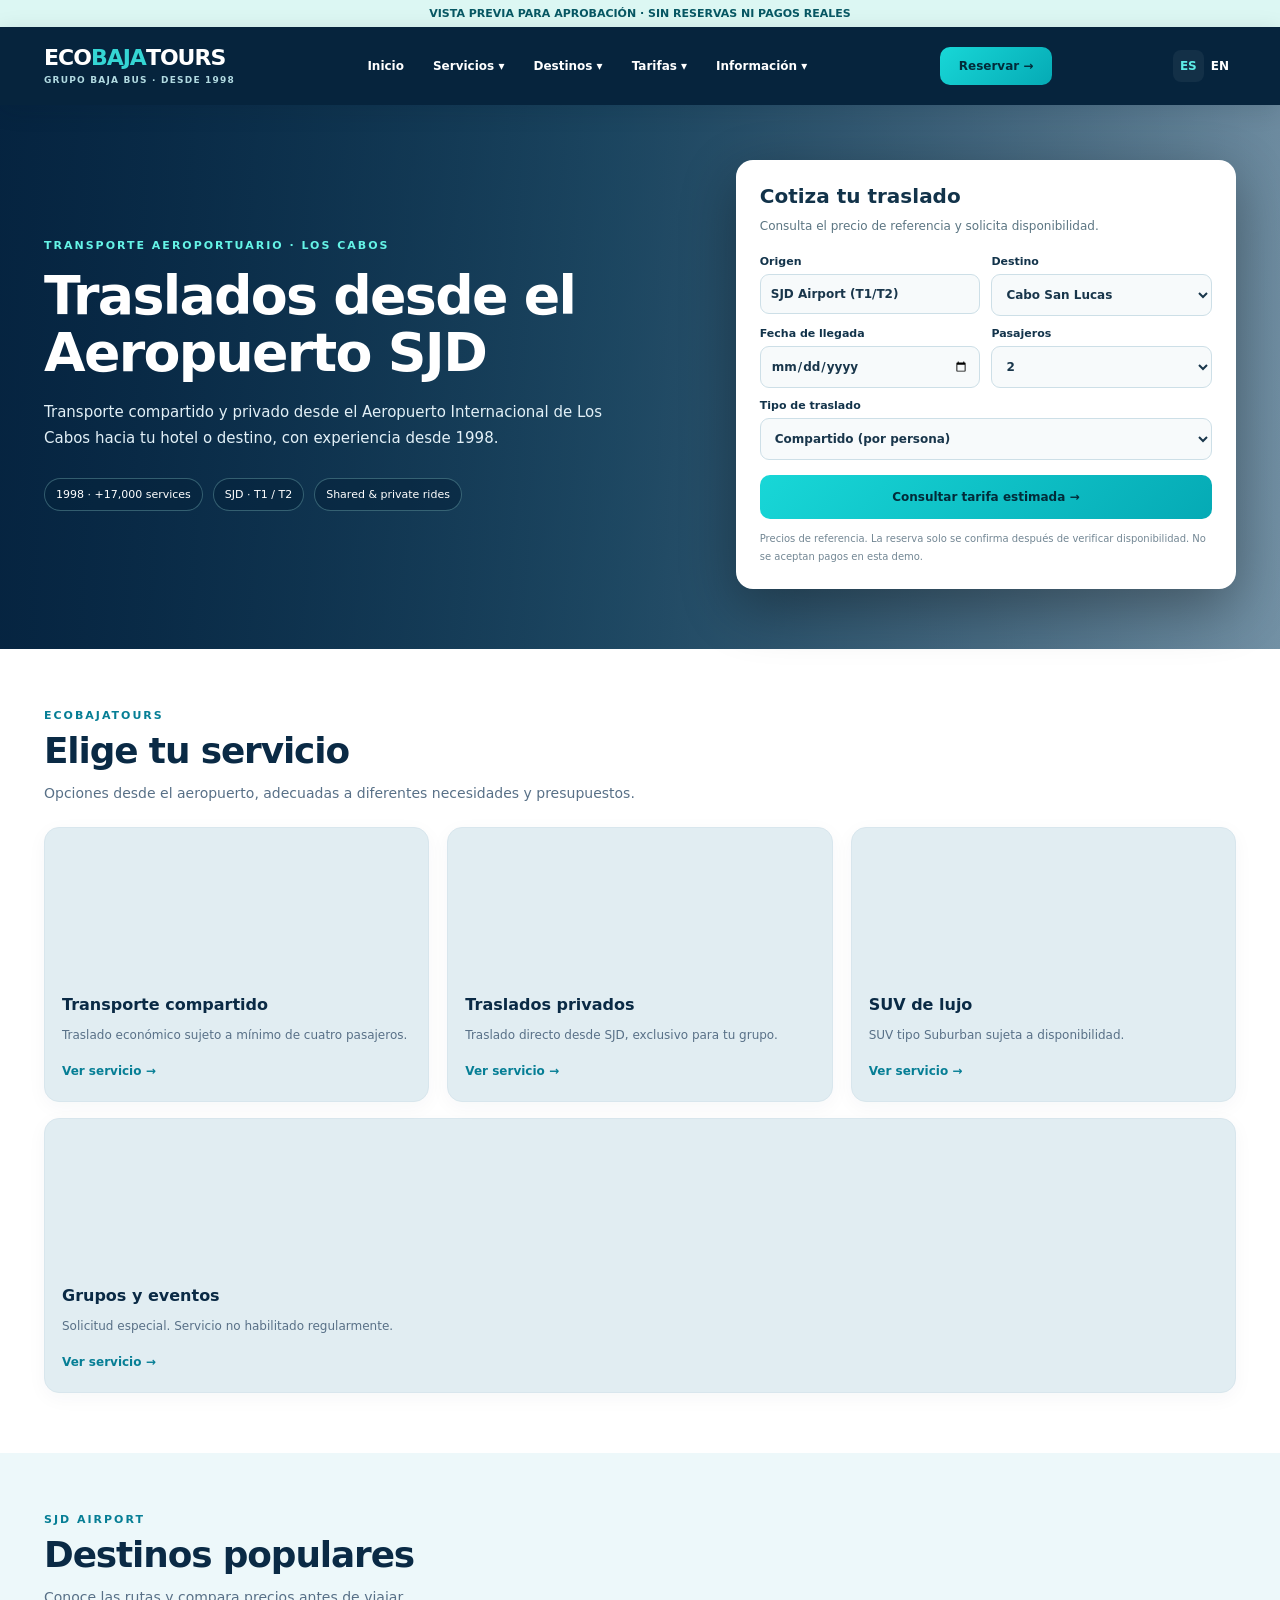
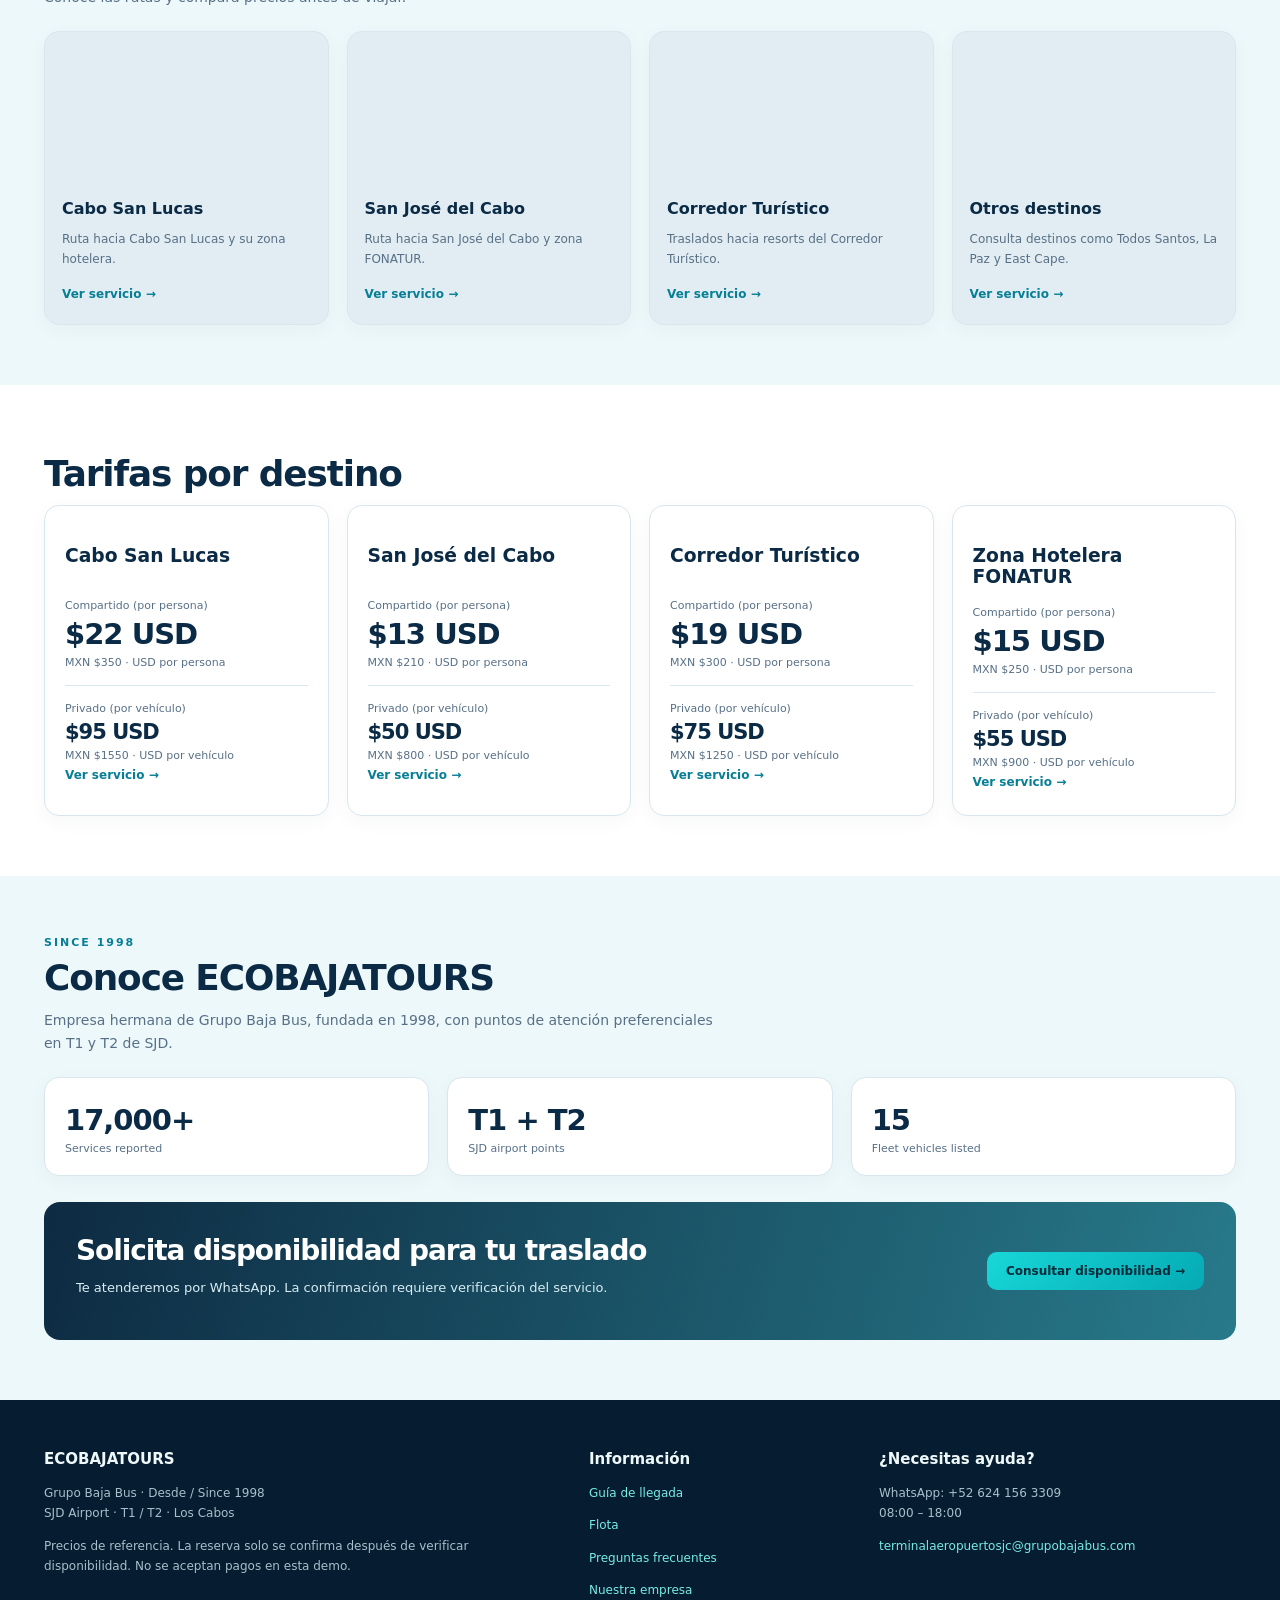
==== ecobajatours/propuesta-1-sitio-completo.html @ c9fa3c51 "Replace illustrated images with distinct real Pexels stock photos in ECOBAJATOURS proposal 1" ====
<!doctype html><html lang="es"><head><meta charset="utf-8"><meta name="viewport" content="width=device-width,initial-scale=1"><meta name="theme-color" content="#071c30"><meta name="description" content="ECOBAJATOURS transporte aeroportuario desde SJD a Los Cabos. Traslados privados y compartidos, tarifas de referencia y guía de llegada."><title>ECOBAJATOURS — Propuesta web</title><style>
:root{font-family:Inter,ui-sans-serif,system-ui,-apple-system,Segoe UI,Arial,sans-serif;color:#102d48;background:#eaf1f5}*{box-sizing:border-box}html{scroll-behavior:smooth}body{margin:0}button,input,select{font:inherit}button{cursor:pointer}a{text-decoration:none;color:inherit}button:focus-visible,a:focus-visible,input:focus-visible,select:focus-visible{outline:3px solid #10c6c8;outline-offset:3px}img{display:block;width:100%;object-fit:cover}svg{display:block}.demo{background:#dcf7f3;text-align:center;color:#075763;font-size:11px;font-weight:700;padding:7px 15px}.root{--navy:#06243d;--ink:#0a2a45;--blue:#067e95;--teal:#08bdbf;--bg:#fff;--soft:#edf8fa;--card:#fff;--line:#d8e6ed;--muted:#587087;background:var(--bg);color:var(--ink);min-height:100vh}.root.premium{--navy:#061728;--ink:#eaf4f8;--blue:#40d7d0;--teal:#46ddd3;--bg:#071b2e;--soft:#0c2a40;--card:#112e45;--line:#28485b;--muted:#b1cad4}.wrap{max-width:1240px;margin:auto;padding-left:24px;padding-right:24px}.header{position:sticky;top:0;z-index:30;background:var(--navy);color:white;box-shadow:0 5px 22px #04182820}.headin{display:flex;justify-content:space-between;align-items:center;gap:22px;min-height:78px}.logo{white-space:nowrap;cursor:pointer;font-size:22px;font-weight:900;letter-spacing:-1px;line-height:1.1}.logo b{color:#35d6d4}.logo small{display:block;font-size:9px;letter-spacing:1.2px;color:#b1dae1;font-weight:600;margin-top:6px}.nav{display:flex;align-items:center;gap:5px}.navitem{position:relative}.navbtn,.langs button,.mobilemenu{background:none;color:#fff;border:0;padding:11px 12px;font-weight:700;font-size:12px;border-radius:8px}.navbtn:hover,.navbtn.active,.langs button.active{color:#5eece7;background:#ffffff0e}.submenu{display:none;position:absolute;top:100%;left:0;min-width:260px;background:white;color:#143449;padding:8px;border:1px solid #d9e7ea;border-radius:12px;box-shadow:0 16px 45px #001a3040;z-index:40}.navitem:hover .submenu,.navitem:focus-within .submenu,.navitem.open .submenu{display:block}.submenu button{display:block;width:100%;padding:12px;text-align:left;border:0;background:transparent;color:#17374c;border-radius:8px;font-size:12px}.submenu button:hover{background:#e9f8fa}.headcta,.button{background:linear-gradient(135deg,#18d7d7,#05aab5);color:#022b39;border:0;padding:12px 19px;font-weight:800;font-size:12px;border-radius:10px;display:inline-flex;gap:9px;justify-content:center;align-items:center}.headcta:hover,.button:hover{filter:brightness(1.08)}.langs{display:flex;white-space:nowrap}.langs button{padding:9px 7px}.mobilemenu{display:none}.mobilepanel{display:none}.hero{position:relative;color:white;background:linear-gradient(125deg,#064367,#1693a7)}.hero:before{content:'';position:absolute;inset:0;background:linear-gradient(90deg,#042340eF 0%,#063857bd 48%,#06416f50 100%)}.premium .hero:before{background:linear-gradient(105deg,#020e20f9 5%,#071d38dd 54%,#071d3860 100%)}.heroin{position:relative;display:grid;grid-template-columns:1.13fr .87fr;gap:42px;align-items:center;min-height:460px;padding-top:55px;padding-bottom:60px}.eyebrow{font-size:11px;letter-spacing:2px;font-weight:850;color:#65f4e7;text-transform:uppercase}.hero h1,.routehero h1{font-size:clamp(35px,4.2vw,63px);letter-spacing:-1.7px;line-height:1.065;margin:15px 0 18px;max-width:680px}.premium .hero h1,.premium .routehero h1{font-family:Georgia,serif;font-weight:500;letter-spacing:-1px}.hero p,.routehero p{color:#e2f0f7;font-size:15px;line-height:1.75;max-width:580px}.trustchips{display:flex;flex-wrap:wrap;gap:10px;margin-top:26px}.trustchips span{font-size:11px;background:#05243d99;border:1px solid #b0f9f344;padding:9px 11px;border-radius:25px}.searchpanel{background:#fff;color:#12334a;padding:24px;border-radius:17px;box-shadow:0 18px 55px #0005}.premium .searchpanel{background:#112e43f0;color:white;border:1px solid #416175;border-radius:8px}.searchpanel h2{font-size:20px;margin:0 0 8px}.searchpanel p{font-size:12px;color:#5b7582;margin:0 0 18px}.premium .searchpanel p{color:#b2c8d5}.fields{display:grid;grid-template-columns:1fr 1fr;gap:11px}.fields label{font-size:11px;font-weight:750}.fields label.wide{grid-column:span 2}.fields input,.fields select{width:100%;min-width:0;margin-top:6px;padding:12px 10px;border:1px solid #cddfe7;background:#f7fafb;color:#19364b;border-radius:9px;font-size:12px}.searchpanel .button{width:100%;margin-top:15px;padding:15px}.smallprint{font-size:10px!important;line-height:1.6;color:#738794!important;margin:11px 0 0!important}.premium .smallprint{color:#c9d6dc!important}.estimate{background:#e1fbf7;color:#0b5360;padding:12px;border-radius:8px;margin-top:12px;font-size:12px;line-height:1.7}.estimate a{font-weight:800;text-decoration:underline}.section{padding:60px 0}.section.tinted{background:var(--soft)}.kicker{font-size:11px;color:var(--blue);text-transform:uppercase;font-weight:900;letter-spacing:2px}.section h2{font-size:clamp(25px,2.8vw,36px);letter-spacing:-1.1px;margin:8px 0 11px}.subline{color:var(--muted);font-size:14px;max-width:680px;line-height:1.65;margin:0 0 22px}.grid{display:grid;grid-template-columns:repeat(3,minmax(0,1fr));gap:18px}.grid.four{grid-template-columns:repeat(4,minmax(0,1fr))}.tile{background:var(--card);border:1px solid var(--line);border-radius:15px;overflow:hidden;box-shadow:0 5px 20px #092f4f0a;min-width:0}.premium .tile{border-radius:7px}.tilebody{padding:17px}.tilebody h3{font-size:16px;margin:0 0 8px}.tilebody p{font-size:12px;line-height:1.65;color:var(--muted)}.tile img{height:150px}.cardlink{display:inline-flex;align-items:center;gap:7px;color:var(--blue);background:none;border:0;padding:6px 0;font-weight:850;font-size:12px;text-align:left}.pricebox{padding:20px}.pricebox h3{min-height:35px}.pricebox .number{font-size:29px;font-weight:850;letter-spacing:-1px;margin:5px 0}.pricebox .label{font-size:11px;color:var(--muted)}.pricebox hr{border:0;border-top:1px solid var(--line);margin:16px 0}.photoheader{display:flex;align-items:center;gap:12px}.photoheader img{height:65px;width:82px;border-radius:9px}.photoheader h3{margin:0}.linkrow{padding:15px;display:flex;align-items:center;justify-content:space-between;border-bottom:1px solid var(--line);font-weight:700;font-size:13px;gap:15px}.linkrow:hover{background:var(--soft)}.linkrow img{height:58px;width:76px;flex-shrink:0;border-radius:9px}.linkrow span{flex:1}.linkrow .arr{color:var(--blue)}.fourpanel{display:grid;grid-template-columns:repeat(4,minmax(0,1fr));gap:14px}.fourpanel article{background:var(--card);border:1px solid var(--line);border-radius:16px;overflow:hidden}.fourpanel h3{font-size:17px;margin:16px 16px 8px}.fourpanel p{font-size:11px;color:var(--muted);margin:0 16px 13px}.ctaarea{margin-top:26px;border-radius:16px;background:linear-gradient(105deg,#06243cf7,#056477d9),none center/cover;color:white;padding:32px;display:flex;align-items:center;justify-content:space-between;gap:24px}.ctaarea h2{font-size:28px;margin:0 0 8px}.ctaarea p{font-size:13px;color:#d8edf3}.routehero{background:linear-gradient(120deg,#052f50,#14728a);color:white}.premium .routehero{background:linear-gradient(110deg,#061425,#153a53)}.routeheroin{display:grid;grid-template-columns:1fr 1fr;gap:30px;align-items:center;padding-top:50px;padding-bottom:50px;min-height:370px}.routehero h1{font-size:clamp(32px,3.7vw,51px)}.mapcard{background:#06304c;border:2px solid #baf9f4;border-radius:16px;overflow:hidden;box-shadow:0 10px 32px #0005}.mapcard header{padding:13px 16px;text-align:center;font-size:12px;font-weight:850;background:#07253c;color:white}.mapcard svg{width:100%;height:auto}.mapcard footer{font-size:10px;color:#c0e5e7;padding:10px 15px;text-align:center}.split{display:grid;grid-template-columns:1.35fr .85fr;gap:24px}.fact{background:var(--soft);padding:15px;border-radius:10px;border:1px solid var(--line);font-size:13px;line-height:1.5;margin:10px 0}.notice{background:var(--soft);border-left:4px solid var(--teal);padding:15px 18px;font-size:12px;line-height:1.7;border-radius:0 8px 8px 0;margin-top:20px}.details{margin:8px 0;border:1px solid var(--line);padding:17px 20px;border-radius:10px}.details summary{cursor:pointer;font-weight:800;font-size:14px}.details p{font-size:13px;color:var(--muted);line-height:1.7}.footer{background:#061c30;color:#eef8f8;padding:35px 0}.footinner{display:grid;grid-template-columns:2fr 1fr 1.4fr;gap:35px;font-size:12px}.footinner p{color:#a6c0cb;line-height:1.7}.footinner a{color:#76ece5;overflow-wrap:anywhere}.footinner h3{font-size:15px}.example{font-size:11px;color:var(--muted);padding-top:10px}.vehrow{display:grid;grid-template-columns:130px 1fr 100px 100px;gap:14px;align-items:center;padding:13px 0;border-bottom:1px solid var(--line);font-size:13px}.vehrow img{height:83px;border-radius:8px}.compare{display:grid;grid-template-columns:repeat(2,minmax(0,1fr));gap:12px}.maplink{display:inline-block;color:#8ef4f4;text-decoration:underline;font-weight:700;font-size:12px;margin-top:10px}.mobilebottom{display:none}
@media(max-width:1080px){.navbtn{padding:8px 7px}.headin{gap:12px}.logo{font-size:19px}.heroin{gap:20px}.fourpanel{grid-template-columns:repeat(2,1fr)}}
@media(max-width:850px){.nav{display:none}.mobilemenu{display:block}.mobilepanel.visible{display:block;background:#0b2d47;padding:10px 20px;max-height:70vh;overflow-y:auto}.mobilepanel button{display:block;width:100%;padding:13px;border:0;border-bottom:1px solid #ffffff22;text-align:left;color:white;background:none}.mobilepanel .mobilegroup{font-size:11px;color:#79ede1;font-weight:850;text-transform:uppercase;letter-spacing:1px;margin:18px 0 5px}.heroin,.routeheroin,.split{grid-template-columns:1fr}.heroin{min-height:0;padding-top:55px}.routeheroin{padding-top:35px}.grid{grid-template-columns:repeat(2,minmax(0,1fr))}.grid.four{grid-template-columns:repeat(2,1fr)}.footinner{grid-template-columns:1fr 1fr}.routehero h1{font-size:39px}}
@media(max-width:560px){.wrap{padding-left:17px;padding-right:17px}.headin{min-height:66px}.logo{font-size:18px}.headcta{display:none}.hero h1{font-size:37px}.routehero h1{font-size:34px}.hero p{font-size:14px}.heroin{padding-top:37px;padding-bottom:40px}.searchpanel{padding:19px}.section{padding:37px 0}.grid,.grid.four,.fourpanel,.split,.footinner{grid-template-columns:1fr}.ctaarea{padding:22px;flex-direction:column;align-items:start}.ctaarea .button{width:100%}.tile img{height:180px}.vehrow{grid-template-columns:100px 1fr;gap:10px}.vehrow span{display:none}.vehrow img{height:75px}.mobilebottom{display:flex;position:sticky;bottom:0;z-index:25;background:var(--navy);padding:11px;gap:10px}.mobilebottom button{flex:1}.fields{gap:8px}}
</style></head><body><div id="app" class="root"><div class="demo">VISTA PREVIA PARA APROBACIÓN · SIN RESERVAS NI PAGOS REALES</div><div id="header"></div><main id="main"><div class="wrap" style="padding-top:100px;padding-bottom:100px"><h1>ECOBAJATOURS</h1><p>Propuesta de diseño web · Servicios y destinos desde Aeropuerto SJD.</p></div></main><div id="footer"></div></div>
<script>
(function(){
"use strict";
const theme="v1";
const root=document.getElementById("app");if(theme==="v3")root.classList.add("premium");
let locale="es",page="home",mobile=false;
const slugs=["home","shared","private","suv","groups","cabo","san","corridor","other","rates","compare","vehicle-rates","arrival","about","fleet","faq","booking"];
const menus=[["services",["shared","private","suv","groups"]],["destinations",["cabo","san","corridor","other"]],["prices",["rates","compare","vehicle-rates"]],["info",["arrival","about","fleet","faq"]]];
const copy={
es:{home:"Inicio",services:"Servicios",destinations:"Destinos",prices:"Tarifas",info:"Información",booking:"Reservar",shared:"Transporte compartido",private:"Traslados privados",suv:"SUV de lujo",groups:"Grupos y eventos",cabo:"Cabo San Lucas",san:"San José del Cabo",corridor:"Corredor Turístico",other:"Otros destinos",rates:"Precios por zona",compare:"Compartido vs. privado", "vehicle-rates":"Tarifas por vehículo",arrival:"Guía de llegada",about:"Nuestra empresa",fleet:"Flota",faq:"Preguntas frecuentes",headline:"Traslados desde el Aeropuerto SJD",lead:"Transporte compartido y privado desde el Aeropuerto Internacional de Los Cabos hacia tu hotel o destino, con experiencia desde 1998.",kicker:"TRANSPORTE AEROPORTUARIO · LOS CABOS",reserve:"Consultar disponibilidad",formTitle:"Cotiza tu traslado",formSub:"Consulta el precio de referencia y solicita disponibilidad.",origin:"Origen",destination:"Destino",date:"Fecha de llegada",pax:"Pasajeros",type:"Tipo de traslado",check:"Consultar tarifa estimada",sharedLabel:"Compartido (por persona)",privateLabel:"Privado (por vehículo)",terms:"Precios de referencia. La reserva solo se confirma después de verificar disponibilidad. No se aceptan pagos en esta demo.",category:"Elige tu servicio",categorySub:"Opciones desde el aeropuerto, adecuadas a diferentes necesidades y presupuestos.",popular:"Destinos populares",popularSub:"Conoce las rutas y compara precios antes de viajar.",from:"Desde",forPerson:"USD por persona",forVehicle:"USD por vehículo",fleetTitle:"Vehículos para cada viaje",fleetSub:"Flota reportada con aire acondicionado. Las fotos son de stock, no de la flota de ECOBAJATOURS. El modelo se asigna según disponibilidad.",why:"Conoce ECOBAJATOURS",whySub:"Empresa hermana de Grupo Baja Bus, fundada en 1998, con puntos de atención preferenciales en T1 y T2 de SJD.",next:"Consultar por WhatsApp",more:"Ver servicio",mapTitle:"Ruta ilustrativa por carretera",mapNote:"Esquema ilustrativo, no mapa de navegación. La ruta real depende del hotel y las vías habilitadas.",realMap:"Abrir ruta real en Google Maps",routeH:"Traslado del Aeropuerto SJD a",routeSub:"Compara servicios, consulta los precios de referencia y confirma la ubicación exacta de tu destino.",options:"Opciones de traslado",optionsSub:"Servicios sujetos a disponibilidad del aeropuerto.",fares:"Tarifas de referencia",faresSub:"La tarifa final depende del destino, número de pasajeros y disponibilidad.",know:"Información importante",cta:"Solicita disponibilidad para tu traslado",ctaSub:"Te atenderemos por WhatsApp. La confirmación requiere verificación del servicio.",allRates:"Tarifas por destino",allRatesSub:"El servicio compartido se cobra por pasajero y el privado por vehículo.",details:"Condiciones de operación",pending:"Próximamente · Solicitar cotización",arriving:"Llegada al Aeropuerto SJD",aboutTitle:"Transporte aeroportuario desde 1998",faqTitle:"Preguntas frecuentes",vehCapacity:"Pasajeros",bags:"Equipaje",units:"Unidades",help:"¿Necesitas ayuda?",helpDesc:"Oficina bilingüe de 8:00 a 18:00 h. WhatsApp: +52 624 156 3309.",button:"Enviar consulta",faqList:[["¿Cuándo sale el transporte compartido?","El transporte compartido requiere al menos cuatro pasajeros para iniciar. La espera promedio es de 20 minutos y puede variar."],["¿Puedo reservar un regreso desde el hotel?","Actualmente no están habilitados los traslados de regreso con salida desde hoteles por las restricciones de placas de transporte turístico."],["¿Dónde se encuentra el conductor?","El punto de encuentro es al exterior del edificio terminal: T1 para vuelos nacionales y T2 para vuelos internacionales."],["¿Qué ocurre si se retrasa mi vuelo?","El equipo monitorea los vuelos y espera al pasajero si hay retrasos."],["¿Qué medios de pago aceptan?","En taquilla se acepta efectivo. Se reportan Visa, Mastercard y Amex, en MXN y USD. PayPal todavía está pendiente de integración."],["¿Puedo viajar con mascotas o silla infantil?","Las mascotas deben ir en caja o jaula. En compartido se cobra un pasajero extra; en privado no. Se reporta una silla de bebé con condiciones equivalentes."],["¿Hay cargos por espera?","Se reportan 15 a 20 minutos de tolerancia, después se cobra USD 1 por minuto."],["¿Cuándo se realizan los reembolsos?","Los reembolsos aprobados se procesan dentro de 72 horas laborales. Los cambios se solicitan con 24 horas de anticipación."]]},
en:{home:"Home",services:"Services",destinations:"Destinations",prices:"Rates",info:"Information",booking:"Book",shared:"Shared airport shuttle",private:"Private transfers",suv:"Luxury SUV",groups:"Groups & events",cabo:"Cabo San Lucas",san:"San José del Cabo",corridor:"Tourist Corridor",other:"Other destinations",rates:"Rates by zone",compare:"Shared vs. private", "vehicle-rates":"Rates by vehicle",arrival:"Arrival guide",about:"Our company",fleet:"Fleet",faq:"Frequently asked questions",headline:"Transportation from SJD Airport",lead:"Shared and private transfers from Los Cabos International Airport to hotels and destinations, with local experience since 1998.",kicker:"AIRPORT TRANSPORTATION · LOS CABOS",reserve:"Check availability",formTitle:"Find your transfer",formSub:"Get a reference fare and request availability.",origin:"Pickup",destination:"Destination",date:"Arrival date",pax:"Passengers",type:"Service type",check:"Check estimated fare",sharedLabel:"Shared (per person)",privateLabel:"Private (per vehicle)",terms:"Reference fares only. Bookings are confirmed after staff verifies availability. No payments are taken in this demo.",category:"Choose your service",categorySub:"Airport transportation options for different travel needs and budgets.",popular:"Popular destinations",popularSub:"Explore routes and compare fares before you arrive.",from:"From",forPerson:"USD per passenger",forVehicle:"USD per vehicle",fleetTitle:"Vehicles for every trip",fleetSub:"Reported air-conditioned fleet. Stock photos are not pictures of the ECOBAJATOURS fleet. Vehicles are assigned subject to availability.",why:"Get to know ECOBAJATOURS",whySub:"A Grupo Baja Bus sister company founded in 1998, with preferred service points in SJD Terminals 1 and 2.",next:"Contact on WhatsApp",more:"View service",mapTitle:"Illustrative road route",mapNote:"Illustrative diagram, not a navigation map. The actual route depends on your hotel and available roads.",realMap:"Open actual route in Google Maps",routeH:"SJD Airport transfer to",routeSub:"Compare services, view reference fares and check your destination before requesting a transfer.",options:"Transfer options",optionsSub:"Services subject to airport availability.",fares:"Reference fares",faresSub:"Final fares depend on your destination, party size and vehicle availability.",know:"Important information",cta:"Request availability for your airport transfer",ctaSub:"Our office can assist you on WhatsApp. Service must be confirmed first.",allRates:"Rates by destination",allRatesSub:"Shared service is priced per passenger; private service per vehicle.",details:"Operational conditions",pending:"Coming soon · Request quote",arriving:"Arriving at SJD Airport",aboutTitle:"Airport transportation since 1998",faqTitle:"Frequently asked questions",vehCapacity:"Passengers",bags:"Bags",units:"Units",help:"Need help?",helpDesc:"Bilingual office 8am–6pm. WhatsApp: +52 624 156 3309.",button:"Send inquiry",faqList:[["When does the shared shuttle depart?","Shared transfers need a minimum of four passengers to depart. Average wait is about 20 minutes and may vary."],["Can you pick me up at my hotel for the return trip?","Hotel pickups and return trips are not currently available due to tourism-plate restrictions."],["Where do I meet the driver?","Outside the terminal building: T1 for domestic and T2 for international flights."],["What if my flight is delayed?","The team monitors flights and waits for delayed passengers."],["Which payment methods are accepted?","Cash is accepted at the airport counter. Visa, Mastercard and Amex in MXN and USD are listed. PayPal is not yet integrated."],["Can I bring pets or a child seat?","Pets must travel in a carrier. In shared rides, pets count as an extra passenger; private transfers do not charge extra. One baby seat is reported, with equivalent conditions."],["Is extra waiting time charged?","A 15–20-minute grace period is reported; after that, USD 1 per minute applies."],["How long do refunds take?","Approved refunds are processed within 72 business hours. Changes should be requested at least 24 hours ahead."]]}};
const fare={cabo:{name:"Cabo San Lucas",shared:350,private:1550,usdS:22,usdP:95},san:{name:"San José del Cabo",shared:210,private:800,usdS:13,usdP:50},corridor:{name:"Corredor Turístico",shared:300,private:1250,usdS:19,usdP:75},fonatur:{name:"Zona Hotelera FONATUR",shared:250,private:900,usdS:15,usdP:55}};
const fleet=[["Toyota Hiace",10,12,4],["Nissan Urvan",9,10,4],["Chevrolet Suburban",7,8,1],["Nissan Versa",4,4,1],["Ford Transit",7,12,1],["OMODA O5",4,4,4]];

function artwork(key){
 const themes={"shared":["#69cfe2","#0d6074","van"],"private":["#c6cfd4","#183e57","suv"],"suv":["#b7d2db","#1e3f54","lux"],"groups":["#7db6af","#173d4e","bus"],"cabo":["#e1b46e","#0e87a8","arch"],"san":["#f3d59c","#178a95","church"],"corridor":["#96d6cb","#11718d","resort"],"other":["#e5c3a5","#16829f","coast"],"arrival":["#96b7cf","#183f5a","airport"],"about":["#e9bc87","#126b83","arch2"],"fleet":["#94bfd8","#163b55","fleet"],"fleet0":["#7dced2","#145b70","van"],"fleet1":["#9cbfc7","#275372","van"],"fleet2":["#c9c9bf","#0a4563","lux"],"fleet3":["#c3dca6","#143d55","sedan"],"fleet4":["#e3cba7","#185a78","bus"],"fleet5":["#a7d9d3","#263c5d","sedan"],"hero":["#b3d1dc","#087da2","arch"],"heroNight":["#3e7694","#0a314c","arch2"]};
 const cfg=themes[key]||themes.other;const a=cfg[0],b=cfg[1],type=cfg[2];
 const vehicle=(color,w,h)=>'<g transform="translate(86 222)"><ellipse cx="230" cy="109" rx="240" ry="12" fill="#06344a" opacity=".22"/><path d="M25 58 L72 20 Q90 8 165 8 H337 Q391 10 426 58 L448 67 Q458 72 458 93 V110 H10 V87 Q10 67 25 58Z" fill="'+color+'" stroke="#143b52" stroke-width="4"/><path d="M79 31 H161 V67 H42 Z M172 31 H302 V67 H172 Z M313 31 H364 Q387 38 399 67 H313Z" fill="#77c3d0" stroke="#143b52" stroke-width="4"/><path d="M9 92 H457 V110 H9 Z" fill="#16384f"/><circle cx="96" cy="107" r="26" fill="#142b3b"/><circle cx="96" cy="107" r="11" fill="#9eb9c4"/><circle cx="360" cy="107" r="26" fill="#142b3b"/><circle cx="360" cy="107" r="11" fill="#9eb9c4"/><path d="M22 77 H53" stroke="#ffdf88" stroke-width="9"/><path d="M423 81 H447" stroke="#ff8276" stroke-width="7"/></g>';
 const suv='<g transform="translate(80 229)"><ellipse cx="225" cy="110" rx="230" ry="12" fill="#072a45" opacity=".2"/><path d="M25 72 L78 21 Q98 5 166 5 H324 Q369 5 393 44 L433 73 L458 81 V109 H10 V91Z" fill="'+(type==="lux"?"#172b37":type==="sedan"?"#eff4f3":"#314e63")+'" stroke="#0c2f43" stroke-width="4"/><path d="M91 30 H182 V69 H53Z M195 30 H305 V69 H195Z M314 30 H350 L389 69 H314Z" fill="#8bd0d8" stroke="#102d40" stroke-width="3"/><path d="M10 99 H454" stroke="#93a7ab" stroke-width="9"/><circle cx="110" cy="106" r="25" fill="#122838"/><circle cx="110" cy="106" r="11" fill="#b4c0c4"/><circle cx="370" cy="106" r="25" fill="#122838"/><circle cx="370" cy="106" r="11" fill="#b4c0c4"/></g>';
 const bus='<g transform="translate(78 220)"><ellipse cx="220" cy="119" rx="243" ry="12" fill="#06344a" opacity=".2"/><rect x="8" y="0" width="460" height="121" rx="22" fill="#eaf2f1" stroke="#133f56" stroke-width="4"/><rect x="20" y="18" width="398" height="65" rx="11" fill="#68b8d0"/>'+Array.from({length:8},(_,i)=>'<path d="M'+(i*47+69)+' 19 V83" stroke="#2a7185" stroke-width="5"/>').join("")+'<path d="M17 96 H467" stroke="#10aabd" stroke-width="12"/><circle cx="110" cy="119" r="27" fill="#14344a"/><circle cx="375" cy="119" r="27" fill="#14344a"/><circle cx="110" cy="119" r="11" fill="#a0adb8"/><circle cx="375" cy="119" r="11" fill="#a0adb8"/></g>';
 const arch='<path d="M30 292 C103 254 130 184 172 129 Q206 100 263 122 L280 165 Q316 112 374 104 Q441 102 460 168 Q479 231 550 266 V337 H30Z" fill="#ba8e68" stroke="#91735f" stroke-width="8"/><path d="M253 312 Q284 217 327 173 Q355 150 380 179 Q421 217 436 311Z" fill="#1598af" stroke="#ba8e68" stroke-width="13"/>';
 const church='<g transform="translate(166 132)"><rect x="65" y="105" width="218" height="158" fill="#f6d8a2" stroke="#c89965" stroke-width="5"/><rect x="25" y="60" width="64" height="203" fill="#e4b77e" stroke="#ac8055" stroke-width="5"/><rect x="264" y="60" width="64" height="203" fill="#e4b77e" stroke="#ac8055" stroke-width="5"/><path d="M10 60 L57 12 L105 60 M249 60 L296 12 L342 60" fill="#d7a071" stroke="#ac8055" stroke-width="5"/><path d="M170 110 Q220 35 283 110Z" fill="#d7ad7d"/><path d="M154 260 V197 Q185 142 218 197 V260" fill="#8e694f"/><circle cx="185" cy="116" r="15" fill="#68b6d6"/><circle cx="57" cy="92" r="12" fill="#68b6d6"/><circle cx="296" cy="92" r="12" fill="#68b6d6"/></g>';
 const resort='<g transform="translate(73 174)"><rect x="32" y="74" width="480" height="147" rx="6" fill="#e8e1cc"/><rect x="108" y="30" width="294" height="191" rx="7" fill="#faf0dc"/>'+Array.from({length:9},(_,i)=>'<rect x="'+(131+i%3*84)+'" y="'+(60+Math.floor(i/3)*53)+'" width="48" height="28" rx="3" fill="#438db3"/>').join("")+'<path d="M0 215 H532 V263 H0Z" fill="#0aa3be"/><path d="M0 220 Q140 200 267 222 T532 214" stroke="#9cece6" stroke-width="7" fill="none"/></g>';
 const airport='<g transform="translate(78 179)"><rect x="20" y="86" width="460" height="115" rx="5" fill="#e0ebee"/><rect x="48" y="112" width="400" height="66" fill="#77b2c7"/>'+Array.from({length:9},(_,i)=>'<path d="M'+(58+i*46)+' 112 V178" stroke="#d6eff1" stroke-width="6"/>').join("")+'<path d="M10 89 H488 L456 61 H53Z" fill="#1e526c"/><path d="M308 61 V6 H351 V61" fill="#acc8d0"/><rect x="297" y="0" width="65" height="17" rx="5" fill="#1d5169"/></g>';
 const coast='<path d="M0 278 Q130 205 236 247 T480 238 T640 216 V394 H0Z" fill="#dfbc92"/><path d="M0 318 Q160 295 306 320 T640 295" stroke="#fff3d9" fill="none" stroke-width="10" opacity=".7"/>';
 let subject=(["van"].includes(type)?vehicle("#f2f4f0"):["suv","lux","sedan"].includes(type)?suv:type==="bus"?bus:type==="church"?church:type==="resort"?resort:type==="airport"?airport:type==="fleet"?vehicle("#e6f0eb")+suv: type==="arch"||type==="arch2"?arch:coast);
 const svg='<svg xmlns="http://www.w3.org/2000/svg" viewBox="0 0 640 395"><defs><linearGradient id="sky" x2="0" y2="1"><stop stop-color="'+a+'"/><stop offset="1" stop-color="#d9eef0"/></linearGradient><linearGradient id="sea" x2="1" y2="1"><stop stop-color="'+b+'"/><stop offset="1" stop-color="#0ea5af"/></linearGradient></defs><rect width="640" height="395" fill="url(#sky)"/><circle cx="'+(490+(key.length%4)*18)+'" cy="'+(74+(key.length%3)*11)+'" r="41" fill="#fff4c0" opacity=".88"/><path d="M0 214 Q75 184 130 208 T276 207 T434 203 T640 173 V395 H0Z" fill="url(#sea)"/><path d="M0 259 Q107 240 201 264 T406 248 T640 259" stroke="#c8f7f0" stroke-width="5" opacity=".55" fill="none"/><path d="M0 303 Q90 275 210 315 T420 298 T640 291 V395 H0Z" fill="#e1c5a2"/>'+subject+'<path d="M0 373 H640 V395 H0Z" fill="#b18e69" opacity=".5"/></svg>';
 return 'data:image/svg+xml;charset=UTF-8,'+encodeURIComponent(svg);
}

const photo={"shared":artwork("shared"),"private":artwork("private"),"suv":artwork("suv"),"groups":artwork("groups"),"cabo":artwork("cabo"),"san":artwork("san"),"corridor":artwork("corridor"),"other":artwork("other"),"arrival":artwork("arrival"),"about":artwork("about"),"fleet":artwork("fleet"),"fleet0":artwork("fleet0"),"fleet1":artwork("fleet1"),"fleet2":artwork("fleet2"),"fleet3":artwork("fleet3"),"fleet4":artwork("fleet4"),"fleet5":artwork("fleet5"),"hero":artwork("hero"),"heroNight":artwork("heroNight")};

// Independent licensed stock photography for this client preview (Pexels).
const stockPhoto={"hero":"https://images.pexels.com/photos/33300306/pexels-photo-33300306.jpeg?auto=compress&cs=tinysrgb&w=1600","shared":"https://images.pexels.com/photos/35831389/pexels-photo-35831389.jpeg?auto=compress&cs=tinysrgb&w=900","private":"https://images.pexels.com/photos/39728462/pexels-photo-39728462.jpeg?auto=compress&cs=tinysrgb&w=900","suv":"https://images.pexels.com/photos/33500929/pexels-photo-33500929.jpeg?auto=compress&cs=tinysrgb&w=900","groups":"https://images.pexels.com/photos/16962781/pexels-photo-16962781.jpeg?auto=compress&cs=tinysrgb&w=900","cabo":"https://images.pexels.com/photos/11128188/pexels-photo-11128188.jpeg?auto=compress&cs=tinysrgb&w=900","san":"https://images.pexels.com/photos/37020444/pexels-photo-37020444.jpeg?auto=compress&cs=tinysrgb&w=900","corridor":"https://images.pexels.com/photos/37939953/pexels-photo-37939953.jpeg?auto=compress&cs=tinysrgb&w=900","other":"https://images.pexels.com/photos/22912093/pexels-photo-22912093.jpeg?auto=compress&cs=tinysrgb&w=900","arrival":"https://images.pexels.com/photos/35644200/pexels-photo-35644200.jpeg?auto=compress&cs=tinysrgb&w=900","about":"https://images.pexels.com/photos/35555283/pexels-photo-35555283.jpeg?auto=compress&cs=tinysrgb&w=900","fleet":"https://images.pexels.com/photos/36768674/pexels-photo-36768674.jpeg?auto=compress&cs=tinysrgb&w=900","fleet0":"https://images.pexels.com/photos/35831392/pexels-photo-35831392.jpeg?auto=compress&cs=tinysrgb&w=900","fleet1":"https://images.pexels.com/photos/36768674/pexels-photo-36768674.jpeg?auto=compress&cs=tinysrgb&w=900","fleet2":"https://images.pexels.com/photos/38031442/pexels-photo-38031442.jpeg?auto=compress&cs=tinysrgb&w=900","fleet3":"https://images.pexels.com/photos/37048035/pexels-photo-37048035.jpeg?auto=compress&cs=tinysrgb&w=900","fleet4":"https://images.pexels.com/photos/27424900/pexels-photo-27424900.jpeg?auto=compress&cs=tinysrgb&w=900","fleet5":"https://images.pexels.com/photos/37049414/pexels-photo-37049414.jpeg?auto=compress&cs=tinysrgb&w=900","rates":"https://images.pexels.com/photos/37939953/pexels-photo-37939953.jpeg?auto=compress&cs=tinysrgb&w=900","compare":"https://images.pexels.com/photos/35831389/pexels-photo-35831389.jpeg?auto=compress&cs=tinysrgb&w=900","vehicle-rates":"https://images.pexels.com/photos/38031442/pexels-photo-38031442.jpeg?auto=compress&cs=tinysrgb&w=900","faq":"https://images.pexels.com/photos/36130520/pexels-photo-36130520.jpeg?auto=compress&cs=tinysrgb&w=900","booking":"https://images.pexels.com/photos/33300306/pexels-photo-33300306.jpeg?auto=compress&cs=tinysrgb&w=900"};
Object.assign(photo,stockPhoto);
function t(){return copy[locale]}function esc(s){return String(s).replaceAll("&","&amp;").replaceAll("<","&lt;").replaceAll('"',"&quot;")}
function go(key){page=slugs.includes(key)?key:"home";location.hash="/"+locale+"/"+page;render();scrollTo({top:0,behavior:"smooth"})}
function urlFor(key){return "#/"+locale+"/"+key}
function hrefImg(src,alt){return '<img loading="lazy" decoding="async" alt="'+esc(alt)+'" src="'+src+'" onerror="this.onerror=null;this.style.visibility=\'hidden\';this.parentElement.style.background=\'#e1edf2\'">';}
function photoFor(key){return photo[key]||stockPhoto.about}
function tile(key,desc){return '<article class="tile">'+hrefImg(photoFor(key),t()[key])+'<div class="tilebody"><h3>'+esc(t()[key])+'</h3><p>'+esc(desc||describe(key))+'</p><button data-go="'+key+'" class="cardlink">'+t().more+' →</button></div></article>'}
function describe(key){const x={es:{shared:"Traslado económico sujeto a mínimo de cuatro pasajeros.",private:"Traslado directo desde SJD, exclusivo para tu grupo.",suv:"SUV tipo Suburban sujeta a disponibilidad.",groups:"Solicitud especial. Servicio no habilitado regularmente.",cabo:"Ruta hacia Cabo San Lucas y su zona hotelera.",san:"Ruta hacia San José del Cabo y zona FONATUR.",corridor:"Traslados hacia resorts del Corredor Turístico.",other:"Consulta destinos como Todos Santos, La Paz y East Cape."},en:{shared:"Budget transfer requiring at least four passengers.",private:"Direct transfer departing SJD for your party only.",suv:"Suburban SUV option subject to availability.",groups:"Special requests only; regular service not available.",cabo:"Route to Cabo San Lucas and hotel zone.",san:"Route to San José del Cabo and FONATUR.",corridor:"Transfers to Tourist Corridor resorts.",other:"Ask about destinations such as Todos Santos or La Paz."}};return x[locale][key]||""}
function topbar(){const a=t();document.getElementById("header").innerHTML='<header class="header"><div class="wrap headin"><div class="logo" data-go="home">ECO<b>BAJA</b>TOURS<small>GRUPO BAJA BUS · DESDE 1998</small></div><nav class="nav"><div class="navitem"><button data-go="home" class="navbtn">'+a.home+'</button></div>'+menus.map(([label,items])=>'<div class="navitem"><button class="navbtn" data-dropdown="'+label+'" aria-expanded="false">'+a[label]+' ▾</button><div class="submenu">'+items.map(key=>'<button data-go="'+key+'">'+a[key]+'</button>').join("")+'</div></div>').join("")+'</nav><button data-go="booking" class="headcta">'+a.booking+' →</button><div class="langs"><button data-lang="es" class="'+(locale==="es"?"active":"")+'">ES</button><button data-lang="en" class="'+(locale==="en"?"active":"")+'">EN</button></div><button id="mobileMenu" class="mobilemenu" aria-label="Abrir menú" aria-expanded="'+mobile+'">☰</button></div><div class="mobilepanel '+(mobile?"visible":"")+' wrap">'+menus.map(([group,items])=>'<div class="mobilegroup">'+a[group]+'</div>'+items.map(k=>'<button data-go="'+k+'">'+a[k]+'</button>').join("")).join("")+'<button data-go="booking">'+a.booking+'</button></div></header>'}
function footer(){document.getElementById("footer").innerHTML='<footer class="footer"><div class="wrap footinner"><div><h3>ECOBAJATOURS</h3><p>Grupo Baja Bus · Desde / Since 1998<br>SJD Airport · T1 / T2 · Los Cabos</p><p>'+t().terms+'</p></div><div><h3>'+t().info+'</h3>'+["arrival","fleet","faq","about"].map(k=>'<p><a href="'+urlFor(k)+'" data-go="'+k+'">'+t()[k]+'</a></p>').join("")+'</div><div><h3>'+t().help+'</h3><p>WhatsApp: +52 624 156 3309<br>08:00 – 18:00</p><p><a href="mailto:terminalaeropuertosjc@grupobajabus.com">terminalaeropuertosjc@grupobajabus.com</a></p></div></div></footer><div class="mobilebottom"><button class="button" data-go="booking">'+t().reserve+' →</button><button class="button" data-go="home">'+t().home+'</button></div>'}
function bookingForm(){let a=t();return '<div class="searchpanel"><h2>'+a.formTitle+'</h2><p>'+a.formSub+'</p><div class="fields"><label>'+a.origin+'<input value="SJD Airport (T1/T2)" readonly></label><label>'+a.destination+'<select id="d">'+Object.entries(fare).map(([k,f])=>'<option value="'+k+'">'+f.name+'</option>').join("")+'</select></label><label>'+a.date+'<input id="date" type="date"></label><label>'+a.pax+'<select id="pax">'+Array.from({length:10},(_,i)=>'<option value="'+(i+1)+'" '+(i===1?"selected":"")+'>'+(i+1)+'</option>').join("")+'</select></label><label class="wide">'+a.type+'<select id="kind"><option value="shared">'+a.sharedLabel+'</option><option value="private">'+a.privateLabel+'</option></select></label></div><button class="button" id="calculate">'+a.check+' →</button><div id="calculated"></div><p class="smallprint">'+a.terms+'</p></div>'}
function mainHome(){let a=t();return '<section class="hero"><div class="wrap heroin"><div><div class="eyebrow">'+a.kicker+'</div><h1>'+a.headline+'</h1><p>'+a.lead+'</p><div class="trustchips"><span>1998 · +17,000 services</span><span>SJD · T1 / T2</span><span>Shared & private rides</span></div></div>'+bookingForm()+'</div></section><section class="section"><div class="wrap"><div class="kicker">ECOBAJATOURS</div><h2>'+a.category+'</h2><p class="subline">'+a.categorySub+'</p><div class="grid">'+["shared","private","suv"].map(k=>tile(k)).join("")+'</div><div style="margin-top:16px">'+tile("groups")+'</div></div></section><section class="section tinted"><div class="wrap"><div class="kicker">SJD AIRPORT</div><h2>'+a.popular+'</h2><p class="subline">'+a.popularSub+'</p><div class="grid four">'+["cabo","san","corridor","other"].map(k=>tile(k)).join("")+'</div></div></section><section class="section"><div class="wrap"><h2>'+a.allRates+'</h2><div class="grid four">'+Object.entries(fare).map(([k,f])=>priceTile(k,f)).join("")+'</div></div></section><section class="section tinted"><div class="wrap"><div class="kicker">SINCE 1998</div><h2>'+a.why+'</h2><p class="subline">'+a.whySub+'</p><div class="grid">'+[["17,000+","Services reported"],["T1 + T2","SJD airport points"],["15","Fleet vehicles listed"]].map(x=>'<article class="tile pricebox"><div class="number">'+x[0]+'</div><div class="label">'+x[1]+'</div></article>').join("")+'</div>'+cta()+'</div></section>'}
function priceTile(k,f){let a=t();return '<article class="tile pricebox"><h3>'+f.name+'</h3><div class="label">'+a.sharedLabel+'</div><div class="number">$'+f.usdS+' USD</div><div class="label">MXN $'+f.shared+' · '+a.forPerson+'</div><hr><div class="label">'+a.privateLabel+'</div><div class="number" style="font-size:21px">$'+f.usdP+' USD</div><div class="label">MXN $'+f.private+' · '+a.forVehicle+'</div><button class="cardlink" data-go="'+(k==="fonatur"?"rates":k)+'">'+a.more+' →</button></article>'}
function cta(){return '<div class="ctaarea"><div><h2>'+t().cta+'</h2><p>'+t().ctaSub+'</p></div><button class="button" data-go="booking">'+t().reserve+' →</button></div>'}
const coords={airport:[175,100],cabo:[62,253],san:[362,118],corridor:[262,186],fonatur:[394,145]};
function mapVisual(k){let a=t(),end=coords[k]||coords.cabo;let road={cabo:"M175 100 C157 111 153 128 145 147 S132 171 119 195 S83 226 62 253",san:"M175 100 C200 98 218 113 245 119 S296 131 321 122 S345 117 362 118",corridor:"M175 100 C195 110 205 137 225 158 S248 175 262 186"}[k]||"M175 100 L120 200";let label=k==="cabo"?"Cabo San Lucas":k==="san"?"San José del Cabo":"Corredor Turístico";let px=end[0],py=end[1];let mapsLink="https://www.google.com/maps/dir/?api=1&origin=Los+Cabos+International+Airport&destination="+encodeURIComponent(label+", Baja California Sur, Mexico")+"&travelmode=driving";return '<article class="mapcard"><header>'+a.mapTitle+' · SJD → '+label+'</header><svg viewBox="0 0 470 295" xmlns="http://www.w3.org/2000/svg" role="img" aria-label="'+esc(a.mapTitle+' SJD '+label)+'"><defs><linearGradient id="sea" x2="1" y2="1"><stop stop-color="#08617a"/><stop offset="1" stop-color="#013b64"/></linearGradient><linearGradient id="land" x1="0" y1="0" x2="1" y2="1"><stop stop-color="#7aa56f"/><stop offset="1" stop-color="#b7bc7c"/></linearGradient></defs><rect width="470" height="295" fill="url(#sea)"/><path d="M0 0 H470 V65 L442 88 L426 101 L414 140 L401 173 L374 194 L328 201 L288 229 L234 229 L198 250 L146 247 L101 274 L70 282 L33 295 H0Z" fill="url(#land)"/><path d="M0 15 Q80 65 108 55 T235 65 T470 42 M25 90 Q105 120 155 83 T285 123 T450 105 M0 160 Q90 180 170 140 T390 165" stroke="#dce2aa" stroke-width="4" opacity=".4" fill="none"/><path d="M175 100 C157 111 153 128 145 147 S132 171 119 195 S83 226 62 253 M175 100 C200 98 218 113 245 119 S296 131 321 122 S345 117 362 118 M175 100 C195 110 205 137 225 158 S248 175 262 186" fill="none" stroke="#e9e4c1" stroke-width="8" stroke-linecap="round" opacity=".75"/><path d="'+road+'" fill="none" stroke="#06ecde" stroke-width="6" stroke-linecap="round" stroke-dasharray="1 0"/><circle cx="175" cy="100" r="11" fill="#083653" stroke="white" stroke-width="3"/><text x="175" y="104" fill="white" text-anchor="middle" font-size="13">✈</text><circle cx="'+px+'" cy="'+py+'" r="11" fill="#073750" stroke="white" stroke-width="3"/><circle cx="'+px+'" cy="'+py+'" r="4" fill="#31e2d4"/><rect x="114" y="72" rx="7" width="99" height="19" fill="#fff"/><text x="163" y="85" font-size="10" text-anchor="middle" fill="#12334d" font-weight="800">SJD AIRPORT</text><rect x="'+Math.max(4,Math.min(313,px-59))+'" y="'+Math.max(150,Math.min(270,py+13))+'" rx="6" width="150" height="20" fill="#fff"/><text x="'+Math.max(79,Math.min(388,px+16))+'" y="'+Math.max(164,Math.min(284,py+27))+'" font-size="10" text-anchor="middle" fill="#12334d" font-weight="700">'+label+'</text><text x="20" y="25" fill="#fff" font-size="11" font-weight="850" letter-spacing="2">LOS CABOS · ROAD SCHEMATIC</text></svg><footer>'+a.mapNote+'<div><a href="'+mapsLink+'" class="maplink" target="_blank" rel="noopener noreferrer">'+a.realMap+' ↗</a></div></footer></article>'}
function routePage(k){let a=t(),f=fare[k],name=k==="corridor"?a.corridor:k==="san"?a.san:a.cabo;return '<div class="routehero"><div class="wrap routeheroin"><div><div class="eyebrow">'+a.kicker+'</div><h1>'+a.routeH+' '+name+'</h1><p>'+a.routeSub+'</p><div class="trustchips"><span>T1 / T2</span><span>Since 1998</span><span>Subject to availability</span></div></div>'+mapVisual(k)+'</div></div><section class="section"><div class="wrap"><h2>'+a.options+'</h2><p class="subline">'+a.optionsSub+'</p><div class="grid">'+["shared","private","suv"].map(x=>tile(x)).join("")+'</div></div></section><section class="section tinted"><div class="wrap"><div class="split"><div><h2>'+a.fares+'</h2><p class="subline">'+a.faresSub+'</p><div class="compare">'+priceTile(k,f)+'</div><p class="example">'+a.terms+'</p></div><div><h2>'+a.know+'</h2>'+[locale==="es"?"Salida desde el Aeropuerto Internacional SJD.":"Departure from SJD International Airport.",locale==="es"?"Verifica el nombre y la dirección de tu hotel.":"Confirm your hotel name and exact address.",locale==="es"?"Disponibilidad pendiente de confirmación.":"Availability must be confirmed."].map(x=>'<div class="fact">'+x+'</div>').join("")+'</div></div>'+cta()+'</div></section>'}
function genericPage(k){let a=t(),desc=describe(k);let titles={shared:a.shared,private:a.private,suv:a.suv,groups:a.groups,other:a.other,rates:a.allRates,compare:a.compare,"vehicle-rates":a["vehicle-rates"],arrival:a.arriving,about:a.aboutTitle,fleet:a.fleetTitle,faq:a.faqTitle,booking:a.formTitle};let title=titles[k]||a[k];let hero='<section class="routehero"><div class="wrap routeheroin"><div><div class="eyebrow">'+a.kicker+'</div><h1>'+title+'</h1><p>'+desc+'</p></div><div>'+hrefImg(photoFor(k),title)+'</div></div></section>';if(k==="booking"){return '<section class="hero"><div class="wrap heroin"><div><div class="eyebrow">'+a.kicker+'</div><h1>'+a.formTitle+'</h1><p>'+a.formSub+'</p></div>'+bookingForm()+'</div></section>'}if(k==="rates"||k==="vehicle-rates"||k==="compare"){return hero+'<section class="section"><div class="wrap"><h2>'+a.allRates+'</h2><p class="subline">'+a.allRatesSub+'</p><div class="grid four">'+Object.entries(fare).map(([id,f])=>priceTile(id,f)).join("")+'</div><div class="notice">'+a.terms+'</div>'+cta()+'</div></section>'}if(k==="fleet"){return hero+'<section class="section"><div class="wrap"><h2>'+a.fleetTitle+'</h2><p class="subline">'+a.fleetSub+'</p>'+fleet.map(row=>'<div class="vehrow">'+hrefImg(stockPhoto["fleet"+fleet.indexOf(row)],row[0])+'<strong>'+row[0]+'</strong><span>'+a.vehCapacity+': '+row[1]+'</span><span>'+a.units+': '+row[3]+'</span></div>').join("")+'<div class="notice">'+a.fleetSub+' · No Wi-Fi</div></div></section>'}if(k==="faq"){return hero+'<section class="section"><div class="wrap"><h2>'+a.faqTitle+'</h2>'+a.faqList.map(([q,x])=>'<details class="details"><summary>'+q+'</summary><p>'+x+'</p></details>').join("")+'</div></section>'}let points=k==="shared"?[locale==="es"?"Mínimo 4 pasajeros para iniciar.":"Minimum 4 passengers to depart.",locale==="es"?"Espera promedio de 20 minutos.":"Average wait approximately 20 minutes."]:k==="private"||k==="suv"?[locale==="es"?"Únicamente recogida desde el aeropuerto.":"Airport pickups only.",locale==="es"?"No se ofrecen traslados hotel-aeropuerto todavía.":"Hotel-to-airport service is not available yet."]:k==="groups"?[locale==="es"?"Servicio no disponible regularmente.":"Regular service not available.",locale==="es"?"Solo solicitudes de cotización.":"Quote inquiries only."]:k==="arrival"?[locale==="es"?"T1: vuelos nacionales · T2: vuelos internacionales.":"T1: domestic flights · T2: international flights.",locale==="es"?"Punto de encuentro al exterior del edificio terminal.":"Meet outside the terminal building."]:[];return hero+'<section class="section"><div class="wrap"><div class="split"><div><h2>'+title+'</h2><p class="subline">'+(desc||a.whySub)+'</p>'+points.map(x=>'<div class="fact">'+x+'</div>').join("")+'<div class="notice">'+(k==="groups"?a.pending:a.terms)+'</div></div><aside class="tile pricebox"><h3>'+a.help+'</h3><p class="subline">'+a.helpDesc+'</p><a class="button" target="_blank" rel="noopener noreferrer" href="https://wa.me/526241563309">'+a.button+' →</a></aside></div>'+cta()+'</div></section>'}
function render(){document.documentElement.lang=locale;document.title="ECOBAJATOURS | "+(t()[page]||t().home)+" | "+(theme==="v3"?"Premium Night":"Azul Turquesa");topbar();let main=document.getElementById("main");main.innerHTML=page==="home"?mainHome():["cabo","san","corridor"].includes(page)?routePage(page):genericPage(page);footer();const banner=document.querySelector(".hero, .routehero");if(banner){const artKey=page==="home"?"hero":page;const scenic=stockPhoto[artKey]||stockPhoto.about;banner.style.backgroundImage='linear-gradient(100deg,rgba(3,25,46,.90),rgba(4,51,73,.36)),url("'+scenic+'")';banner.style.backgroundPosition="center";banner.style.backgroundSize="cover"}}
function changeLang(lang){locale=lang;location.hash="/"+locale+"/"+page;render()}
function readHash(){let m=(location.hash||"").match(/^#\/(es|en)\/([a-z-]+)$/);if(m){locale=m[1];page=slugs.includes(m[2])?m[2]:"home"}else{locale="es";page="home"}render()}
document.addEventListener("click",function(e){const g=e.target.closest("[data-go]");if(g){e.preventDefault();mobile=false;go(g.dataset.go);return}const l=e.target.closest("[data-lang]");if(l){changeLang(l.dataset.lang);return}if(e.target.closest("#mobileMenu")){mobile=!mobile;topbar();return}const d=e.target.closest("[data-dropdown]");if(d){let p=d.closest(".navitem");p.classList.toggle("open");d.setAttribute("aria-expanded",p.classList.contains("open")?"true":"false");return}if(e.target.closest("#calculate")){const dest=document.getElementById("d").value,k=document.getElementById("kind").value,n=+document.getElementById("pax").value,dt=document.getElementById("date").value,f=fare[dest],usd=k==="shared"?f.usdS*n:f.usdP,mxn=k==="shared"?f.shared*n:f.private,msg=(locale==="es"?"Hola, quisiera confirmar disponibilidad desde SJD hasta ":"Hello, I would like to check availability from SJD to ")+f.name+". "+n+" pax. "+dt;document.getElementById("calculated").innerHTML='<div class="estimate"><strong>'+(locale==="es"?"Estimado":"Estimate")+': $'+usd+' USD · $'+mxn+' MXN</strong><div>'+t().terms+'</div><a href="https://wa.me/526241563309?text='+encodeURIComponent(msg)+'" target="_blank" rel="noopener noreferrer">'+t().next+' ↗</a></div>';return}});
window.addEventListener("hashchange",readHash);readHash();
})();
</script></body></html>
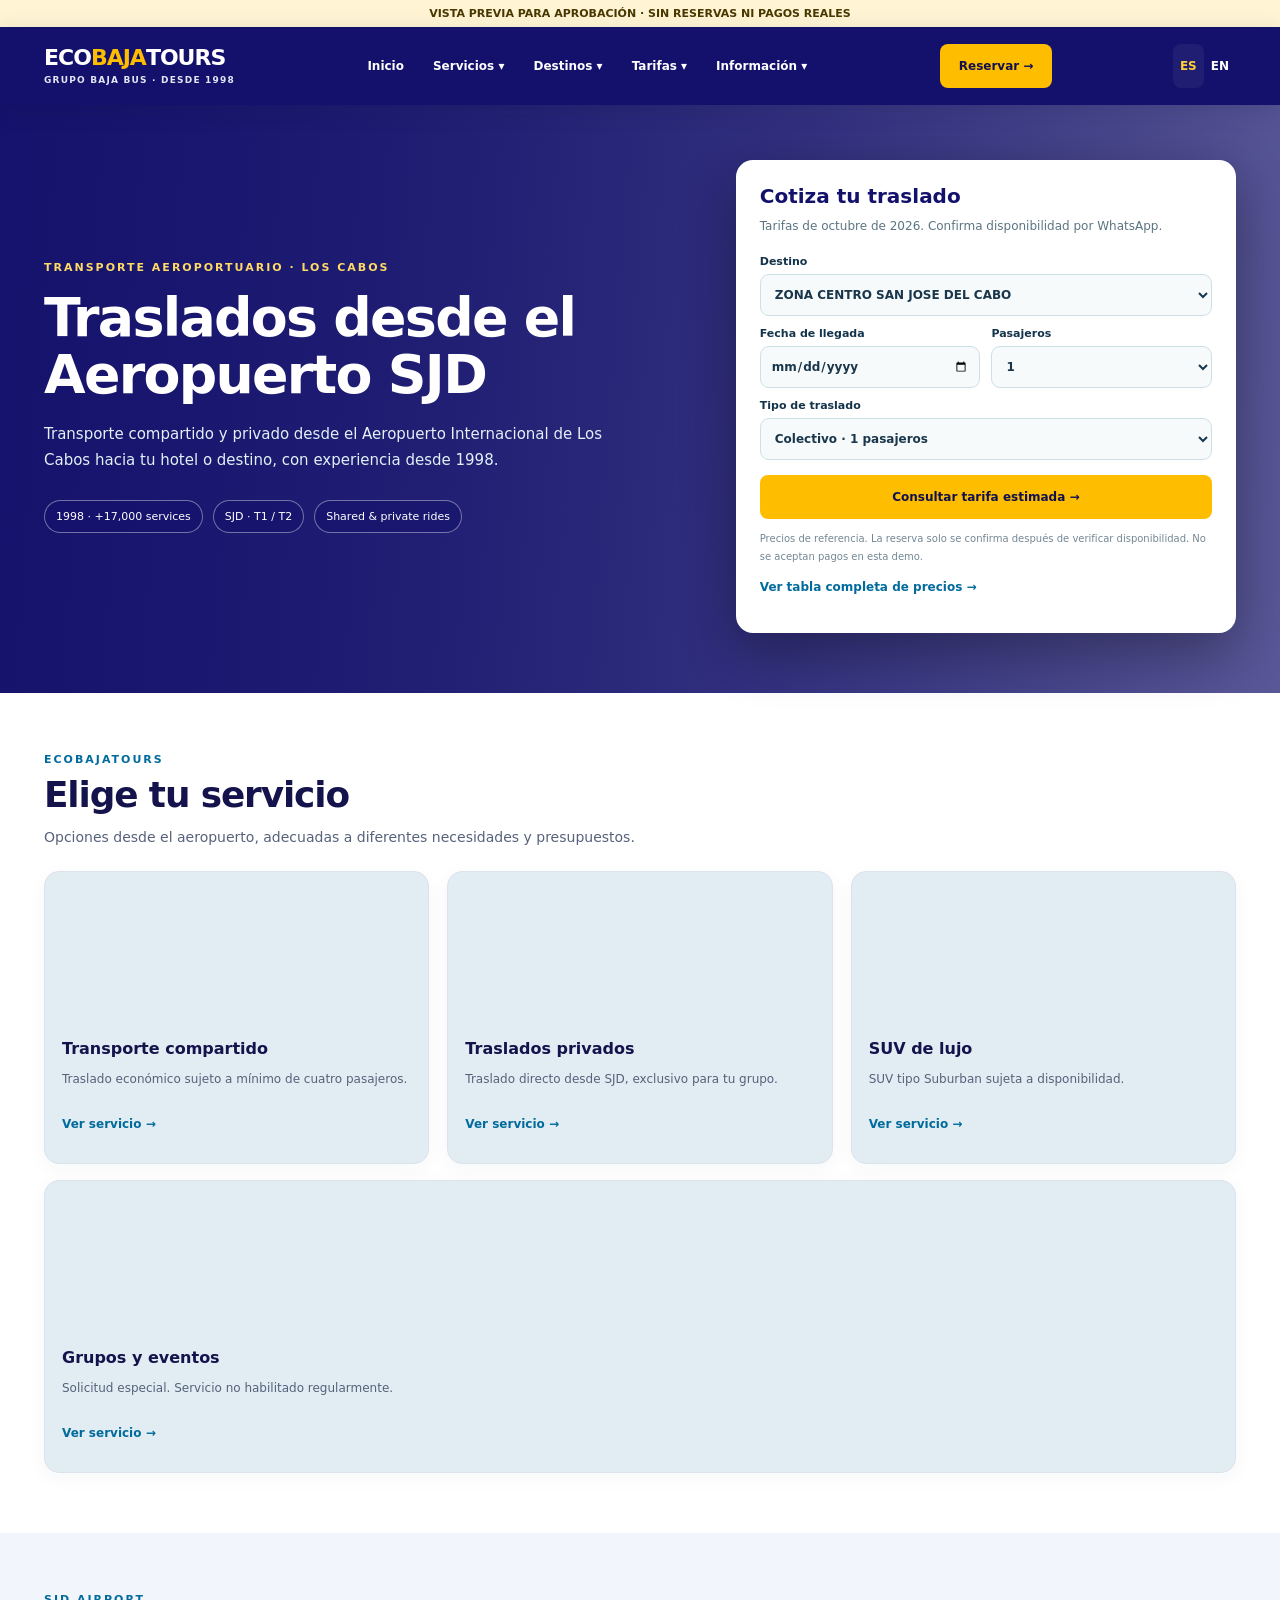
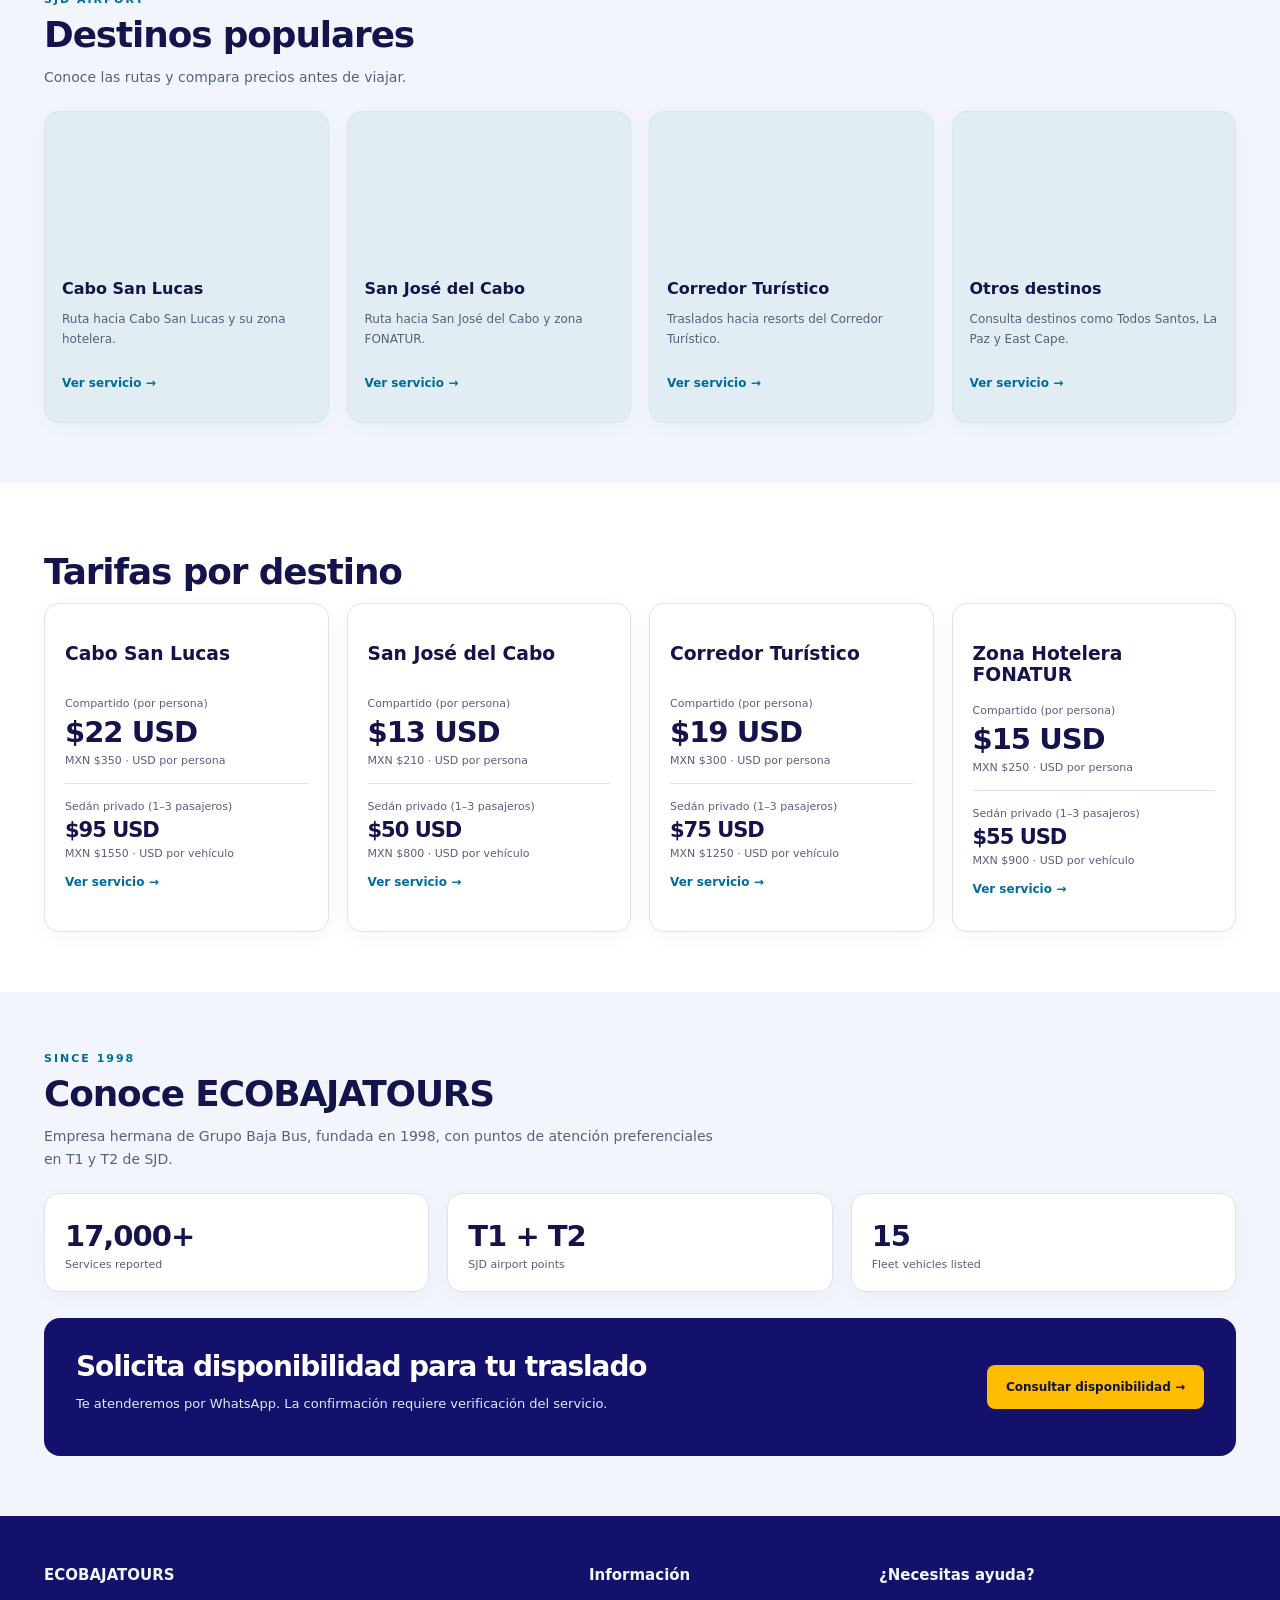
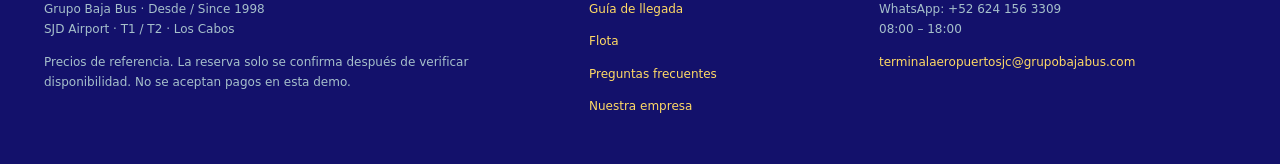
==== commit 914b6e6d: "Apply ECOBAJATOURS colors and October 2026 fare table and calculator" ====
--- a/ecobajatours/propuesta-1-sitio-completo.html
+++ b/ecobajatours/propuesta-1-sitio-completo.html
@@ -1,9 +1,76 @@
-<!doctype html><html lang="es"><head><meta charset="utf-8"><meta name="viewport" content="width=device-width,initial-scale=1"><meta name="theme-color" content="#071c30"><meta name="description" content="ECOBAJATOURS transporte aeroportuario desde SJD a Los Cabos. Traslados privados y compartidos, tarifas de referencia y guía de llegada."><title>ECOBAJATOURS — Propuesta web</title><style>
-:root{font-family:Inter,ui-sans-serif,system-ui,-apple-system,Segoe UI,Arial,sans-serif;color:#102d48;background:#eaf1f5}*{box-sizing:border-box}html{scroll-behavior:smooth}body{margin:0}button,input,select{font:inherit}button{cursor:pointer}a{text-decoration:none;color:inherit}button:focus-visible,a:focus-visible,input:focus-visible,select:focus-visible{outline:3px solid #10c6c8;outline-offset:3px}img{display:block;width:100%;object-fit:cover}svg{display:block}.demo{background:#dcf7f3;text-align:center;color:#075763;font-size:11px;font-weight:700;padding:7px 15px}.root{--navy:#06243d;--ink:#0a2a45;--blue:#067e95;--teal:#08bdbf;--bg:#fff;--soft:#edf8fa;--card:#fff;--line:#d8e6ed;--muted:#587087;background:var(--bg);color:var(--ink);min-height:100vh}.root.premium{--navy:#061728;--ink:#eaf4f8;--blue:#40d7d0;--teal:#46ddd3;--bg:#071b2e;--soft:#0c2a40;--card:#112e45;--line:#28485b;--muted:#b1cad4}.wrap{max-width:1240px;margin:auto;padding-left:24px;padding-right:24px}.header{position:sticky;top:0;z-index:30;background:var(--navy);color:white;box-shadow:0 5px 22px #04182820}.headin{display:flex;justify-content:space-between;align-items:center;gap:22px;min-height:78px}.logo{white-space:nowrap;cursor:pointer;font-size:22px;font-weight:900;letter-spacing:-1px;line-height:1.1}.logo b{color:#35d6d4}.logo small{display:block;font-size:9px;letter-spacing:1.2px;color:#b1dae1;font-weight:600;margin-top:6px}.nav{display:flex;align-items:center;gap:5px}.navitem{position:relative}.navbtn,.langs button,.mobilemenu{background:none;color:#fff;border:0;padding:11px 12px;font-weight:700;font-size:12px;border-radius:8px}.navbtn:hover,.navbtn.active,.langs button.active{color:#5eece7;background:#ffffff0e}.submenu{display:none;position:absolute;top:100%;left:0;min-width:260px;background:white;color:#143449;padding:8px;border:1px solid #d9e7ea;border-radius:12px;box-shadow:0 16px 45px #001a3040;z-index:40}.navitem:hover .submenu,.navitem:focus-within .submenu,.navitem.open .submenu{display:block}.submenu button{display:block;width:100%;padding:12px;text-align:left;border:0;background:transparent;color:#17374c;border-radius:8px;font-size:12px}.submenu button:hover{background:#e9f8fa}.headcta,.button{background:linear-gradient(135deg,#18d7d7,#05aab5);color:#022b39;border:0;padding:12px 19px;font-weight:800;font-size:12px;border-radius:10px;display:inline-flex;gap:9px;justify-content:center;align-items:center}.headcta:hover,.button:hover{filter:brightness(1.08)}.langs{display:flex;white-space:nowrap}.langs button{padding:9px 7px}.mobilemenu{display:none}.mobilepanel{display:none}.hero{position:relative;color:white;background:linear-gradient(125deg,#064367,#1693a7)}.hero:before{content:'';position:absolute;inset:0;background:linear-gradient(90deg,#042340eF 0%,#063857bd 48%,#06416f50 100%)}.premium .hero:before{background:linear-gradient(105deg,#020e20f9 5%,#071d38dd 54%,#071d3860 100%)}.heroin{position:relative;display:grid;grid-template-columns:1.13fr .87fr;gap:42px;align-items:center;min-height:460px;padding-top:55px;padding-bottom:60px}.eyebrow{font-size:11px;letter-spacing:2px;font-weight:850;color:#65f4e7;text-transform:uppercase}.hero h1,.routehero h1{font-size:clamp(35px,4.2vw,63px);letter-spacing:-1.7px;line-height:1.065;margin:15px 0 18px;max-width:680px}.premium .hero h1,.premium .routehero h1{font-family:Georgia,serif;font-weight:500;letter-spacing:-1px}.hero p,.routehero p{color:#e2f0f7;font-size:15px;line-height:1.75;max-width:580px}.trustchips{display:flex;flex-wrap:wrap;gap:10px;margin-top:26px}.trustchips span{font-size:11px;background:#05243d99;border:1px solid #b0f9f344;padding:9px 11px;border-radius:25px}.searchpanel{background:#fff;color:#12334a;padding:24px;border-radius:17px;box-shadow:0 18px 55px #0005}.premium .searchpanel{background:#112e43f0;color:white;border:1px solid #416175;border-radius:8px}.searchpanel h2{font-size:20px;margin:0 0 8px}.searchpanel p{font-size:12px;color:#5b7582;margin:0 0 18px}.premium .searchpanel p{color:#b2c8d5}.fields{display:grid;grid-template-columns:1fr 1fr;gap:11px}.fields label{font-size:11px;font-weight:750}.fields label.wide{grid-column:span 2}.fields input,.fields select{width:100%;min-width:0;margin-top:6px;padding:12px 10px;border:1px solid #cddfe7;background:#f7fafb;color:#19364b;border-radius:9px;font-size:12px}.searchpanel .button{width:100%;margin-top:15px;padding:15px}.smallprint{font-size:10px!important;line-height:1.6;color:#738794!important;margin:11px 0 0!important}.premium .smallprint{color:#c9d6dc!important}.estimate{background:#e1fbf7;color:#0b5360;padding:12px;border-radius:8px;margin-top:12px;font-size:12px;line-height:1.7}.estimate a{font-weight:800;text-decoration:underline}.section{padding:60px 0}.section.tinted{background:var(--soft)}.kicker{font-size:11px;color:var(--blue);text-transform:uppercase;font-weight:900;letter-spacing:2px}.section h2{font-size:clamp(25px,2.8vw,36px);letter-spacing:-1.1px;margin:8px 0 11px}.subline{color:var(--muted);font-size:14px;max-width:680px;line-height:1.65;margin:0 0 22px}.grid{display:grid;grid-template-columns:repeat(3,minmax(0,1fr));gap:18px}.grid.four{grid-template-columns:repeat(4,minmax(0,1fr))}.tile{background:var(--card);border:1px solid var(--line);border-radius:15px;overflow:hidden;box-shadow:0 5px 20px #092f4f0a;min-width:0}.premium .tile{border-radius:7px}.tilebody{padding:17px}.tilebody h3{font-size:16px;margin:0 0 8px}.tilebody p{font-size:12px;line-height:1.65;color:var(--muted)}.tile img{height:150px}.cardlink{display:inline-flex;align-items:center;gap:7px;color:var(--blue);background:none;border:0;padding:6px 0;font-weight:850;font-size:12px;text-align:left}.pricebox{padding:20px}.pricebox h3{min-height:35px}.pricebox .number{font-size:29px;font-weight:850;letter-spacing:-1px;margin:5px 0}.pricebox .label{font-size:11px;color:var(--muted)}.pricebox hr{border:0;border-top:1px solid var(--line);margin:16px 0}.photoheader{display:flex;align-items:center;gap:12px}.photoheader img{height:65px;width:82px;border-radius:9px}.photoheader h3{margin:0}.linkrow{padding:15px;display:flex;align-items:center;justify-content:space-between;border-bottom:1px solid var(--line);font-weight:700;font-size:13px;gap:15px}.linkrow:hover{background:var(--soft)}.linkrow img{height:58px;width:76px;flex-shrink:0;border-radius:9px}.linkrow span{flex:1}.linkrow .arr{color:var(--blue)}.fourpanel{display:grid;grid-template-columns:repeat(4,minmax(0,1fr));gap:14px}.fourpanel article{background:var(--card);border:1px solid var(--line);border-radius:16px;overflow:hidden}.fourpanel h3{font-size:17px;margin:16px 16px 8px}.fourpanel p{font-size:11px;color:var(--muted);margin:0 16px 13px}.ctaarea{margin-top:26px;border-radius:16px;background:linear-gradient(105deg,#06243cf7,#056477d9),none center/cover;color:white;padding:32px;display:flex;align-items:center;justify-content:space-between;gap:24px}.ctaarea h2{font-size:28px;margin:0 0 8px}.ctaarea p{font-size:13px;color:#d8edf3}.routehero{background:linear-gradient(120deg,#052f50,#14728a);color:white}.premium .routehero{background:linear-gradient(110deg,#061425,#153a53)}.routeheroin{display:grid;grid-template-columns:1fr 1fr;gap:30px;align-items:center;padding-top:50px;padding-bottom:50px;min-height:370px}.routehero h1{font-size:clamp(32px,3.7vw,51px)}.mapcard{background:#06304c;border:2px solid #baf9f4;border-radius:16px;overflow:hidden;box-shadow:0 10px 32px #0005}.mapcard header{padding:13px 16px;text-align:center;font-size:12px;font-weight:850;background:#07253c;color:white}.mapcard svg{width:100%;height:auto}.mapcard footer{font-size:10px;color:#c0e5e7;padding:10px 15px;text-align:center}.split{display:grid;grid-template-columns:1.35fr .85fr;gap:24px}.fact{background:var(--soft);padding:15px;border-radius:10px;border:1px solid var(--line);font-size:13px;line-height:1.5;margin:10px 0}.notice{background:var(--soft);border-left:4px solid var(--teal);padding:15px 18px;font-size:12px;line-height:1.7;border-radius:0 8px 8px 0;margin-top:20px}.details{margin:8px 0;border:1px solid var(--line);padding:17px 20px;border-radius:10px}.details summary{cursor:pointer;font-weight:800;font-size:14px}.details p{font-size:13px;color:var(--muted);line-height:1.7}.footer{background:#061c30;color:#eef8f8;padding:35px 0}.footinner{display:grid;grid-template-columns:2fr 1fr 1.4fr;gap:35px;font-size:12px}.footinner p{color:#a6c0cb;line-height:1.7}.footinner a{color:#76ece5;overflow-wrap:anywhere}.footinner h3{font-size:15px}.example{font-size:11px;color:var(--muted);padding-top:10px}.vehrow{display:grid;grid-template-columns:130px 1fr 100px 100px;gap:14px;align-items:center;padding:13px 0;border-bottom:1px solid var(--line);font-size:13px}.vehrow img{height:83px;border-radius:8px}.compare{display:grid;grid-template-columns:repeat(2,minmax(0,1fr));gap:12px}.maplink{display:inline-block;color:#8ef4f4;text-decoration:underline;font-weight:700;font-size:12px;margin-top:10px}.mobilebottom{display:none}
+<!doctype html><html lang="es" data-type="service"><head><meta charset="utf-8"><meta name="viewport" content="width=device-width,initial-scale=1"><meta name="theme-color" content="#071c30"><meta name="description" content="ECOBAJATOURS transporte aeroportuario desde SJD a Los Cabos. Traslados privados y compartidos, tarifas de referencia y guía de llegada."><title>ECOBAJATOURS — Propuesta web</title><style>
+:root{font-family:Inter,ui-sans-serif,system-ui,-apple-system,Segoe UI,Arial,sans-serif;color:#102d48;background:#eaf1f5}*{box-sizing:border-box}html{scroll-behavior:smooth}body{margin:0}button,input,select{font:inherit}button{cursor:pointer}a{text-decoration:none;color:inherit}button:focus-visible,a:focus-visible,input:focus-visible,select:focus-visible{outline:3px solid #ff8500;outline-offset:3px}img{display:block;width:100%;object-fit:cover}svg{display:block}.demo{background:#dcf7f3;text-align:center;color:#075763;font-size:11px;font-weight:700;padding:7px 15px}.root{--navy:#06243d;--ink:#0a2a45;--blue:#067e95;--teal:#ffbd00;--bg:#fff;--soft:#edf8fa;--card:#fff;--line:#d8e6ed;--muted:#587087;background:var(--bg);color:var(--ink);min-height:100vh}.root.premium{--navy:#061728;--ink:#eaf4f8;--blue:#40d7d0;--teal:#46ddd3;--bg:#071b2e;--soft:#0c2a40;--card:#112e45;--line:#28485b;--muted:#b1cad4}.wrap{max-width:1240px;margin:auto;padding-left:24px;padding-right:24px}.header{position:sticky;top:0;z-index:30;background:var(--navy);color:white;box-shadow:0 5px 22px #04182820}.headin{display:flex;justify-content:space-between;align-items:center;gap:22px;min-height:78px}.logo{white-space:nowrap;cursor:pointer;font-size:22px;font-weight:900;letter-spacing:-1px;line-height:1.1}.logo b{color:#ffbd00}.logo small{display:block;font-size:9px;letter-spacing:1.2px;color:#b1dae1;font-weight:600;margin-top:6px}.nav{display:flex;align-items:center;gap:5px}.navitem{position:relative}.navbtn,.langs button,.mobilemenu{background:none;color:#fff;border:0;padding:11px 12px;font-weight:700;font-size:12px;border-radius:8px}.navbtn:hover,.navbtn.active,.langs button.active{color:#5eece7;background:#ffffff0e}.submenu{display:none;position:absolute;top:100%;left:0;min-width:260px;background:white;color:#143449;padding:8px;border:1px solid #d9e7ea;border-radius:12px;box-shadow:0 16px 45px #001a3040;z-index:40}.navitem:hover .submenu,.navitem:focus-within .submenu,.navitem.open .submenu{display:block}.submenu button{display:block;width:100%;padding:12px;text-align:left;border:0;background:transparent;color:#17374c;border-radius:8px;font-size:12px}.submenu button:hover{background:#e9f8fa}.headcta,.button{background:linear-gradient(135deg,#18d7d7,#05aab5);color:#022b39;border:0;padding:12px 19px;font-weight:800;font-size:12px;border-radius:10px;display:inline-flex;gap:9px;justify-content:center;align-items:center}.headcta:hover,.button:hover{filter:brightness(1.08)}.langs{display:flex;white-space:nowrap}.langs button{padding:9px 7px}.mobilemenu{display:none}.mobilepanel{display:none}.hero{position:relative;color:white;background:linear-gradient(125deg,#064367,#1693a7)}.hero:before{content:'';position:absolute;inset:0;background:linear-gradient(90deg,#042340eF 0%,#063857bd 48%,#06416f50 100%)}.premium .hero:before{background:linear-gradient(105deg,#020e20f9 5%,#071d38dd 54%,#071d3860 100%)}.heroin{position:relative;display:grid;grid-template-columns:1.13fr .87fr;gap:42px;align-items:center;min-height:460px;padding-top:55px;padding-bottom:60px}.eyebrow{font-size:11px;letter-spacing:2px;font-weight:850;color:#ffda65;text-transform:uppercase}.hero h1,.routehero h1{font-size:clamp(35px,4.2vw,63px);letter-spacing:-1.7px;line-height:1.065;margin:15px 0 18px;max-width:680px}.premium .hero h1,.premium .routehero h1{font-family:Georgia,serif;font-weight:500;letter-spacing:-1px}.hero p,.routehero p{color:#e2f0f7;font-size:15px;line-height:1.75;max-width:580px}.trustchips{display:flex;flex-wrap:wrap;gap:10px;margin-top:26px}.trustchips span{font-size:11px;background:#05243d99;border:1px solid #b0f9f344;padding:9px 11px;border-radius:25px}.searchpanel{background:#fff;color:#12334a;padding:24px;border-radius:17px;box-shadow:0 18px 55px #0005}.premium .searchpanel{background:#112e43f0;color:white;border:1px solid #416175;border-radius:8px}.searchpanel h2{font-size:20px;margin:0 0 8px}.searchpanel p{font-size:12px;color:#5b7582;margin:0 0 18px}.premium .searchpanel p{color:#b2c8d5}.fields{display:grid;grid-template-columns:1fr 1fr;gap:11px}.fields label{font-size:11px;font-weight:750}.fields label.wide{grid-column:span 2}.fields input,.fields select{width:100%;min-width:0;margin-top:6px;padding:12px 10px;border:1px solid #cddfe7;background:#f7fafb;color:#19364b;border-radius:9px;font-size:12px}.searchpanel .button{width:100%;margin-top:15px;padding:15px}.smallprint{font-size:10px!important;line-height:1.6;color:#738794!important;margin:11px 0 0!important}.premium .smallprint{color:#c9d6dc!important}.estimate{background:#e1fbf7;color:#0b5360;padding:12px;border-radius:8px;margin-top:12px;font-size:12px;line-height:1.7}.estimate a{font-weight:800;text-decoration:underline}.section{padding:60px 0}.section.tinted{background:var(--soft)}.kicker{font-size:11px;color:var(--blue);text-transform:uppercase;font-weight:900;letter-spacing:2px}.section h2{font-size:clamp(25px,2.8vw,36px);letter-spacing:-1.1px;margin:8px 0 11px}.subline{color:var(--muted);font-size:14px;max-width:680px;line-height:1.65;margin:0 0 22px}.grid{display:grid;grid-template-columns:repeat(3,minmax(0,1fr));gap:18px}.grid.four{grid-template-columns:repeat(4,minmax(0,1fr))}.tile{background:var(--card);border:1px solid var(--line);border-radius:15px;overflow:hidden;box-shadow:0 5px 20px #092f4f0a;min-width:0}.premium .tile{border-radius:7px}.tilebody{padding:17px}.tilebody h3{font-size:16px;margin:0 0 8px}.tilebody p{font-size:12px;line-height:1.65;color:var(--muted)}.tile img{height:150px}.cardlink{display:inline-flex;align-items:center;gap:7px;color:var(--blue);background:none;border:0;padding:6px 0;font-weight:850;font-size:12px;text-align:left}.pricebox{padding:20px}.pricebox h3{min-height:35px}.pricebox .number{font-size:29px;font-weight:850;letter-spacing:-1px;margin:5px 0}.pricebox .label{font-size:11px;color:var(--muted)}.pricebox hr{border:0;border-top:1px solid var(--line);margin:16px 0}.photoheader{display:flex;align-items:center;gap:12px}.photoheader img{height:65px;width:82px;border-radius:9px}.photoheader h3{margin:0}.linkrow{padding:15px;display:flex;align-items:center;justify-content:space-between;border-bottom:1px solid var(--line);font-weight:700;font-size:13px;gap:15px}.linkrow:hover{background:var(--soft)}.linkrow img{height:58px;width:76px;flex-shrink:0;border-radius:9px}.linkrow span{flex:1}.linkrow .arr{color:var(--blue)}.fourpanel{display:grid;grid-template-columns:repeat(4,minmax(0,1fr));gap:14px}.fourpanel article{background:var(--card);border:1px solid var(--line);border-radius:16px;overflow:hidden}.fourpanel h3{font-size:17px;margin:16px 16px 8px}.fourpanel p{font-size:11px;color:var(--muted);margin:0 16px 13px}.ctaarea{margin-top:26px;border-radius:16px;background:linear-gradient(105deg,#06243cf7,#056477d9),none center/cover;color:white;padding:32px;display:flex;align-items:center;justify-content:space-between;gap:24px}.ctaarea h2{font-size:28px;margin:0 0 8px}.ctaarea p{font-size:13px;color:#d8edf3}.routehero{background:linear-gradient(120deg,#052f50,#14728a);color:white}.premium .routehero{background:linear-gradient(110deg,#061425,#153a53)}.routeheroin{display:grid;grid-template-columns:1fr 1fr;gap:30px;align-items:center;padding-top:50px;padding-bottom:50px;min-height:370px}.routehero h1{font-size:clamp(32px,3.7vw,51px)}.mapcard{background:#06304c;border:2px solid #baf9f4;border-radius:16px;overflow:hidden;box-shadow:0 10px 32px #0005}.mapcard header{padding:13px 16px;text-align:center;font-size:12px;font-weight:850;background:#07253c;color:white}.mapcard svg{width:100%;height:auto}.mapcard footer{font-size:10px;color:#c0e5e7;padding:10px 15px;text-align:center}.split{display:grid;grid-template-columns:1.35fr .85fr;gap:24px}.fact{background:var(--soft);padding:15px;border-radius:10px;border:1px solid var(--line);font-size:13px;line-height:1.5;margin:10px 0}.notice{background:var(--soft);border-left:4px solid var(--teal);padding:15px 18px;font-size:12px;line-height:1.7;border-radius:0 8px 8px 0;margin-top:20px}.details{margin:8px 0;border:1px solid var(--line);padding:17px 20px;border-radius:10px}.details summary{cursor:pointer;font-weight:800;font-size:14px}.details p{font-size:13px;color:var(--muted);line-height:1.7}.footer{background:#061c30;color:#eef8f8;padding:35px 0}.footinner{display:grid;grid-template-columns:2fr 1fr 1.4fr;gap:35px;font-size:12px}.footinner p{color:#a6c0cb;line-height:1.7}.footinner a{color:#ffda65;overflow-wrap:anywhere}.footinner h3{font-size:15px}.example{font-size:11px;color:var(--muted);padding-top:10px}.vehrow{display:grid;grid-template-columns:130px 1fr 100px 100px;gap:14px;align-items:center;padding:13px 0;border-bottom:1px solid var(--line);font-size:13px}.vehrow img{height:83px;border-radius:8px}.compare{display:grid;grid-template-columns:repeat(2,minmax(0,1fr));gap:12px}.maplink{display:inline-block;color:#ffda65;text-decoration:underline;font-weight:700;font-size:12px;margin-top:10px}.mobilebottom{display:none}
 @media(max-width:1080px){.navbtn{padding:8px 7px}.headin{gap:12px}.logo{font-size:19px}.heroin{gap:20px}.fourpanel{grid-template-columns:repeat(2,1fr)}}
 @media(max-width:850px){.nav{display:none}.mobilemenu{display:block}.mobilepanel.visible{display:block;background:#0b2d47;padding:10px 20px;max-height:70vh;overflow-y:auto}.mobilepanel button{display:block;width:100%;padding:13px;border:0;border-bottom:1px solid #ffffff22;text-align:left;color:white;background:none}.mobilepanel .mobilegroup{font-size:11px;color:#79ede1;font-weight:850;text-transform:uppercase;letter-spacing:1px;margin:18px 0 5px}.heroin,.routeheroin,.split{grid-template-columns:1fr}.heroin{min-height:0;padding-top:55px}.routeheroin{padding-top:35px}.grid{grid-template-columns:repeat(2,minmax(0,1fr))}.grid.four{grid-template-columns:repeat(2,1fr)}.footinner{grid-template-columns:1fr 1fr}.routehero h1{font-size:39px}}
 @media(max-width:560px){.wrap{padding-left:17px;padding-right:17px}.headin{min-height:66px}.logo{font-size:18px}.headcta{display:none}.hero h1{font-size:37px}.routehero h1{font-size:34px}.hero p{font-size:14px}.heroin{padding-top:37px;padding-bottom:40px}.searchpanel{padding:19px}.section{padding:37px 0}.grid,.grid.four,.fourpanel,.split,.footinner{grid-template-columns:1fr}.ctaarea{padding:22px;flex-direction:column;align-items:start}.ctaarea .button{width:100%}.tile img{height:180px}.vehrow{grid-template-columns:100px 1fr;gap:10px}.vehrow span{display:none}.vehrow img{height:75px}.mobilebottom{display:flex;position:sticky;bottom:0;z-index:25;background:var(--navy);padding:11px;gap:10px}.mobilebottom button{flex:1}.fields{gap:8px}}
-</style></head><body><div id="app" class="root"><div class="demo">VISTA PREVIA PARA APROBACIÓN · SIN RESERVAS NI PAGOS REALES</div><div id="header"></div><main id="main"><div class="wrap" style="padding-top:100px;padding-bottom:100px"><h1>ECOBAJATOURS</h1><p>Propuesta de diseño web · Servicios y destinos desde Aeropuerto SJD.</p></div></main><div id="footer"></div></div>
+
+/* Route content: compact, responsive, visually distinctive */
+.routehero.compact .routeheroin{min-height:0;grid-template-columns:minmax(0,1.1fr) minmax(0,.9fr);gap:34px;padding-top:30px;padding-bottom:30px}
+.routehero.compact h1{font-size:clamp(30px,3.4vw,49px);line-height:1.12}
+.routehero.compact .hero-photo{height:230px;width:100%;min-width:0;overflow:hidden;border-radius:15px;box-shadow:0 16px 35px rgba(0,30,51,.21)}
+.routehero.compact .hero-photo img{height:100%;width:100%;max-height:none;display:block;object-fit:cover;object-position:center;border:0;border-radius:0;box-shadow:none}
+.route-details{background:linear-gradient(180deg,var(--soft),#fff 96%)!important}
+.route-heading,.route-facts-header{display:flex;justify-content:space-between;align-items:center;gap:24px}
+.route-heading .subline,.route-facts-header .subline{margin-bottom:10px}
+.route-destination-label{background:#e1f4f4;color:#087a86;border:1px solid #b8e3e1;padding:10px 15px;border-radius:999px;font-size:12px;font-weight:800;white-space:nowrap}
+.route-prices{display:grid;grid-template-columns:repeat(2,minmax(0,1fr));gap:18px;margin:24px 0 44px}
+.route-price{border:1px solid #d9e7ed;border-radius:16px;background:white;padding:25px;box-shadow:0 12px 30px rgba(10,62,90,.065);display:flex;flex-direction:column;gap:11px;align-items:flex-start;position:relative;overflow:hidden}
+.route-price.featured{border:1px solid #7ddbd9;background:linear-gradient(145deg,#e5fbf7,#fff 78%)}
+.route-price:before{content:"";width:68px;height:68px;border:9px solid #c7f0ef;border-radius:50%;position:absolute;right:-18px;top:-22px;opacity:.75}
+.price-kicker{font-size:12px;color:#277a86;font-weight:800;letter-spacing:.4px}
+.route-price strong{font-size:clamp(36px,4vw,49px);letter-spacing:-2px;line-height:1;color:#0c344f}
+.route-price strong small{font-size:16px;letter-spacing:0;color:#4d6978}
+.money-secondary{color:#4f7285;font-weight:700;font-size:13px}
+.route-price p{font-size:12px;line-height:1.6;color:#506d79;margin:2px 0 auto;min-height:37px}
+.route-price .button{width:100%;margin-top:8px}
+.route-facts-header{margin:10px 0 22px}
+.route-facts{display:grid;grid-template-columns:repeat(3,minmax(0,1fr));gap:16px}
+.route-fact{border:1px solid #d6e8ed;background:#fff;border-radius:14px;padding:21px;display:flex;align-items:flex-start;gap:14px;min-width:0;box-shadow:0 8px 22px #0d405208}
+.fact-number{width:42px;height:42px;display:grid;place-items:center;flex-shrink:0;background:#e1f7f6;color:#007e90;border-radius:12px;font-size:14px;font-weight:900}
+.route-fact h3{font-size:14px;margin:3px 0 6px;color:#15384f}
+.route-fact p{font-size:12px;color:#5e7886;line-height:1.6;margin:0}
+.route-terms{font-size:11px;line-height:1.65;color:#637d89;margin-top:21px;border-left:3px solid #ffbd00;padding:10px 14px}
+.vehicle-gallery{display:grid;grid-template-columns:repeat(3,minmax(0,1fr));gap:20px;margin-top:24px}
+.vehicle-card img{height:200px;width:100%;object-fit:cover}
+.vehicle-details{padding:20px}
+.vehicle-overline{font-size:10px;letter-spacing:1.2px;font-weight:850;color:#0589a0}
+.vehicle-details h3{font-size:19px;letter-spacing:-.4px;margin:7px 0 18px;color:#10344d}
+.vehicle-stats{display:grid;grid-template-columns:repeat(3,1fr);border-top:1px solid #d9e8ec;padding-top:15px;gap:8px}
+.vehicle-stats div{display:flex;flex-direction:column;gap:3px}
+.vehicle-stats strong{font-size:22px;color:#0b4863}
+.vehicle-stats span{font-size:11px;color:#69808a}
+@media(max-width:850px){.routehero.compact .routeheroin{grid-template-columns:1fr;gap:20px}.routehero.compact .hero-photo{height:240px}.route-facts{grid-template-columns:1fr 1fr}.vehicle-gallery{grid-template-columns:repeat(2,minmax(0,1fr))}}
+@media(max-width:560px){.routehero.compact .routeheroin{padding-top:23px;padding-bottom:25px}.routehero.compact .hero-photo{height:184px}.routehero.compact h1{font-size:32px}.route-prices,.route-facts,.vehicle-gallery{grid-template-columns:1fr}.route-heading,.route-facts-header{align-items:flex-start;flex-direction:column;gap:7px}.route-prices{margin-bottom:32px}.route-price{padding:22px}.route-price p{min-height:0}.route-fact{padding:18px}.vehicle-card img{height:210px}}
+
+/* Avoid cropping vehicle and feature photos in compact subpage heroes */
+.routehero.compact .hero-photo{height:260px;padding:12px;background:#12364c;display:flex;align-items:center;justify-content:center}
+.routehero.compact .hero-photo img{width:100%;height:100%;max-height:100%;object-fit:contain;object-position:center center;border:0;border-radius:0;box-shadow:none}
+@media(max-width:850px){.routehero.compact .hero-photo{height:245px;padding:10px}}
+@media(max-width:560px){.routehero.compact .hero-photo{height:210px;padding:8px}}
+
+/* FINAL HERO PHOTOGRAPHIC COMPOSITION: full-bleed landscape photo, never letterboxed. */
+.routehero.compact .routeheroin{grid-template-columns:minmax(0,1fr) minmax(0,1fr);gap:38px;align-items:center;padding-block:38px}
+.routehero.compact .hero-photo{position:relative;width:100%;height:auto;max-height:350px;aspect-ratio:3 / 2;padding:0;background:transparent;overflow:hidden;border-radius:17px;box-shadow:0 18px 42px rgba(0,21,39,.26);display:block}
+.routehero.compact .hero-photo img{display:block;position:absolute;inset:0;width:100%;height:100%;max-height:none;object-fit:cover;object-position:center center;border:0;border-radius:0;box-shadow:none}
+.routehero.compact .hero-photo::after{content:"";position:absolute;inset:0;pointer-events:none;box-shadow:inset 0 0 0 1px rgba(255,255,255,.18);border-radius:inherit}
+@media(max-width:850px){.routehero.compact .routeheroin{grid-template-columns:1fr;gap:24px}.routehero.compact .hero-photo{width:100%;height:auto;max-height:none;aspect-ratio:3 / 2;padding:0}}
+@media(max-width:560px){.routehero.compact .hero-photo{height:auto;aspect-ratio:3 / 2;padding:0}.routehero.compact .routeheroin{padding-top:25px;padding-bottom:28px}}
+/* ECOBAJATOURS palette from the supplied brand material. */
+:root{--brand-navy:#13116b;--brand-yellow:#ffbd00;--brand-orange:#ff8500;--brand-blue:#009fdb}
+.root{--navy:#13116b;--ink:#14134c;--blue:#006b9c;--teal:#ffbd00;--soft:#f2f6fc;--line:#dce2ee;--muted:#56617b}
+.header,.footer,.mobilebottom{background:#13116b}.logo b{color:#ffbd00}.logo small{color:#e2e6f5}
+.headcta,.button{background:#ffbd00;color:#11114f;border-radius:8px;transition:transform .18s,background .18s;min-height:44px}.button:hover,.headcta:hover{background:#ffd14d;transform:translateY(-2px);filter:none}.button:active,.headcta:active{transform:translateY(1px)}
+.navbtn:hover,.navbtn.active,.langs button.active{color:#ffcf36}.navbtn,.langs button,.mobilemenu{min-height:44px}.eyebrow{color:#ffda65}.trustchips span{border-color:#ffffff66;background:#13116b88}.demo{background:#fff5d5;color:#493900}
+.mobilepanel{background:#13116b!important}.mobilepanel .mobilegroup{color:#ffda65}.submenu button:hover{background:#fff5d5}.cardlink{min-height:44px}.footinner a{color:#ffda65}
+.searchpanel h2{color:#13116b}.estimate{background:#fff5d5;color:#28204f}.route-destination-label,.fact-number{background:#fff5d5;color:#544000;border-color:#e3cc8c}
+.route-price.featured{background:#fffaf0;border-color:#e7cc80}.route-price:before{border-color:#ffbd00}.route-terms{border-left-color:#ffbd00}
+.tariff-intro{background:#f2f6fc;border-bottom:5px solid #ffbd00;padding:64px 0}.tariff-intro h1{font-size:clamp(32px,4vw,54px);line-height:1.08;letter-spacing:-1.5px;color:#13116b;margin:16px 0 22px;max-width:760px}.tariff-intro p{font-size:18px;line-height:1.6;max-width:670px;color:#56617b;margin-bottom:28px}.tariff-intro .kicker{color:#645000}
+.tariff-filters{display:grid;grid-template-columns:2fr 1fr 1fr;gap:18px;margin:30px 0 16px}.tariff-filters label{font-size:14px;font-weight:700;min-width:0}.tariff-filters input,.tariff-filters select{display:block;width:100%;min-width:0;min-height:48px;padding:12px;border:1px solid #b9c5dc;border-radius:8px;background:#fff;color:#14134c;margin-top:8px;font:inherit}.tariff-hint,.tariff-count{font-size:14px;color:#56617b}.tariff-scroll{max-width:100%;max-height:650px;overflow:auto;border:1px solid #dce2ee;border-radius:8px;isolation:isolate}.tariff-table{border-collapse:separate;border-spacing:0;width:100%;font-size:14px;font-variant-numeric:tabular-nums}.tariff-table caption{text-align:left;padding:16px;background:#f2f6fc;font-weight:700;color:#13116b}.tariff-table th,.tariff-table td{padding:17px 16px;text-align:left;border-bottom:1px solid #dce2ee;white-space:nowrap}.tariff-table thead th{background:#13116b;color:#fff;position:sticky;top:0;z-index:2}.tariff-table thead small{display:block;color:#ffda65;margin-top:6px;font-size:12px;font-weight:500}.tariff-table tbody th{font-weight:600;white-space:normal;min-width:220px;max-width:290px}.tariff-table tbody tr:nth-child(even){background:#f5f7fc}.tariff-table tbody tr:hover{background:#fff5d5}.tariff-empty{padding:24px;background:#fff5d5}.tariff-capacity{margin-top:18px}.tariff-section .notice{font-size:14px}.skip-link{position:absolute;left:16px;top:-100px;z-index:100;background:#fff;color:#13116b;padding:16px}.skip-link:focus{top:8px}
+@media(max-width:850px){.tariff-filters{grid-template-columns:1fr 1fr}.tariff-filters label:first-child{grid-column:1/-1}.headin{gap:8px}.tariff-intro{padding:40px 0}.tariff-intro p{font-size:16px}}
+@media(max-width:560px){.tariff-filters{grid-template-columns:1fr}.tariff-filters label:first-child{grid-column:auto}.tariff-intro .button{width:100%}.tariff-table{font-size:13px}.tariff-table th,.tariff-table td{padding:14px 12px}.tariff-scroll{max-height:560px}.tariff-intro h1{letter-spacing:-.8px}.logo{font-size:16px}.logo small{font-size:8px}.headin .langs button{padding:9px 6px}.mobilemenu{padding:9px}.searchpanel{min-width:0}.fields input,.fields select{font-size:16px}}
+@media(prefers-reduced-motion:reduce){*{scroll-behavior:auto!important;transition:none!important;animation:none!important}}
+.ctaarea,.routehero{background:#13116b}.hero:before{background:linear-gradient(90deg,#13116bee,#13116b88)}
+.tariff-nav{display:block;padding:14px 12px;min-height:44px;font-size:12px}.tariff-nav:hover{background:#fff5d5;color:#13116b}</style><meta name="page-type" content="service"><meta name="site-kind" content="other"><meta property="og:title" content="ECOBAJATOURS · Traslados desde SJD"><meta property="og:description" content="Consulta tarifas por hotel y vehículo en MXN y USD."></head><body><a class="skip-link" href="#main">Saltar al contenido</a><div id="app" class="root"><div class="demo">VISTA PREVIA PARA APROBACIÓN · SIN RESERVAS NI PAGOS REALES</div><div id="header"></div><main id="main"><div class="wrap" style="padding-top:100px;padding-bottom:100px"><h1>ECOBAJATOURS</h1><p>Propuesta de diseño web · Servicios y destinos desde Aeropuerto SJD.</p></div></main><div id="footer"></div></div>
 <script>
 (function(){
 "use strict";
@@ -13,8 +80,8 @@
 const slugs=["home","shared","private","suv","groups","cabo","san","corridor","other","rates","compare","vehicle-rates","arrival","about","fleet","faq","booking"];
 const menus=[["services",["shared","private","suv","groups"]],["destinations",["cabo","san","corridor","other"]],["prices",["rates","compare","vehicle-rates"]],["info",["arrival","about","fleet","faq"]]];
 const copy={
-es:{home:"Inicio",services:"Servicios",destinations:"Destinos",prices:"Tarifas",info:"Información",booking:"Reservar",shared:"Transporte compartido",private:"Traslados privados",suv:"SUV de lujo",groups:"Grupos y eventos",cabo:"Cabo San Lucas",san:"San José del Cabo",corridor:"Corredor Turístico",other:"Otros destinos",rates:"Precios por zona",compare:"Compartido vs. privado", "vehicle-rates":"Tarifas por vehículo",arrival:"Guía de llegada",about:"Nuestra empresa",fleet:"Flota",faq:"Preguntas frecuentes",headline:"Traslados desde el Aeropuerto SJD",lead:"Transporte compartido y privado desde el Aeropuerto Internacional de Los Cabos hacia tu hotel o destino, con experiencia desde 1998.",kicker:"TRANSPORTE AEROPORTUARIO · LOS CABOS",reserve:"Consultar disponibilidad",formTitle:"Cotiza tu traslado",formSub:"Consulta el precio de referencia y solicita disponibilidad.",origin:"Origen",destination:"Destino",date:"Fecha de llegada",pax:"Pasajeros",type:"Tipo de traslado",check:"Consultar tarifa estimada",sharedLabel:"Compartido (por persona)",privateLabel:"Privado (por vehículo)",terms:"Precios de referencia. La reserva solo se confirma después de verificar disponibilidad. No se aceptan pagos en esta demo.",category:"Elige tu servicio",categorySub:"Opciones desde el aeropuerto, adecuadas a diferentes necesidades y presupuestos.",popular:"Destinos populares",popularSub:"Conoce las rutas y compara precios antes de viajar.",from:"Desde",forPerson:"USD por persona",forVehicle:"USD por vehículo",fleetTitle:"Vehículos para cada viaje",fleetSub:"Flota reportada con aire acondicionado. Las fotos son de stock, no de la flota de ECOBAJATOURS. El modelo se asigna según disponibilidad.",why:"Conoce ECOBAJATOURS",whySub:"Empresa hermana de Grupo Baja Bus, fundada en 1998, con puntos de atención preferenciales en T1 y T2 de SJD.",next:"Consultar por WhatsApp",more:"Ver servicio",mapTitle:"Ruta ilustrativa por carretera",mapNote:"Esquema ilustrativo, no mapa de navegación. La ruta real depende del hotel y las vías habilitadas.",realMap:"Abrir ruta real en Google Maps",routeH:"Traslado del Aeropuerto SJD a",routeSub:"Compara servicios, consulta los precios de referencia y confirma la ubicación exacta de tu destino.",options:"Opciones de traslado",optionsSub:"Servicios sujetos a disponibilidad del aeropuerto.",fares:"Tarifas de referencia",faresSub:"La tarifa final depende del destino, número de pasajeros y disponibilidad.",know:"Información importante",cta:"Solicita disponibilidad para tu traslado",ctaSub:"Te atenderemos por WhatsApp. La confirmación requiere verificación del servicio.",allRates:"Tarifas por destino",allRatesSub:"El servicio compartido se cobra por pasajero y el privado por vehículo.",details:"Condiciones de operación",pending:"Próximamente · Solicitar cotización",arriving:"Llegada al Aeropuerto SJD",aboutTitle:"Transporte aeroportuario desde 1998",faqTitle:"Preguntas frecuentes",vehCapacity:"Pasajeros",bags:"Equipaje",units:"Unidades",help:"¿Necesitas ayuda?",helpDesc:"Oficina bilingüe de 8:00 a 18:00 h. WhatsApp: +52 624 156 3309.",button:"Enviar consulta",faqList:[["¿Cuándo sale el transporte compartido?","El transporte compartido requiere al menos cuatro pasajeros para iniciar. La espera promedio es de 20 minutos y puede variar."],["¿Puedo reservar un regreso desde el hotel?","Actualmente no están habilitados los traslados de regreso con salida desde hoteles por las restricciones de placas de transporte turístico."],["¿Dónde se encuentra el conductor?","El punto de encuentro es al exterior del edificio terminal: T1 para vuelos nacionales y T2 para vuelos internacionales."],["¿Qué ocurre si se retrasa mi vuelo?","El equipo monitorea los vuelos y espera al pasajero si hay retrasos."],["¿Qué medios de pago aceptan?","En taquilla se acepta efectivo. Se reportan Visa, Mastercard y Amex, en MXN y USD. PayPal todavía está pendiente de integración."],["¿Puedo viajar con mascotas o silla infantil?","Las mascotas deben ir en caja o jaula. En compartido se cobra un pasajero extra; en privado no. Se reporta una silla de bebé con condiciones equivalentes."],["¿Hay cargos por espera?","Se reportan 15 a 20 minutos de tolerancia, después se cobra USD 1 por minuto."],["¿Cuándo se realizan los reembolsos?","Los reembolsos aprobados se procesan dentro de 72 horas laborales. Los cambios se solicitan con 24 horas de anticipación."]]},
-en:{home:"Home",services:"Services",destinations:"Destinations",prices:"Rates",info:"Information",booking:"Book",shared:"Shared airport shuttle",private:"Private transfers",suv:"Luxury SUV",groups:"Groups & events",cabo:"Cabo San Lucas",san:"San José del Cabo",corridor:"Tourist Corridor",other:"Other destinations",rates:"Rates by zone",compare:"Shared vs. private", "vehicle-rates":"Rates by vehicle",arrival:"Arrival guide",about:"Our company",fleet:"Fleet",faq:"Frequently asked questions",headline:"Transportation from SJD Airport",lead:"Shared and private transfers from Los Cabos International Airport to hotels and destinations, with local experience since 1998.",kicker:"AIRPORT TRANSPORTATION · LOS CABOS",reserve:"Check availability",formTitle:"Find your transfer",formSub:"Get a reference fare and request availability.",origin:"Pickup",destination:"Destination",date:"Arrival date",pax:"Passengers",type:"Service type",check:"Check estimated fare",sharedLabel:"Shared (per person)",privateLabel:"Private (per vehicle)",terms:"Reference fares only. Bookings are confirmed after staff verifies availability. No payments are taken in this demo.",category:"Choose your service",categorySub:"Airport transportation options for different travel needs and budgets.",popular:"Popular destinations",popularSub:"Explore routes and compare fares before you arrive.",from:"From",forPerson:"USD per passenger",forVehicle:"USD per vehicle",fleetTitle:"Vehicles for every trip",fleetSub:"Reported air-conditioned fleet. Stock photos are not pictures of the ECOBAJATOURS fleet. Vehicles are assigned subject to availability.",why:"Get to know ECOBAJATOURS",whySub:"A Grupo Baja Bus sister company founded in 1998, with preferred service points in SJD Terminals 1 and 2.",next:"Contact on WhatsApp",more:"View service",mapTitle:"Illustrative road route",mapNote:"Illustrative diagram, not a navigation map. The actual route depends on your hotel and available roads.",realMap:"Open actual route in Google Maps",routeH:"SJD Airport transfer to",routeSub:"Compare services, view reference fares and check your destination before requesting a transfer.",options:"Transfer options",optionsSub:"Services subject to airport availability.",fares:"Reference fares",faresSub:"Final fares depend on your destination, party size and vehicle availability.",know:"Important information",cta:"Request availability for your airport transfer",ctaSub:"Our office can assist you on WhatsApp. Service must be confirmed first.",allRates:"Rates by destination",allRatesSub:"Shared service is priced per passenger; private service per vehicle.",details:"Operational conditions",pending:"Coming soon · Request quote",arriving:"Arriving at SJD Airport",aboutTitle:"Airport transportation since 1998",faqTitle:"Frequently asked questions",vehCapacity:"Passengers",bags:"Bags",units:"Units",help:"Need help?",helpDesc:"Bilingual office 8am–6pm. WhatsApp: +52 624 156 3309.",button:"Send inquiry",faqList:[["When does the shared shuttle depart?","Shared transfers need a minimum of four passengers to depart. Average wait is about 20 minutes and may vary."],["Can you pick me up at my hotel for the return trip?","Hotel pickups and return trips are not currently available due to tourism-plate restrictions."],["Where do I meet the driver?","Outside the terminal building: T1 for domestic and T2 for international flights."],["What if my flight is delayed?","The team monitors flights and waits for delayed passengers."],["Which payment methods are accepted?","Cash is accepted at the airport counter. Visa, Mastercard and Amex in MXN and USD are listed. PayPal is not yet integrated."],["Can I bring pets or a child seat?","Pets must travel in a carrier. In shared rides, pets count as an extra passenger; private transfers do not charge extra. One baby seat is reported, with equivalent conditions."],["Is extra waiting time charged?","A 15–20-minute grace period is reported; after that, USD 1 per minute applies."],["How long do refunds take?","Approved refunds are processed within 72 business hours. Changes should be requested at least 24 hours ahead."]]}};
+es:{home:"Inicio",services:"Servicios",destinations:"Destinos",prices:"Tarifas",info:"Información",booking:"Reservar",shared:"Transporte compartido",private:"Traslados privados",suv:"SUV de lujo",groups:"Grupos y eventos",cabo:"Cabo San Lucas",san:"San José del Cabo",corridor:"Corredor Turístico",other:"Otros destinos",rates:"Tabla de precios",compare:"Compartido vs. privado", "vehicle-rates":"Tarifas por vehículo",arrival:"Guía de llegada",about:"Nuestra empresa",fleet:"Flota",faq:"Preguntas frecuentes",headline:"Traslados desde el Aeropuerto SJD",lead:"Transporte compartido y privado desde el Aeropuerto Internacional de Los Cabos hacia tu hotel o destino, con experiencia desde 1998.",kicker:"TRANSPORTE AEROPORTUARIO · LOS CABOS",reserve:"Consultar disponibilidad",formTitle:"Cotiza tu traslado",formSub:"Consulta el precio de referencia y solicita disponibilidad.",origin:"Origen",destination:"Destino",date:"Fecha de llegada",pax:"Pasajeros",type:"Tipo de traslado",check:"Consultar tarifa estimada",sharedLabel:"Compartido (por persona)",privateLabel:"Sedán privado (1–3 pasajeros)",terms:"Precios de referencia. La reserva solo se confirma después de verificar disponibilidad. No se aceptan pagos en esta demo.",category:"Elige tu servicio",categorySub:"Opciones desde el aeropuerto, adecuadas a diferentes necesidades y presupuestos.",popular:"Destinos populares",popularSub:"Conoce las rutas y compara precios antes de viajar.",from:"Desde",forPerson:"USD por persona",forVehicle:"USD por vehículo",fleetTitle:"Vehículos para cada viaje",fleetSub:"Flota reportada con aire acondicionado. Las fotos son de stock, no de la flota de ECOBAJATOURS. El modelo se asigna según disponibilidad.",why:"Conoce ECOBAJATOURS",whySub:"Empresa hermana de Grupo Baja Bus, fundada en 1998, con puntos de atención preferenciales en T1 y T2 de SJD.",next:"Consultar por WhatsApp",more:"Ver servicio",mapTitle:"Ruta ilustrativa por carretera",mapNote:"Esquema ilustrativo, no mapa de navegación. La ruta real depende del hotel y las vías habilitadas.",realMap:"Abrir ruta real en Google Maps",routeH:"Traslado del Aeropuerto SJD a",routeSub:"Compara servicios, consulta los precios de referencia y confirma la ubicación exacta de tu destino.",options:"Opciones de traslado",optionsSub:"Servicios sujetos a disponibilidad del aeropuerto.",fares:"Tarifas de referencia",faresSub:"La tarifa final depende del destino, número de pasajeros y disponibilidad.",know:"Información importante",cta:"Solicita disponibilidad para tu traslado",ctaSub:"Te atenderemos por WhatsApp. La confirmación requiere verificación del servicio.",allRates:"Tarifas por destino",allRatesSub:"El servicio compartido se cobra por pasajero y el privado por vehículo.",details:"Condiciones de operación",pending:"Próximamente · Solicitar cotización",arriving:"Llegada al Aeropuerto SJD",aboutTitle:"Transporte aeroportuario desde 1998",faqTitle:"Preguntas frecuentes",vehCapacity:"Pasajeros",bags:"Equipaje",units:"Unidades",help:"¿Necesitas ayuda?",helpDesc:"Oficina bilingüe de 8:00 a 18:00 h. WhatsApp: +52 624 156 3309.",button:"Enviar consulta",faqList:[["¿Cuándo sale el transporte compartido?","El transporte compartido requiere al menos cuatro pasajeros para iniciar. La espera promedio es de 20 minutos y puede variar."],["¿Puedo reservar un regreso desde el hotel?","Actualmente no están habilitados los traslados de regreso con salida desde hoteles por las restricciones de placas de transporte turístico."],["¿Dónde se encuentra el conductor?","El punto de encuentro es al exterior del edificio terminal: T1 para vuelos nacionales y T2 para vuelos internacionales."],["¿Qué ocurre si se retrasa mi vuelo?","El equipo monitorea los vuelos y espera al pasajero si hay retrasos."],["¿Qué medios de pago aceptan?","En taquilla se acepta efectivo. Se reportan Visa, Mastercard y Amex, en MXN y USD. PayPal todavía está pendiente de integración."],["¿Puedo viajar con mascotas o silla infantil?","Las mascotas deben ir en caja o jaula. En compartido se cobra un pasajero extra; en privado no. Se reporta una silla de bebé con condiciones equivalentes."],["¿Hay cargos por espera?","Se reportan 15 a 20 minutos de tolerancia, después se cobra USD 1 por minuto."],["¿Cuándo se realizan los reembolsos?","Los reembolsos aprobados se procesan dentro de 72 horas laborales. Los cambios se solicitan con 24 horas de anticipación."]]},
+en:{home:"Home",services:"Services",destinations:"Destinations",prices:"Rates",info:"Information",booking:"Book",shared:"Shared airport shuttle",private:"Private transfers",suv:"Luxury SUV",groups:"Groups & events",cabo:"Cabo San Lucas",san:"San José del Cabo",corridor:"Tourist Corridor",other:"Other destinations",rates:"Price table",compare:"Shared vs. private", "vehicle-rates":"Rates by vehicle",arrival:"Arrival guide",about:"Our company",fleet:"Fleet",faq:"Frequently asked questions",headline:"Transportation from SJD Airport",lead:"Shared and private transfers from Los Cabos International Airport to hotels and destinations, with local experience since 1998.",kicker:"AIRPORT TRANSPORTATION · LOS CABOS",reserve:"Check availability",formTitle:"Find your transfer",formSub:"Get a reference fare and request availability.",origin:"Pickup",destination:"Destination",date:"Arrival date",pax:"Passengers",type:"Service type",check:"Check estimated fare",sharedLabel:"Shared (per person)",privateLabel:"Private sedan (1–3 passengers)",terms:"Reference fares only. Bookings are confirmed after staff verifies availability. No payments are taken in this demo.",category:"Choose your service",categorySub:"Airport transportation options for different travel needs and budgets.",popular:"Popular destinations",popularSub:"Explore routes and compare fares before you arrive.",from:"From",forPerson:"USD per passenger",forVehicle:"USD per vehicle",fleetTitle:"Vehicles for every trip",fleetSub:"Reported air-conditioned fleet. Stock photos are not pictures of the ECOBAJATOURS fleet. Vehicles are assigned subject to availability.",why:"Get to know ECOBAJATOURS",whySub:"A Grupo Baja Bus sister company founded in 1998, with preferred service points in SJD Terminals 1 and 2.",next:"Contact on WhatsApp",more:"View service",mapTitle:"Illustrative road route",mapNote:"Illustrative diagram, not a navigation map. The actual route depends on your hotel and available roads.",realMap:"Open actual route in Google Maps",routeH:"SJD Airport transfer to",routeSub:"Compare services, view reference fares and check your destination before requesting a transfer.",options:"Transfer options",optionsSub:"Services subject to airport availability.",fares:"Reference fares",faresSub:"Final fares depend on your destination, party size and vehicle availability.",know:"Important information",cta:"Request availability for your airport transfer",ctaSub:"Our office can assist you on WhatsApp. Service must be confirmed first.",allRates:"Rates by destination",allRatesSub:"Shared service is priced per passenger; private service per vehicle.",details:"Operational conditions",pending:"Coming soon · Request quote",arriving:"Arriving at SJD Airport",aboutTitle:"Airport transportation since 1998",faqTitle:"Frequently asked questions",vehCapacity:"Passengers",bags:"Bags",units:"Units",help:"Need help?",helpDesc:"Bilingual office 8am–6pm. WhatsApp: +52 624 156 3309.",button:"Send inquiry",faqList:[["When does the shared shuttle depart?","Shared transfers need a minimum of four passengers to depart. Average wait is about 20 minutes and may vary."],["Can you pick me up at my hotel for the return trip?","Hotel pickups and return trips are not currently available due to tourism-plate restrictions."],["Where do I meet the driver?","Outside the terminal building: T1 for domestic and T2 for international flights."],["What if my flight is delayed?","The team monitors flights and waits for delayed passengers."],["Which payment methods are accepted?","Cash is accepted at the airport counter. Visa, Mastercard and Amex in MXN and USD are listed. PayPal is not yet integrated."],["Can I bring pets or a child seat?","Pets must travel in a carrier. In shared rides, pets count as an extra passenger; private transfers do not charge extra. One baby seat is reported, with equivalent conditions."],["Is extra waiting time charged?","A 15–20-minute grace period is reported; after that, USD 1 per minute applies."],["How long do refunds take?","Approved refunds are processed within 72 business hours. Changes should be requested at least 24 hours ahead."]]}};
 const fare={cabo:{name:"Cabo San Lucas",shared:350,private:1550,usdS:22,usdP:95},san:{name:"San José del Cabo",shared:210,private:800,usdS:13,usdP:50},corridor:{name:"Corredor Turístico",shared:300,private:1250,usdS:19,usdP:75},fonatur:{name:"Zona Hotelera FONATUR",shared:250,private:900,usdS:15,usdP:55}};
 const fleet=[["Toyota Hiace",10,12,4],["Nissan Urvan",9,10,4],["Chevrolet Suburban",7,8,1],["Nissan Versa",4,4,1],["Ford Transit",7,12,1],["OMODA O5",4,4,4]];
 
@@ -37,7 +104,7 @@
 const photo={"shared":artwork("shared"),"private":artwork("private"),"suv":artwork("suv"),"groups":artwork("groups"),"cabo":artwork("cabo"),"san":artwork("san"),"corridor":artwork("corridor"),"other":artwork("other"),"arrival":artwork("arrival"),"about":artwork("about"),"fleet":artwork("fleet"),"fleet0":artwork("fleet0"),"fleet1":artwork("fleet1"),"fleet2":artwork("fleet2"),"fleet3":artwork("fleet3"),"fleet4":artwork("fleet4"),"fleet5":artwork("fleet5"),"hero":artwork("hero"),"heroNight":artwork("heroNight")};
 
 // Independent licensed stock photography for this client preview (Pexels).
-const stockPhoto={"hero":"https://images.pexels.com/photos/33300306/pexels-photo-33300306.jpeg?auto=compress&cs=tinysrgb&w=1600","shared":"https://images.pexels.com/photos/35831389/pexels-photo-35831389.jpeg?auto=compress&cs=tinysrgb&w=900","private":"https://images.pexels.com/photos/39728462/pexels-photo-39728462.jpeg?auto=compress&cs=tinysrgb&w=900","suv":"https://images.pexels.com/photos/33500929/pexels-photo-33500929.jpeg?auto=compress&cs=tinysrgb&w=900","groups":"https://images.pexels.com/photos/16962781/pexels-photo-16962781.jpeg?auto=compress&cs=tinysrgb&w=900","cabo":"https://images.pexels.com/photos/11128188/pexels-photo-11128188.jpeg?auto=compress&cs=tinysrgb&w=900","san":"https://images.pexels.com/photos/37020444/pexels-photo-37020444.jpeg?auto=compress&cs=tinysrgb&w=900","corridor":"https://images.pexels.com/photos/37939953/pexels-photo-37939953.jpeg?auto=compress&cs=tinysrgb&w=900","other":"https://images.pexels.com/photos/22912093/pexels-photo-22912093.jpeg?auto=compress&cs=tinysrgb&w=900","arrival":"https://images.pexels.com/photos/35644200/pexels-photo-35644200.jpeg?auto=compress&cs=tinysrgb&w=900","about":"https://images.pexels.com/photos/35555283/pexels-photo-35555283.jpeg?auto=compress&cs=tinysrgb&w=900","fleet":"https://images.pexels.com/photos/36768674/pexels-photo-36768674.jpeg?auto=compress&cs=tinysrgb&w=900","fleet0":"https://images.pexels.com/photos/35831392/pexels-photo-35831392.jpeg?auto=compress&cs=tinysrgb&w=900","fleet1":"https://images.pexels.com/photos/36768674/pexels-photo-36768674.jpeg?auto=compress&cs=tinysrgb&w=900","fleet2":"https://images.pexels.com/photos/38031442/pexels-photo-38031442.jpeg?auto=compress&cs=tinysrgb&w=900","fleet3":"https://images.pexels.com/photos/37048035/pexels-photo-37048035.jpeg?auto=compress&cs=tinysrgb&w=900","fleet4":"https://images.pexels.com/photos/27424900/pexels-photo-27424900.jpeg?auto=compress&cs=tinysrgb&w=900","fleet5":"https://images.pexels.com/photos/37049414/pexels-photo-37049414.jpeg?auto=compress&cs=tinysrgb&w=900","rates":"https://images.pexels.com/photos/37939953/pexels-photo-37939953.jpeg?auto=compress&cs=tinysrgb&w=900","compare":"https://images.pexels.com/photos/35831389/pexels-photo-35831389.jpeg?auto=compress&cs=tinysrgb&w=900","vehicle-rates":"https://images.pexels.com/photos/38031442/pexels-photo-38031442.jpeg?auto=compress&cs=tinysrgb&w=900","faq":"https://images.pexels.com/photos/36130520/pexels-photo-36130520.jpeg?auto=compress&cs=tinysrgb&w=900","booking":"https://images.pexels.com/photos/33300306/pexels-photo-33300306.jpeg?auto=compress&cs=tinysrgb&w=900"};
+const stockPhoto={"hero":"https://images.pexels.com/photos/33300306/pexels-photo-33300306.jpeg?auto=compress&cs=tinysrgb&w=1600","shared":"https://images.pexels.com/photos/35831389/pexels-photo-35831389.jpeg?auto=compress&cs=tinysrgb&w=900","private":"https://images.pexels.com/photos/39728462/pexels-photo-39728462.jpeg?auto=compress&cs=tinysrgb&w=900","suv":"https://images.pexels.com/photos/14850138/pexels-photo-14850138.jpeg?auto=compress&cs=tinysrgb&w=1200","groups":"https://images.pexels.com/photos/16962781/pexels-photo-16962781.jpeg?auto=compress&cs=tinysrgb&w=900","cabo":"https://images.pexels.com/photos/11128188/pexels-photo-11128188.jpeg?auto=compress&cs=tinysrgb&w=900","san":"https://images.pexels.com/photos/37020444/pexels-photo-37020444.jpeg?auto=compress&cs=tinysrgb&w=900","corridor":"https://images.pexels.com/photos/37939953/pexels-photo-37939953.jpeg?auto=compress&cs=tinysrgb&w=900","other":"https://images.pexels.com/photos/22912093/pexels-photo-22912093.jpeg?auto=compress&cs=tinysrgb&w=900","arrival":"https://images.pexels.com/photos/35644200/pexels-photo-35644200.jpeg?auto=compress&cs=tinysrgb&w=900","about":"https://images.pexels.com/photos/35555283/pexels-photo-35555283.jpeg?auto=compress&cs=tinysrgb&w=900","fleet":"https://images.pexels.com/photos/36768674/pexels-photo-36768674.jpeg?auto=compress&cs=tinysrgb&w=900","fleet0":"https://images.pexels.com/photos/35831392/pexels-photo-35831392.jpeg?auto=compress&cs=tinysrgb&w=900","fleet1":"https://images.pexels.com/photos/35831389/pexels-photo-35831389.jpeg?auto=compress&cs=tinysrgb&w=900","fleet2":"https://images.pexels.com/photos/38031442/pexels-photo-38031442.jpeg?auto=compress&cs=tinysrgb&w=900","fleet3":"https://images.pexels.com/photos/37048035/pexels-photo-37048035.jpeg?auto=compress&cs=tinysrgb&w=900","fleet4":"https://images.pexels.com/photos/27424900/pexels-photo-27424900.jpeg?auto=compress&cs=tinysrgb&w=900","fleet5":"https://images.pexels.com/photos/37049414/pexels-photo-37049414.jpeg?auto=compress&cs=tinysrgb&w=900","rates":"https://images.pexels.com/photos/37939953/pexels-photo-37939953.jpeg?auto=compress&cs=tinysrgb&w=900","compare":"https://images.pexels.com/photos/35831389/pexels-photo-35831389.jpeg?auto=compress&cs=tinysrgb&w=900","vehicle-rates":"https://images.pexels.com/photos/38031442/pexels-photo-38031442.jpeg?auto=compress&cs=tinysrgb&w=900","faq":"https://images.pexels.com/photos/36130520/pexels-photo-36130520.jpeg?auto=compress&cs=tinysrgb&w=900","booking":"https://images.pexels.com/photos/33300306/pexels-photo-33300306.jpeg?auto=compress&cs=tinysrgb&w=900"};
 Object.assign(photo,stockPhoto);
 function t(){return copy[locale]}function esc(s){return String(s).replaceAll("&","&amp;").replaceAll("<","&lt;").replaceAll('"',"&quot;")}
 function go(key){page=slugs.includes(key)?key:"home";location.hash="/"+locale+"/"+page;render();scrollTo({top:0,behavior:"smooth"})}
@@ -46,20 +113,71 @@
 function photoFor(key){return photo[key]||stockPhoto.about}
 function tile(key,desc){return '<article class="tile">'+hrefImg(photoFor(key),t()[key])+'<div class="tilebody"><h3>'+esc(t()[key])+'</h3><p>'+esc(desc||describe(key))+'</p><button data-go="'+key+'" class="cardlink">'+t().more+' →</button></div></article>'}
 function describe(key){const x={es:{shared:"Traslado económico sujeto a mínimo de cuatro pasajeros.",private:"Traslado directo desde SJD, exclusivo para tu grupo.",suv:"SUV tipo Suburban sujeta a disponibilidad.",groups:"Solicitud especial. Servicio no habilitado regularmente.",cabo:"Ruta hacia Cabo San Lucas y su zona hotelera.",san:"Ruta hacia San José del Cabo y zona FONATUR.",corridor:"Traslados hacia resorts del Corredor Turístico.",other:"Consulta destinos como Todos Santos, La Paz y East Cape."},en:{shared:"Budget transfer requiring at least four passengers.",private:"Direct transfer departing SJD for your party only.",suv:"Suburban SUV option subject to availability.",groups:"Special requests only; regular service not available.",cabo:"Route to Cabo San Lucas and hotel zone.",san:"Route to San José del Cabo and FONATUR.",corridor:"Transfers to Tourist Corridor resorts.",other:"Ask about destinations such as Todos Santos or La Paz."}};return x[locale][key]||""}
-function topbar(){const a=t();document.getElementById("header").innerHTML='<header class="header"><div class="wrap headin"><div class="logo" data-go="home">ECO<b>BAJA</b>TOURS<small>GRUPO BAJA BUS · DESDE 1998</small></div><nav class="nav"><div class="navitem"><button data-go="home" class="navbtn">'+a.home+'</button></div>'+menus.map(([label,items])=>'<div class="navitem"><button class="navbtn" data-dropdown="'+label+'" aria-expanded="false">'+a[label]+' ▾</button><div class="submenu">'+items.map(key=>'<button data-go="'+key+'">'+a[key]+'</button>').join("")+'</div></div>').join("")+'</nav><button data-go="booking" class="headcta">'+a.booking+' →</button><div class="langs"><button data-lang="es" class="'+(locale==="es"?"active":"")+'">ES</button><button data-lang="en" class="'+(locale==="en"?"active":"")+'">EN</button></div><button id="mobileMenu" class="mobilemenu" aria-label="Abrir menú" aria-expanded="'+mobile+'">☰</button></div><div class="mobilepanel '+(mobile?"visible":"")+' wrap">'+menus.map(([group,items])=>'<div class="mobilegroup">'+a[group]+'</div>'+items.map(k=>'<button data-go="'+k+'">'+a[k]+'</button>').join("")).join("")+'<button data-go="booking">'+a.booking+'</button></div></header>'}
+function topbar(){const a=t();document.getElementById("header").innerHTML='<header class="header"><div class="wrap headin"><div class="logo" data-go="home">ECO<b>BAJA</b>TOURS<small>GRUPO BAJA BUS · DESDE 1998</small></div><nav class="nav"><div class="navitem"><button data-go="home" class="navbtn">'+a.home+'</button></div>'+menus.map(([label,items])=>'<div class="navitem"><button class="navbtn" data-dropdown="'+label+'" aria-expanded="false">'+a[label]+' ▾</button><div class="submenu">'+items.map(key=>key==='rates'?'<a class="tariff-nav" href="tarifas.html">'+a[key]+'</a>':'<button data-go="'+key+'">'+a[key]+'</button>').join("")+'</div></div>').join("")+'</nav><button data-go="booking" class="headcta">'+a.booking+' →</button><div class="langs"><button data-lang="es" class="'+(locale==="es"?"active":"")+'">ES</button><button data-lang="en" class="'+(locale==="en"?"active":"")+'">EN</button></div><button id="mobileMenu" class="mobilemenu" aria-label="Abrir menú" aria-expanded="'+mobile+'">☰</button></div><div class="mobilepanel '+(mobile?"visible":"")+' wrap">'+menus.map(([group,items])=>'<div class="mobilegroup">'+a[group]+'</div>'+items.map(k=>k==='rates'?'<a class="tariff-nav" href="tarifas.html">'+a[k]+'</a>':'<button data-go="'+k+'">'+a[k]+'</button>').join("")).join("")+'<button data-go="booking">'+a.booking+'</button></div></header>'}
 function footer(){document.getElementById("footer").innerHTML='<footer class="footer"><div class="wrap footinner"><div><h3>ECOBAJATOURS</h3><p>Grupo Baja Bus · Desde / Since 1998<br>SJD Airport · T1 / T2 · Los Cabos</p><p>'+t().terms+'</p></div><div><h3>'+t().info+'</h3>'+["arrival","fleet","faq","about"].map(k=>'<p><a href="'+urlFor(k)+'" data-go="'+k+'">'+t()[k]+'</a></p>').join("")+'</div><div><h3>'+t().help+'</h3><p>WhatsApp: +52 624 156 3309<br>08:00 – 18:00</p><p><a href="mailto:terminalaeropuertosjc@grupobajabus.com">terminalaeropuertosjc@grupobajabus.com</a></p></div></div></footer><div class="mobilebottom"><button class="button" data-go="booking">'+t().reserve+' →</button><button class="button" data-go="home">'+t().home+'</button></div>'}
-function bookingForm(){let a=t();return '<div class="searchpanel"><h2>'+a.formTitle+'</h2><p>'+a.formSub+'</p><div class="fields"><label>'+a.origin+'<input value="SJD Airport (T1/T2)" readonly></label><label>'+a.destination+'<select id="d">'+Object.entries(fare).map(([k,f])=>'<option value="'+k+'">'+f.name+'</option>').join("")+'</select></label><label>'+a.date+'<input id="date" type="date"></label><label>'+a.pax+'<select id="pax">'+Array.from({length:10},(_,i)=>'<option value="'+(i+1)+'" '+(i===1?"selected":"")+'>'+(i+1)+'</option>').join("")+'</select></label><label class="wide">'+a.type+'<select id="kind"><option value="shared">'+a.sharedLabel+'</option><option value="private">'+a.privateLabel+'</option></select></label></div><button class="button" id="calculate">'+a.check+' →</button><div id="calculated"></div><p class="smallprint">'+a.terms+'</p></div>'}
+const tariffRows=[{"destination":"ZONA CENTRO SAN JOSE DEL CABO","prices":{"shared":{"MXN":210,"USD":13},"sedan":{"MXN":800,"USD":50},"van5":{"MXN":900,"USD":55},"van6":{"MXN":1100,"USD":65},"van7":{"MXN":1300,"USD":80},"van8":{"MXN":1500,"USD":90},"van10":{"MXN":1700,"USD":105},"suv":{"MXN":1450,"USD":90}}},{"destination":"DRIFT","prices":{"shared":{"MXN":210,"USD":13},"sedan":{"MXN":800,"USD":50},"van5":{"MXN":900,"USD":55},"van6":{"MXN":1100,"USD":65},"van7":{"MXN":1300,"USD":80},"van8":{"MXN":1500,"USD":90},"van10":{"MXN":1700,"USD":105},"suv":{"MXN":1450,"USD":90}}},{"destination":"CASA NATALIA","prices":{"shared":{"MXN":210,"USD":13},"sedan":{"MXN":800,"USD":50},"van5":{"MXN":900,"USD":55},"van6":{"MXN":1100,"USD":65},"van7":{"MXN":1300,"USD":80},"van8":{"MXN":1500,"USD":90},"van10":{"MXN":1700,"USD":105},"suv":{"MXN":1450,"USD":90}}},{"destination":"HOTEL COLLI","prices":{"shared":{"MXN":210,"USD":13},"sedan":{"MXN":800,"USD":50},"van5":{"MXN":900,"USD":55},"van6":{"MXN":1100,"USD":65},"van7":{"MXN":1300,"USD":80},"van8":{"MXN":1500,"USD":90},"van10":{"MXN":1700,"USD":105},"suv":{"MXN":1450,"USD":90}}},{"destination":"MISIONES SAN JOSE","prices":{"shared":{"MXN":210,"USD":13},"sedan":{"MXN":800,"USD":50},"van5":{"MXN":900,"USD":55},"van6":{"MXN":1100,"USD":65},"van7":{"MXN":1300,"USD":80},"van8":{"MXN":1500,"USD":90},"van10":{"MXN":1700,"USD":105},"suv":{"MXN":1450,"USD":90}}},{"destination":"FLAMBOYAN","prices":{"shared":{"MXN":210,"USD":13},"sedan":{"MXN":800,"USD":50},"van5":{"MXN":900,"USD":55},"van6":{"MXN":1100,"USD":65},"van7":{"MXN":1300,"USD":80},"van8":{"MXN":1500,"USD":90},"van10":{"MXN":1700,"USD":105},"suv":{"MXN":1450,"USD":90}}},{"destination":"TROPICANA","prices":{"shared":{"MXN":210,"USD":13},"sedan":{"MXN":800,"USD":50},"van5":{"MXN":900,"USD":55},"van6":{"MXN":1100,"USD":65},"van7":{"MXN":1300,"USD":80},"van8":{"MXN":1500,"USD":90},"van10":{"MXN":1700,"USD":105},"suv":{"MXN":1450,"USD":90}}},{"destination":"POSADA TERRANOVA","prices":{"shared":{"MXN":210,"USD":13},"sedan":{"MXN":800,"USD":50},"van5":{"MXN":900,"USD":55},"van6":{"MXN":1100,"USD":65},"van7":{"MXN":1300,"USD":80},"van8":{"MXN":1500,"USD":90},"van10":{"MXN":1700,"USD":105},"suv":{"MXN":1450,"USD":90}}},{"destination":"BARCELO","prices":{"shared":{"MXN":250,"USD":15},"sedan":{"MXN":900,"USD":55},"van5":{"MXN":1100,"USD":65},"van6":{"MXN":1350,"USD":80},"van7":{"MXN":1650,"USD":100},"van8":{"MXN":1800,"USD":110},"van10":{"MXN":2100,"USD":130},"suv":{"MXN":1700,"USD":105}}},{"destination":"VICEROY","prices":{"shared":{"MXN":250,"USD":15},"sedan":{"MXN":900,"USD":55},"van5":{"MXN":1100,"USD":65},"van6":{"MXN":1350,"USD":80},"van7":{"MXN":1650,"USD":100},"van8":{"MXN":1800,"USD":110},"van10":{"MXN":2100,"USD":130},"suv":{"MXN":1700,"USD":105}}},{"destination":"ROYAL CAMERON","prices":{"shared":{"MXN":250,"USD":15},"sedan":{"MXN":900,"USD":55},"van5":{"MXN":1100,"USD":65},"van6":{"MXN":1350,"USD":80},"van7":{"MXN":1650,"USD":100},"van8":{"MXN":1800,"USD":110},"van10":{"MXN":2100,"USD":130},"suv":{"MXN":1700,"USD":105}}},{"destination":"HYATT ZIVA","prices":{"shared":{"MXN":250,"USD":15},"sedan":{"MXN":900,"USD":55},"van5":{"MXN":1100,"USD":65},"van6":{"MXN":1350,"USD":80},"van7":{"MXN":1650,"USD":100},"van8":{"MXN":1800,"USD":110},"van10":{"MXN":2100,"USD":130},"suv":{"MXN":1700,"USD":105}}},{"destination":"CABO AZUL","prices":{"shared":{"MXN":250,"USD":15},"sedan":{"MXN":900,"USD":55},"van5":{"MXN":1100,"USD":65},"van6":{"MXN":1350,"USD":80},"van7":{"MXN":1650,"USD":100},"van8":{"MXN":1800,"USD":110},"van10":{"MXN":2100,"USD":130},"suv":{"MXN":1700,"USD":105}}},{"destination":"ROYAL SOLARIS","prices":{"shared":{"MXN":250,"USD":15},"sedan":{"MXN":900,"USD":55},"van5":{"MXN":1100,"USD":65},"van6":{"MXN":1350,"USD":80},"van7":{"MXN":1650,"USD":100},"van8":{"MXN":1800,"USD":110},"van10":{"MXN":2100,"USD":130},"suv":{"MXN":1700,"USD":105}}},{"destination":"SECRETS","prices":{"shared":{"MXN":null,"USD":null},"sedan":{"MXN":1250,"USD":75},"van5":{"MXN":1450,"USD":90},"van6":{"MXN":1550,"USD":95},"van7":{"MXN":1800,"USD":110},"van8":{"MXN":2000,"USD":125},"van10":{"MXN":2250,"USD":140},"suv":{"MXN":1900,"USD":115}}},{"destination":"GANZO","prices":{"shared":{"MXN":null,"USD":null},"sedan":{"MXN":1250,"USD":75},"van5":{"MXN":1450,"USD":90},"van6":{"MXN":1550,"USD":95},"van7":{"MXN":1800,"USD":110},"van8":{"MXN":2000,"USD":125},"van10":{"MXN":2250,"USD":140},"suv":{"MXN":1900,"USD":115}}},{"destination":"JW MARRIOT","prices":{"shared":{"MXN":null,"USD":null},"sedan":{"MXN":1250,"USD":75},"van5":{"MXN":1450,"USD":90},"van6":{"MXN":1550,"USD":95},"van7":{"MXN":1800,"USD":110},"van8":{"MXN":2000,"USD":125},"van10":{"MXN":2250,"USD":140},"suv":{"MXN":1900,"USD":115}}},{"destination":"ZADUM","prices":{"shared":{"MXN":null,"USD":null},"sedan":{"MXN":1250,"USD":75},"van5":{"MXN":1450,"USD":90},"van6":{"MXN":1550,"USD":95},"van7":{"MXN":1800,"USD":110},"van8":{"MXN":2000,"USD":125},"van10":{"MXN":2250,"USD":140},"suv":{"MXN":1900,"USD":115}}},{"destination":"LA PLAYITA","prices":{"shared":{"MXN":null,"USD":null},"sedan":{"MXN":1250,"USD":75},"van5":{"MXN":1450,"USD":90},"van6":{"MXN":1550,"USD":95},"van7":{"MXN":1800,"USD":110},"van8":{"MXN":2000,"USD":125},"van10":{"MXN":2250,"USD":140},"suv":{"MXN":1900,"USD":115}}},{"destination":"CORAL BAJA","prices":{"shared":{"MXN":250,"USD":14},"sedan":{"MXN":1000,"USD":60},"van5":{"MXN":1250,"USD":78},"van6":{"MXN":1550,"USD":95},"van7":{"MXN":1800,"USD":110},"van8":{"MXN":2000,"USD":125},"van10":{"MXN":2150,"USD":130},"suv":{"MXN":1900,"USD":115}}},{"destination":"PALMILLA","prices":{"shared":{"MXN":250,"USD":14},"sedan":{"MXN":1000,"USD":60},"van5":{"MXN":1250,"USD":78},"van6":{"MXN":1550,"USD":95},"van7":{"MXN":1800,"USD":110},"van8":{"MXN":2000,"USD":125},"van10":{"MXN":2150,"USD":130},"suv":{"MXN":1900,"USD":115}}},{"destination":"KRISTAL GRAND","prices":{"shared":{"MXN":250,"USD":14},"sedan":{"MXN":1000,"USD":60},"van5":{"MXN":1250,"USD":78},"van6":{"MXN":1550,"USD":95},"van7":{"MXN":1800,"USD":110},"van8":{"MXN":2000,"USD":125},"van10":{"MXN":2150,"USD":130},"suv":{"MXN":1900,"USD":115}}},{"destination":"CABO SURF","prices":{"shared":{"MXN":250,"USD":14},"sedan":{"MXN":1000,"USD":60},"van5":{"MXN":1250,"USD":78},"van6":{"MXN":1550,"USD":95},"van7":{"MXN":1800,"USD":110},"van8":{"MXN":2000,"USD":125},"van10":{"MXN":2150,"USD":130},"suv":{"MXN":1900,"USD":115}}},{"destination":"WESTIN","prices":{"shared":{"MXN":300,"USD":19},"sedan":{"MXN":1250,"USD":75},"van5":{"MXN":1550,"USD":95},"van6":{"MXN":1700,"USD":105},"van7":{"MXN":1900,"USD":115},"van8":{"MXN":2150,"USD":130},"van10":{"MXN":2350,"USD":145},"suv":{"MXN":2050,"USD":125}}},{"destination":"GRAND VELAS","prices":{"shared":{"MXN":300,"USD":19},"sedan":{"MXN":1250,"USD":75},"van5":{"MXN":1550,"USD":95},"van6":{"MXN":1700,"USD":105},"van7":{"MXN":1900,"USD":115},"van8":{"MXN":2150,"USD":130},"van10":{"MXN":2350,"USD":145},"suv":{"MXN":2050,"USD":125}}},{"destination":"CLUB REGINA","prices":{"shared":{"MXN":300,"USD":19},"sedan":{"MXN":1250,"USD":75},"van5":{"MXN":1550,"USD":95},"van6":{"MXN":1700,"USD":105},"van7":{"MXN":1900,"USD":115},"van8":{"MXN":2150,"USD":130},"van10":{"MXN":2350,"USD":145},"suv":{"MXN":2050,"USD":125}}},{"destination":"MARQUIZ","prices":{"shared":{"MXN":300,"USD":19},"sedan":{"MXN":1250,"USD":75},"van5":{"MXN":1550,"USD":95},"van6":{"MXN":1700,"USD":105},"van7":{"MXN":1900,"USD":115},"van8":{"MXN":2150,"USD":130},"van10":{"MXN":2350,"USD":145},"suv":{"MXN":2050,"USD":125}}},{"destination":"HILTON","prices":{"shared":{"MXN":300,"USD":19},"sedan":{"MXN":1250,"USD":75},"van5":{"MXN":1550,"USD":95},"van6":{"MXN":1700,"USD":105},"van7":{"MXN":1900,"USD":115},"van8":{"MXN":2150,"USD":130},"van10":{"MXN":2350,"USD":145},"suv":{"MXN":2050,"USD":125}}},{"destination":"PARADISUS","prices":{"shared":{"MXN":300,"USD":19},"sedan":{"MXN":1250,"USD":75},"van5":{"MXN":1550,"USD":95},"van6":{"MXN":1700,"USD":105},"van7":{"MXN":1900,"USD":115},"van8":{"MXN":2150,"USD":130},"van10":{"MXN":2350,"USD":145},"suv":{"MXN":2050,"USD":125}}},{"destination":"CASA DEL MAR","prices":{"shared":{"MXN":300,"USD":19},"sedan":{"MXN":1250,"USD":75},"van5":{"MXN":1550,"USD":95},"van6":{"MXN":1700,"USD":105},"van7":{"MXN":1900,"USD":115},"van8":{"MXN":2150,"USD":130},"van10":{"MXN":2350,"USD":145},"suv":{"MXN":2050,"USD":125}}},{"destination":"LE BLANC","prices":{"shared":{"MXN":300,"USD":19},"sedan":{"MXN":1250,"USD":75},"van5":{"MXN":1550,"USD":95},"van6":{"MXN":1700,"USD":105},"van7":{"MXN":1900,"USD":115},"van8":{"MXN":2150,"USD":130},"van10":{"MXN":2350,"USD":145},"suv":{"MXN":2050,"USD":125}}},{"destination":"VENTANAS AL PARAISO","prices":{"shared":{"MXN":300,"USD":19},"sedan":{"MXN":1250,"USD":75},"van5":{"MXN":1550,"USD":95},"van6":{"MXN":1700,"USD":105},"van7":{"MXN":1900,"USD":115},"van8":{"MXN":2150,"USD":130},"van10":{"MXN":2350,"USD":145},"suv":{"MXN":2050,"USD":125}}},{"destination":"ZONA HOTELERA CSL","prices":{"shared":{"MXN":350,"USD":22},"sedan":{"MXN":1550,"USD":95},"van5":{"MXN":1900,"USD":115},"van6":{"MXN":2100,"USD":130},"van7":{"MXN":2350,"USD":145},"van8":{"MXN":2600,"USD":160},"van10":{"MXN":2800,"USD":175},"suv":{"MXN":2450,"USD":150}}},{"destination":"CASA DORADA","prices":{"shared":{"MXN":350,"USD":22},"sedan":{"MXN":1550,"USD":95},"van5":{"MXN":1900,"USD":115},"van6":{"MXN":2100,"USD":130},"van7":{"MXN":2350,"USD":145},"van8":{"MXN":2600,"USD":160},"van10":{"MXN":2800,"USD":175},"suv":{"MXN":2450,"USD":150}}},{"destination":"RIU PALACE BAJA CALIFORNIA","prices":{"shared":{"MXN":350,"USD":22},"sedan":{"MXN":1550,"USD":95},"van5":{"MXN":1900,"USD":115},"van6":{"MXN":2100,"USD":130},"van7":{"MXN":2350,"USD":145},"van8":{"MXN":2600,"USD":160},"van10":{"MXN":2800,"USD":175},"suv":{"MXN":2450,"USD":150}}},{"destination":"RIU PALACE BAJA","prices":{"shared":{"MXN":350,"USD":22},"sedan":{"MXN":1550,"USD":95},"van5":{"MXN":1900,"USD":115},"van6":{"MXN":2100,"USD":130},"van7":{"MXN":2350,"USD":145},"van8":{"MXN":2600,"USD":160},"van10":{"MXN":2800,"USD":175},"suv":{"MXN":2450,"USD":150}}},{"destination":"RIU SANTA FE","prices":{"shared":{"MXN":350,"USD":22},"sedan":{"MXN":1550,"USD":95},"van5":{"MXN":1900,"USD":115},"van6":{"MXN":2100,"USD":130},"van7":{"MXN":2350,"USD":145},"van8":{"MXN":2600,"USD":160},"van10":{"MXN":2800,"USD":175},"suv":{"MXN":2450,"USD":150}}},{"destination":"BREATHLESS","prices":{"shared":{"MXN":350,"USD":22},"sedan":{"MXN":1550,"USD":95},"van5":{"MXN":1900,"USD":115},"van6":{"MXN":2100,"USD":130},"van7":{"MXN":2350,"USD":145},"van8":{"MXN":2600,"USD":160},"van10":{"MXN":2800,"USD":175},"suv":{"MXN":2450,"USD":150}}},{"destination":"ME CABO","prices":{"shared":{"MXN":350,"USD":22},"sedan":{"MXN":1550,"USD":95},"van5":{"MXN":1900,"USD":115},"van6":{"MXN":2100,"USD":130},"van7":{"MXN":2350,"USD":145},"van8":{"MXN":2600,"USD":160},"van10":{"MXN":2800,"USD":175},"suv":{"MXN":2450,"USD":150}}},{"destination":"VILLA DEL PALMAR","prices":{"shared":{"MXN":350,"USD":22},"sedan":{"MXN":1550,"USD":95},"van5":{"MXN":1900,"USD":115},"van6":{"MXN":2100,"USD":130},"van7":{"MXN":2350,"USD":145},"van8":{"MXN":2600,"USD":160},"van10":{"MXN":2800,"USD":175},"suv":{"MXN":2450,"USD":150}}},{"destination":"CLUB CASCADAS","prices":{"shared":{"MXN":350,"USD":22},"sedan":{"MXN":1550,"USD":95},"van5":{"MXN":1900,"USD":115},"van6":{"MXN":2100,"USD":130},"van7":{"MXN":2350,"USD":145},"van8":{"MXN":2600,"USD":160},"van10":{"MXN":2800,"USD":175},"suv":{"MXN":2450,"USD":150}}},{"destination":"PUEBLO BONITO ROSE","prices":{"shared":{"MXN":350,"USD":22},"sedan":{"MXN":1550,"USD":95},"van5":{"MXN":1900,"USD":115},"van6":{"MXN":2100,"USD":130},"van7":{"MXN":2350,"USD":145},"van8":{"MXN":2600,"USD":160},"van10":{"MXN":2800,"USD":175},"suv":{"MXN":2450,"USD":150}}},{"destination":"PUEBLO BONITO BLANCO","prices":{"shared":{"MXN":350,"USD":22},"sedan":{"MXN":1550,"USD":95},"van5":{"MXN":1900,"USD":115},"van6":{"MXN":2100,"USD":130},"van7":{"MXN":2350,"USD":145},"van8":{"MXN":2600,"USD":160},"van10":{"MXN":2800,"USD":175},"suv":{"MXN":2450,"USD":150}}},{"destination":"SIRENA DEL MAR","prices":{"shared":{"MXN":350,"USD":22},"sedan":{"MXN":1550,"USD":95},"van5":{"MXN":1900,"USD":115},"van6":{"MXN":2100,"USD":130},"van7":{"MXN":2350,"USD":145},"van8":{"MXN":2600,"USD":160},"van10":{"MXN":2800,"USD":175},"suv":{"MXN":2450,"USD":150}}},{"destination":"SOLMAR","prices":{"shared":{"MXN":350,"USD":22},"sedan":{"MXN":1550,"USD":95},"van5":{"MXN":1900,"USD":115},"van6":{"MXN":2100,"USD":130},"van7":{"MXN":2350,"USD":145},"van8":{"MXN":2600,"USD":160},"van10":{"MXN":2800,"USD":175},"suv":{"MXN":2450,"USD":150}}},{"destination":"PLAYA GRANDE","prices":{"shared":{"MXN":350,"USD":22},"sedan":{"MXN":1550,"USD":95},"van5":{"MXN":1900,"USD":115},"van6":{"MXN":2100,"USD":130},"van7":{"MXN":2350,"USD":145},"van8":{"MXN":2600,"USD":160},"van10":{"MXN":2800,"USD":175},"suv":{"MXN":2450,"USD":150}}},{"destination":"BAHIA HOTEL","prices":{"shared":{"MXN":350,"USD":22},"sedan":{"MXN":1550,"USD":95},"van5":{"MXN":1900,"USD":115},"van6":{"MXN":2100,"USD":130},"van7":{"MXN":2350,"USD":145},"van8":{"MXN":2600,"USD":160},"van10":{"MXN":2800,"USD":175},"suv":{"MXN":2450,"USD":150}}},{"destination":"FAIRFIELD INN BY MARRIOT","prices":{"shared":{"MXN":350,"USD":22},"sedan":{"MXN":1550,"USD":95},"van5":{"MXN":1900,"USD":115},"van6":{"MXN":2100,"USD":130},"van7":{"MXN":2350,"USD":145},"van8":{"MXN":2600,"USD":160},"van10":{"MXN":2800,"USD":175},"suv":{"MXN":2450,"USD":150}}},{"destination":"CABO INN","prices":{"shared":{"MXN":350,"USD":22},"sedan":{"MXN":1550,"USD":95},"van5":{"MXN":1900,"USD":115},"van6":{"MXN":2100,"USD":130},"van7":{"MXN":2350,"USD":145},"van8":{"MXN":2600,"USD":160},"van10":{"MXN":2800,"USD":175},"suv":{"MXN":2450,"USD":150}}},{"destination":"PUEBLO BONITO SUNSET","prices":{"shared":{"MXN":400,"USD":25},"sedan":{"MXN":1650,"USD":100},"van5":{"MXN":2000,"USD":125},"van6":{"MXN":2350,"USD":145},"van7":{"MXN":2700,"USD":165},"van8":{"MXN":3050,"USD":190},"van10":{"MXN":3350,"USD":205},"suv":{"MXN":2700,"USD":165}}},{"destination":"PUEBLO BONITO PACIFICA","prices":{"shared":{"MXN":400,"USD":25},"sedan":{"MXN":1650,"USD":100},"van5":{"MXN":2000,"USD":125},"van6":{"MXN":2350,"USD":145},"van7":{"MXN":2700,"USD":165},"van8":{"MXN":3050,"USD":190},"van10":{"MXN":3350,"USD":205},"suv":{"MXN":2700,"USD":165}}},{"destination":"PEDREGAL","prices":{"shared":{"MXN":400,"USD":25},"sedan":{"MXN":1650,"USD":100},"van5":{"MXN":2000,"USD":125},"van6":{"MXN":2350,"USD":145},"van7":{"MXN":2700,"USD":165},"van8":{"MXN":3050,"USD":190},"van10":{"MXN":3350,"USD":205},"suv":{"MXN":2700,"USD":165}}},{"destination":"MONTECRISTO","prices":{"shared":{"MXN":400,"USD":25},"sedan":{"MXN":1650,"USD":100},"van5":{"MXN":2000,"USD":125},"van6":{"MXN":2350,"USD":145},"van7":{"MXN":2700,"USD":165},"van8":{"MXN":3050,"USD":190},"van10":{"MXN":3350,"USD":205},"suv":{"MXN":2700,"USD":165}}},{"destination":"DIAMANTE","prices":{"shared":{"MXN":450,"USD":28},"sedan":{"MXN":1800,"USD":110},"van5":{"MXN":2100,"USD":130},"van6":{"MXN":2550,"USD":155},"van7":{"MXN":3000,"USD":185},"van8":{"MXN":3250,"USD":200},"van10":{"MXN":3500,"USD":215},"suv":{"MXN":2900,"USD":180}}},{"destination":"NOBU","prices":{"shared":{"MXN":450,"USD":28},"sedan":{"MXN":1800,"USD":110},"van5":{"MXN":2100,"USD":130},"van6":{"MXN":2550,"USD":155},"van7":{"MXN":3000,"USD":185},"van8":{"MXN":3250,"USD":200},"van10":{"MXN":3500,"USD":215},"suv":{"MXN":2900,"USD":180}}},{"destination":"RANCHO SOLMAR","prices":{"shared":{"MXN":450,"USD":28},"sedan":{"MXN":1800,"USD":110},"van5":{"MXN":2100,"USD":130},"van6":{"MXN":2550,"USD":155},"van7":{"MXN":3000,"USD":185},"van8":{"MXN":3250,"USD":200},"van10":{"MXN":3500,"USD":215},"suv":{"MXN":2900,"USD":180}}},{"destination":"HARD ROCK","prices":{"shared":{"MXN":450,"USD":28},"sedan":{"MXN":1800,"USD":110},"van5":{"MXN":2100,"USD":130},"van6":{"MXN":2550,"USD":155},"van7":{"MXN":3000,"USD":185},"van8":{"MXN":3250,"USD":200},"van10":{"MXN":3500,"USD":215},"suv":{"MXN":2900,"USD":180}}},{"destination":"LOS BARRILES","prices":{"shared":{"MXN":null,"USD":null},"sedan":{"MXN":1900,"USD":115},"van5":{"MXN":2100,"USD":130},"van6":{"MXN":2550,"USD":155},"van7":{"MXN":3000,"USD":185},"van8":{"MXN":3250,"USD":200},"van10":{"MXN":3500,"USD":215},"suv":{"MXN":2900,"USD":180}}},{"destination":"BUENA VISTA","prices":{"shared":{"MXN":null,"USD":null},"sedan":{"MXN":1900,"USD":115},"van5":{"MXN":2100,"USD":130},"van6":{"MXN":2550,"USD":155},"van7":{"MXN":3000,"USD":185},"van8":{"MXN":3250,"USD":200},"van10":{"MXN":3500,"USD":215},"suv":{"MXN":2900,"USD":180}}},{"destination":"CERRITOS","prices":{"shared":{"MXN":null,"USD":null},"sedan":{"MXN":2700,"USD":165},"van5":{"MXN":2900,"USD":180},"van6":{"MXN":3000,"USD":185},"van7":{"MXN":3200,"USD":200},"van8":{"MXN":3400,"USD":210},"van10":{"MXN":3600,"USD":225},"suv":{"MXN":3600,"USD":225}}},{"destination":"TODOS SANTOS","prices":{"shared":{"MXN":null,"USD":null},"sedan":{"MXN":2700,"USD":165},"van5":{"MXN":2900,"USD":180},"van6":{"MXN":3000,"USD":185},"van7":{"MXN":3200,"USD":200},"van8":{"MXN":3400,"USD":210},"van10":{"MXN":3600,"USD":225},"suv":{"MXN":3600,"USD":225}}},{"destination":"PESCADERO","prices":{"shared":{"MXN":null,"USD":null},"sedan":{"MXN":2700,"USD":165},"van5":{"MXN":2900,"USD":180},"van6":{"MXN":3000,"USD":185},"van7":{"MXN":3200,"USD":200},"van8":{"MXN":3400,"USD":210},"van10":{"MXN":3600,"USD":225},"suv":{"MXN":3600,"USD":225}}},{"destination":"CABO PULMO","prices":{"shared":{"MXN":null,"USD":null},"sedan":{"MXN":2900,"USD":180},"van5":{"MXN":2900,"USD":180},"van6":{"MXN":3000,"USD":185},"van7":{"MXN":3200,"USD":200},"van8":{"MXN":3400,"USD":210},"van10":{"MXN":3600,"USD":225},"suv":{"MXN":3600,"USD":225}}},{"destination":"LA VENTANA","prices":{"shared":{"MXN":null,"USD":null},"sedan":{"MXN":3500,"USD":220},"van5":{"MXN":3700,"USD":235},"van6":{"MXN":3900,"USD":245},"van7":{"MXN":4100,"USD":260},"van8":{"MXN":4300,"USD":270},"van10":{"MXN":4500,"USD":285},"suv":{"MXN":4500,"USD":285}}},{"destination":"LA PAZ","prices":{"shared":{"MXN":null,"USD":null},"sedan":{"MXN":4300,"USD":265},"van5":{"MXN":4500,"USD":280},"van6":{"MXN":4700,"USD":290},"van7":{"MXN":4900,"USD":305},"van8":{"MXN":5100,"USD":315},"van10":{"MXN":5500,"USD":340},"suv":{"MXN":5500,"USD":340}}}];
+const tariffColumns=[{key:'shared',es:'Colectivo',en:'Shared',pax:'1',min:1,max:10},{key:'sedan',es:'Sedán',en:'Sedan',pax:'1–3',min:1,max:3},{key:'van5',es:'Van',en:'Van',pax:'1–5',min:1,max:5},{key:'van6',es:'Van',en:'Van',pax:'6',min:6,max:6},{key:'van7',es:'Van',en:'Van',pax:'7',min:7,max:7},{key:'van8',es:'Van',en:'Van',pax:'8',min:8,max:8},{key:'van10',es:'Van',en:'Van',pax:'9–10',min:9,max:10},{key:'suv',es:'Suburban',en:'Suburban',pax:'1–6',min:1,max:6}];
+let tariffCurrency='MXN',tariffQuery='',tariffService='all';
+const tr=(es,en)=>locale==='es'?es:en;
+const money=(value,currency)=>value===null?tr('Consultar','On request'):'$'+new Intl.NumberFormat(locale==='es'?'es-MX':'en-US',{maximumFractionDigits:0}).format(value)+' '+currency;
+const normalized=s=>s.normalize('NFD').replace(/[\u0300-\u036f]/g,'').toLowerCase();
+function tariffTable(){
+ const rows=tariffRows.filter(r=>normalized(r.destination).includes(normalized(tariffQuery)));
+ const cols=tariffColumns.filter(c=>tariffService==='all'||c.key===tariffService);
+ return '<p class="tariff-count" role="status">'+rows.length+' '+tr('de 65 destinos','of 65 destinations')+'</p><div class="tariff-scroll" tabindex="0" role="region" aria-label="'+tr('Tabla de tarifas, desplaza horizontalmente para ver todos los vehículos','Fare table, scroll horizontally to see all vehicles')+'"><table class="tariff-table"><caption>'+tr('Tarifas desde el Aeropuerto SJD · Octubre 2026','Fares from SJD Airport · October 2026')+' · '+tariffCurrency+'</caption><thead><tr><th scope="col">'+tr('Hotel o destino','Hotel or destination')+'</th>'+cols.map(c=>'<th scope="col">'+c[locale]+'<small>'+c.pax+' '+tr('pasajeros','passengers')+'</small></th>').join('')+'</tr></thead><tbody>'+rows.map(r=>'<tr><th scope="row">'+esc(r.destination)+'</th>'+cols.map(c=>'<td>'+money(r.prices[c.key][tariffCurrency],tariffCurrency)+'</td>').join('')+'</tr>').join('')+'</tbody></table></div>'+(rows.length?'':'<p class="tariff-empty">'+tr('No encontramos ese destino. Prueba otro nombre o consulta por WhatsApp.','No matching destination. Try another name or contact us on WhatsApp.')+'</p>');
+}
+function tariffPage(){return '<section class="tariff-intro"><div class="wrap"><div class="kicker">'+tr('TARIFARIO · OCTUBRE 2026','FARES · OCTOBER 2026')+'</div><h1>'+tr('Precios de traslados desde SJD','Transfer prices from SJD')+'</h1><p>'+tr('Busca tu hotel y compara los precios por tipo de vehículo y número de pasajeros.','Find your hotel and compare fares by vehicle and party size.')+'</p><a class="button" href="'+urlFor('booking')+'" data-go="booking">'+tr('Cotizar mi traslado','Get a transfer quote')+' →</a></div></section><section class="section tariff-section"><div class="wrap"><h2>'+tr('Tabla de precios','Price table')+'</h2><p class="subline">'+tr('Colectivo: precio por persona. Sedán, van y Suburban: precio por vehículo para el grupo indicado.','Shared: price per passenger. Sedan, van and Suburban: price per vehicle for the stated party size.')+'</p><div class="tariff-filters"><label>'+tr('Buscar hotel o destino','Search hotel or destination')+'<input id="tariff-search" type="search" value="'+esc(tariffQuery)+'" placeholder="'+tr('Ej. Hyatt Ziva, Todos Santos','E.g. Hyatt Ziva, Todos Santos')+'"></label><label>'+tr('Moneda','Currency')+'<select id="tariff-currency"><option value="MXN" '+(tariffCurrency==='MXN'?'selected':'')+'>MXN · '+tr('Pesos mexicanos','Mexican pesos')+'</option><option value="USD" '+(tariffCurrency==='USD'?'selected':'')+'>USD · '+tr('Dólares estadounidenses','US dollars')+'</option></select></label><label>'+tr('Tipo de servicio','Service type')+'<select id="tariff-service"><option value="all">'+tr('Todos los vehículos','All vehicles')+'</option>'+tariffColumns.map(c=>'<option value="'+c.key+'" '+(c.key===tariffService?'selected':'')+'>'+c[locale]+' · '+c.pax+' pax</option>').join('')+'</select></label></div><p class="tariff-hint">'+tr('Desplaza la tabla hacia los lados para comparar todos los vehículos.','Scroll the table sideways to compare all vehicles.')+'</p><div id="tariff-results">'+tariffTable()+'</div><div class="notice">'+tr('Tarifario actualizado en octubre de 2026. Los precios en MXN y USD se muestran según el tarifario, sin conversión automática. “Consultar” indica que no hay una tarifa publicada para ese servicio. Confirma disponibilidad antes de reservar.','Fare schedule updated in October 2026. MXN and USD prices follow the fare schedule with no automatic conversion. “On request” means no fare is published for that service. Confirm availability before booking.')+'</div><p class="subline tariff-capacity">'+tr('Los rangos de esta tabla son los del tarifario: sedán de 1 a 3 pasajeros y Suburban de 1 a 6. Para grupos mayores, consulta la opción adecuada.','This fare schedule covers 1–3 passengers in a sedan and 1–6 in a Suburban. Contact us for larger parties.')+'</p></div></section>';}
+function refreshTariffs(){const el=document.getElementById('tariff-results');if(el)el.innerHTML=tariffTable();}
+document.addEventListener('input',e=>{if(e.target.id==='tariff-search'){tariffQuery=e.target.value;refreshTariffs();}});
+document.addEventListener('change',e=>{if(e.target.id==='tariff-currency'){tariffCurrency=e.target.value;refreshTariffs();}if(e.target.id==='tariff-service'){tariffService=e.target.value;refreshTariffs();}});
+function bookingForm(){return '<div class="searchpanel"><h2>'+t().formTitle+'</h2><p>'+tr('Tarifas de octubre de 2026. Confirma disponibilidad por WhatsApp.','October 2026 fares. Confirm availability on WhatsApp.')+'</p><div class="fields"><label class="wide">'+t().destination+'<select id="d">'+tariffRows.map((r,i)=>'<option value="'+i+'">'+esc(r.destination)+'</option>').join('')+'</select></label><label>'+t().date+'<input id="date" type="date"></label><label>'+t().pax+'<select id="pax">'+Array.from({length:10},(_,i)=>'<option value="'+(i+1)+'">'+(i+1)+'</option>').join('')+'</select></label><label class="wide">'+t().type+'<select id="kind">'+tariffColumns.map(c=>'<option value="'+c.key+'">'+c[locale]+' · '+c.pax+' '+tr('pasajeros','passengers')+'</option>').join('')+'</select></label></div><button class="button" id="calculate">'+t().check+' →</button><div id="calculated" aria-live="polite"></div><p class="smallprint">'+t().terms+'</p><a class="cardlink" href="tarifas.html">'+tr('Ver tabla completa de precios','View full price table')+' →</a></div>';}
+function calculateTariff(){
+ const r=tariffRows[Number(document.getElementById('d').value)],key=document.getElementById('kind').value,n=Number(document.getElementById('pax').value),c=tariffColumns.find(c=>c.key===key),dt=document.getElementById('date').value,el=document.getElementById('calculated');
+ if(n<c.min||n>c.max){el.innerHTML='<p class="estimate">'+tr('Selecciona el rango de vehículo que corresponde a '+n+' pasajeros.','Select the vehicle bracket that covers '+n+' passengers.')+'</p>';return;}
+ const prices=r.prices[key],factor=key==='shared'?n:1;
+ const summary=prices.MXN===null?tr('Tarifa a consultar','Fare on request'):money(prices.MXN*factor,'MXN')+' · '+money(prices.USD*factor,'USD');
+ const msg=tr('Hola, quisiera confirmar un traslado desde SJD a ','Hello, I would like to confirm a transfer from SJD to ')+r.destination+'. '+c[locale]+', '+n+' pax. '+dt+'. '+summary;
+ el.innerHTML='<div class="estimate"><strong>'+summary+'</strong><p>'+tr('La tarifa no confirma la reserva. Consulta disponibilidad con el equipo.','This quote does not confirm a booking. Check availability with our team.')+'</p><a href="https://wa.me/526241563309?text='+encodeURIComponent(msg)+'" target="_blank" rel="noopener noreferrer">'+t().next+' ↗</a></div>';
+}
+
 function mainHome(){let a=t();return '<section class="hero"><div class="wrap heroin"><div><div class="eyebrow">'+a.kicker+'</div><h1>'+a.headline+'</h1><p>'+a.lead+'</p><div class="trustchips"><span>1998 · +17,000 services</span><span>SJD · T1 / T2</span><span>Shared & private rides</span></div></div>'+bookingForm()+'</div></section><section class="section"><div class="wrap"><div class="kicker">ECOBAJATOURS</div><h2>'+a.category+'</h2><p class="subline">'+a.categorySub+'</p><div class="grid">'+["shared","private","suv"].map(k=>tile(k)).join("")+'</div><div style="margin-top:16px">'+tile("groups")+'</div></div></section><section class="section tinted"><div class="wrap"><div class="kicker">SJD AIRPORT</div><h2>'+a.popular+'</h2><p class="subline">'+a.popularSub+'</p><div class="grid four">'+["cabo","san","corridor","other"].map(k=>tile(k)).join("")+'</div></div></section><section class="section"><div class="wrap"><h2>'+a.allRates+'</h2><div class="grid four">'+Object.entries(fare).map(([k,f])=>priceTile(k,f)).join("")+'</div></div></section><section class="section tinted"><div class="wrap"><div class="kicker">SINCE 1998</div><h2>'+a.why+'</h2><p class="subline">'+a.whySub+'</p><div class="grid">'+[["17,000+","Services reported"],["T1 + T2","SJD airport points"],["15","Fleet vehicles listed"]].map(x=>'<article class="tile pricebox"><div class="number">'+x[0]+'</div><div class="label">'+x[1]+'</div></article>').join("")+'</div>'+cta()+'</div></section>'}
 function priceTile(k,f){let a=t();return '<article class="tile pricebox"><h3>'+f.name+'</h3><div class="label">'+a.sharedLabel+'</div><div class="number">$'+f.usdS+' USD</div><div class="label">MXN $'+f.shared+' · '+a.forPerson+'</div><hr><div class="label">'+a.privateLabel+'</div><div class="number" style="font-size:21px">$'+f.usdP+' USD</div><div class="label">MXN $'+f.private+' · '+a.forVehicle+'</div><button class="cardlink" data-go="'+(k==="fonatur"?"rates":k)+'">'+a.more+' →</button></article>'}
 function cta(){return '<div class="ctaarea"><div><h2>'+t().cta+'</h2><p>'+t().ctaSub+'</p></div><button class="button" data-go="booking">'+t().reserve+' →</button></div>'}
 const coords={airport:[175,100],cabo:[62,253],san:[362,118],corridor:[262,186],fonatur:[394,145]};
-function mapVisual(k){let a=t(),end=coords[k]||coords.cabo;let road={cabo:"M175 100 C157 111 153 128 145 147 S132 171 119 195 S83 226 62 253",san:"M175 100 C200 98 218 113 245 119 S296 131 321 122 S345 117 362 118",corridor:"M175 100 C195 110 205 137 225 158 S248 175 262 186"}[k]||"M175 100 L120 200";let label=k==="cabo"?"Cabo San Lucas":k==="san"?"San José del Cabo":"Corredor Turístico";let px=end[0],py=end[1];let mapsLink="https://www.google.com/maps/dir/?api=1&origin=Los+Cabos+International+Airport&destination="+encodeURIComponent(label+", Baja California Sur, Mexico")+"&travelmode=driving";return '<article class="mapcard"><header>'+a.mapTitle+' · SJD → '+label+'</header><svg viewBox="0 0 470 295" xmlns="http://www.w3.org/2000/svg" role="img" aria-label="'+esc(a.mapTitle+' SJD '+label)+'"><defs><linearGradient id="sea" x2="1" y2="1"><stop stop-color="#08617a"/><stop offset="1" stop-color="#013b64"/></linearGradient><linearGradient id="land" x1="0" y1="0" x2="1" y2="1"><stop stop-color="#7aa56f"/><stop offset="1" stop-color="#b7bc7c"/></linearGradient></defs><rect width="470" height="295" fill="url(#sea)"/><path d="M0 0 H470 V65 L442 88 L426 101 L414 140 L401 173 L374 194 L328 201 L288 229 L234 229 L198 250 L146 247 L101 274 L70 282 L33 295 H0Z" fill="url(#land)"/><path d="M0 15 Q80 65 108 55 T235 65 T470 42 M25 90 Q105 120 155 83 T285 123 T450 105 M0 160 Q90 180 170 140 T390 165" stroke="#dce2aa" stroke-width="4" opacity=".4" fill="none"/><path d="M175 100 C157 111 153 128 145 147 S132 171 119 195 S83 226 62 253 M175 100 C200 98 218 113 245 119 S296 131 321 122 S345 117 362 118 M175 100 C195 110 205 137 225 158 S248 175 262 186" fill="none" stroke="#e9e4c1" stroke-width="8" stroke-linecap="round" opacity=".75"/><path d="'+road+'" fill="none" stroke="#06ecde" stroke-width="6" stroke-linecap="round" stroke-dasharray="1 0"/><circle cx="175" cy="100" r="11" fill="#083653" stroke="white" stroke-width="3"/><text x="175" y="104" fill="white" text-anchor="middle" font-size="13">✈</text><circle cx="'+px+'" cy="'+py+'" r="11" fill="#073750" stroke="white" stroke-width="3"/><circle cx="'+px+'" cy="'+py+'" r="4" fill="#31e2d4"/><rect x="114" y="72" rx="7" width="99" height="19" fill="#fff"/><text x="163" y="85" font-size="10" text-anchor="middle" fill="#12334d" font-weight="800">SJD AIRPORT</text><rect x="'+Math.max(4,Math.min(313,px-59))+'" y="'+Math.max(150,Math.min(270,py+13))+'" rx="6" width="150" height="20" fill="#fff"/><text x="'+Math.max(79,Math.min(388,px+16))+'" y="'+Math.max(164,Math.min(284,py+27))+'" font-size="10" text-anchor="middle" fill="#12334d" font-weight="700">'+label+'</text><text x="20" y="25" fill="#fff" font-size="11" font-weight="850" letter-spacing="2">LOS CABOS · ROAD SCHEMATIC</text></svg><footer>'+a.mapNote+'<div><a href="'+mapsLink+'" class="maplink" target="_blank" rel="noopener noreferrer">'+a.realMap+' ↗</a></div></footer></article>'}
-function routePage(k){let a=t(),f=fare[k],name=k==="corridor"?a.corridor:k==="san"?a.san:a.cabo;return '<div class="routehero"><div class="wrap routeheroin"><div><div class="eyebrow">'+a.kicker+'</div><h1>'+a.routeH+' '+name+'</h1><p>'+a.routeSub+'</p><div class="trustchips"><span>T1 / T2</span><span>Since 1998</span><span>Subject to availability</span></div></div>'+mapVisual(k)+'</div></div><section class="section"><div class="wrap"><h2>'+a.options+'</h2><p class="subline">'+a.optionsSub+'</p><div class="grid">'+["shared","private","suv"].map(x=>tile(x)).join("")+'</div></div></section><section class="section tinted"><div class="wrap"><div class="split"><div><h2>'+a.fares+'</h2><p class="subline">'+a.faresSub+'</p><div class="compare">'+priceTile(k,f)+'</div><p class="example">'+a.terms+'</p></div><div><h2>'+a.know+'</h2>'+[locale==="es"?"Salida desde el Aeropuerto Internacional SJD.":"Departure from SJD International Airport.",locale==="es"?"Verifica el nombre y la dirección de tu hotel.":"Confirm your hotel name and exact address.",locale==="es"?"Disponibilidad pendiente de confirmación.":"Availability must be confirmed."].map(x=>'<div class="fact">'+x+'</div>').join("")+'</div></div>'+cta()+'</div></section>'}
-function genericPage(k){let a=t(),desc=describe(k);let titles={shared:a.shared,private:a.private,suv:a.suv,groups:a.groups,other:a.other,rates:a.allRates,compare:a.compare,"vehicle-rates":a["vehicle-rates"],arrival:a.arriving,about:a.aboutTitle,fleet:a.fleetTitle,faq:a.faqTitle,booking:a.formTitle};let title=titles[k]||a[k];let hero='<section class="routehero"><div class="wrap routeheroin"><div><div class="eyebrow">'+a.kicker+'</div><h1>'+title+'</h1><p>'+desc+'</p></div><div>'+hrefImg(photoFor(k),title)+'</div></div></section>';if(k==="booking"){return '<section class="hero"><div class="wrap heroin"><div><div class="eyebrow">'+a.kicker+'</div><h1>'+a.formTitle+'</h1><p>'+a.formSub+'</p></div>'+bookingForm()+'</div></section>'}if(k==="rates"||k==="vehicle-rates"||k==="compare"){return hero+'<section class="section"><div class="wrap"><h2>'+a.allRates+'</h2><p class="subline">'+a.allRatesSub+'</p><div class="grid four">'+Object.entries(fare).map(([id,f])=>priceTile(id,f)).join("")+'</div><div class="notice">'+a.terms+'</div>'+cta()+'</div></section>'}if(k==="fleet"){return hero+'<section class="section"><div class="wrap"><h2>'+a.fleetTitle+'</h2><p class="subline">'+a.fleetSub+'</p>'+fleet.map(row=>'<div class="vehrow">'+hrefImg(stockPhoto["fleet"+fleet.indexOf(row)],row[0])+'<strong>'+row[0]+'</strong><span>'+a.vehCapacity+': '+row[1]+'</span><span>'+a.units+': '+row[3]+'</span></div>').join("")+'<div class="notice">'+a.fleetSub+' · No Wi-Fi</div></div></section>'}if(k==="faq"){return hero+'<section class="section"><div class="wrap"><h2>'+a.faqTitle+'</h2>'+a.faqList.map(([q,x])=>'<details class="details"><summary>'+q+'</summary><p>'+x+'</p></details>').join("")+'</div></section>'}let points=k==="shared"?[locale==="es"?"Mínimo 4 pasajeros para iniciar.":"Minimum 4 passengers to depart.",locale==="es"?"Espera promedio de 20 minutos.":"Average wait approximately 20 minutes."]:k==="private"||k==="suv"?[locale==="es"?"Únicamente recogida desde el aeropuerto.":"Airport pickups only.",locale==="es"?"No se ofrecen traslados hotel-aeropuerto todavía.":"Hotel-to-airport service is not available yet."]:k==="groups"?[locale==="es"?"Servicio no disponible regularmente.":"Regular service not available.",locale==="es"?"Solo solicitudes de cotización.":"Quote inquiries only."]:k==="arrival"?[locale==="es"?"T1: vuelos nacionales · T2: vuelos internacionales.":"T1: domestic flights · T2: international flights.",locale==="es"?"Punto de encuentro al exterior del edificio terminal.":"Meet outside the terminal building."]:[];return hero+'<section class="section"><div class="wrap"><div class="split"><div><h2>'+title+'</h2><p class="subline">'+(desc||a.whySub)+'</p>'+points.map(x=>'<div class="fact">'+x+'</div>').join("")+'<div class="notice">'+(k==="groups"?a.pending:a.terms)+'</div></div><aside class="tile pricebox"><h3>'+a.help+'</h3><p class="subline">'+a.helpDesc+'</p><a class="button" target="_blank" rel="noopener noreferrer" href="https://wa.me/526241563309">'+a.button+' →</a></aside></div>'+cta()+'</div></section>'}
-function render(){document.documentElement.lang=locale;document.title="ECOBAJATOURS | "+(t()[page]||t().home)+" | "+(theme==="v3"?"Premium Night":"Azul Turquesa");topbar();let main=document.getElementById("main");main.innerHTML=page==="home"?mainHome():["cabo","san","corridor"].includes(page)?routePage(page):genericPage(page);footer();const banner=document.querySelector(".hero, .routehero");if(banner){const artKey=page==="home"?"hero":page;const scenic=stockPhoto[artKey]||stockPhoto.about;banner.style.backgroundImage='linear-gradient(100deg,rgba(3,25,46,.90),rgba(4,51,73,.36)),url("'+scenic+'")';banner.style.backgroundPosition="center";banner.style.backgroundSize="cover"}}
+function mapVisual(k){let a=t(),end=coords[k]||coords.cabo;let road={cabo:"M175 100 C157 111 153 128 145 147 S132 171 119 195 S83 226 62 253",san:"M175 100 C200 98 218 113 245 119 S296 131 321 122 S345 117 362 118",corridor:"M175 100 C195 110 205 137 225 158 S248 175 262 186"}[k]||"M175 100 L120 200";let label=k==="cabo"?"Cabo San Lucas":k==="san"?"San José del Cabo":"Corredor Turístico";let px=end[0],py=end[1];let mapsLink="https://www.google.com/maps/dir/?api=1&origin=Los+Cabos+International+Airport&destination="+encodeURIComponent(label+", Baja California Sur, Mexico")+"&travelmode=driving";return '<article class="mapcard"><header>'+a.mapTitle+' · SJD → '+label+'</header><svg viewBox="0 0 470 295" xmlns="http://www.w3.org/2000/svg" role="img" aria-label="'+esc(a.mapTitle+' SJD '+label)+'"><defs><linearGradient id="sea" x2="1" y2="1"><stop stop-color="#08617a"/><stop offset="1" stop-color="#013b64"/></linearGradient><linearGradient id="land" x1="0" y1="0" x2="1" y2="1"><stop stop-color="#7aa56f"/><stop offset="1" stop-color="#b7bc7c"/></linearGradient></defs><rect width="470" height="295" fill="url(#sea)"/><path d="M0 0 H470 V65 L442 88 L426 101 L414 140 L401 173 L374 194 L328 201 L288 229 L234 229 L198 250 L146 247 L101 274 L70 282 L33 295 H0Z" fill="url(#land)"/><path d="M0 15 Q80 65 108 55 T235 65 T470 42 M25 90 Q105 120 155 83 T285 123 T450 105 M0 160 Q90 180 170 140 T390 165" stroke="#dce2aa" stroke-width="4" opacity=".4" fill="none"/><path d="M175 100 C157 111 153 128 145 147 S132 171 119 195 S83 226 62 253 M175 100 C200 98 218 113 245 119 S296 131 321 122 S345 117 362 118 M175 100 C195 110 205 137 225 158 S248 175 262 186" fill="none" stroke="#e9e4c1" stroke-width="8" stroke-linecap="round" opacity=".75"/><path d="'+road+'" fill="none" stroke="#ffbd00" stroke-width="6" stroke-linecap="round" stroke-dasharray="1 0"/><circle cx="175" cy="100" r="11" fill="#083653" stroke="white" stroke-width="3"/><text x="175" y="104" fill="white" text-anchor="middle" font-size="13">✈</text><circle cx="'+px+'" cy="'+py+'" r="11" fill="#073750" stroke="white" stroke-width="3"/><circle cx="'+px+'" cy="'+py+'" r="4" fill="#ffbd00"/><rect x="114" y="72" rx="7" width="99" height="19" fill="#fff"/><text x="163" y="85" font-size="10" text-anchor="middle" fill="#12334d" font-weight="800">SJD AIRPORT</text><rect x="'+Math.max(4,Math.min(313,px-59))+'" y="'+Math.max(150,Math.min(270,py+13))+'" rx="6" width="150" height="20" fill="#fff"/><text x="'+Math.max(79,Math.min(388,px+16))+'" y="'+Math.max(164,Math.min(284,py+27))+'" font-size="10" text-anchor="middle" fill="#12334d" font-weight="700">'+label+'</text><text x="20" y="25" fill="#fff" font-size="11" font-weight="850" letter-spacing="2">LOS CABOS · ROAD SCHEMATIC</text></svg><footer>'+a.mapNote+'<div><a href="'+mapsLink+'" class="maplink" target="_blank" rel="noopener noreferrer">'+a.realMap+' ↗</a></div></footer></article>'}
+function routePage(k){
+ const a=t(),f=fare[k],name=k==="corridor"?a.corridor:k==="san"?a.san:a.cabo;
+ const data=locale==="es"
+ ?[{tag:"01",title:"Salida del aeropuerto",desc:"Recogida en SJD, Terminal 1 o 2. El punto de encuentro está fuera del edificio."},{tag:"02",title:"Viaje a tu hotel",desc:"Confirma el hotel y la zona exacta antes de solicitar el traslado."},{tag:"03",title:"Información de viaje",desc:"Los vuelos se monitorean. La disponibilidad y tarifa final requieren confirmación."}]
+ :[{tag:"01",title:"SJD airport pickup",desc:"Pickup from Terminal 1 or 2. The meeting point is outside the terminal building."},{tag:"02",title:"Transfer to your hotel",desc:"Confirm your hotel name and exact destination zone before requesting service."},{tag:"03",title:"Travel details",desc:"Flights are monitored. Final availability and fare require confirmation."}];
+ const prices='<div class="route-prices"><article class="route-price featured"><span class="price-kicker">'+a.sharedLabel+'</span><strong>$'+f.usdS+' <small>USD</small></strong><span class="money-secondary">MXN $'+f.shared+'</span><p>'+(locale==="es"?"Por persona · sujeto a mínimo de 4 pasajeros":"Per person · minimum 4 passengers to depart")+'</p><button data-go="booking" class="button">'+a.reserve+' →</button></article><article class="route-price"><span class="price-kicker">'+a.privateLabel+'</span><strong>$'+f.usdP+' <small>USD</small></strong><span class="money-secondary">MXN $'+f.private+'</span><p>'+(locale==="es"?"Por vehículo · servicio exclusivo desde SJD":"Per vehicle · exclusive transfer from SJD")+'</p><button data-go="booking" class="button">'+a.reserve+' →</button></article></div>';
+ const facts='<div class="route-facts">'+data.map(x=>'<article class="route-fact"><span class="fact-number">'+x.tag+'</span><div><h3>'+x.title+'</h3><p>'+x.desc+'</p></div></article>').join("")+'</div>';
+ return '<div class="routehero"><div class="wrap routeheroin"><div><div class="eyebrow">'+a.kicker+'</div><h1>'+a.routeH+' '+name+'</h1><p>'+a.routeSub+'</p><div class="trustchips"><span>T1 / T2</span><span>Since 1998</span><span>Subject to availability</span></div></div>'+mapVisual(k)+'</div></div>'+
+ '<section class="section"><div class="wrap"><h2>'+a.options+'</h2><p class="subline">'+a.optionsSub+'</p><div class="grid">'+["shared","private","suv"].map(x=>tile(x)).join("")+'</div></div></section>'+
+ '<section class="section tinted route-details"><div class="wrap"><div class="route-heading"><div><div class="kicker">'+(locale==="es"?"PLANEA TU TRASLADO":"PLAN YOUR TRANSFER")+'</div><h2>'+a.fares+'</h2><p class="subline">'+a.faresSub+'</p></div><span class="route-destination-label">SJD → '+name+'</span></div>'+prices+
+ '<div class="route-facts-header"><div><div class="kicker">'+(locale==="es"?"ANTES DE SALIR":"BEFORE YOUR TRANSFER")+'</div><h2>'+a.know+'</h2></div><p class="subline">'+(locale==="es"?"Tres aspectos para viajar con tranquilidad.":"Three useful details for a smooth arrival.")+'</p></div>'+facts+
+ '<div class="route-terms">'+a.terms+'</div>'+cta()+'</div></section>';
+}
+function genericPage(k){
+ if(["rates","vehicle-rates","compare"].includes(k))return tariffPage();
+ let a=t(),desc=describe(k);
+ let titles={shared:a.shared,private:a.private,suv:a.suv,groups:a.groups,other:a.other,rates:a.allRates,compare:a.compare,"vehicle-rates":a["vehicle-rates"],arrival:a.arriving,about:a.aboutTitle,fleet:a.fleetTitle,faq:a.faqTitle,booking:a.formTitle};
+ let title=titles[k]||a[k];
+ let hero='<section class="routehero compact"><div class="wrap routeheroin"><div><div class="eyebrow">'+a.kicker+'</div><h1>'+title+'</h1><p>'+desc+'</p></div><div class="hero-photo">'+hrefImg(photoFor(k),title)+'</div></div></section>';
+ if(k==="booking"){return '<section class="hero"><div class="wrap heroin"><div><div class="eyebrow">'+a.kicker+'</div><h1>'+a.formTitle+'</h1><p>'+a.formSub+'</p></div>'+bookingForm()+'</div></section>'}
+ if(k==="rates"||k==="vehicle-rates"||k==="compare"){return hero+'<section class="section"><div class="wrap"><h2>'+a.allRates+'</h2><p class="subline">'+a.allRatesSub+'</p><div class="grid four">'+Object.entries(fare).map(([id,f])=>priceTile(id,f)).join("")+'</div><div class="notice">'+a.terms+'</div>'+cta()+'</div></section>'}
+ if(k==="fleet"){
+   const gallery=fleet.map((row,i)=>'<article class="tile vehicle-card">'+hrefImg(stockPhoto["fleet"+i],row[0])+'<div class="vehicle-details"><span class="vehicle-overline">'+(locale==="es"?"VEHÍCULO EN FLOTA":"FLEET VEHICLE")+'</span><h3>'+row[0]+'</h3><div class="vehicle-stats"><div><strong>'+row[1]+'</strong><span>'+a.vehCapacity+'</span></div><div><strong>'+row[2]+'</strong><span>'+a.bags+'</span></div><div><strong>'+row[3]+'</strong><span>'+a.units+'</span></div></div></div></article>').join("");
+   return hero+'<section class="section"><div class="wrap"><div class="kicker">ECOBAJATOURS</div><h2>'+a.fleetTitle+'</h2><p class="subline">'+a.fleetSub+'</p><div class="vehicle-gallery">'+gallery+'</div><div class="notice">'+a.fleetSub+' · No Wi-Fi</div>'+cta()+'</div></section>';
+ }
+ if(k==="faq"){return hero+'<section class="section"><div class="wrap"><h2>'+a.faqTitle+'</h2>'+a.faqList.map(([q,x])=>'<details class="details"><summary>'+q+'</summary><p>'+x+'</p></details>').join("")+'</div></section>'}
+ let points=k==="shared"?[locale==="es"?"Mínimo 4 pasajeros para iniciar.":"Minimum 4 passengers to depart.",locale==="es"?"Espera promedio de 20 minutos.":"Average wait approximately 20 minutes."]:k==="private"||k==="suv"?[locale==="es"?"Únicamente recogida desde el aeropuerto.":"Airport pickups only.",locale==="es"?"No se ofrecen traslados hotel-aeropuerto todavía.":"Hotel-to-airport service is not available yet."]:k==="groups"?[locale==="es"?"Servicio no disponible regularmente.":"Regular service not available.",locale==="es"?"Solo solicitudes de cotización.":"Quote inquiries only."]:k==="arrival"?[locale==="es"?"T1: vuelos nacionales · T2: vuelos internacionales.":"T1: domestic flights · T2: international flights.",locale==="es"?"Punto de encuentro al exterior del edificio terminal.":"Meet outside the terminal building."]:[];
+ return hero+'<section class="section"><div class="wrap"><div class="split"><div><h2>'+title+'</h2><p class="subline">'+(desc||a.whySub)+'</p>'+points.map(x=>'<div class="fact">'+x+'</div>').join("")+'<div class="notice">'+(k==="groups"?a.pending:a.terms)+'</div></div><aside class="tile pricebox"><h3>'+a.help+'</h3><p class="subline">'+a.helpDesc+'</p><a class="button" target="_blank" rel="noopener noreferrer" href="https://wa.me/526241563309">'+a.button+' →</a></aside></div>'+cta()+'</div></section>';
+}
+function render(){document.documentElement.lang=locale;document.title="ECOBAJATOURS | "+(t()[page]||t().home);topbar();let main=document.getElementById("main");main.innerHTML=page==="home"?mainHome():["cabo","san","corridor"].includes(page)?routePage(page):genericPage(page);footer();const banner=document.querySelector(".hero, .routehero");if(banner){const artKey=page==="home"?"hero":page;const scenic=stockPhoto[artKey]||stockPhoto.about;banner.style.backgroundImage='linear-gradient(100deg,rgba(19,17,107,.90),rgba(19,17,107,.36)),url("'+scenic+'")';banner.style.backgroundPosition="center";banner.style.backgroundSize="cover"}}
 function changeLang(lang){locale=lang;location.hash="/"+locale+"/"+page;render()}
-function readHash(){let m=(location.hash||"").match(/^#\/(es|en)\/([a-z-]+)$/);if(m){locale=m[1];page=slugs.includes(m[2])?m[2]:"home"}else{locale="es";page="home"}render()}
-document.addEventListener("click",function(e){const g=e.target.closest("[data-go]");if(g){e.preventDefault();mobile=false;go(g.dataset.go);return}const l=e.target.closest("[data-lang]");if(l){changeLang(l.dataset.lang);return}if(e.target.closest("#mobileMenu")){mobile=!mobile;topbar();return}const d=e.target.closest("[data-dropdown]");if(d){let p=d.closest(".navitem");p.classList.toggle("open");d.setAttribute("aria-expanded",p.classList.contains("open")?"true":"false");return}if(e.target.closest("#calculate")){const dest=document.getElementById("d").value,k=document.getElementById("kind").value,n=+document.getElementById("pax").value,dt=document.getElementById("date").value,f=fare[dest],usd=k==="shared"?f.usdS*n:f.usdP,mxn=k==="shared"?f.shared*n:f.private,msg=(locale==="es"?"Hola, quisiera confirmar disponibilidad desde SJD hasta ":"Hello, I would like to check availability from SJD to ")+f.name+". "+n+" pax. "+dt;document.getElementById("calculated").innerHTML='<div class="estimate"><strong>'+(locale==="es"?"Estimado":"Estimate")+': $'+usd+' USD · $'+mxn+' MXN</strong><div>'+t().terms+'</div><a href="https://wa.me/526241563309?text='+encodeURIComponent(msg)+'" target="_blank" rel="noopener noreferrer">'+t().next+' ↗</a></div>';return}});
+function readHash(){let m=(location.hash||"").match(/^#\/(es|en)\/([a-z-]+)$/);if(m){locale=m[1];page=slugs.includes(m[2])?m[2]:"home"}else{locale="es";page=location.pathname.endsWith("tarifas.html")?"rates":"home"}render()}
+document.addEventListener("click",function(e){const g=e.target.closest("[data-go]");if(g){e.preventDefault();mobile=false;go(g.dataset.go);return}const l=e.target.closest("[data-lang]");if(l){changeLang(l.dataset.lang);return}if(e.target.closest("#mobileMenu")){mobile=!mobile;topbar();return}const d=e.target.closest("[data-dropdown]");if(d){let p=d.closest(".navitem");p.classList.toggle("open");d.setAttribute("aria-expanded",p.classList.contains("open")?"true":"false");return}if(e.target.closest("#calculate")){calculateTariff();return}});
 window.addEventListener("hashchange",readHash);readHash();
 })();
 </script></body></html>
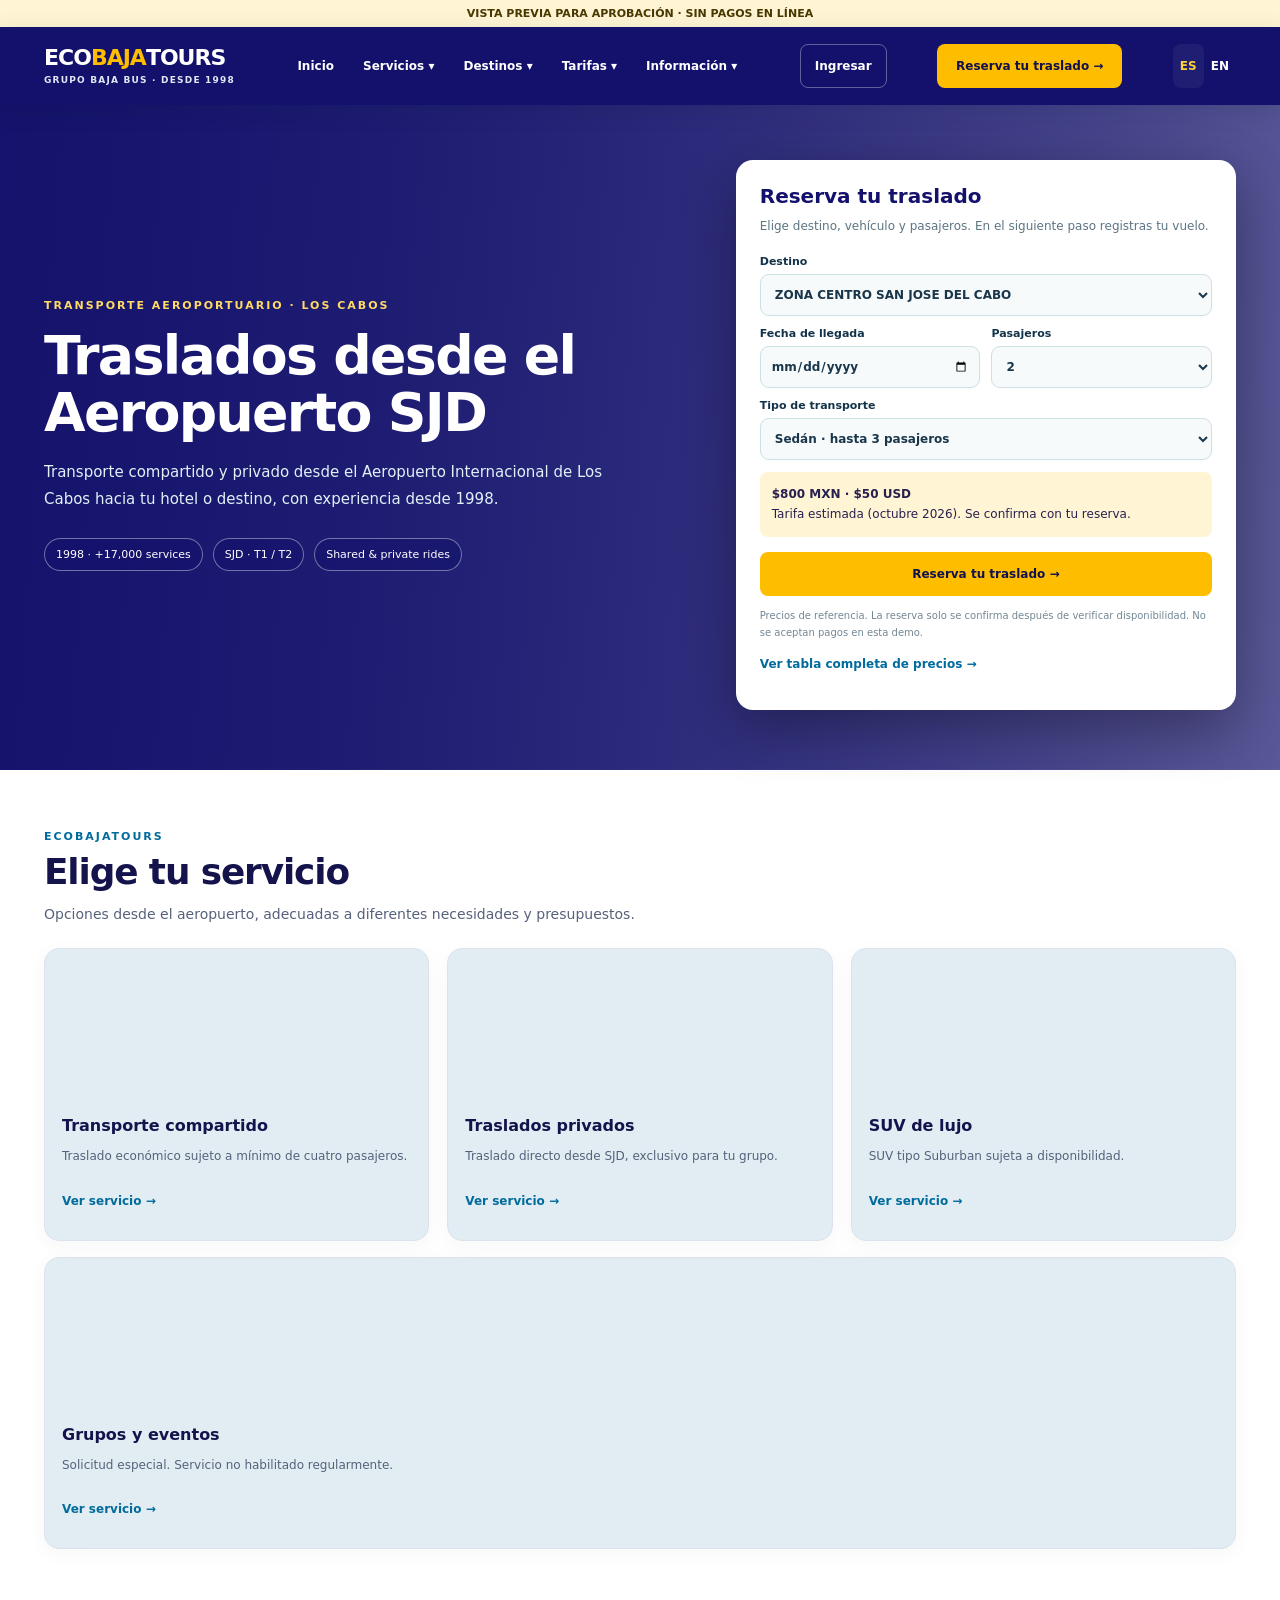
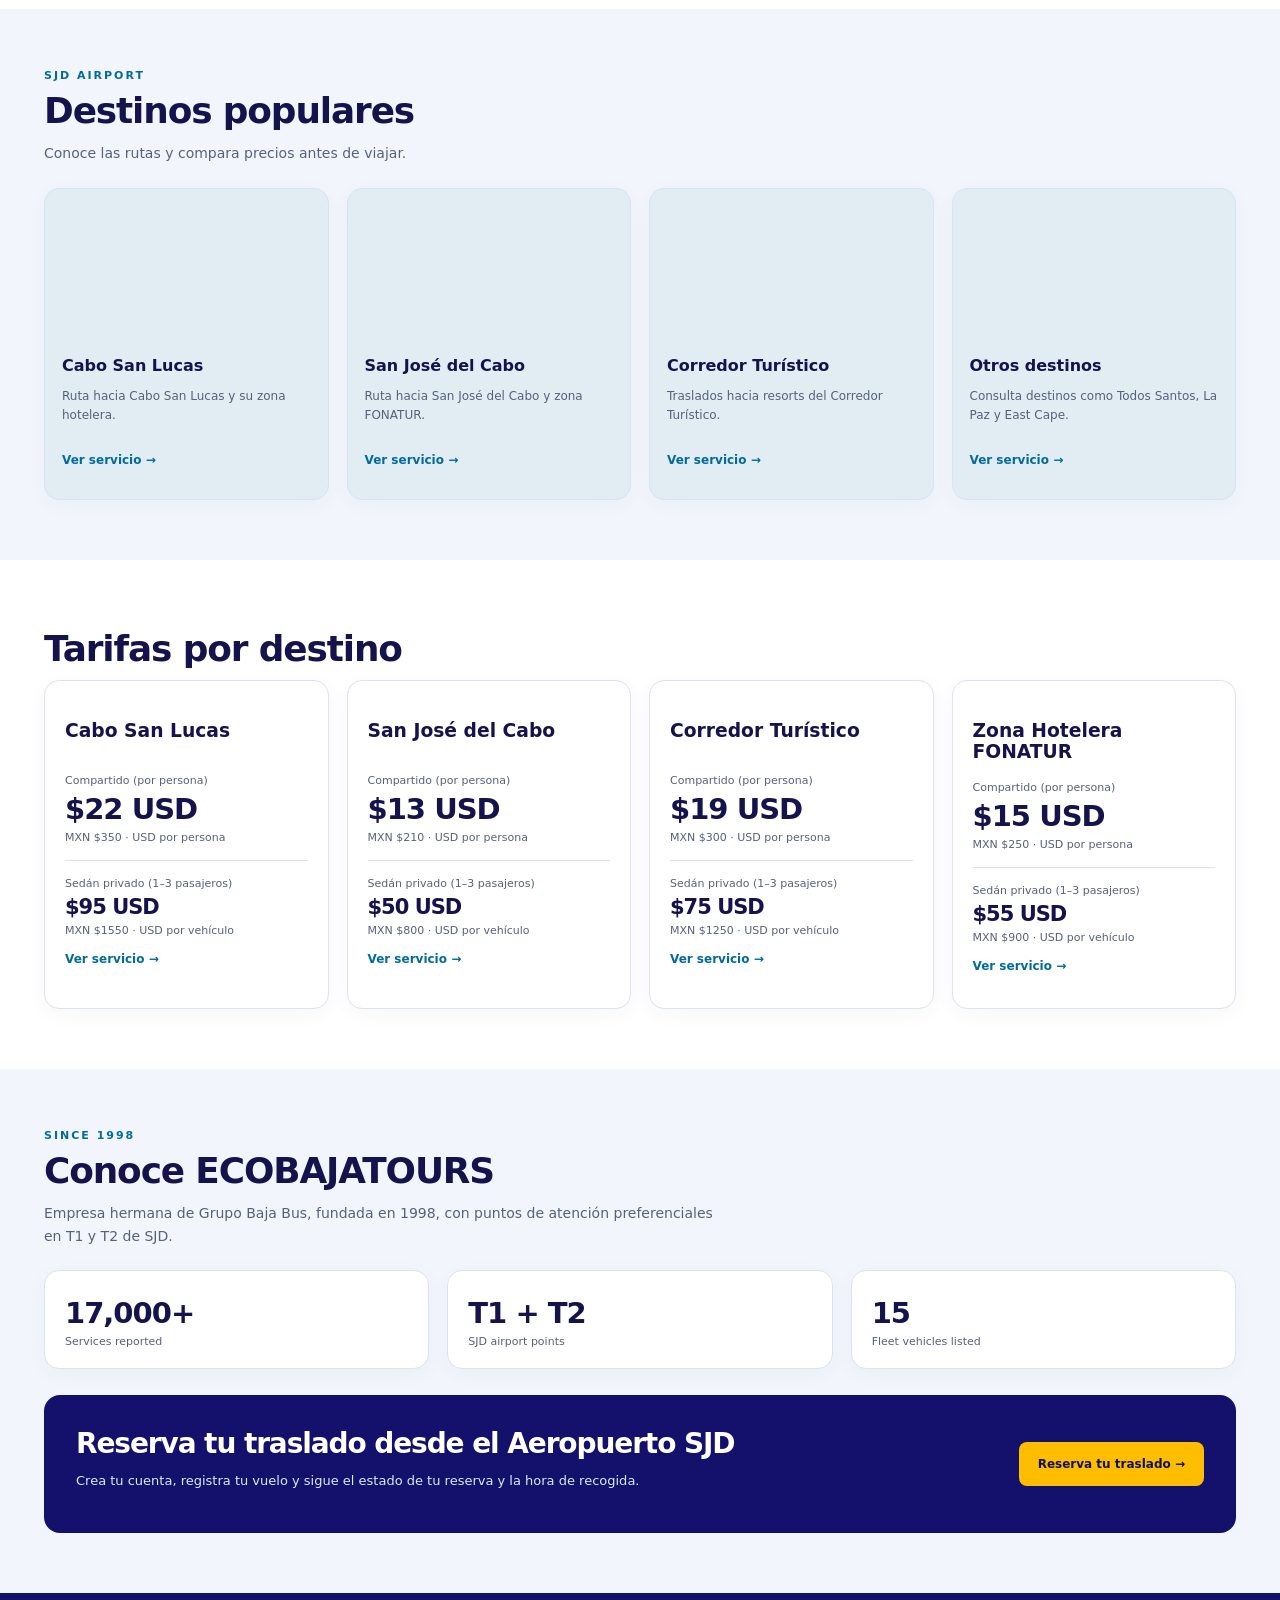
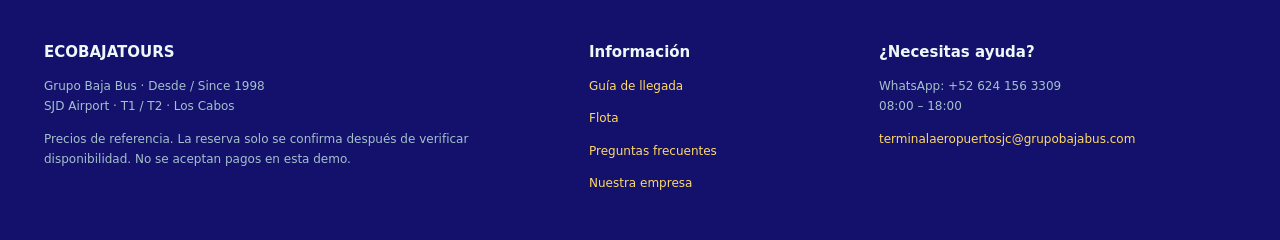
==== commit 94641045: "Add ride booking with customer accounts and admin portal to ECOBAJATOURS proposal 1 - Replace "Get a" ====
--- a/ecobajatours/propuesta-1-sitio-completo.html
+++ b/ecobajatours/propuesta-1-sitio-completo.html
@@ -1,4 +1,4 @@
-<!doctype html><html lang="es" data-type="service"><head><meta charset="utf-8"><meta name="viewport" content="width=device-width,initial-scale=1"><meta name="theme-color" content="#071c30"><meta name="description" content="ECOBAJATOURS transporte aeroportuario desde SJD a Los Cabos. Traslados privados y compartidos, tarifas de referencia y guía de llegada."><title>ECOBAJATOURS — Propuesta web</title><style>
+<!doctype html><html lang="es" data-type="service"><head><meta charset="utf-8"><meta name="viewport" content="width=device-width,initial-scale=1"><meta name="theme-color" content="#071c30"><meta name="description" content="ECOBAJATOURS transporte aeroportuario desde SJD a Los Cabos. Traslados privados y compartidos, tarifas de referencia y guía de llegada."><title>ECOBAJATOURS — Propuesta web</title><script src="https://cdn.jsdelivr.net/npm/@supabase/supabase-js@2.45.4/dist/umd/supabase.min.js"></script><script src="js/ecoba-config.js"></script><style>
 :root{font-family:Inter,ui-sans-serif,system-ui,-apple-system,Segoe UI,Arial,sans-serif;color:#102d48;background:#eaf1f5}*{box-sizing:border-box}html{scroll-behavior:smooth}body{margin:0}button,input,select{font:inherit}button{cursor:pointer}a{text-decoration:none;color:inherit}button:focus-visible,a:focus-visible,input:focus-visible,select:focus-visible{outline:3px solid #ff8500;outline-offset:3px}img{display:block;width:100%;object-fit:cover}svg{display:block}.demo{background:#dcf7f3;text-align:center;color:#075763;font-size:11px;font-weight:700;padding:7px 15px}.root{--navy:#06243d;--ink:#0a2a45;--blue:#067e95;--teal:#ffbd00;--bg:#fff;--soft:#edf8fa;--card:#fff;--line:#d8e6ed;--muted:#587087;background:var(--bg);color:var(--ink);min-height:100vh}.root.premium{--navy:#061728;--ink:#eaf4f8;--blue:#40d7d0;--teal:#46ddd3;--bg:#071b2e;--soft:#0c2a40;--card:#112e45;--line:#28485b;--muted:#b1cad4}.wrap{max-width:1240px;margin:auto;padding-left:24px;padding-right:24px}.header{position:sticky;top:0;z-index:30;background:var(--navy);color:white;box-shadow:0 5px 22px #04182820}.headin{display:flex;justify-content:space-between;align-items:center;gap:22px;min-height:78px}.logo{white-space:nowrap;cursor:pointer;font-size:22px;font-weight:900;letter-spacing:-1px;line-height:1.1}.logo b{color:#ffbd00}.logo small{display:block;font-size:9px;letter-spacing:1.2px;color:#b1dae1;font-weight:600;margin-top:6px}.nav{display:flex;align-items:center;gap:5px}.navitem{position:relative}.navbtn,.langs button,.mobilemenu{background:none;color:#fff;border:0;padding:11px 12px;font-weight:700;font-size:12px;border-radius:8px}.navbtn:hover,.navbtn.active,.langs button.active{color:#5eece7;background:#ffffff0e}.submenu{display:none;position:absolute;top:100%;left:0;min-width:260px;background:white;color:#143449;padding:8px;border:1px solid #d9e7ea;border-radius:12px;box-shadow:0 16px 45px #001a3040;z-index:40}.navitem:hover .submenu,.navitem:focus-within .submenu,.navitem.open .submenu{display:block}.submenu button{display:block;width:100%;padding:12px;text-align:left;border:0;background:transparent;color:#17374c;border-radius:8px;font-size:12px}.submenu button:hover{background:#e9f8fa}.headcta,.button{background:linear-gradient(135deg,#18d7d7,#05aab5);color:#022b39;border:0;padding:12px 19px;font-weight:800;font-size:12px;border-radius:10px;display:inline-flex;gap:9px;justify-content:center;align-items:center}.headcta:hover,.button:hover{filter:brightness(1.08)}.langs{display:flex;white-space:nowrap}.langs button{padding:9px 7px}.mobilemenu{display:none}.mobilepanel{display:none}.hero{position:relative;color:white;background:linear-gradient(125deg,#064367,#1693a7)}.hero:before{content:'';position:absolute;inset:0;background:linear-gradient(90deg,#042340eF 0%,#063857bd 48%,#06416f50 100%)}.premium .hero:before{background:linear-gradient(105deg,#020e20f9 5%,#071d38dd 54%,#071d3860 100%)}.heroin{position:relative;display:grid;grid-template-columns:1.13fr .87fr;gap:42px;align-items:center;min-height:460px;padding-top:55px;padding-bottom:60px}.eyebrow{font-size:11px;letter-spacing:2px;font-weight:850;color:#ffda65;text-transform:uppercase}.hero h1,.routehero h1{font-size:clamp(35px,4.2vw,63px);letter-spacing:-1.7px;line-height:1.065;margin:15px 0 18px;max-width:680px}.premium .hero h1,.premium .routehero h1{font-family:Georgia,serif;font-weight:500;letter-spacing:-1px}.hero p,.routehero p{color:#e2f0f7;font-size:15px;line-height:1.75;max-width:580px}.trustchips{display:flex;flex-wrap:wrap;gap:10px;margin-top:26px}.trustchips span{font-size:11px;background:#05243d99;border:1px solid #b0f9f344;padding:9px 11px;border-radius:25px}.searchpanel{background:#fff;color:#12334a;padding:24px;border-radius:17px;box-shadow:0 18px 55px #0005}.premium .searchpanel{background:#112e43f0;color:white;border:1px solid #416175;border-radius:8px}.searchpanel h2{font-size:20px;margin:0 0 8px}.searchpanel p{font-size:12px;color:#5b7582;margin:0 0 18px}.premium .searchpanel p{color:#b2c8d5}.fields{display:grid;grid-template-columns:1fr 1fr;gap:11px}.fields label{font-size:11px;font-weight:750}.fields label.wide{grid-column:span 2}.fields input,.fields select{width:100%;min-width:0;margin-top:6px;padding:12px 10px;border:1px solid #cddfe7;background:#f7fafb;color:#19364b;border-radius:9px;font-size:12px}.searchpanel .button{width:100%;margin-top:15px;padding:15px}.smallprint{font-size:10px!important;line-height:1.6;color:#738794!important;margin:11px 0 0!important}.premium .smallprint{color:#c9d6dc!important}.estimate{background:#e1fbf7;color:#0b5360;padding:12px;border-radius:8px;margin-top:12px;font-size:12px;line-height:1.7}.estimate a{font-weight:800;text-decoration:underline}.section{padding:60px 0}.section.tinted{background:var(--soft)}.kicker{font-size:11px;color:var(--blue);text-transform:uppercase;font-weight:900;letter-spacing:2px}.section h2{font-size:clamp(25px,2.8vw,36px);letter-spacing:-1.1px;margin:8px 0 11px}.subline{color:var(--muted);font-size:14px;max-width:680px;line-height:1.65;margin:0 0 22px}.grid{display:grid;grid-template-columns:repeat(3,minmax(0,1fr));gap:18px}.grid.four{grid-template-columns:repeat(4,minmax(0,1fr))}.tile{background:var(--card);border:1px solid var(--line);border-radius:15px;overflow:hidden;box-shadow:0 5px 20px #092f4f0a;min-width:0}.premium .tile{border-radius:7px}.tilebody{padding:17px}.tilebody h3{font-size:16px;margin:0 0 8px}.tilebody p{font-size:12px;line-height:1.65;color:var(--muted)}.tile img{height:150px}.cardlink{display:inline-flex;align-items:center;gap:7px;color:var(--blue);background:none;border:0;padding:6px 0;font-weight:850;font-size:12px;text-align:left}.pricebox{padding:20px}.pricebox h3{min-height:35px}.pricebox .number{font-size:29px;font-weight:850;letter-spacing:-1px;margin:5px 0}.pricebox .label{font-size:11px;color:var(--muted)}.pricebox hr{border:0;border-top:1px solid var(--line);margin:16px 0}.photoheader{display:flex;align-items:center;gap:12px}.photoheader img{height:65px;width:82px;border-radius:9px}.photoheader h3{margin:0}.linkrow{padding:15px;display:flex;align-items:center;justify-content:space-between;border-bottom:1px solid var(--line);font-weight:700;font-size:13px;gap:15px}.linkrow:hover{background:var(--soft)}.linkrow img{height:58px;width:76px;flex-shrink:0;border-radius:9px}.linkrow span{flex:1}.linkrow .arr{color:var(--blue)}.fourpanel{display:grid;grid-template-columns:repeat(4,minmax(0,1fr));gap:14px}.fourpanel article{background:var(--card);border:1px solid var(--line);border-radius:16px;overflow:hidden}.fourpanel h3{font-size:17px;margin:16px 16px 8px}.fourpanel p{font-size:11px;color:var(--muted);margin:0 16px 13px}.ctaarea{margin-top:26px;border-radius:16px;background:linear-gradient(105deg,#06243cf7,#056477d9),none center/cover;color:white;padding:32px;display:flex;align-items:center;justify-content:space-between;gap:24px}.ctaarea h2{font-size:28px;margin:0 0 8px}.ctaarea p{font-size:13px;color:#d8edf3}.routehero{background:linear-gradient(120deg,#052f50,#14728a);color:white}.premium .routehero{background:linear-gradient(110deg,#061425,#153a53)}.routeheroin{display:grid;grid-template-columns:1fr 1fr;gap:30px;align-items:center;padding-top:50px;padding-bottom:50px;min-height:370px}.routehero h1{font-size:clamp(32px,3.7vw,51px)}.mapcard{background:#06304c;border:2px solid #baf9f4;border-radius:16px;overflow:hidden;box-shadow:0 10px 32px #0005}.mapcard header{padding:13px 16px;text-align:center;font-size:12px;font-weight:850;background:#07253c;color:white}.mapcard svg{width:100%;height:auto}.mapcard footer{font-size:10px;color:#c0e5e7;padding:10px 15px;text-align:center}.split{display:grid;grid-template-columns:1.35fr .85fr;gap:24px}.fact{background:var(--soft);padding:15px;border-radius:10px;border:1px solid var(--line);font-size:13px;line-height:1.5;margin:10px 0}.notice{background:var(--soft);border-left:4px solid var(--teal);padding:15px 18px;font-size:12px;line-height:1.7;border-radius:0 8px 8px 0;margin-top:20px}.details{margin:8px 0;border:1px solid var(--line);padding:17px 20px;border-radius:10px}.details summary{cursor:pointer;font-weight:800;font-size:14px}.details p{font-size:13px;color:var(--muted);line-height:1.7}.footer{background:#061c30;color:#eef8f8;padding:35px 0}.footinner{display:grid;grid-template-columns:2fr 1fr 1.4fr;gap:35px;font-size:12px}.footinner p{color:#a6c0cb;line-height:1.7}.footinner a{color:#ffda65;overflow-wrap:anywhere}.footinner h3{font-size:15px}.example{font-size:11px;color:var(--muted);padding-top:10px}.vehrow{display:grid;grid-template-columns:130px 1fr 100px 100px;gap:14px;align-items:center;padding:13px 0;border-bottom:1px solid var(--line);font-size:13px}.vehrow img{height:83px;border-radius:8px}.compare{display:grid;grid-template-columns:repeat(2,minmax(0,1fr));gap:12px}.maplink{display:inline-block;color:#ffda65;text-decoration:underline;font-weight:700;font-size:12px;margin-top:10px}.mobilebottom{display:none}
 @media(max-width:1080px){.navbtn{padding:8px 7px}.headin{gap:12px}.logo{font-size:19px}.heroin{gap:20px}.fourpanel{grid-template-columns:repeat(2,1fr)}}
 @media(max-width:850px){.nav{display:none}.mobilemenu{display:block}.mobilepanel.visible{display:block;background:#0b2d47;padding:10px 20px;max-height:70vh;overflow-y:auto}.mobilepanel button{display:block;width:100%;padding:13px;border:0;border-bottom:1px solid #ffffff22;text-align:left;color:white;background:none}.mobilepanel .mobilegroup{font-size:11px;color:#79ede1;font-weight:850;text-transform:uppercase;letter-spacing:1px;margin:18px 0 5px}.heroin,.routeheroin,.split{grid-template-columns:1fr}.heroin{min-height:0;padding-top:55px}.routeheroin{padding-top:35px}.grid{grid-template-columns:repeat(2,minmax(0,1fr))}.grid.four{grid-template-columns:repeat(2,1fr)}.footinner{grid-template-columns:1fr 1fr}.routehero h1{font-size:39px}}
@@ -70,18 +70,18 @@
 @media(max-width:560px){.tariff-filters{grid-template-columns:1fr}.tariff-filters label:first-child{grid-column:auto}.tariff-intro .button{width:100%}.tariff-table{font-size:13px}.tariff-table th,.tariff-table td{padding:14px 12px}.tariff-scroll{max-height:560px}.tariff-intro h1{letter-spacing:-.8px}.logo{font-size:16px}.logo small{font-size:8px}.headin .langs button{padding:9px 6px}.mobilemenu{padding:9px}.searchpanel{min-width:0}.fields input,.fields select{font-size:16px}}
 @media(prefers-reduced-motion:reduce){*{scroll-behavior:auto!important;transition:none!important;animation:none!important}}
 .ctaarea,.routehero{background:#13116b}.hero:before{background:linear-gradient(90deg,#13116bee,#13116b88)}
-.tariff-nav{display:block;padding:14px 12px;min-height:44px;font-size:12px}.tariff-nav:hover{background:#fff5d5;color:#13116b}</style><meta name="page-type" content="service"><meta name="site-kind" content="other"><meta property="og:title" content="ECOBAJATOURS · Traslados desde SJD"><meta property="og:description" content="Consulta tarifas por hotel y vehículo en MXN y USD."></head><body><a class="skip-link" href="#main">Saltar al contenido</a><div id="app" class="root"><div class="demo">VISTA PREVIA PARA APROBACIÓN · SIN RESERVAS NI PAGOS REALES</div><div id="header"></div><main id="main"><div class="wrap" style="padding-top:100px;padding-bottom:100px"><h1>ECOBAJATOURS</h1><p>Propuesta de diseño web · Servicios y destinos desde Aeropuerto SJD.</p></div></main><div id="footer"></div></div>
+.tariff-nav{display:block;padding:14px 12px;min-height:44px;font-size:12px}.tariff-nav:hover{background:#fff5d5;color:#13116b}.acctbtn{background:transparent;color:#fff;border:1px solid #ffffff55;border-radius:8px;padding:10px 14px;font-weight:800;font-size:12px;min-height:44px;white-space:nowrap;cursor:pointer}.acctbtn:hover{border-color:#ffbd00;color:#ffcf36}.ride-form h2{margin-bottom:12px}.acct-box{border:1px solid #dce2ee;border-radius:12px;padding:14px;margin:16px 0 0;min-width:0}.acct-box legend{padding:0 6px;font-weight:800;font-size:12px;color:#13116b;letter-spacing:.5px}.acct-tabs{display:grid;grid-template-columns:1fr 1fr;gap:6px;background:#eef2f9;padding:4px;border-radius:10px;margin-bottom:12px}.acct-tabs button{border:0;background:transparent;color:#4a5570;padding:9px 6px;border-radius:7px;font-weight:800;font-size:12px;min-height:40px;cursor:pointer}.acct-tabs button[aria-selected=true]{background:#13116b;color:#fff}.acct-box.mode-login .signup-only{display:none}.google-btn{width:100%;display:flex;align-items:center;justify-content:center;gap:10px;background:#fff;color:#1f1f1f;border:1px solid #dadce0;border-radius:8px;padding:11px;font-weight:700;font-size:13px;min-height:44px;cursor:pointer}.google-btn:hover{background:#f6f7f9}.or{display:flex;align-items:center;gap:10px;margin:12px 0;font-size:11px;color:#5b6b80}.or:before,.or:after{content:"";flex:1;height:1px;background:#dce2ee}.searchpanel .hint{font-size:11px;margin:8px 0 0}.acct-box.signed{display:flex;flex-wrap:wrap;justify-content:space-between;gap:8px;align-items:center;font-size:12px;background:#f2f6fc}.linkbtn{background:none;border:0;color:#005f8a;font-weight:800;font-size:12px;text-decoration:underline;padding:6px 0;min-height:32px;cursor:pointer}.form-msg{font-size:12px;line-height:1.6;margin-top:12px}.form-msg:empty{display:none}.form-msg.error{background:#ffe9e6;color:#8a1c0c;padding:10px 12px;border-radius:8px}.form-msg.ok{background:#fff5d5;color:#28204f;padding:10px 12px;border-radius:8px}.button[disabled]{opacity:.6;cursor:wait}.ride-steps{list-style:none;padding:0;margin:22px 0 0;display:grid;gap:12px;max-width:520px}.ride-steps li{display:flex;gap:12px;align-items:center;font-size:14px;color:#e2e6f5}.ride-steps b{width:30px;height:30px;border-radius:50%;background:#ffbd00;color:#13116b;display:grid;place-items:center;flex-shrink:0}.notice-warn{background:#fff5d5;color:#544000!important;border-radius:8px;padding:10px 12px;font-size:12px!important;margin-top:18px}.notice-ok{background:#e7f7ee;color:#0f5132;border:1px solid #b7e4c7;border-radius:10px;padding:14px 16px;font-size:14px;margin:0 0 20px}.acct-head{display:flex;justify-content:space-between;align-items:flex-end;gap:16px;flex-wrap:wrap;margin-bottom:22px}.acct-head h2{margin:6px 0 4px}.acct-actions{display:flex;gap:14px;align-items:center}.booking-list{display:grid;grid-template-columns:repeat(auto-fill,minmax(320px,1fr));gap:18px}.booking-card{background:#fff;border:1px solid var(--line);border-left:5px solid #ffbd00;border-radius:12px;padding:20px;box-shadow:0 8px 24px #13116b0f;min-width:0}.booking-card.st-confirmed{border-left-color:#1f9d55}.booking-card.st-cancelled{border-left-color:#b3b9c6;opacity:.8}.booking-card.st-completed{border-left-color:#009fdb}.booking-card header{display:flex;justify-content:space-between;gap:10px;align-items:flex-start;margin-bottom:14px}.booking-card h3{margin:4px 0 0;font-size:17px;color:#13116b}.bk-code{font-family:ui-monospace,Menlo,Consolas,monospace;font-size:12px;color:#56617b;letter-spacing:.5px}.badge{font-size:11px;font-weight:800;padding:5px 10px;border-radius:999px;white-space:nowrap;background:#fff5d5;color:#6b4e00}.badge.st-confirmed{background:#e7f7ee;color:#0f5132}.badge.st-cancelled{background:#eef0f4;color:#4b5263}.badge.st-completed{background:#e3f4fc;color:#005a80}.booking-card dl{margin:0;display:grid;gap:9px}.booking-card dl div{display:grid;grid-template-columns:96px 1fr;gap:10px;font-size:13px}.booking-card dt{color:#56617b;font-weight:700}.booking-card dd{margin:0;color:#14134c;min-width:0;overflow-wrap:anywhere}.bk-msg{margin:14px 0 0;background:#f2f6fc;border-radius:8px;padding:10px 12px;font-size:13px;line-height:1.6;color:#14134c}.empty-card{background:#fff;border:1px dashed #c7cfe0;border-radius:14px;padding:32px;text-align:center}.empty-card p{color:var(--muted)}@media(max-width:560px){.acctbtn{display:none}.booking-list{grid-template-columns:1fr}.booking-card dl div{grid-template-columns:84px 1fr}.searchpanel .fields{grid-template-columns:1fr}.searchpanel .fields label.wide{grid-column:auto}.acct-actions{width:100%;justify-content:space-between}}</style><meta name="page-type" content="service"><meta name="site-kind" content="other"><meta property="og:title" content="ECOBAJATOURS · Traslados desde SJD"><meta property="og:description" content="Consulta tarifas por hotel y vehículo en MXN y USD."></head><body><a class="skip-link" href="#main">Saltar al contenido</a><div id="app" class="root"><div class="demo">VISTA PREVIA PARA APROBACIÓN · SIN PAGOS EN LÍNEA</div><div id="header"></div><main id="main"><div class="wrap" style="padding-top:100px;padding-bottom:100px"><h1>ECOBAJATOURS</h1><p>Propuesta de diseño web · Servicios y destinos desde Aeropuerto SJD.</p></div></main><div id="footer"></div></div>
 <script>
 (function(){
 "use strict";
 const theme="v1";
 const root=document.getElementById("app");if(theme==="v3")root.classList.add("premium");
 let locale="es",page="home",mobile=false;
-const slugs=["home","shared","private","suv","groups","cabo","san","corridor","other","rates","compare","vehicle-rates","arrival","about","fleet","faq","booking"];
+const slugs=["home","shared","private","suv","groups","cabo","san","corridor","other","rates","compare","vehicle-rates","arrival","about","fleet","faq","booking","account"];
 const menus=[["services",["shared","private","suv","groups"]],["destinations",["cabo","san","corridor","other"]],["prices",["rates","compare","vehicle-rates"]],["info",["arrival","about","fleet","faq"]]];
 const copy={
-es:{home:"Inicio",services:"Servicios",destinations:"Destinos",prices:"Tarifas",info:"Información",booking:"Reservar",shared:"Transporte compartido",private:"Traslados privados",suv:"SUV de lujo",groups:"Grupos y eventos",cabo:"Cabo San Lucas",san:"San José del Cabo",corridor:"Corredor Turístico",other:"Otros destinos",rates:"Tabla de precios",compare:"Compartido vs. privado", "vehicle-rates":"Tarifas por vehículo",arrival:"Guía de llegada",about:"Nuestra empresa",fleet:"Flota",faq:"Preguntas frecuentes",headline:"Traslados desde el Aeropuerto SJD",lead:"Transporte compartido y privado desde el Aeropuerto Internacional de Los Cabos hacia tu hotel o destino, con experiencia desde 1998.",kicker:"TRANSPORTE AEROPORTUARIO · LOS CABOS",reserve:"Consultar disponibilidad",formTitle:"Cotiza tu traslado",formSub:"Consulta el precio de referencia y solicita disponibilidad.",origin:"Origen",destination:"Destino",date:"Fecha de llegada",pax:"Pasajeros",type:"Tipo de traslado",check:"Consultar tarifa estimada",sharedLabel:"Compartido (por persona)",privateLabel:"Sedán privado (1–3 pasajeros)",terms:"Precios de referencia. La reserva solo se confirma después de verificar disponibilidad. No se aceptan pagos en esta demo.",category:"Elige tu servicio",categorySub:"Opciones desde el aeropuerto, adecuadas a diferentes necesidades y presupuestos.",popular:"Destinos populares",popularSub:"Conoce las rutas y compara precios antes de viajar.",from:"Desde",forPerson:"USD por persona",forVehicle:"USD por vehículo",fleetTitle:"Vehículos para cada viaje",fleetSub:"Flota reportada con aire acondicionado. Las fotos son de stock, no de la flota de ECOBAJATOURS. El modelo se asigna según disponibilidad.",why:"Conoce ECOBAJATOURS",whySub:"Empresa hermana de Grupo Baja Bus, fundada en 1998, con puntos de atención preferenciales en T1 y T2 de SJD.",next:"Consultar por WhatsApp",more:"Ver servicio",mapTitle:"Ruta ilustrativa por carretera",mapNote:"Esquema ilustrativo, no mapa de navegación. La ruta real depende del hotel y las vías habilitadas.",realMap:"Abrir ruta real en Google Maps",routeH:"Traslado del Aeropuerto SJD a",routeSub:"Compara servicios, consulta los precios de referencia y confirma la ubicación exacta de tu destino.",options:"Opciones de traslado",optionsSub:"Servicios sujetos a disponibilidad del aeropuerto.",fares:"Tarifas de referencia",faresSub:"La tarifa final depende del destino, número de pasajeros y disponibilidad.",know:"Información importante",cta:"Solicita disponibilidad para tu traslado",ctaSub:"Te atenderemos por WhatsApp. La confirmación requiere verificación del servicio.",allRates:"Tarifas por destino",allRatesSub:"El servicio compartido se cobra por pasajero y el privado por vehículo.",details:"Condiciones de operación",pending:"Próximamente · Solicitar cotización",arriving:"Llegada al Aeropuerto SJD",aboutTitle:"Transporte aeroportuario desde 1998",faqTitle:"Preguntas frecuentes",vehCapacity:"Pasajeros",bags:"Equipaje",units:"Unidades",help:"¿Necesitas ayuda?",helpDesc:"Oficina bilingüe de 8:00 a 18:00 h. WhatsApp: +52 624 156 3309.",button:"Enviar consulta",faqList:[["¿Cuándo sale el transporte compartido?","El transporte compartido requiere al menos cuatro pasajeros para iniciar. La espera promedio es de 20 minutos y puede variar."],["¿Puedo reservar un regreso desde el hotel?","Actualmente no están habilitados los traslados de regreso con salida desde hoteles por las restricciones de placas de transporte turístico."],["¿Dónde se encuentra el conductor?","El punto de encuentro es al exterior del edificio terminal: T1 para vuelos nacionales y T2 para vuelos internacionales."],["¿Qué ocurre si se retrasa mi vuelo?","El equipo monitorea los vuelos y espera al pasajero si hay retrasos."],["¿Qué medios de pago aceptan?","En taquilla se acepta efectivo. Se reportan Visa, Mastercard y Amex, en MXN y USD. PayPal todavía está pendiente de integración."],["¿Puedo viajar con mascotas o silla infantil?","Las mascotas deben ir en caja o jaula. En compartido se cobra un pasajero extra; en privado no. Se reporta una silla de bebé con condiciones equivalentes."],["¿Hay cargos por espera?","Se reportan 15 a 20 minutos de tolerancia, después se cobra USD 1 por minuto."],["¿Cuándo se realizan los reembolsos?","Los reembolsos aprobados se procesan dentro de 72 horas laborales. Los cambios se solicitan con 24 horas de anticipación."]]},
-en:{home:"Home",services:"Services",destinations:"Destinations",prices:"Rates",info:"Information",booking:"Book",shared:"Shared airport shuttle",private:"Private transfers",suv:"Luxury SUV",groups:"Groups & events",cabo:"Cabo San Lucas",san:"San José del Cabo",corridor:"Tourist Corridor",other:"Other destinations",rates:"Price table",compare:"Shared vs. private", "vehicle-rates":"Rates by vehicle",arrival:"Arrival guide",about:"Our company",fleet:"Fleet",faq:"Frequently asked questions",headline:"Transportation from SJD Airport",lead:"Shared and private transfers from Los Cabos International Airport to hotels and destinations, with local experience since 1998.",kicker:"AIRPORT TRANSPORTATION · LOS CABOS",reserve:"Check availability",formTitle:"Find your transfer",formSub:"Get a reference fare and request availability.",origin:"Pickup",destination:"Destination",date:"Arrival date",pax:"Passengers",type:"Service type",check:"Check estimated fare",sharedLabel:"Shared (per person)",privateLabel:"Private sedan (1–3 passengers)",terms:"Reference fares only. Bookings are confirmed after staff verifies availability. No payments are taken in this demo.",category:"Choose your service",categorySub:"Airport transportation options for different travel needs and budgets.",popular:"Popular destinations",popularSub:"Explore routes and compare fares before you arrive.",from:"From",forPerson:"USD per passenger",forVehicle:"USD per vehicle",fleetTitle:"Vehicles for every trip",fleetSub:"Reported air-conditioned fleet. Stock photos are not pictures of the ECOBAJATOURS fleet. Vehicles are assigned subject to availability.",why:"Get to know ECOBAJATOURS",whySub:"A Grupo Baja Bus sister company founded in 1998, with preferred service points in SJD Terminals 1 and 2.",next:"Contact on WhatsApp",more:"View service",mapTitle:"Illustrative road route",mapNote:"Illustrative diagram, not a navigation map. The actual route depends on your hotel and available roads.",realMap:"Open actual route in Google Maps",routeH:"SJD Airport transfer to",routeSub:"Compare services, view reference fares and check your destination before requesting a transfer.",options:"Transfer options",optionsSub:"Services subject to airport availability.",fares:"Reference fares",faresSub:"Final fares depend on your destination, party size and vehicle availability.",know:"Important information",cta:"Request availability for your airport transfer",ctaSub:"Our office can assist you on WhatsApp. Service must be confirmed first.",allRates:"Rates by destination",allRatesSub:"Shared service is priced per passenger; private service per vehicle.",details:"Operational conditions",pending:"Coming soon · Request quote",arriving:"Arriving at SJD Airport",aboutTitle:"Airport transportation since 1998",faqTitle:"Frequently asked questions",vehCapacity:"Passengers",bags:"Bags",units:"Units",help:"Need help?",helpDesc:"Bilingual office 8am–6pm. WhatsApp: +52 624 156 3309.",button:"Send inquiry",faqList:[["When does the shared shuttle depart?","Shared transfers need a minimum of four passengers to depart. Average wait is about 20 minutes and may vary."],["Can you pick me up at my hotel for the return trip?","Hotel pickups and return trips are not currently available due to tourism-plate restrictions."],["Where do I meet the driver?","Outside the terminal building: T1 for domestic and T2 for international flights."],["What if my flight is delayed?","The team monitors flights and waits for delayed passengers."],["Which payment methods are accepted?","Cash is accepted at the airport counter. Visa, Mastercard and Amex in MXN and USD are listed. PayPal is not yet integrated."],["Can I bring pets or a child seat?","Pets must travel in a carrier. In shared rides, pets count as an extra passenger; private transfers do not charge extra. One baby seat is reported, with equivalent conditions."],["Is extra waiting time charged?","A 15–20-minute grace period is reported; after that, USD 1 per minute applies."],["How long do refunds take?","Approved refunds are processed within 72 business hours. Changes should be requested at least 24 hours ahead."]]}};
+es:{home:"Inicio",services:"Servicios",destinations:"Destinos",prices:"Tarifas",info:"Información",booking:"Reserva tu traslado",account:"Mi cuenta",shared:"Transporte compartido",private:"Traslados privados",suv:"SUV de lujo",groups:"Grupos y eventos",cabo:"Cabo San Lucas",san:"San José del Cabo",corridor:"Corredor Turístico",other:"Otros destinos",rates:"Tabla de precios",compare:"Compartido vs. privado", "vehicle-rates":"Tarifas por vehículo",arrival:"Guía de llegada",about:"Nuestra empresa",fleet:"Flota",faq:"Preguntas frecuentes",headline:"Traslados desde el Aeropuerto SJD",lead:"Transporte compartido y privado desde el Aeropuerto Internacional de Los Cabos hacia tu hotel o destino, con experiencia desde 1998.",kicker:"TRANSPORTE AEROPORTUARIO · LOS CABOS",reserve:"Reserva tu traslado",formTitle:"Reserva tu traslado",formSub:"Registra tu vuelo y tu destino. Te confirmamos la reserva y la hora de recogida en tu cuenta.",origin:"Origen",destination:"Destino",date:"Fecha de llegada",pax:"Pasajeros",type:"Tipo de traslado",check:"Consultar tarifa estimada",sharedLabel:"Compartido (por persona)",privateLabel:"Sedán privado (1–3 pasajeros)",terms:"Precios de referencia. La reserva solo se confirma después de verificar disponibilidad. No se aceptan pagos en esta demo.",category:"Elige tu servicio",categorySub:"Opciones desde el aeropuerto, adecuadas a diferentes necesidades y presupuestos.",popular:"Destinos populares",popularSub:"Conoce las rutas y compara precios antes de viajar.",from:"Desde",forPerson:"USD por persona",forVehicle:"USD por vehículo",fleetTitle:"Vehículos para cada viaje",fleetSub:"Flota reportada con aire acondicionado. Las fotos son de stock, no de la flota de ECOBAJATOURS. El modelo se asigna según disponibilidad.",why:"Conoce ECOBAJATOURS",whySub:"Empresa hermana de Grupo Baja Bus, fundada en 1998, con puntos de atención preferenciales en T1 y T2 de SJD.",next:"Consultar por WhatsApp",more:"Ver servicio",mapTitle:"Ruta ilustrativa por carretera",mapNote:"Esquema ilustrativo, no mapa de navegación. La ruta real depende del hotel y las vías habilitadas.",realMap:"Abrir ruta real en Google Maps",routeH:"Traslado del Aeropuerto SJD a",routeSub:"Compara servicios, consulta los precios de referencia y confirma la ubicación exacta de tu destino.",options:"Opciones de traslado",optionsSub:"Servicios sujetos a disponibilidad del aeropuerto.",fares:"Tarifas de referencia",faresSub:"La tarifa final depende del destino, número de pasajeros y disponibilidad.",know:"Información importante",cta:"Reserva tu traslado desde el Aeropuerto SJD",ctaSub:"Crea tu cuenta, registra tu vuelo y sigue el estado de tu reserva y la hora de recogida.",allRates:"Tarifas por destino",allRatesSub:"El servicio compartido se cobra por pasajero y el privado por vehículo.",details:"Condiciones de operación",pending:"Próximamente · Solicitar cotización",arriving:"Llegada al Aeropuerto SJD",aboutTitle:"Transporte aeroportuario desde 1998",faqTitle:"Preguntas frecuentes",vehCapacity:"Pasajeros",bags:"Equipaje",units:"Unidades",help:"¿Necesitas ayuda?",helpDesc:"Oficina bilingüe de 8:00 a 18:00 h. WhatsApp: +52 624 156 3309.",button:"Enviar consulta",faqList:[["¿Cuándo sale el transporte compartido?","El transporte compartido requiere al menos cuatro pasajeros para iniciar. La espera promedio es de 20 minutos y puede variar."],["¿Puedo reservar un regreso desde el hotel?","Actualmente no están habilitados los traslados de regreso con salida desde hoteles por las restricciones de placas de transporte turístico."],["¿Dónde se encuentra el conductor?","El punto de encuentro es al exterior del edificio terminal: T1 para vuelos nacionales y T2 para vuelos internacionales."],["¿Qué ocurre si se retrasa mi vuelo?","El equipo monitorea los vuelos y espera al pasajero si hay retrasos."],["¿Qué medios de pago aceptan?","En taquilla se acepta efectivo. Se reportan Visa, Mastercard y Amex, en MXN y USD. PayPal todavía está pendiente de integración."],["¿Puedo viajar con mascotas o silla infantil?","Las mascotas deben ir en caja o jaula. En compartido se cobra un pasajero extra; en privado no. Se reporta una silla de bebé con condiciones equivalentes."],["¿Hay cargos por espera?","Se reportan 15 a 20 minutos de tolerancia, después se cobra USD 1 por minuto."],["¿Cuándo se realizan los reembolsos?","Los reembolsos aprobados se procesan dentro de 72 horas laborales. Los cambios se solicitan con 24 horas de anticipación."]]},
+en:{home:"Home",services:"Services",destinations:"Destinations",prices:"Rates",info:"Information",booking:"Reserve your ride",account:"My account",shared:"Shared airport shuttle",private:"Private transfers",suv:"Luxury SUV",groups:"Groups & events",cabo:"Cabo San Lucas",san:"San José del Cabo",corridor:"Tourist Corridor",other:"Other destinations",rates:"Price table",compare:"Shared vs. private", "vehicle-rates":"Rates by vehicle",arrival:"Arrival guide",about:"Our company",fleet:"Fleet",faq:"Frequently asked questions",headline:"Transportation from SJD Airport",lead:"Shared and private transfers from Los Cabos International Airport to hotels and destinations, with local experience since 1998.",kicker:"AIRPORT TRANSPORTATION · LOS CABOS",reserve:"Reserve your ride",formTitle:"Reserve your ride",formSub:"Add your flight and destination. We confirm your booking and pickup time in your account.",origin:"Pickup",destination:"Destination",date:"Arrival date",pax:"Passengers",type:"Service type",check:"Check estimated fare",sharedLabel:"Shared (per person)",privateLabel:"Private sedan (1–3 passengers)",terms:"Reference fares only. Bookings are confirmed after staff verifies availability. No payments are taken in this demo.",category:"Choose your service",categorySub:"Airport transportation options for different travel needs and budgets.",popular:"Popular destinations",popularSub:"Explore routes and compare fares before you arrive.",from:"From",forPerson:"USD per passenger",forVehicle:"USD per vehicle",fleetTitle:"Vehicles for every trip",fleetSub:"Reported air-conditioned fleet. Stock photos are not pictures of the ECOBAJATOURS fleet. Vehicles are assigned subject to availability.",why:"Get to know ECOBAJATOURS",whySub:"A Grupo Baja Bus sister company founded in 1998, with preferred service points in SJD Terminals 1 and 2.",next:"Contact on WhatsApp",more:"View service",mapTitle:"Illustrative road route",mapNote:"Illustrative diagram, not a navigation map. The actual route depends on your hotel and available roads.",realMap:"Open actual route in Google Maps",routeH:"SJD Airport transfer to",routeSub:"Compare services, view reference fares and check your destination before requesting a transfer.",options:"Transfer options",optionsSub:"Services subject to airport availability.",fares:"Reference fares",faresSub:"Final fares depend on your destination, party size and vehicle availability.",know:"Important information",cta:"Reserve your ride from SJD Airport",ctaSub:"Create your account, add your flight and track your booking status and pickup time.",allRates:"Rates by destination",allRatesSub:"Shared service is priced per passenger; private service per vehicle.",details:"Operational conditions",pending:"Coming soon · Request quote",arriving:"Arriving at SJD Airport",aboutTitle:"Airport transportation since 1998",faqTitle:"Frequently asked questions",vehCapacity:"Passengers",bags:"Bags",units:"Units",help:"Need help?",helpDesc:"Bilingual office 8am–6pm. WhatsApp: +52 624 156 3309.",button:"Send inquiry",faqList:[["When does the shared shuttle depart?","Shared transfers need a minimum of four passengers to depart. Average wait is about 20 minutes and may vary."],["Can you pick me up at my hotel for the return trip?","Hotel pickups and return trips are not currently available due to tourism-plate restrictions."],["Where do I meet the driver?","Outside the terminal building: T1 for domestic and T2 for international flights."],["What if my flight is delayed?","The team monitors flights and waits for delayed passengers."],["Which payment methods are accepted?","Cash is accepted at the airport counter. Visa, Mastercard and Amex in MXN and USD are listed. PayPal is not yet integrated."],["Can I bring pets or a child seat?","Pets must travel in a carrier. In shared rides, pets count as an extra passenger; private transfers do not charge extra. One baby seat is reported, with equivalent conditions."],["Is extra waiting time charged?","A 15–20-minute grace period is reported; after that, USD 1 per minute applies."],["How long do refunds take?","Approved refunds are processed within 72 business hours. Changes should be requested at least 24 hours ahead."]]}};
 const fare={cabo:{name:"Cabo San Lucas",shared:350,private:1550,usdS:22,usdP:95},san:{name:"San José del Cabo",shared:210,private:800,usdS:13,usdP:50},corridor:{name:"Corredor Turístico",shared:300,private:1250,usdS:19,usdP:75},fonatur:{name:"Zona Hotelera FONATUR",shared:250,private:900,usdS:15,usdP:55}};
 const fleet=[["Toyota Hiace",10,12,4],["Nissan Urvan",9,10,4],["Chevrolet Suburban",7,8,1],["Nissan Versa",4,4,1],["Ford Transit",7,12,1],["OMODA O5",4,4,4]];
 
@@ -107,13 +107,13 @@
 const stockPhoto={"hero":"https://images.pexels.com/photos/33300306/pexels-photo-33300306.jpeg?auto=compress&cs=tinysrgb&w=1600","shared":"https://images.pexels.com/photos/35831389/pexels-photo-35831389.jpeg?auto=compress&cs=tinysrgb&w=900","private":"https://images.pexels.com/photos/39728462/pexels-photo-39728462.jpeg?auto=compress&cs=tinysrgb&w=900","suv":"https://images.pexels.com/photos/14850138/pexels-photo-14850138.jpeg?auto=compress&cs=tinysrgb&w=1200","groups":"https://images.pexels.com/photos/16962781/pexels-photo-16962781.jpeg?auto=compress&cs=tinysrgb&w=900","cabo":"https://images.pexels.com/photos/11128188/pexels-photo-11128188.jpeg?auto=compress&cs=tinysrgb&w=900","san":"https://images.pexels.com/photos/37020444/pexels-photo-37020444.jpeg?auto=compress&cs=tinysrgb&w=900","corridor":"https://images.pexels.com/photos/37939953/pexels-photo-37939953.jpeg?auto=compress&cs=tinysrgb&w=900","other":"https://images.pexels.com/photos/22912093/pexels-photo-22912093.jpeg?auto=compress&cs=tinysrgb&w=900","arrival":"https://images.pexels.com/photos/35644200/pexels-photo-35644200.jpeg?auto=compress&cs=tinysrgb&w=900","about":"https://images.pexels.com/photos/35555283/pexels-photo-35555283.jpeg?auto=compress&cs=tinysrgb&w=900","fleet":"https://images.pexels.com/photos/36768674/pexels-photo-36768674.jpeg?auto=compress&cs=tinysrgb&w=900","fleet0":"https://images.pexels.com/photos/35831392/pexels-photo-35831392.jpeg?auto=compress&cs=tinysrgb&w=900","fleet1":"https://images.pexels.com/photos/35831389/pexels-photo-35831389.jpeg?auto=compress&cs=tinysrgb&w=900","fleet2":"https://images.pexels.com/photos/38031442/pexels-photo-38031442.jpeg?auto=compress&cs=tinysrgb&w=900","fleet3":"https://images.pexels.com/photos/37048035/pexels-photo-37048035.jpeg?auto=compress&cs=tinysrgb&w=900","fleet4":"https://images.pexels.com/photos/27424900/pexels-photo-27424900.jpeg?auto=compress&cs=tinysrgb&w=900","fleet5":"https://images.pexels.com/photos/37049414/pexels-photo-37049414.jpeg?auto=compress&cs=tinysrgb&w=900","rates":"https://images.pexels.com/photos/37939953/pexels-photo-37939953.jpeg?auto=compress&cs=tinysrgb&w=900","compare":"https://images.pexels.com/photos/35831389/pexels-photo-35831389.jpeg?auto=compress&cs=tinysrgb&w=900","vehicle-rates":"https://images.pexels.com/photos/38031442/pexels-photo-38031442.jpeg?auto=compress&cs=tinysrgb&w=900","faq":"https://images.pexels.com/photos/36130520/pexels-photo-36130520.jpeg?auto=compress&cs=tinysrgb&w=900","booking":"https://images.pexels.com/photos/33300306/pexels-photo-33300306.jpeg?auto=compress&cs=tinysrgb&w=900"};
 Object.assign(photo,stockPhoto);
 function t(){return copy[locale]}function esc(s){return String(s).replaceAll("&","&amp;").replaceAll("<","&lt;").replaceAll('"',"&quot;")}
-function go(key){page=slugs.includes(key)?key:"home";location.hash="/"+locale+"/"+page;render();scrollTo({top:0,behavior:"smooth"})}
+function go(key){page=slugs.includes(key)?key:"home";authMode=page==="account"?"login":"signup";if(page!=="account")accountNotice="";location.hash="/"+locale+"/"+page;render();scrollTo({top:0,behavior:"smooth"})}
 function urlFor(key){return "#/"+locale+"/"+key}
 function hrefImg(src,alt){return '<img loading="lazy" decoding="async" alt="'+esc(alt)+'" src="'+src+'" onerror="this.onerror=null;this.style.visibility=\'hidden\';this.parentElement.style.background=\'#e1edf2\'">';}
 function photoFor(key){return photo[key]||stockPhoto.about}
 function tile(key,desc){return '<article class="tile">'+hrefImg(photoFor(key),t()[key])+'<div class="tilebody"><h3>'+esc(t()[key])+'</h3><p>'+esc(desc||describe(key))+'</p><button data-go="'+key+'" class="cardlink">'+t().more+' →</button></div></article>'}
 function describe(key){const x={es:{shared:"Traslado económico sujeto a mínimo de cuatro pasajeros.",private:"Traslado directo desde SJD, exclusivo para tu grupo.",suv:"SUV tipo Suburban sujeta a disponibilidad.",groups:"Solicitud especial. Servicio no habilitado regularmente.",cabo:"Ruta hacia Cabo San Lucas y su zona hotelera.",san:"Ruta hacia San José del Cabo y zona FONATUR.",corridor:"Traslados hacia resorts del Corredor Turístico.",other:"Consulta destinos como Todos Santos, La Paz y East Cape."},en:{shared:"Budget transfer requiring at least four passengers.",private:"Direct transfer departing SJD for your party only.",suv:"Suburban SUV option subject to availability.",groups:"Special requests only; regular service not available.",cabo:"Route to Cabo San Lucas and hotel zone.",san:"Route to San José del Cabo and FONATUR.",corridor:"Transfers to Tourist Corridor resorts.",other:"Ask about destinations such as Todos Santos or La Paz."}};return x[locale][key]||""}
-function topbar(){const a=t();document.getElementById("header").innerHTML='<header class="header"><div class="wrap headin"><div class="logo" data-go="home">ECO<b>BAJA</b>TOURS<small>GRUPO BAJA BUS · DESDE 1998</small></div><nav class="nav"><div class="navitem"><button data-go="home" class="navbtn">'+a.home+'</button></div>'+menus.map(([label,items])=>'<div class="navitem"><button class="navbtn" data-dropdown="'+label+'" aria-expanded="false">'+a[label]+' ▾</button><div class="submenu">'+items.map(key=>key==='rates'?'<a class="tariff-nav" href="tarifas.html">'+a[key]+'</a>':'<button data-go="'+key+'">'+a[key]+'</button>').join("")+'</div></div>').join("")+'</nav><button data-go="booking" class="headcta">'+a.booking+' →</button><div class="langs"><button data-lang="es" class="'+(locale==="es"?"active":"")+'">ES</button><button data-lang="en" class="'+(locale==="en"?"active":"")+'">EN</button></div><button id="mobileMenu" class="mobilemenu" aria-label="Abrir menú" aria-expanded="'+mobile+'">☰</button></div><div class="mobilepanel '+(mobile?"visible":"")+' wrap">'+menus.map(([group,items])=>'<div class="mobilegroup">'+a[group]+'</div>'+items.map(k=>k==='rates'?'<a class="tariff-nav" href="tarifas.html">'+a[k]+'</a>':'<button data-go="'+k+'">'+a[k]+'</button>').join("")).join("")+'<button data-go="booking">'+a.booking+'</button></div></header>'}
+function topbar(){const a=t();document.getElementById("header").innerHTML='<header class="header"><div class="wrap headin"><div class="logo" data-go="home">ECO<b>BAJA</b>TOURS<small>GRUPO BAJA BUS · DESDE 1998</small></div><nav class="nav"><div class="navitem"><button data-go="home" class="navbtn">'+a.home+'</button></div>'+menus.map(([label,items])=>'<div class="navitem"><button class="navbtn" data-dropdown="'+label+'" aria-expanded="false">'+a[label]+' ▾</button><div class="submenu">'+items.map(key=>key==='rates'?'<a class="tariff-nav" href="tarifas.html">'+a[key]+'</a>':'<button data-go="'+key+'">'+a[key]+'</button>').join("")+'</div></div>').join("")+'</nav><button data-go="account" class="acctbtn">'+(session?tr("Mi cuenta","My account"):tr("Ingresar","Sign in"))+'</button><button data-go="booking" class="headcta">'+a.booking+' →</button><div class="langs"><button data-lang="es" class="'+(locale==="es"?"active":"")+'">ES</button><button data-lang="en" class="'+(locale==="en"?"active":"")+'">EN</button></div><button id="mobileMenu" class="mobilemenu" aria-label="Abrir menú" aria-expanded="'+mobile+'">☰</button></div><div class="mobilepanel '+(mobile?"visible":"")+' wrap">'+menus.map(([group,items])=>'<div class="mobilegroup">'+a[group]+'</div>'+items.map(k=>k==='rates'?'<a class="tariff-nav" href="tarifas.html">'+a[k]+'</a>':'<button data-go="'+k+'">'+a[k]+'</button>').join("")).join("")+'<button data-go="account">'+(session?tr("Mi cuenta","My account"):tr("Ingresar","Sign in"))+'</button><button data-go="booking">'+a.booking+'</button></div></header>'}
 function footer(){document.getElementById("footer").innerHTML='<footer class="footer"><div class="wrap footinner"><div><h3>ECOBAJATOURS</h3><p>Grupo Baja Bus · Desde / Since 1998<br>SJD Airport · T1 / T2 · Los Cabos</p><p>'+t().terms+'</p></div><div><h3>'+t().info+'</h3>'+["arrival","fleet","faq","about"].map(k=>'<p><a href="'+urlFor(k)+'" data-go="'+k+'">'+t()[k]+'</a></p>').join("")+'</div><div><h3>'+t().help+'</h3><p>WhatsApp: +52 624 156 3309<br>08:00 – 18:00</p><p><a href="mailto:terminalaeropuertosjc@grupobajabus.com">terminalaeropuertosjc@grupobajabus.com</a></p></div></div></footer><div class="mobilebottom"><button class="button" data-go="booking">'+t().reserve+' →</button><button class="button" data-go="home">'+t().home+'</button></div>'}
 const tariffRows=[{"destination":"ZONA CENTRO SAN JOSE DEL CABO","prices":{"shared":{"MXN":210,"USD":13},"sedan":{"MXN":800,"USD":50},"van5":{"MXN":900,"USD":55},"van6":{"MXN":1100,"USD":65},"van7":{"MXN":1300,"USD":80},"van8":{"MXN":1500,"USD":90},"van10":{"MXN":1700,"USD":105},"suv":{"MXN":1450,"USD":90}}},{"destination":"DRIFT","prices":{"shared":{"MXN":210,"USD":13},"sedan":{"MXN":800,"USD":50},"van5":{"MXN":900,"USD":55},"van6":{"MXN":1100,"USD":65},"van7":{"MXN":1300,"USD":80},"van8":{"MXN":1500,"USD":90},"van10":{"MXN":1700,"USD":105},"suv":{"MXN":1450,"USD":90}}},{"destination":"CASA NATALIA","prices":{"shared":{"MXN":210,"USD":13},"sedan":{"MXN":800,"USD":50},"van5":{"MXN":900,"USD":55},"van6":{"MXN":1100,"USD":65},"van7":{"MXN":1300,"USD":80},"van8":{"MXN":1500,"USD":90},"van10":{"MXN":1700,"USD":105},"suv":{"MXN":1450,"USD":90}}},{"destination":"HOTEL COLLI","prices":{"shared":{"MXN":210,"USD":13},"sedan":{"MXN":800,"USD":50},"van5":{"MXN":900,"USD":55},"van6":{"MXN":1100,"USD":65},"van7":{"MXN":1300,"USD":80},"van8":{"MXN":1500,"USD":90},"van10":{"MXN":1700,"USD":105},"suv":{"MXN":1450,"USD":90}}},{"destination":"MISIONES SAN JOSE","prices":{"shared":{"MXN":210,"USD":13},"sedan":{"MXN":800,"USD":50},"van5":{"MXN":900,"USD":55},"van6":{"MXN":1100,"USD":65},"van7":{"MXN":1300,"USD":80},"van8":{"MXN":1500,"USD":90},"van10":{"MXN":1700,"USD":105},"suv":{"MXN":1450,"USD":90}}},{"destination":"FLAMBOYAN","prices":{"shared":{"MXN":210,"USD":13},"sedan":{"MXN":800,"USD":50},"van5":{"MXN":900,"USD":55},"van6":{"MXN":1100,"USD":65},"van7":{"MXN":1300,"USD":80},"van8":{"MXN":1500,"USD":90},"van10":{"MXN":1700,"USD":105},"suv":{"MXN":1450,"USD":90}}},{"destination":"TROPICANA","prices":{"shared":{"MXN":210,"USD":13},"sedan":{"MXN":800,"USD":50},"van5":{"MXN":900,"USD":55},"van6":{"MXN":1100,"USD":65},"van7":{"MXN":1300,"USD":80},"van8":{"MXN":1500,"USD":90},"van10":{"MXN":1700,"USD":105},"suv":{"MXN":1450,"USD":90}}},{"destination":"POSADA TERRANOVA","prices":{"shared":{"MXN":210,"USD":13},"sedan":{"MXN":800,"USD":50},"van5":{"MXN":900,"USD":55},"van6":{"MXN":1100,"USD":65},"van7":{"MXN":1300,"USD":80},"van8":{"MXN":1500,"USD":90},"van10":{"MXN":1700,"USD":105},"suv":{"MXN":1450,"USD":90}}},{"destination":"BARCELO","prices":{"shared":{"MXN":250,"USD":15},"sedan":{"MXN":900,"USD":55},"van5":{"MXN":1100,"USD":65},"van6":{"MXN":1350,"USD":80},"van7":{"MXN":1650,"USD":100},"van8":{"MXN":1800,"USD":110},"van10":{"MXN":2100,"USD":130},"suv":{"MXN":1700,"USD":105}}},{"destination":"VICEROY","prices":{"shared":{"MXN":250,"USD":15},"sedan":{"MXN":900,"USD":55},"van5":{"MXN":1100,"USD":65},"van6":{"MXN":1350,"USD":80},"van7":{"MXN":1650,"USD":100},"van8":{"MXN":1800,"USD":110},"van10":{"MXN":2100,"USD":130},"suv":{"MXN":1700,"USD":105}}},{"destination":"ROYAL CAMERON","prices":{"shared":{"MXN":250,"USD":15},"sedan":{"MXN":900,"USD":55},"van5":{"MXN":1100,"USD":65},"van6":{"MXN":1350,"USD":80},"van7":{"MXN":1650,"USD":100},"van8":{"MXN":1800,"USD":110},"van10":{"MXN":2100,"USD":130},"suv":{"MXN":1700,"USD":105}}},{"destination":"HYATT ZIVA","prices":{"shared":{"MXN":250,"USD":15},"sedan":{"MXN":900,"USD":55},"van5":{"MXN":1100,"USD":65},"van6":{"MXN":1350,"USD":80},"van7":{"MXN":1650,"USD":100},"van8":{"MXN":1800,"USD":110},"van10":{"MXN":2100,"USD":130},"suv":{"MXN":1700,"USD":105}}},{"destination":"CABO AZUL","prices":{"shared":{"MXN":250,"USD":15},"sedan":{"MXN":900,"USD":55},"van5":{"MXN":1100,"USD":65},"van6":{"MXN":1350,"USD":80},"van7":{"MXN":1650,"USD":100},"van8":{"MXN":1800,"USD":110},"van10":{"MXN":2100,"USD":130},"suv":{"MXN":1700,"USD":105}}},{"destination":"ROYAL SOLARIS","prices":{"shared":{"MXN":250,"USD":15},"sedan":{"MXN":900,"USD":55},"van5":{"MXN":1100,"USD":65},"van6":{"MXN":1350,"USD":80},"van7":{"MXN":1650,"USD":100},"van8":{"MXN":1800,"USD":110},"van10":{"MXN":2100,"USD":130},"suv":{"MXN":1700,"USD":105}}},{"destination":"SECRETS","prices":{"shared":{"MXN":null,"USD":null},"sedan":{"MXN":1250,"USD":75},"van5":{"MXN":1450,"USD":90},"van6":{"MXN":1550,"USD":95},"van7":{"MXN":1800,"USD":110},"van8":{"MXN":2000,"USD":125},"van10":{"MXN":2250,"USD":140},"suv":{"MXN":1900,"USD":115}}},{"destination":"GANZO","prices":{"shared":{"MXN":null,"USD":null},"sedan":{"MXN":1250,"USD":75},"van5":{"MXN":1450,"USD":90},"van6":{"MXN":1550,"USD":95},"van7":{"MXN":1800,"USD":110},"van8":{"MXN":2000,"USD":125},"van10":{"MXN":2250,"USD":140},"suv":{"MXN":1900,"USD":115}}},{"destination":"JW MARRIOT","prices":{"shared":{"MXN":null,"USD":null},"sedan":{"MXN":1250,"USD":75},"van5":{"MXN":1450,"USD":90},"van6":{"MXN":1550,"USD":95},"van7":{"MXN":1800,"USD":110},"van8":{"MXN":2000,"USD":125},"van10":{"MXN":2250,"USD":140},"suv":{"MXN":1900,"USD":115}}},{"destination":"ZADUM","prices":{"shared":{"MXN":null,"USD":null},"sedan":{"MXN":1250,"USD":75},"van5":{"MXN":1450,"USD":90},"van6":{"MXN":1550,"USD":95},"van7":{"MXN":1800,"USD":110},"van8":{"MXN":2000,"USD":125},"van10":{"MXN":2250,"USD":140},"suv":{"MXN":1900,"USD":115}}},{"destination":"LA PLAYITA","prices":{"shared":{"MXN":null,"USD":null},"sedan":{"MXN":1250,"USD":75},"van5":{"MXN":1450,"USD":90},"van6":{"MXN":1550,"USD":95},"van7":{"MXN":1800,"USD":110},"van8":{"MXN":2000,"USD":125},"van10":{"MXN":2250,"USD":140},"suv":{"MXN":1900,"USD":115}}},{"destination":"CORAL BAJA","prices":{"shared":{"MXN":250,"USD":14},"sedan":{"MXN":1000,"USD":60},"van5":{"MXN":1250,"USD":78},"van6":{"MXN":1550,"USD":95},"van7":{"MXN":1800,"USD":110},"van8":{"MXN":2000,"USD":125},"van10":{"MXN":2150,"USD":130},"suv":{"MXN":1900,"USD":115}}},{"destination":"PALMILLA","prices":{"shared":{"MXN":250,"USD":14},"sedan":{"MXN":1000,"USD":60},"van5":{"MXN":1250,"USD":78},"van6":{"MXN":1550,"USD":95},"van7":{"MXN":1800,"USD":110},"van8":{"MXN":2000,"USD":125},"van10":{"MXN":2150,"USD":130},"suv":{"MXN":1900,"USD":115}}},{"destination":"KRISTAL GRAND","prices":{"shared":{"MXN":250,"USD":14},"sedan":{"MXN":1000,"USD":60},"van5":{"MXN":1250,"USD":78},"van6":{"MXN":1550,"USD":95},"van7":{"MXN":1800,"USD":110},"van8":{"MXN":2000,"USD":125},"van10":{"MXN":2150,"USD":130},"suv":{"MXN":1900,"USD":115}}},{"destination":"CABO SURF","prices":{"shared":{"MXN":250,"USD":14},"sedan":{"MXN":1000,"USD":60},"van5":{"MXN":1250,"USD":78},"van6":{"MXN":1550,"USD":95},"van7":{"MXN":1800,"USD":110},"van8":{"MXN":2000,"USD":125},"van10":{"MXN":2150,"USD":130},"suv":{"MXN":1900,"USD":115}}},{"destination":"WESTIN","prices":{"shared":{"MXN":300,"USD":19},"sedan":{"MXN":1250,"USD":75},"van5":{"MXN":1550,"USD":95},"van6":{"MXN":1700,"USD":105},"van7":{"MXN":1900,"USD":115},"van8":{"MXN":2150,"USD":130},"van10":{"MXN":2350,"USD":145},"suv":{"MXN":2050,"USD":125}}},{"destination":"GRAND VELAS","prices":{"shared":{"MXN":300,"USD":19},"sedan":{"MXN":1250,"USD":75},"van5":{"MXN":1550,"USD":95},"van6":{"MXN":1700,"USD":105},"van7":{"MXN":1900,"USD":115},"van8":{"MXN":2150,"USD":130},"van10":{"MXN":2350,"USD":145},"suv":{"MXN":2050,"USD":125}}},{"destination":"CLUB REGINA","prices":{"shared":{"MXN":300,"USD":19},"sedan":{"MXN":1250,"USD":75},"van5":{"MXN":1550,"USD":95},"van6":{"MXN":1700,"USD":105},"van7":{"MXN":1900,"USD":115},"van8":{"MXN":2150,"USD":130},"van10":{"MXN":2350,"USD":145},"suv":{"MXN":2050,"USD":125}}},{"destination":"MARQUIZ","prices":{"shared":{"MXN":300,"USD":19},"sedan":{"MXN":1250,"USD":75},"van5":{"MXN":1550,"USD":95},"van6":{"MXN":1700,"USD":105},"van7":{"MXN":1900,"USD":115},"van8":{"MXN":2150,"USD":130},"van10":{"MXN":2350,"USD":145},"suv":{"MXN":2050,"USD":125}}},{"destination":"HILTON","prices":{"shared":{"MXN":300,"USD":19},"sedan":{"MXN":1250,"USD":75},"van5":{"MXN":1550,"USD":95},"van6":{"MXN":1700,"USD":105},"van7":{"MXN":1900,"USD":115},"van8":{"MXN":2150,"USD":130},"van10":{"MXN":2350,"USD":145},"suv":{"MXN":2050,"USD":125}}},{"destination":"PARADISUS","prices":{"shared":{"MXN":300,"USD":19},"sedan":{"MXN":1250,"USD":75},"van5":{"MXN":1550,"USD":95},"van6":{"MXN":1700,"USD":105},"van7":{"MXN":1900,"USD":115},"van8":{"MXN":2150,"USD":130},"van10":{"MXN":2350,"USD":145},"suv":{"MXN":2050,"USD":125}}},{"destination":"CASA DEL MAR","prices":{"shared":{"MXN":300,"USD":19},"sedan":{"MXN":1250,"USD":75},"van5":{"MXN":1550,"USD":95},"van6":{"MXN":1700,"USD":105},"van7":{"MXN":1900,"USD":115},"van8":{"MXN":2150,"USD":130},"van10":{"MXN":2350,"USD":145},"suv":{"MXN":2050,"USD":125}}},{"destination":"LE BLANC","prices":{"shared":{"MXN":300,"USD":19},"sedan":{"MXN":1250,"USD":75},"van5":{"MXN":1550,"USD":95},"van6":{"MXN":1700,"USD":105},"van7":{"MXN":1900,"USD":115},"van8":{"MXN":2150,"USD":130},"van10":{"MXN":2350,"USD":145},"suv":{"MXN":2050,"USD":125}}},{"destination":"VENTANAS AL PARAISO","prices":{"shared":{"MXN":300,"USD":19},"sedan":{"MXN":1250,"USD":75},"van5":{"MXN":1550,"USD":95},"van6":{"MXN":1700,"USD":105},"van7":{"MXN":1900,"USD":115},"van8":{"MXN":2150,"USD":130},"van10":{"MXN":2350,"USD":145},"suv":{"MXN":2050,"USD":125}}},{"destination":"ZONA HOTELERA CSL","prices":{"shared":{"MXN":350,"USD":22},"sedan":{"MXN":1550,"USD":95},"van5":{"MXN":1900,"USD":115},"van6":{"MXN":2100,"USD":130},"van7":{"MXN":2350,"USD":145},"van8":{"MXN":2600,"USD":160},"van10":{"MXN":2800,"USD":175},"suv":{"MXN":2450,"USD":150}}},{"destination":"CASA DORADA","prices":{"shared":{"MXN":350,"USD":22},"sedan":{"MXN":1550,"USD":95},"van5":{"MXN":1900,"USD":115},"van6":{"MXN":2100,"USD":130},"van7":{"MXN":2350,"USD":145},"van8":{"MXN":2600,"USD":160},"van10":{"MXN":2800,"USD":175},"suv":{"MXN":2450,"USD":150}}},{"destination":"RIU PALACE BAJA CALIFORNIA","prices":{"shared":{"MXN":350,"USD":22},"sedan":{"MXN":1550,"USD":95},"van5":{"MXN":1900,"USD":115},"van6":{"MXN":2100,"USD":130},"van7":{"MXN":2350,"USD":145},"van8":{"MXN":2600,"USD":160},"van10":{"MXN":2800,"USD":175},"suv":{"MXN":2450,"USD":150}}},{"destination":"RIU PALACE BAJA","prices":{"shared":{"MXN":350,"USD":22},"sedan":{"MXN":1550,"USD":95},"van5":{"MXN":1900,"USD":115},"van6":{"MXN":2100,"USD":130},"van7":{"MXN":2350,"USD":145},"van8":{"MXN":2600,"USD":160},"van10":{"MXN":2800,"USD":175},"suv":{"MXN":2450,"USD":150}}},{"destination":"RIU SANTA FE","prices":{"shared":{"MXN":350,"USD":22},"sedan":{"MXN":1550,"USD":95},"van5":{"MXN":1900,"USD":115},"van6":{"MXN":2100,"USD":130},"van7":{"MXN":2350,"USD":145},"van8":{"MXN":2600,"USD":160},"van10":{"MXN":2800,"USD":175},"suv":{"MXN":2450,"USD":150}}},{"destination":"BREATHLESS","prices":{"shared":{"MXN":350,"USD":22},"sedan":{"MXN":1550,"USD":95},"van5":{"MXN":1900,"USD":115},"van6":{"MXN":2100,"USD":130},"van7":{"MXN":2350,"USD":145},"van8":{"MXN":2600,"USD":160},"van10":{"MXN":2800,"USD":175},"suv":{"MXN":2450,"USD":150}}},{"destination":"ME CABO","prices":{"shared":{"MXN":350,"USD":22},"sedan":{"MXN":1550,"USD":95},"van5":{"MXN":1900,"USD":115},"van6":{"MXN":2100,"USD":130},"van7":{"MXN":2350,"USD":145},"van8":{"MXN":2600,"USD":160},"van10":{"MXN":2800,"USD":175},"suv":{"MXN":2450,"USD":150}}},{"destination":"VILLA DEL PALMAR","prices":{"shared":{"MXN":350,"USD":22},"sedan":{"MXN":1550,"USD":95},"van5":{"MXN":1900,"USD":115},"van6":{"MXN":2100,"USD":130},"van7":{"MXN":2350,"USD":145},"van8":{"MXN":2600,"USD":160},"van10":{"MXN":2800,"USD":175},"suv":{"MXN":2450,"USD":150}}},{"destination":"CLUB CASCADAS","prices":{"shared":{"MXN":350,"USD":22},"sedan":{"MXN":1550,"USD":95},"van5":{"MXN":1900,"USD":115},"van6":{"MXN":2100,"USD":130},"van7":{"MXN":2350,"USD":145},"van8":{"MXN":2600,"USD":160},"van10":{"MXN":2800,"USD":175},"suv":{"MXN":2450,"USD":150}}},{"destination":"PUEBLO BONITO ROSE","prices":{"shared":{"MXN":350,"USD":22},"sedan":{"MXN":1550,"USD":95},"van5":{"MXN":1900,"USD":115},"van6":{"MXN":2100,"USD":130},"van7":{"MXN":2350,"USD":145},"van8":{"MXN":2600,"USD":160},"van10":{"MXN":2800,"USD":175},"suv":{"MXN":2450,"USD":150}}},{"destination":"PUEBLO BONITO BLANCO","prices":{"shared":{"MXN":350,"USD":22},"sedan":{"MXN":1550,"USD":95},"van5":{"MXN":1900,"USD":115},"van6":{"MXN":2100,"USD":130},"van7":{"MXN":2350,"USD":145},"van8":{"MXN":2600,"USD":160},"van10":{"MXN":2800,"USD":175},"suv":{"MXN":2450,"USD":150}}},{"destination":"SIRENA DEL MAR","prices":{"shared":{"MXN":350,"USD":22},"sedan":{"MXN":1550,"USD":95},"van5":{"MXN":1900,"USD":115},"van6":{"MXN":2100,"USD":130},"van7":{"MXN":2350,"USD":145},"van8":{"MXN":2600,"USD":160},"van10":{"MXN":2800,"USD":175},"suv":{"MXN":2450,"USD":150}}},{"destination":"SOLMAR","prices":{"shared":{"MXN":350,"USD":22},"sedan":{"MXN":1550,"USD":95},"van5":{"MXN":1900,"USD":115},"van6":{"MXN":2100,"USD":130},"van7":{"MXN":2350,"USD":145},"van8":{"MXN":2600,"USD":160},"van10":{"MXN":2800,"USD":175},"suv":{"MXN":2450,"USD":150}}},{"destination":"PLAYA GRANDE","prices":{"shared":{"MXN":350,"USD":22},"sedan":{"MXN":1550,"USD":95},"van5":{"MXN":1900,"USD":115},"van6":{"MXN":2100,"USD":130},"van7":{"MXN":2350,"USD":145},"van8":{"MXN":2600,"USD":160},"van10":{"MXN":2800,"USD":175},"suv":{"MXN":2450,"USD":150}}},{"destination":"BAHIA HOTEL","prices":{"shared":{"MXN":350,"USD":22},"sedan":{"MXN":1550,"USD":95},"van5":{"MXN":1900,"USD":115},"van6":{"MXN":2100,"USD":130},"van7":{"MXN":2350,"USD":145},"van8":{"MXN":2600,"USD":160},"van10":{"MXN":2800,"USD":175},"suv":{"MXN":2450,"USD":150}}},{"destination":"FAIRFIELD INN BY MARRIOT","prices":{"shared":{"MXN":350,"USD":22},"sedan":{"MXN":1550,"USD":95},"van5":{"MXN":1900,"USD":115},"van6":{"MXN":2100,"USD":130},"van7":{"MXN":2350,"USD":145},"van8":{"MXN":2600,"USD":160},"van10":{"MXN":2800,"USD":175},"suv":{"MXN":2450,"USD":150}}},{"destination":"CABO INN","prices":{"shared":{"MXN":350,"USD":22},"sedan":{"MXN":1550,"USD":95},"van5":{"MXN":1900,"USD":115},"van6":{"MXN":2100,"USD":130},"van7":{"MXN":2350,"USD":145},"van8":{"MXN":2600,"USD":160},"van10":{"MXN":2800,"USD":175},"suv":{"MXN":2450,"USD":150}}},{"destination":"PUEBLO BONITO SUNSET","prices":{"shared":{"MXN":400,"USD":25},"sedan":{"MXN":1650,"USD":100},"van5":{"MXN":2000,"USD":125},"van6":{"MXN":2350,"USD":145},"van7":{"MXN":2700,"USD":165},"van8":{"MXN":3050,"USD":190},"van10":{"MXN":3350,"USD":205},"suv":{"MXN":2700,"USD":165}}},{"destination":"PUEBLO BONITO PACIFICA","prices":{"shared":{"MXN":400,"USD":25},"sedan":{"MXN":1650,"USD":100},"van5":{"MXN":2000,"USD":125},"van6":{"MXN":2350,"USD":145},"van7":{"MXN":2700,"USD":165},"van8":{"MXN":3050,"USD":190},"van10":{"MXN":3350,"USD":205},"suv":{"MXN":2700,"USD":165}}},{"destination":"PEDREGAL","prices":{"shared":{"MXN":400,"USD":25},"sedan":{"MXN":1650,"USD":100},"van5":{"MXN":2000,"USD":125},"van6":{"MXN":2350,"USD":145},"van7":{"MXN":2700,"USD":165},"van8":{"MXN":3050,"USD":190},"van10":{"MXN":3350,"USD":205},"suv":{"MXN":2700,"USD":165}}},{"destination":"MONTECRISTO","prices":{"shared":{"MXN":400,"USD":25},"sedan":{"MXN":1650,"USD":100},"van5":{"MXN":2000,"USD":125},"van6":{"MXN":2350,"USD":145},"van7":{"MXN":2700,"USD":165},"van8":{"MXN":3050,"USD":190},"van10":{"MXN":3350,"USD":205},"suv":{"MXN":2700,"USD":165}}},{"destination":"DIAMANTE","prices":{"shared":{"MXN":450,"USD":28},"sedan":{"MXN":1800,"USD":110},"van5":{"MXN":2100,"USD":130},"van6":{"MXN":2550,"USD":155},"van7":{"MXN":3000,"USD":185},"van8":{"MXN":3250,"USD":200},"van10":{"MXN":3500,"USD":215},"suv":{"MXN":2900,"USD":180}}},{"destination":"NOBU","prices":{"shared":{"MXN":450,"USD":28},"sedan":{"MXN":1800,"USD":110},"van5":{"MXN":2100,"USD":130},"van6":{"MXN":2550,"USD":155},"van7":{"MXN":3000,"USD":185},"van8":{"MXN":3250,"USD":200},"van10":{"MXN":3500,"USD":215},"suv":{"MXN":2900,"USD":180}}},{"destination":"RANCHO SOLMAR","prices":{"shared":{"MXN":450,"USD":28},"sedan":{"MXN":1800,"USD":110},"van5":{"MXN":2100,"USD":130},"van6":{"MXN":2550,"USD":155},"van7":{"MXN":3000,"USD":185},"van8":{"MXN":3250,"USD":200},"van10":{"MXN":3500,"USD":215},"suv":{"MXN":2900,"USD":180}}},{"destination":"HARD ROCK","prices":{"shared":{"MXN":450,"USD":28},"sedan":{"MXN":1800,"USD":110},"van5":{"MXN":2100,"USD":130},"van6":{"MXN":2550,"USD":155},"van7":{"MXN":3000,"USD":185},"van8":{"MXN":3250,"USD":200},"van10":{"MXN":3500,"USD":215},"suv":{"MXN":2900,"USD":180}}},{"destination":"LOS BARRILES","prices":{"shared":{"MXN":null,"USD":null},"sedan":{"MXN":1900,"USD":115},"van5":{"MXN":2100,"USD":130},"van6":{"MXN":2550,"USD":155},"van7":{"MXN":3000,"USD":185},"van8":{"MXN":3250,"USD":200},"van10":{"MXN":3500,"USD":215},"suv":{"MXN":2900,"USD":180}}},{"destination":"BUENA VISTA","prices":{"shared":{"MXN":null,"USD":null},"sedan":{"MXN":1900,"USD":115},"van5":{"MXN":2100,"USD":130},"van6":{"MXN":2550,"USD":155},"van7":{"MXN":3000,"USD":185},"van8":{"MXN":3250,"USD":200},"van10":{"MXN":3500,"USD":215},"suv":{"MXN":2900,"USD":180}}},{"destination":"CERRITOS","prices":{"shared":{"MXN":null,"USD":null},"sedan":{"MXN":2700,"USD":165},"van5":{"MXN":2900,"USD":180},"van6":{"MXN":3000,"USD":185},"van7":{"MXN":3200,"USD":200},"van8":{"MXN":3400,"USD":210},"van10":{"MXN":3600,"USD":225},"suv":{"MXN":3600,"USD":225}}},{"destination":"TODOS SANTOS","prices":{"shared":{"MXN":null,"USD":null},"sedan":{"MXN":2700,"USD":165},"van5":{"MXN":2900,"USD":180},"van6":{"MXN":3000,"USD":185},"van7":{"MXN":3200,"USD":200},"van8":{"MXN":3400,"USD":210},"van10":{"MXN":3600,"USD":225},"suv":{"MXN":3600,"USD":225}}},{"destination":"PESCADERO","prices":{"shared":{"MXN":null,"USD":null},"sedan":{"MXN":2700,"USD":165},"van5":{"MXN":2900,"USD":180},"van6":{"MXN":3000,"USD":185},"van7":{"MXN":3200,"USD":200},"van8":{"MXN":3400,"USD":210},"van10":{"MXN":3600,"USD":225},"suv":{"MXN":3600,"USD":225}}},{"destination":"CABO PULMO","prices":{"shared":{"MXN":null,"USD":null},"sedan":{"MXN":2900,"USD":180},"van5":{"MXN":2900,"USD":180},"van6":{"MXN":3000,"USD":185},"van7":{"MXN":3200,"USD":200},"van8":{"MXN":3400,"USD":210},"van10":{"MXN":3600,"USD":225},"suv":{"MXN":3600,"USD":225}}},{"destination":"LA VENTANA","prices":{"shared":{"MXN":null,"USD":null},"sedan":{"MXN":3500,"USD":220},"van5":{"MXN":3700,"USD":235},"van6":{"MXN":3900,"USD":245},"van7":{"MXN":4100,"USD":260},"van8":{"MXN":4300,"USD":270},"van10":{"MXN":4500,"USD":285},"suv":{"MXN":4500,"USD":285}}},{"destination":"LA PAZ","prices":{"shared":{"MXN":null,"USD":null},"sedan":{"MXN":4300,"USD":265},"van5":{"MXN":4500,"USD":280},"van6":{"MXN":4700,"USD":290},"van7":{"MXN":4900,"USD":305},"van8":{"MXN":5100,"USD":315},"van10":{"MXN":5500,"USD":340},"suv":{"MXN":5500,"USD":340}}}];
 const tariffColumns=[{key:'shared',es:'Colectivo',en:'Shared',pax:'1',min:1,max:10},{key:'sedan',es:'Sedán',en:'Sedan',pax:'1–3',min:1,max:3},{key:'van5',es:'Van',en:'Van',pax:'1–5',min:1,max:5},{key:'van6',es:'Van',en:'Van',pax:'6',min:6,max:6},{key:'van7',es:'Van',en:'Van',pax:'7',min:7,max:7},{key:'van8',es:'Van',en:'Van',pax:'8',min:8,max:8},{key:'van10',es:'Van',en:'Van',pax:'9–10',min:9,max:10},{key:'suv',es:'Suburban',en:'Suburban',pax:'1–6',min:1,max:6}];
@@ -126,19 +126,171 @@
  const cols=tariffColumns.filter(c=>tariffService==='all'||c.key===tariffService);
  return '<p class="tariff-count" role="status">'+rows.length+' '+tr('de 65 destinos','of 65 destinations')+'</p><div class="tariff-scroll" tabindex="0" role="region" aria-label="'+tr('Tabla de tarifas, desplaza horizontalmente para ver todos los vehículos','Fare table, scroll horizontally to see all vehicles')+'"><table class="tariff-table"><caption>'+tr('Tarifas desde el Aeropuerto SJD · Octubre 2026','Fares from SJD Airport · October 2026')+' · '+tariffCurrency+'</caption><thead><tr><th scope="col">'+tr('Hotel o destino','Hotel or destination')+'</th>'+cols.map(c=>'<th scope="col">'+c[locale]+'<small>'+c.pax+' '+tr('pasajeros','passengers')+'</small></th>').join('')+'</tr></thead><tbody>'+rows.map(r=>'<tr><th scope="row">'+esc(r.destination)+'</th>'+cols.map(c=>'<td>'+money(r.prices[c.key][tariffCurrency],tariffCurrency)+'</td>').join('')+'</tr>').join('')+'</tbody></table></div>'+(rows.length?'':'<p class="tariff-empty">'+tr('No encontramos ese destino. Prueba otro nombre o consulta por WhatsApp.','No matching destination. Try another name or contact us on WhatsApp.')+'</p>');
 }
-function tariffPage(){return '<section class="tariff-intro"><div class="wrap"><div class="kicker">'+tr('TARIFARIO · OCTUBRE 2026','FARES · OCTOBER 2026')+'</div><h1>'+tr('Precios de traslados desde SJD','Transfer prices from SJD')+'</h1><p>'+tr('Busca tu hotel y compara los precios por tipo de vehículo y número de pasajeros.','Find your hotel and compare fares by vehicle and party size.')+'</p><a class="button" href="'+urlFor('booking')+'" data-go="booking">'+tr('Cotizar mi traslado','Get a transfer quote')+' →</a></div></section><section class="section tariff-section"><div class="wrap"><h2>'+tr('Tabla de precios','Price table')+'</h2><p class="subline">'+tr('Colectivo: precio por persona. Sedán, van y Suburban: precio por vehículo para el grupo indicado.','Shared: price per passenger. Sedan, van and Suburban: price per vehicle for the stated party size.')+'</p><div class="tariff-filters"><label>'+tr('Buscar hotel o destino','Search hotel or destination')+'<input id="tariff-search" type="search" value="'+esc(tariffQuery)+'" placeholder="'+tr('Ej. Hyatt Ziva, Todos Santos','E.g. Hyatt Ziva, Todos Santos')+'"></label><label>'+tr('Moneda','Currency')+'<select id="tariff-currency"><option value="MXN" '+(tariffCurrency==='MXN'?'selected':'')+'>MXN · '+tr('Pesos mexicanos','Mexican pesos')+'</option><option value="USD" '+(tariffCurrency==='USD'?'selected':'')+'>USD · '+tr('Dólares estadounidenses','US dollars')+'</option></select></label><label>'+tr('Tipo de servicio','Service type')+'<select id="tariff-service"><option value="all">'+tr('Todos los vehículos','All vehicles')+'</option>'+tariffColumns.map(c=>'<option value="'+c.key+'" '+(c.key===tariffService?'selected':'')+'>'+c[locale]+' · '+c.pax+' pax</option>').join('')+'</select></label></div><p class="tariff-hint">'+tr('Desplaza la tabla hacia los lados para comparar todos los vehículos.','Scroll the table sideways to compare all vehicles.')+'</p><div id="tariff-results">'+tariffTable()+'</div><div class="notice">'+tr('Tarifario actualizado en octubre de 2026. Los precios en MXN y USD se muestran según el tarifario, sin conversión automática. “Consultar” indica que no hay una tarifa publicada para ese servicio. Confirma disponibilidad antes de reservar.','Fare schedule updated in October 2026. MXN and USD prices follow the fare schedule with no automatic conversion. “On request” means no fare is published for that service. Confirm availability before booking.')+'</div><p class="subline tariff-capacity">'+tr('Los rangos de esta tabla son los del tarifario: sedán de 1 a 3 pasajeros y Suburban de 1 a 6. Para grupos mayores, consulta la opción adecuada.','This fare schedule covers 1–3 passengers in a sedan and 1–6 in a Suburban. Contact us for larger parties.')+'</p></div></section>';}
+function tariffPage(){return '<section class="tariff-intro"><div class="wrap"><div class="kicker">'+tr('TARIFARIO · OCTUBRE 2026','FARES · OCTOBER 2026')+'</div><h1>'+tr('Precios de traslados desde SJD','Transfer prices from SJD')+'</h1><p>'+tr('Busca tu hotel y compara los precios por tipo de vehículo y número de pasajeros.','Find your hotel and compare fares by vehicle and party size.')+'</p><a class="button" href="'+urlFor('booking')+'" data-go="booking">'+tr('Reserva tu traslado','Reserve your ride')+' →</a></div></section><section class="section tariff-section"><div class="wrap"><h2>'+tr('Tabla de precios','Price table')+'</h2><p class="subline">'+tr('Colectivo: precio por persona. Sedán, van y Suburban: precio por vehículo para el grupo indicado.','Shared: price per passenger. Sedan, van and Suburban: price per vehicle for the stated party size.')+'</p><div class="tariff-filters"><label>'+tr('Buscar hotel o destino','Search hotel or destination')+'<input id="tariff-search" type="search" value="'+esc(tariffQuery)+'" placeholder="'+tr('Ej. Hyatt Ziva, Todos Santos','E.g. Hyatt Ziva, Todos Santos')+'"></label><label>'+tr('Moneda','Currency')+'<select id="tariff-currency"><option value="MXN" '+(tariffCurrency==='MXN'?'selected':'')+'>MXN · '+tr('Pesos mexicanos','Mexican pesos')+'</option><option value="USD" '+(tariffCurrency==='USD'?'selected':'')+'>USD · '+tr('Dólares estadounidenses','US dollars')+'</option></select></label><label>'+tr('Tipo de servicio','Service type')+'<select id="tariff-service"><option value="all">'+tr('Todos los vehículos','All vehicles')+'</option>'+tariffColumns.map(c=>'<option value="'+c.key+'" '+(c.key===tariffService?'selected':'')+'>'+c[locale]+' · '+c.pax+' pax</option>').join('')+'</select></label></div><p class="tariff-hint">'+tr('Desplaza la tabla hacia los lados para comparar todos los vehículos.','Scroll the table sideways to compare all vehicles.')+'</p><div id="tariff-results">'+tariffTable()+'</div><div class="notice">'+tr('Tarifario actualizado en octubre de 2026. Los precios en MXN y USD se muestran según el tarifario, sin conversión automática. “Consultar” indica que no hay una tarifa publicada para ese servicio. Confirma disponibilidad antes de reservar.','Fare schedule updated in October 2026. MXN and USD prices follow the fare schedule with no automatic conversion. “On request” means no fare is published for that service. Confirm availability before booking.')+'</div><p class="subline tariff-capacity">'+tr('Los rangos de esta tabla son los del tarifario: sedán de 1 a 3 pasajeros y Suburban de 1 a 6. Para grupos mayores, consulta la opción adecuada.','This fare schedule covers 1–3 passengers in a sedan and 1–6 in a Suburban. Contact us for larger parties.')+'</p></div></section>';}
 function refreshTariffs(){const el=document.getElementById('tariff-results');if(el)el.innerHTML=tariffTable();}
 document.addEventListener('input',e=>{if(e.target.id==='tariff-search'){tariffQuery=e.target.value;refreshTariffs();}});
 document.addEventListener('change',e=>{if(e.target.id==='tariff-currency'){tariffCurrency=e.target.value;refreshTariffs();}if(e.target.id==='tariff-service'){tariffService=e.target.value;refreshTariffs();}});
-function bookingForm(){return '<div class="searchpanel"><h2>'+t().formTitle+'</h2><p>'+tr('Tarifas de octubre de 2026. Confirma disponibilidad por WhatsApp.','October 2026 fares. Confirm availability on WhatsApp.')+'</p><div class="fields"><label class="wide">'+t().destination+'<select id="d">'+tariffRows.map((r,i)=>'<option value="'+i+'">'+esc(r.destination)+'</option>').join('')+'</select></label><label>'+t().date+'<input id="date" type="date"></label><label>'+t().pax+'<select id="pax">'+Array.from({length:10},(_,i)=>'<option value="'+(i+1)+'">'+(i+1)+'</option>').join('')+'</select></label><label class="wide">'+t().type+'<select id="kind">'+tariffColumns.map(c=>'<option value="'+c.key+'">'+c[locale]+' · '+c.pax+' '+tr('pasajeros','passengers')+'</option>').join('')+'</select></label></div><button class="button" id="calculate">'+t().check+' →</button><div id="calculated" aria-live="polite"></div><p class="smallprint">'+t().terms+'</p><a class="cardlink" href="tarifas.html">'+tr('Ver tabla completa de precios','View full price table')+' →</a></div>';}
-function calculateTariff(){
- const r=tariffRows[Number(document.getElementById('d').value)],key=document.getElementById('kind').value,n=Number(document.getElementById('pax').value),c=tariffColumns.find(c=>c.key===key),dt=document.getElementById('date').value,el=document.getElementById('calculated');
- if(n<c.min||n>c.max){el.innerHTML='<p class="estimate">'+tr('Selecciona el rango de vehículo que corresponde a '+n+' pasajeros.','Select the vehicle bracket that covers '+n+' passengers.')+'</p>';return;}
- const prices=r.prices[key],factor=key==='shared'?n:1;
- const summary=prices.MXN===null?tr('Tarifa a consultar','Fare on request'):money(prices.MXN*factor,'MXN')+' · '+money(prices.USD*factor,'USD');
- const msg=tr('Hola, quisiera confirmar un traslado desde SJD a ','Hello, I would like to confirm a transfer from SJD to ')+r.destination+'. '+c[locale]+', '+n+' pax. '+dt+'. '+summary;
- el.innerHTML='<div class="estimate"><strong>'+summary+'</strong><p>'+tr('La tarifa no confirma la reserva. Consulta disponibilidad con el equipo.','This quote does not confirm a booking. Check availability with our team.')+'</p><a href="https://wa.me/526241563309?text='+encodeURIComponent(msg)+'" target="_blank" rel="noopener noreferrer">'+t().next+' ↗</a></div>';
-}
+/* ---------- Reserva con cuenta y portal de cliente (Supabase) ---------- */
+const ecobaCfg=window.ECOBA_CONFIG||{};
+const sb=(window.supabase&&ecobaCfg.supabaseUrl&&ecobaCfg.supabaseKey)?window.supabase.createClient(ecobaCfg.supabaseUrl,ecobaCfg.supabaseKey,{auth:{flowType:"pkce",persistSession:true,autoRefreshToken:true,detectSessionInUrl:true}}):null;
+let session=null,authMode="signup",myBookings=null,myBookingsError="",loadingBookings=false,rideBusy=false,prefill=null,flushing=null,accountNotice="";
+const DRAFT_KEY="ecoba_ride_draft",AFTER_LOGIN_KEY="ecoba_after_login",DRAFT_MAX_AGE=3*24*60*60*1000;
+const store={get(k){try{return JSON.parse(localStorage.getItem(k)||"null")}catch(e){return null}},set(k,v){try{localStorage.setItem(k,JSON.stringify(v))}catch(e){}},del(k){try{localStorage.removeItem(k)}catch(e){}}};
+const vehicleTypes=[{key:"sedan",es:"Sedán",en:"Sedan",max:3},{key:"suburban",es:"Suburban",en:"Suburban",max:6},{key:"van",es:"Van",en:"Van",max:10},{key:"shared",es:"Colectivo (compartido)",en:"Shared shuttle",max:10}];
+const statusLabel={pending:["Pendiente de confirmar","Pending confirmation"],confirmed:["Confirmada","Confirmed"],completed:["Completada","Completed"],cancelled:["Cancelada","Cancelled"]};
+const googleIcon='<svg aria-hidden="true" width="18" height="18" viewBox="0 0 48 48"><path fill="#FFC107" d="M43.6 20.5H42V20H24v8h11.3C33.7 32.7 29.2 36 24 36c-6.6 0-12-5.4-12-12s5.4-12 12-12c3.1 0 5.8 1.2 7.9 3.1l5.7-5.7C34.1 6.1 29.3 4 24 4 12.9 4 4 12.9 4 24s8.9 20 20 20 20-8.9 20-20c0-1.3-.1-2.4-.4-3.5z"/><path fill="#FF3D00" d="M6.3 14.7l6.6 4.8C14.7 15.1 19 12 24 12c3.1 0 5.8 1.2 7.9 3.1l5.7-5.7C34.1 6.1 29.3 4 24 4 16.3 4 9.7 8.3 6.3 14.7z"/><path fill="#4CAF50" d="M24 44c5.2 0 9.9-2 13.4-5.2l-6.2-5.2C29.2 35.1 26.7 36 24 36c-5.2 0-9.6-3.3-11.3-8l-6.5 5C9.5 39.6 16.2 44 24 44z"/><path fill="#1976D2" d="M43.6 20.5H42V20H24v8h11.3c-.8 2.2-2.2 4.2-4.1 5.6l6.2 5.2C37 39.2 44 34 44 24c0-1.3-.1-2.4-.4-3.5z"/></svg>';
+function vehicleName(k){const v=vehicleTypes.find(x=>x.key===k);return v?v[locale]:k}
+function tariffKeyFor(v,n){return v==="sedan"?"sedan":v==="suburban"?"suv":v==="shared"?"shared":n<=5?"van5":n===6?"van6":n===7?"van7":n===8?"van8":"van10"}
+function estimateFor(idx,v,n){const r=tariffRows[idx],vt=vehicleTypes.find(x=>x.key===v);if(!r||!vt||!n)return null;if(n>vt.max)return{tooMany:vt.max};const p=r.prices[tariffKeyFor(v,n)];if(!p||p.MXN===null)return{onRequest:true};const f=v==="shared"?n:1;return{MXN:p.MXN*f,USD:p.USD*f}}
+function estimateHtml(e){if(!e)return "";if(e.tooMany)return tr("Este vehículo lleva hasta "+e.tooMany+" pasajeros. Elige otro o reduce el grupo.","This vehicle carries up to "+e.tooMany+" passengers. Pick another one or reduce the group.");if(e.onRequest)return "<strong>"+tr("Tarifa a consultar","Fare on request")+"</strong> · "+tr("te la confirmamos con tu reserva.","we confirm it with your booking.");return "<strong>"+money(e.MXN,"MXN")+" · "+money(e.USD,"USD")+"</strong><br>"+tr("Tarifa estimada (octubre 2026). Se confirma con tu reserva.","Estimated fare (October 2026). Confirmed with your booking.")}
+function today(){const d=new Date();return d.getFullYear()+"-"+String(d.getMonth()+1).padStart(2,"0")+"-"+String(d.getDate()).padStart(2,"0")}
+function opts(list,sel){return list.map(([v,l])=>'<option value="'+esc(v)+'"'+(String(v)===String(sel)?" selected":"")+'>'+esc(l)+'</option>').join("")}
+function destOptions(sel){return opts(tariffRows.map((r,i)=>[i,r.destination]),sel)}
+function vehicleOptions(sel){return opts(vehicleTypes.map(v=>[v.key,v[locale]+" · "+tr("hasta ","up to ")+v.max+" "+tr("pasajeros","passengers")]),sel)}
+function paxOptions(sel){return opts(Array.from({length:10},(_,i)=>[i+1,i+1]),sel)}
+function val(id){const el=document.getElementById(id);return el?el.value.trim():""}
+function userName(){const u=session&&session.user;if(!u)return "";const m=u.user_metadata||{};return m.full_name||m.name||u.email||""}
+function showMsg(html,kind){const el=document.querySelector(".form-msg");if(el){el.innerHTML=html;el.className="form-msg"+(kind?" "+kind:"")}}
+function setBusy(b){rideBusy=b;const btn=document.querySelector("#rf-submit,#ac-submit");if(btn)btn.disabled=b}
+function redirectUrl(){return location.origin+location.pathname}
+function cleanAuthUrl(){if(/[?&](code|error|error_description)=/.test(location.search))history.replaceState(null,"",location.pathname+location.hash)}
+function notConnected(){return tr("Vista previa: el sistema de reservas aún no está conectado, así que no se guardó nada.","Preview: the booking system is not connected yet, so nothing was saved.")}
+function friendlyError(err){const m=String((err&&err.message)||err||"");if(m.indexOf("ui:")===0)return m.slice(3);
+ if(/Invalid login credentials/i.test(m))return tr("Correo o contraseña incorrectos.","Wrong email or password.");
+ if(/already registered|already been registered|already exists/i.test(m))return tr("Ya existe una cuenta con ese correo. Elige «Ya tengo cuenta».","An account with that email already exists. Choose “I have an account”.");
+ if(/Email not confirmed/i.test(m))return tr("Confirma tu correo antes de entrar. Revisa tu bandeja de entrada.","Confirm your email before signing in. Check your inbox.");
+ if(/rate limit|too many/i.test(m))return tr("Demasiados intentos. Espera unos minutos e inténtalo de nuevo.","Too many attempts. Wait a few minutes and try again.");
+ if(/provider is not enabled|Unsupported provider/i.test(m))return tr("El acceso con Google todavía no está activado.","Google sign-in is not enabled yet.");
+ if(/Failed to fetch|NetworkError/i.test(m))return tr("No hay conexión con el servidor. Revisa tu internet.","Cannot reach the server. Check your connection.");
+ return tr("Algo falló: ","Something went wrong: ")+esc(m)}
+
+/* Formulario rápido del inicio: lleva al formulario completo con lo elegido */
+function bookingForm(){const p=prefill||{},v=p.vehicle_type||"sedan",n=Number(p.passengers||2),d=p.destIdx||0;return '<form class="searchpanel" id="quickRide" novalidate><h2>'+t().formTitle+'</h2><p>'+tr("Elige destino, vehículo y pasajeros. En el siguiente paso registras tu vuelo.","Choose destination, vehicle and passengers. Add your flight in the next step.")+'</p><div class="fields"><label class="wide">'+t().destination+'<select id="q-dest">'+destOptions(d)+'</select></label><label>'+t().date+'<input id="q-date" type="date" min="'+today()+'" value="'+esc(p.arrival_date||"")+'"></label><label>'+t().pax+'<select id="q-pax">'+paxOptions(n)+'</select></label><label class="wide">'+tr("Tipo de transporte","Transport type")+'<select id="q-vehicle">'+vehicleOptions(v)+'</select></label></div><div class="estimate" id="q-estimate" aria-live="polite">'+estimateHtml(estimateFor(d,v,n))+'</div><button class="button" type="submit">'+tr("Reserva tu traslado","Reserve your ride")+' →</button><p class="smallprint">'+t().terms+'</p><a class="cardlink" href="tarifas.html">'+tr("Ver tabla completa de precios","View full price table")+' →</a></form>'}
+
+function accountBlock(px){
+ if(session){return '<div class="acct-box signed"><span>'+tr("Reservas con tu cuenta","Booking with your account")+': <b>'+esc(userName())+'</b></span><button type="button" class="linkbtn" data-act="logout">'+tr("Usar otra cuenta","Use another account")+'</button></div>'}
+ return '<fieldset class="acct-box'+(authMode==="login"?" mode-login":"")+'"><legend>'+tr("Tu cuenta","Your account")+'</legend><div class="acct-tabs"><button type="button" data-auth="signup" aria-selected="'+(authMode==="signup")+'">'+tr("Crear cuenta","Create account")+'</button><button type="button" data-auth="login" aria-selected="'+(authMode==="login")+'">'+tr("Ya tengo cuenta","I have an account")+'</button></div><button type="button" class="google-btn" data-act="google">'+googleIcon+tr("Continuar con Google","Continue with Google")+'</button><div class="or"><span>'+tr("o con tu correo","or with your email")+'</span></div><div class="fields">'+
+ '<label class="wide signup-only">'+tr("Nombre completo","Full name")+' *<input id="'+px+'-name" autocomplete="name" maxlength="80"></label>'+
+ '<label class="wide signup-only">'+tr("WhatsApp / teléfono (opcional)","WhatsApp / phone (optional)")+'<input id="'+px+'-phone" type="tel" autocomplete="tel" maxlength="25" placeholder="+52 624 000 0000"></label>'+
+ '<label class="wide">'+tr("Correo electrónico","Email")+' *<input id="'+px+'-email" type="email" autocomplete="email" maxlength="120"></label>'+
+ '<label class="wide">'+tr("Contraseña","Password")+' *<input id="'+px+'-password" type="password" autocomplete="'+(authMode==="login"?"current-password":"new-password")+'" minlength="8"></label>'+
+ '</div><p class="hint signup-only">'+tr("Mínimo 8 caracteres.","At least 8 characters.")+'</p></fieldset>'}
+
+/* Formulario completo de reserva */
+function rideForm(){const d=prefill||store.get(DRAFT_KEY)||{},v=d.vehicle_type||"sedan",n=Number(d.passengers||2),di=d.destIdx||0;
+ return '<form class="searchpanel ride-form" id="rideForm" novalidate><h2>'+tr("Datos de tu viaje","Your trip")+'</h2><div class="fields">'+
+ '<label>'+tr("Número de vuelo de llegada","Arrival flight number")+' *<input id="rf-arrival" maxlength="12" autocomplete="off" placeholder="AM 1234" value="'+esc(d.arrival_flight||"")+'"></label>'+
+ '<label>'+tr("Fecha de llegada","Arrival date")+' *<input id="rf-arrival-date" type="date" min="'+today()+'" value="'+esc(d.arrival_date||"")+'"></label>'+
+ '<label>'+tr("Vuelo de regreso (opcional)","Return flight (optional)")+'<input id="rf-return" maxlength="12" autocomplete="off" placeholder="AM 1235" value="'+esc(d.return_flight||"")+'"></label>'+
+ '<label>'+tr("Fecha de regreso","Return date")+'<input id="rf-return-date" type="date" min="'+today()+'" value="'+esc(d.return_date||"")+'"></label>'+
+ '<label class="wide">'+tr("Destino","Destination")+' *<select id="rf-dest">'+destOptions(di)+'</select></label>'+
+ '<label>'+tr("Tipo de transporte","Transport type")+' *<select id="rf-vehicle">'+vehicleOptions(v)+'</select></label>'+
+ '<label>'+tr("Número de personas","Number of people")+' *<select id="rf-pax">'+paxOptions(n)+'</select></label>'+
+ '</div><div class="estimate" id="rf-estimate" aria-live="polite">'+estimateHtml(estimateFor(di,v,n))+'</div>'+accountBlock("rf")+
+ '<div class="form-msg" role="alert"></div><button class="button" type="submit" id="rf-submit"'+(rideBusy?" disabled":"")+'>'+tr("Reserva tu traslado","Reserve your ride")+' →</button><p class="smallprint">'+tr("Al reservar se crea tu cuenta para que veas la confirmación y la hora de recogida. No se cobra nada en línea.","Booking creates your account so you can see the confirmation and pickup time. Nothing is charged online.")+'</p></form>'}
+
+function ridePage(){const a=t();return '<section class="hero ride-hero"><div class="wrap heroin"><div><div class="eyebrow">'+a.kicker+'</div><h1>'+a.formTitle+'</h1><p>'+a.formSub+'</p><ul class="ride-steps"><li><b>1</b>'+tr("Registra tu vuelo, destino y vehículo.","Add your flight, destination and vehicle.")+'</li><li><b>2</b>'+tr("Crea tu cuenta con tu correo o con Google.","Create your account with email or Google.")+'</li><li><b>3</b>'+tr("Te confirmamos la reserva y la hora de recogida en Mi cuenta.","We confirm your booking and pickup time in My account.")+'</li></ul>'+(sb?"":'<p class="notice-warn">'+tr("Vista previa: el sistema de reservas aún no está conectado.","Preview: the booking system is not connected yet.")+'</p>')+'</div>'+rideForm()+'</div></section>'}
+
+function flightOk(s){return /^[A-Z0-9][A-Z0-9 -]{1,11}$/.test(s)&&/\d/.test(s)}
+function collectRide(){const arrival=val("rf-arrival").toUpperCase(),arrivalDate=val("rf-arrival-date"),ret=val("rf-return").toUpperCase(),retDate=val("rf-return-date"),destIdx=Number(val("rf-dest")),vehicle=val("rf-vehicle"),pax=Number(val("rf-pax"));
+ if(!flightOk(arrival))return{error:tr("Escribe tu número de vuelo de llegada (por ejemplo AM 1234).","Enter your arrival flight number (for example AA 1234).")};
+ if(!arrivalDate)return{error:tr("Elige la fecha de llegada.","Choose your arrival date.")};
+ if(arrivalDate<today())return{error:tr("La fecha de llegada ya pasó.","The arrival date is in the past.")};
+ if(ret&&!flightOk(ret))return{error:tr("Revisa el número de vuelo de regreso.","Check your return flight number.")};
+ if(ret&&!retDate)return{error:tr("Elige la fecha de tu vuelo de regreso.","Choose the date of your return flight.")};
+ if(retDate&&retDate<arrivalDate)return{error:tr("El regreso no puede ser antes de la llegada.","Your return cannot be before your arrival.")};
+ const e=estimateFor(destIdx,vehicle,pax);if(!e)return{error:tr("Elige destino, transporte y número de personas.","Choose destination, transport and number of people.")};if(e.tooMany)return{error:estimateHtml(e)};
+ return{draft:{id:(window.crypto&&crypto.randomUUID)?crypto.randomUUID():null,arrival_flight:arrival,arrival_date:arrivalDate,return_flight:ret||null,return_date:retDate||null,destIdx,destination:tariffRows[destIdx].destination,vehicle_type:vehicle,passengers:pax,estimated_mxn:e.MXN||null,estimated_usd:e.USD||null,locale,savedAt:Date.now()}}}
+
+/* Guarda en Supabase la reserva pendiente (una sola vez aunque se llame dos veces) */
+function flushDraft(){if(flushing)return flushing;flushing=(async()=>{if(!sb||!session)return false;const d=store.get(DRAFT_KEY);if(!d)return false;
+ if(!d.savedAt||Date.now()-d.savedAt>DRAFT_MAX_AGE||d.arrival_date<today()){store.del(DRAFT_KEY);return false}
+ const row={arrival_flight:d.arrival_flight,arrival_date:d.arrival_date,return_flight:d.return_flight,return_date:d.return_date,vehicle_type:d.vehicle_type,passengers:d.passengers,destination:d.destination,estimated_mxn:d.estimated_mxn,estimated_usd:d.estimated_usd,locale:d.locale||locale};if(d.id)row.id=d.id;
+ const r=await sb.from("bookings").insert(row);
+ if(r.error&&r.error.code!=="23505")throw r.error;
+ store.del(DRAFT_KEY);store.del(AFTER_LOGIN_KEY);prefill=null;myBookings=null;go("account");
+ accountNotice=tr("¡Recibimos tu reserva! Aquí verás cuando esté confirmada y la hora de recogida.","We received your booking! You'll see here when it is confirmed and your pickup time.");render();return true})().finally(()=>{flushing=null});return flushing}
+
+async function submitRide(){const out=collectRide();if(out.error){showMsg(out.error,"error");return}
+ if(!sb){showMsg(notConnected(),"error");return}
+ setBusy(true);showMsg("","");
+ try{store.set(DRAFT_KEY,out.draft);
+  if(!session){const email=val("rf-email").toLowerCase(),pwEl=document.getElementById("rf-password"),pw=pwEl?pwEl.value:"";
+   if(!/^[^@\s]+@[^@\s]+\.[^@\s]+$/.test(email))throw new Error("ui:"+tr("Escribe un correo válido.","Enter a valid email."));
+   if(pw.length<8)throw new Error("ui:"+tr("La contraseña debe tener al menos 8 caracteres.","Password must be at least 8 characters."));
+   if(authMode==="signup"){const name=val("rf-name");if(name.length<2)throw new Error("ui:"+tr("Escribe tu nombre completo.","Enter your full name."));
+    const r=await sb.auth.signUp({email,password:pw,options:{data:{full_name:name,phone:val("rf-phone")},emailRedirectTo:redirectUrl()}});
+    if(r.error)throw r.error;
+    if(!r.data.session){if(r.data.user&&r.data.user.identities&&r.data.user.identities.length===0)throw new Error("ui:"+friendlyError("already registered"));
+     store.set(AFTER_LOGIN_KEY,{page:"account",locale});
+     showMsg(tr("Te enviamos un correo a <b>"+esc(email)+"</b>. Confírmalo desde este mismo navegador y tu reserva se registrará automáticamente.","We sent an email to <b>"+esc(email)+"</b>. Confirm it from this same browser and your booking will be saved automatically."),"ok");return}
+    session=r.data.session}
+   else{const r=await sb.auth.signInWithPassword({email,password:pw});if(r.error)throw r.error;session=r.data.session}}
+  const ok=await flushDraft();if(!ok)throw new Error("ui:"+tr("No pudimos guardar la reserva. Inténtalo de nuevo.","We could not save your booking. Please try again."))
+ }catch(err){store.del(DRAFT_KEY);showMsg(friendlyError(err),"error")}finally{setBusy(false)}}
+
+async function googleLogin(){if(!sb){showMsg(notConnected(),"error");return}
+ if(document.getElementById("rideForm")){const out=collectRide();if(out.error){showMsg(out.error,"error");return}store.set(DRAFT_KEY,out.draft)}
+ store.set(AFTER_LOGIN_KEY,{page:"account",locale});
+ const r=await sb.auth.signInWithOAuth({provider:"google",options:{redirectTo:redirectUrl()}});if(r.error)showMsg(friendlyError(r.error),"error")}
+
+async function submitAccountAuth(){if(!sb){showMsg(notConnected(),"error");return}
+ const email=val("ac-email").toLowerCase(),pwEl=document.getElementById("ac-password"),pw=pwEl?pwEl.value:"";
+ setBusy(true);showMsg("","");
+ try{if(!/^[^@\s]+@[^@\s]+\.[^@\s]+$/.test(email))throw new Error("ui:"+tr("Escribe un correo válido.","Enter a valid email."));
+  if(pw.length<8)throw new Error("ui:"+tr("La contraseña debe tener al menos 8 caracteres.","Password must be at least 8 characters."));
+  if(authMode==="signup"){const name=val("ac-name");if(name.length<2)throw new Error("ui:"+tr("Escribe tu nombre completo.","Enter your full name."));
+   const r=await sb.auth.signUp({email,password:pw,options:{data:{full_name:name,phone:val("ac-phone")},emailRedirectTo:redirectUrl()}});if(r.error)throw r.error;
+   if(!r.data.session){if(r.data.user&&r.data.user.identities&&r.data.user.identities.length===0)throw new Error("ui:"+friendlyError("already registered"));store.set(AFTER_LOGIN_KEY,{page:"account",locale});showMsg(tr("Te enviamos un correo a <b>"+esc(email)+"</b> para confirmar tu cuenta.","We sent an email to <b>"+esc(email)+"</b> to confirm your account."),"ok");return}
+   session=r.data.session}
+  else{const r=await sb.auth.signInWithPassword({email,password:pw});if(r.error)throw r.error;session=r.data.session}
+  myBookings=null;render();topbar()
+ }catch(err){showMsg(friendlyError(err),"error")}finally{setBusy(false)}}
+
+async function logout(){if(sb)await sb.auth.signOut();session=null;myBookings=null;topbar();if(page==="account")render();else{const box=document.querySelector(".acct-box");if(box)box.outerHTML=accountBlock("rf")}}
+
+async function loadMyBookings(){if(!sb||!session||loadingBookings)return;loadingBookings=true;myBookingsError="";
+ const r=await sb.from("bookings").select("id,code,arrival_flight,arrival_date,return_flight,return_date,vehicle_type,passengers,destination,estimated_mxn,estimated_usd,status,pickup_at,return_pickup_at,customer_message,created_at").eq("user_id",session.user.id).order("arrival_date",{ascending:true});
+ loadingBookings=false;if(r.error){myBookingsError=friendlyError(r.error);myBookings=[]}else myBookings=r.data||[];if(page==="account")render()}
+
+function fmtDate(d){if(!d)return "—";const p=String(d).split("-").map(Number);return new Date(p[0],p[1]-1,p[2]).toLocaleDateString(locale==="es"?"es-MX":"en-US",{weekday:"short",day:"numeric",month:"short",year:"numeric"})}
+function fmtDateTime(ts){if(!ts)return "";const m=String(ts).match(/^(\d{4})-(\d{2})-(\d{2})[T ](\d{2}):(\d{2})/);if(!m)return esc(ts);return new Date(+m[1],+m[2]-1,+m[3],+m[4],+m[5]).toLocaleString(locale==="es"?"es-MX":"en-US",{weekday:"short",day:"numeric",month:"short",hour:"numeric",minute:"2-digit"})}
+function dlRow(k,v){return '<div><dt>'+k+'</dt><dd>'+v+'</dd></div>'}
+function bookingsList(){
+ if(myBookingsError)return '<p class="notice-warn">'+myBookingsError+'</p>';
+ if(myBookings===null)return '<p class="subline">'+tr("Cargando tus reservas…","Loading your bookings…")+'</p>';
+ if(!myBookings.length)return '<div class="empty-card"><h3>'+tr("Aún no tienes reservas","No bookings yet")+'</h3><p>'+tr("Registra tu vuelo y te confirmamos el traslado.","Add your flight and we'll confirm your transfer.")+'</p><button class="button" data-go="booking">'+tr("Reserva tu traslado","Reserve your ride")+' →</button></div>';
+ return '<div class="booking-list">'+myBookings.map(b=>{const st=statusLabel[b.status]||[b.status,b.status],people=b.passengers+" "+(locale==="es"?(b.passengers===1?"persona":"personas"):(b.passengers===1?"person":"people"));
+  const price=b.estimated_mxn!=null?money(Number(b.estimated_mxn),"MXN")+(b.estimated_usd!=null?" · "+money(Number(b.estimated_usd),"USD"):""):tr("Por confirmar","To be confirmed");
+  return '<article class="booking-card st-'+esc(b.status)+'"><header><div><span class="bk-code">'+esc(b.code)+'</span><h3>SJD → '+esc(b.destination)+'</h3></div><span class="badge st-'+esc(b.status)+'">'+esc(st[locale==="es"?0:1])+'</span></header><dl>'+
+  dlRow(tr("Recogida","Pickup"),b.pickup_at?'<b>'+fmtDateTime(b.pickup_at)+'</b>':tr("Pendiente · te avisamos aquí","Pending · we'll post it here"))+
+  dlRow(tr("Llegada","Arrival"),esc(b.arrival_flight)+" · "+fmtDate(b.arrival_date))+
+  (b.return_flight||b.return_date?dlRow(tr("Regreso","Return"),esc(b.return_flight||"—")+" · "+fmtDate(b.return_date)+(b.return_pickup_at?"<br>"+tr("Recogida: ","Pickup: ")+fmtDateTime(b.return_pickup_at):"")):"")+
+  dlRow(tr("Transporte","Transport"),esc(vehicleName(b.vehicle_type))+" · "+people)+
+  dlRow(tr("Tarifa","Fare"),price)+'</dl>'+(b.customer_message?'<p class="bk-msg"><b>'+tr("Mensaje de ECOBAJATOURS","Message from ECOBAJATOURS")+':</b> '+esc(b.customer_message)+'</p>':'')+'</article>'}).join("")+'</div>'}
+
+function accountPage(){const a=t();
+ if(!sb||!session){const form=sb?'<form class="searchpanel acct-form" id="accountAuth" novalidate><h2>'+tr("Entra a tu cuenta","Sign in to your account")+'</h2><p>'+tr("Consulta tus reservas, la confirmación y la hora de recogida.","Check your bookings, confirmation and pickup time.")+'</p>'+accountBlock("ac")+'<div class="form-msg" role="alert">'+accountNotice+'</div><button class="button" type="submit" id="ac-submit">'+(authMode==="login"?tr("Entrar","Sign in"):tr("Crear cuenta","Create account"))+' →</button></form>':'<div class="searchpanel"><h2>'+tr("Mi cuenta","My account")+'</h2><p class="notice-warn">'+tr("Vista previa: las cuentas aún no están conectadas.","Preview: accounts are not connected yet.")+'</p></div>';
+  return '<section class="hero"><div class="wrap heroin"><div><div class="eyebrow">'+a.kicker+'</div><h1>'+tr("Mi cuenta","My account")+'</h1><p>'+tr("Aquí ves el estado de cada traslado, tu código de confirmación y la hora de recogida.","See each transfer's status, your confirmation code and pickup time here.")+'</p></div>'+form+'</div></section>'}
+ if(myBookings===null&&!loadingBookings)setTimeout(loadMyBookings,0);
+ return '<section class="routehero"><div class="wrap" style="padding-top:42px;padding-bottom:42px"><div class="eyebrow">'+a.kicker+'</div><h1>'+tr("Mis reservas","My bookings")+'</h1><p>'+tr("El estado de cada traslado, tu código de confirmación y la hora de recogida.","Each transfer's status, your confirmation code and pickup time.")+'</p></div></section><section class="section"><div class="wrap"><div class="acct-head"><div><div class="kicker">'+tr("MI CUENTA","MY ACCOUNT")+'</div><h2>'+tr("Hola, ","Hi, ")+esc(userName())+'</h2></div><div class="acct-actions"><button class="button" data-go="booking">'+tr("Nueva reserva","New booking")+' →</button><button class="cardlink" data-act="logout">'+tr("Cerrar sesión","Sign out")+'</button></div></div>'+(accountNotice?'<div class="notice-ok" role="status">'+accountNotice+'</div>':'')+bookingsList()+'</div></section>'}
+
+function afterSignIn(){cleanAuthUrl();flushDraft().then(done=>{if(done)return;const after=store.get(AFTER_LOGIN_KEY);if(after){store.del(AFTER_LOGIN_KEY);if(after.locale)locale=after.locale;go(after.page||"account")}}).catch(err=>{store.del(AFTER_LOGIN_KEY);go("booking");showMsg(friendlyError(err),"error")})}
+
+function initAuth(){if(!sb)return;const q=new URLSearchParams(location.search);if(q.get("error_description")){accountNotice=esc(q.get("error_description"));cleanAuthUrl();go("account")}
+ sb.auth.onAuthStateChange((ev,s)=>{session=s;if(ev==="SIGNED_OUT")myBookings=null;
+  if(ev!=="SIGNED_IN"&&ev!=="SIGNED_OUT"&&ev!=="INITIAL_SESSION")return;
+  setTimeout(()=>{topbar();if(page==="account"&&!flushing)render();else if(page==="booking"){const box=document.querySelector(".acct-box");if(box)box.outerHTML=accountBlock("rf")}if(s&&(ev==="SIGNED_IN"||ev==="INITIAL_SESSION"))afterSignIn()},0)})}
+
+function handleRideClick(e){const au=e.target.closest("[data-auth]");if(au){authMode=au.dataset.auth;const box=au.closest(".acct-box");box.classList.toggle("mode-login",authMode==="login");box.querySelectorAll("[data-auth]").forEach(b=>b.setAttribute("aria-selected",String(b.dataset.auth===authMode)));const pw=box.querySelector("input[type=password]");if(pw)pw.autocomplete=authMode==="login"?"current-password":"new-password";const s=document.getElementById("ac-submit");if(s)s.textContent=(authMode==="login"?tr("Entrar","Sign in"):tr("Crear cuenta","Create account"))+" →";return true}
+ const act=e.target.closest("[data-act]");if(act){e.preventDefault();if(act.dataset.act==="google")googleLogin();if(act.dataset.act==="logout")logout();return true}return false}
+
+document.addEventListener("submit",e=>{const f=e.target;
+ if(f.id==="quickRide"){e.preventDefault();prefill={destIdx:Number(val("q-dest")),arrival_date:val("q-date"),passengers:Number(val("q-pax")),vehicle_type:val("q-vehicle")};go("booking");return}
+ if(f.id==="rideForm"){e.preventDefault();submitRide();return}
+ if(f.id==="accountAuth"){e.preventDefault();submitAccountAuth()}});
+document.addEventListener("change",e=>{const m=/^(q|rf)-(dest|vehicle|pax)$/.exec(e.target.id||"");if(!m)return;const p=m[1],el=document.getElementById(p+"-estimate");if(el)el.innerHTML=estimateHtml(estimateFor(Number(val(p+"-dest")),val(p+"-vehicle"),Number(val(p+"-pax"))))});
+
 
 function mainHome(){let a=t();return '<section class="hero"><div class="wrap heroin"><div><div class="eyebrow">'+a.kicker+'</div><h1>'+a.headline+'</h1><p>'+a.lead+'</p><div class="trustchips"><span>1998 · +17,000 services</span><span>SJD · T1 / T2</span><span>Shared & private rides</span></div></div>'+bookingForm()+'</div></section><section class="section"><div class="wrap"><div class="kicker">ECOBAJATOURS</div><h2>'+a.category+'</h2><p class="subline">'+a.categorySub+'</p><div class="grid">'+["shared","private","suv"].map(k=>tile(k)).join("")+'</div><div style="margin-top:16px">'+tile("groups")+'</div></div></section><section class="section tinted"><div class="wrap"><div class="kicker">SJD AIRPORT</div><h2>'+a.popular+'</h2><p class="subline">'+a.popularSub+'</p><div class="grid four">'+["cabo","san","corridor","other"].map(k=>tile(k)).join("")+'</div></div></section><section class="section"><div class="wrap"><h2>'+a.allRates+'</h2><div class="grid four">'+Object.entries(fare).map(([k,f])=>priceTile(k,f)).join("")+'</div></div></section><section class="section tinted"><div class="wrap"><div class="kicker">SINCE 1998</div><h2>'+a.why+'</h2><p class="subline">'+a.whySub+'</p><div class="grid">'+[["17,000+","Services reported"],["T1 + T2","SJD airport points"],["15","Fleet vehicles listed"]].map(x=>'<article class="tile pricebox"><div class="number">'+x[0]+'</div><div class="label">'+x[1]+'</div></article>').join("")+'</div>'+cta()+'</div></section>'}
 function priceTile(k,f){let a=t();return '<article class="tile pricebox"><h3>'+f.name+'</h3><div class="label">'+a.sharedLabel+'</div><div class="number">$'+f.usdS+' USD</div><div class="label">MXN $'+f.shared+' · '+a.forPerson+'</div><hr><div class="label">'+a.privateLabel+'</div><div class="number" style="font-size:21px">$'+f.usdP+' USD</div><div class="label">MXN $'+f.private+' · '+a.forVehicle+'</div><button class="cardlink" data-go="'+(k==="fonatur"?"rates":k)+'">'+a.more+' →</button></article>'}
@@ -164,7 +316,7 @@
  let titles={shared:a.shared,private:a.private,suv:a.suv,groups:a.groups,other:a.other,rates:a.allRates,compare:a.compare,"vehicle-rates":a["vehicle-rates"],arrival:a.arriving,about:a.aboutTitle,fleet:a.fleetTitle,faq:a.faqTitle,booking:a.formTitle};
  let title=titles[k]||a[k];
  let hero='<section class="routehero compact"><div class="wrap routeheroin"><div><div class="eyebrow">'+a.kicker+'</div><h1>'+title+'</h1><p>'+desc+'</p></div><div class="hero-photo">'+hrefImg(photoFor(k),title)+'</div></div></section>';
- if(k==="booking"){return '<section class="hero"><div class="wrap heroin"><div><div class="eyebrow">'+a.kicker+'</div><h1>'+a.formTitle+'</h1><p>'+a.formSub+'</p></div>'+bookingForm()+'</div></section>'}
+ if(k==="booking"){return ridePage()}if(k==="account"){return accountPage()}
  if(k==="rates"||k==="vehicle-rates"||k==="compare"){return hero+'<section class="section"><div class="wrap"><h2>'+a.allRates+'</h2><p class="subline">'+a.allRatesSub+'</p><div class="grid four">'+Object.entries(fare).map(([id,f])=>priceTile(id,f)).join("")+'</div><div class="notice">'+a.terms+'</div>'+cta()+'</div></section>'}
  if(k==="fleet"){
    const gallery=fleet.map((row,i)=>'<article class="tile vehicle-card">'+hrefImg(stockPhoto["fleet"+i],row[0])+'<div class="vehicle-details"><span class="vehicle-overline">'+(locale==="es"?"VEHÍCULO EN FLOTA":"FLEET VEHICLE")+'</span><h3>'+row[0]+'</h3><div class="vehicle-stats"><div><strong>'+row[1]+'</strong><span>'+a.vehCapacity+'</span></div><div><strong>'+row[2]+'</strong><span>'+a.bags+'</span></div><div><strong>'+row[3]+'</strong><span>'+a.units+'</span></div></div></div></article>').join("");
@@ -177,7 +329,7 @@
 function render(){document.documentElement.lang=locale;document.title="ECOBAJATOURS | "+(t()[page]||t().home);topbar();let main=document.getElementById("main");main.innerHTML=page==="home"?mainHome():["cabo","san","corridor"].includes(page)?routePage(page):genericPage(page);footer();const banner=document.querySelector(".hero, .routehero");if(banner){const artKey=page==="home"?"hero":page;const scenic=stockPhoto[artKey]||stockPhoto.about;banner.style.backgroundImage='linear-gradient(100deg,rgba(19,17,107,.90),rgba(19,17,107,.36)),url("'+scenic+'")';banner.style.backgroundPosition="center";banner.style.backgroundSize="cover"}}
 function changeLang(lang){locale=lang;location.hash="/"+locale+"/"+page;render()}
 function readHash(){let m=(location.hash||"").match(/^#\/(es|en)\/([a-z-]+)$/);if(m){locale=m[1];page=slugs.includes(m[2])?m[2]:"home"}else{locale="es";page=location.pathname.endsWith("tarifas.html")?"rates":"home"}render()}
-document.addEventListener("click",function(e){const g=e.target.closest("[data-go]");if(g){e.preventDefault();mobile=false;go(g.dataset.go);return}const l=e.target.closest("[data-lang]");if(l){changeLang(l.dataset.lang);return}if(e.target.closest("#mobileMenu")){mobile=!mobile;topbar();return}const d=e.target.closest("[data-dropdown]");if(d){let p=d.closest(".navitem");p.classList.toggle("open");d.setAttribute("aria-expanded",p.classList.contains("open")?"true":"false");return}if(e.target.closest("#calculate")){calculateTariff();return}});
-window.addEventListener("hashchange",readHash);readHash();
+document.addEventListener("click",function(e){const g=e.target.closest("[data-go]");if(g){e.preventDefault();mobile=false;go(g.dataset.go);return}const l=e.target.closest("[data-lang]");if(l){changeLang(l.dataset.lang);return}if(e.target.closest("#mobileMenu")){mobile=!mobile;topbar();return}const d=e.target.closest("[data-dropdown]");if(d){let p=d.closest(".navitem");p.classList.toggle("open");d.setAttribute("aria-expanded",p.classList.contains("open")?"true":"false");return}if(handleRideClick(e))return;});
+window.addEventListener("hashchange",readHash);readHash();initAuth();
 })();
 </script></body></html>
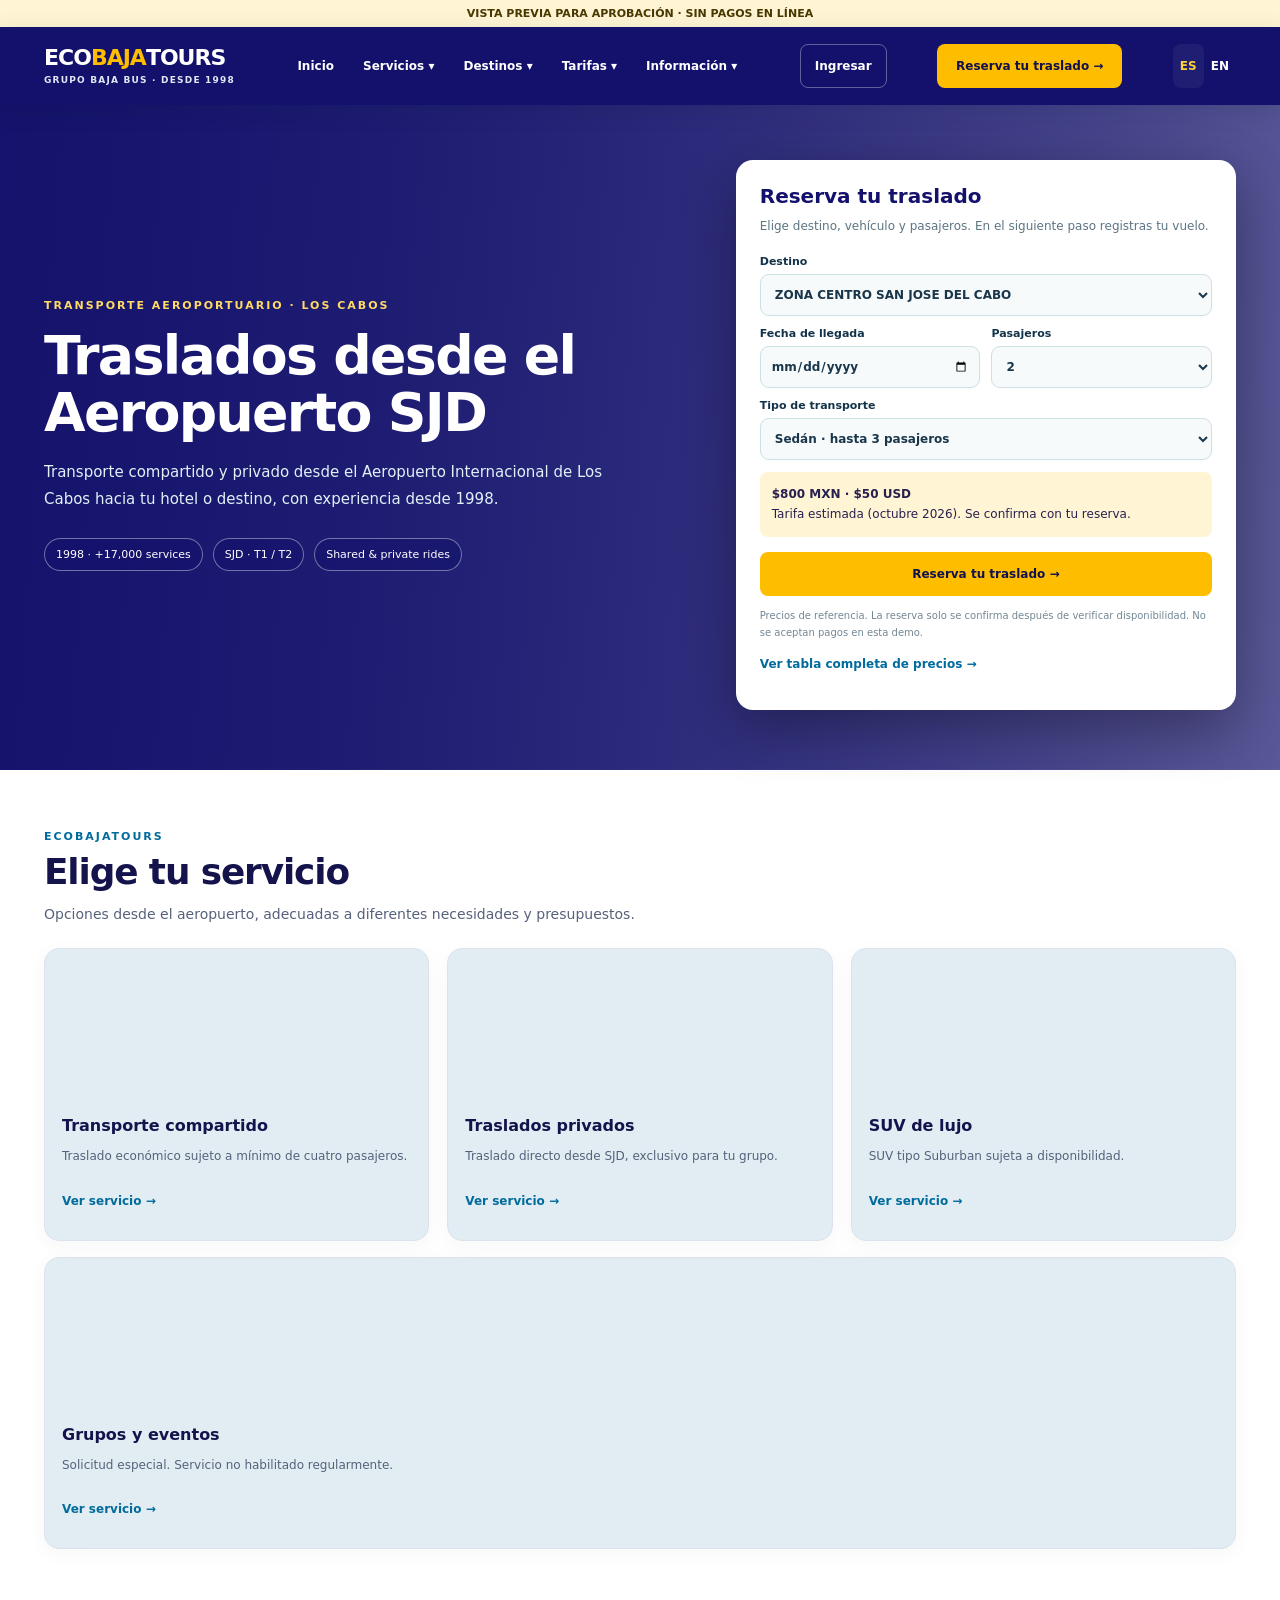
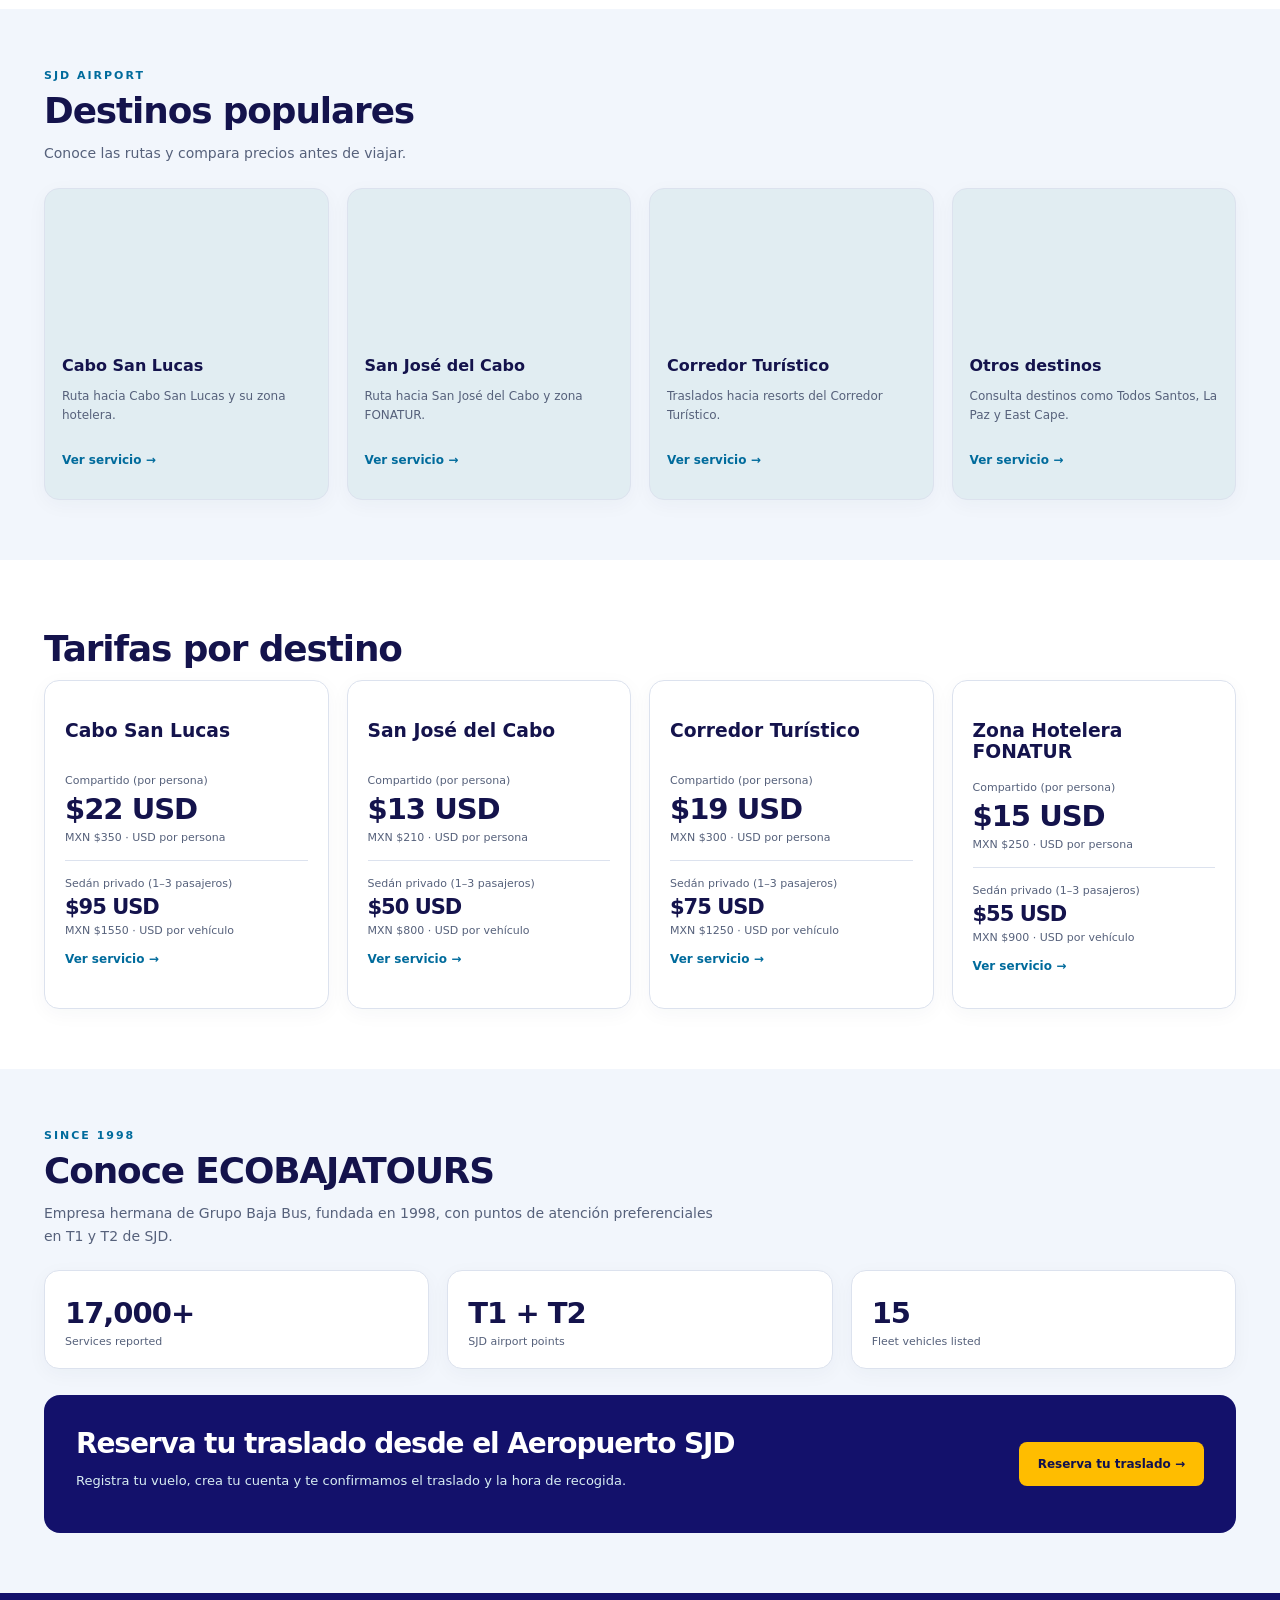
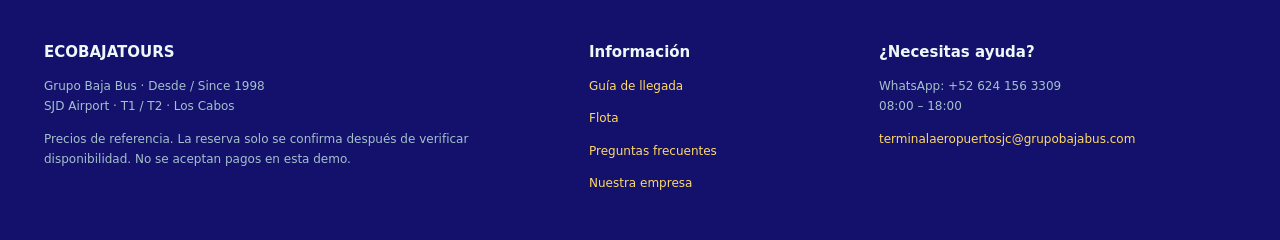
==== commit 15af089c: "Send ride form to external booking system; reduce admin to user management ECOBAJATOURS already runs" ====
--- a/ecobajatours/propuesta-1-sitio-completo.html
+++ b/ecobajatours/propuesta-1-sitio-completo.html
@@ -70,7 +70,7 @@
 @media(max-width:560px){.tariff-filters{grid-template-columns:1fr}.tariff-filters label:first-child{grid-column:auto}.tariff-intro .button{width:100%}.tariff-table{font-size:13px}.tariff-table th,.tariff-table td{padding:14px 12px}.tariff-scroll{max-height:560px}.tariff-intro h1{letter-spacing:-.8px}.logo{font-size:16px}.logo small{font-size:8px}.headin .langs button{padding:9px 6px}.mobilemenu{padding:9px}.searchpanel{min-width:0}.fields input,.fields select{font-size:16px}}
 @media(prefers-reduced-motion:reduce){*{scroll-behavior:auto!important;transition:none!important;animation:none!important}}
 .ctaarea,.routehero{background:#13116b}.hero:before{background:linear-gradient(90deg,#13116bee,#13116b88)}
-.tariff-nav{display:block;padding:14px 12px;min-height:44px;font-size:12px}.tariff-nav:hover{background:#fff5d5;color:#13116b}.acctbtn{background:transparent;color:#fff;border:1px solid #ffffff55;border-radius:8px;padding:10px 14px;font-weight:800;font-size:12px;min-height:44px;white-space:nowrap;cursor:pointer}.acctbtn:hover{border-color:#ffbd00;color:#ffcf36}.ride-form h2{margin-bottom:12px}.acct-box{border:1px solid #dce2ee;border-radius:12px;padding:14px;margin:16px 0 0;min-width:0}.acct-box legend{padding:0 6px;font-weight:800;font-size:12px;color:#13116b;letter-spacing:.5px}.acct-tabs{display:grid;grid-template-columns:1fr 1fr;gap:6px;background:#eef2f9;padding:4px;border-radius:10px;margin-bottom:12px}.acct-tabs button{border:0;background:transparent;color:#4a5570;padding:9px 6px;border-radius:7px;font-weight:800;font-size:12px;min-height:40px;cursor:pointer}.acct-tabs button[aria-selected=true]{background:#13116b;color:#fff}.acct-box.mode-login .signup-only{display:none}.google-btn{width:100%;display:flex;align-items:center;justify-content:center;gap:10px;background:#fff;color:#1f1f1f;border:1px solid #dadce0;border-radius:8px;padding:11px;font-weight:700;font-size:13px;min-height:44px;cursor:pointer}.google-btn:hover{background:#f6f7f9}.or{display:flex;align-items:center;gap:10px;margin:12px 0;font-size:11px;color:#5b6b80}.or:before,.or:after{content:"";flex:1;height:1px;background:#dce2ee}.searchpanel .hint{font-size:11px;margin:8px 0 0}.acct-box.signed{display:flex;flex-wrap:wrap;justify-content:space-between;gap:8px;align-items:center;font-size:12px;background:#f2f6fc}.linkbtn{background:none;border:0;color:#005f8a;font-weight:800;font-size:12px;text-decoration:underline;padding:6px 0;min-height:32px;cursor:pointer}.form-msg{font-size:12px;line-height:1.6;margin-top:12px}.form-msg:empty{display:none}.form-msg.error{background:#ffe9e6;color:#8a1c0c;padding:10px 12px;border-radius:8px}.form-msg.ok{background:#fff5d5;color:#28204f;padding:10px 12px;border-radius:8px}.button[disabled]{opacity:.6;cursor:wait}.ride-steps{list-style:none;padding:0;margin:22px 0 0;display:grid;gap:12px;max-width:520px}.ride-steps li{display:flex;gap:12px;align-items:center;font-size:14px;color:#e2e6f5}.ride-steps b{width:30px;height:30px;border-radius:50%;background:#ffbd00;color:#13116b;display:grid;place-items:center;flex-shrink:0}.notice-warn{background:#fff5d5;color:#544000!important;border-radius:8px;padding:10px 12px;font-size:12px!important;margin-top:18px}.notice-ok{background:#e7f7ee;color:#0f5132;border:1px solid #b7e4c7;border-radius:10px;padding:14px 16px;font-size:14px;margin:0 0 20px}.acct-head{display:flex;justify-content:space-between;align-items:flex-end;gap:16px;flex-wrap:wrap;margin-bottom:22px}.acct-head h2{margin:6px 0 4px}.acct-actions{display:flex;gap:14px;align-items:center}.booking-list{display:grid;grid-template-columns:repeat(auto-fill,minmax(320px,1fr));gap:18px}.booking-card{background:#fff;border:1px solid var(--line);border-left:5px solid #ffbd00;border-radius:12px;padding:20px;box-shadow:0 8px 24px #13116b0f;min-width:0}.booking-card.st-confirmed{border-left-color:#1f9d55}.booking-card.st-cancelled{border-left-color:#b3b9c6;opacity:.8}.booking-card.st-completed{border-left-color:#009fdb}.booking-card header{display:flex;justify-content:space-between;gap:10px;align-items:flex-start;margin-bottom:14px}.booking-card h3{margin:4px 0 0;font-size:17px;color:#13116b}.bk-code{font-family:ui-monospace,Menlo,Consolas,monospace;font-size:12px;color:#56617b;letter-spacing:.5px}.badge{font-size:11px;font-weight:800;padding:5px 10px;border-radius:999px;white-space:nowrap;background:#fff5d5;color:#6b4e00}.badge.st-confirmed{background:#e7f7ee;color:#0f5132}.badge.st-cancelled{background:#eef0f4;color:#4b5263}.badge.st-completed{background:#e3f4fc;color:#005a80}.booking-card dl{margin:0;display:grid;gap:9px}.booking-card dl div{display:grid;grid-template-columns:96px 1fr;gap:10px;font-size:13px}.booking-card dt{color:#56617b;font-weight:700}.booking-card dd{margin:0;color:#14134c;min-width:0;overflow-wrap:anywhere}.bk-msg{margin:14px 0 0;background:#f2f6fc;border-radius:8px;padding:10px 12px;font-size:13px;line-height:1.6;color:#14134c}.empty-card{background:#fff;border:1px dashed #c7cfe0;border-radius:14px;padding:32px;text-align:center}.empty-card p{color:var(--muted)}@media(max-width:560px){.acctbtn{display:none}.booking-list{grid-template-columns:1fr}.booking-card dl div{grid-template-columns:84px 1fr}.searchpanel .fields{grid-template-columns:1fr}.searchpanel .fields label.wide{grid-column:auto}.acct-actions{width:100%;justify-content:space-between}}</style><meta name="page-type" content="service"><meta name="site-kind" content="other"><meta property="og:title" content="ECOBAJATOURS · Traslados desde SJD"><meta property="og:description" content="Consulta tarifas por hotel y vehículo en MXN y USD."></head><body><a class="skip-link" href="#main">Saltar al contenido</a><div id="app" class="root"><div class="demo">VISTA PREVIA PARA APROBACIÓN · SIN PAGOS EN LÍNEA</div><div id="header"></div><main id="main"><div class="wrap" style="padding-top:100px;padding-bottom:100px"><h1>ECOBAJATOURS</h1><p>Propuesta de diseño web · Servicios y destinos desde Aeropuerto SJD.</p></div></main><div id="footer"></div></div>
+.tariff-nav{display:block;padding:14px 12px;min-height:44px;font-size:12px}.tariff-nav:hover{background:#fff5d5;color:#13116b}.acctbtn{background:transparent;color:#fff;border:1px solid #ffffff55;border-radius:8px;padding:10px 14px;font-weight:800;font-size:12px;min-height:44px;white-space:nowrap;cursor:pointer}.acctbtn:hover{border-color:#ffbd00;color:#ffcf36}.ride-form h2{margin-bottom:12px}.acct-box{border:1px solid #dce2ee;border-radius:12px;padding:14px;margin:16px 0 0;min-width:0}.acct-box legend{padding:0 6px;font-weight:800;font-size:12px;color:#13116b;letter-spacing:.5px}.acct-tabs{display:grid;grid-template-columns:1fr 1fr;gap:6px;background:#eef2f9;padding:4px;border-radius:10px;margin-bottom:12px}.acct-tabs button{border:0;background:transparent;color:#4a5570;padding:9px 6px;border-radius:7px;font-weight:800;font-size:12px;min-height:40px;cursor:pointer}.acct-tabs button[aria-selected=true]{background:#13116b;color:#fff}.acct-box.mode-login .signup-only{display:none}.google-btn{width:100%;display:flex;align-items:center;justify-content:center;gap:10px;background:#fff;color:#1f1f1f;border:1px solid #dadce0;border-radius:8px;padding:11px;font-weight:700;font-size:13px;min-height:44px;cursor:pointer}.google-btn:hover{background:#f6f7f9}.or{display:flex;align-items:center;gap:10px;margin:12px 0;font-size:11px;color:#5b6b80}.or:before,.or:after{content:"";flex:1;height:1px;background:#dce2ee}.searchpanel .hint{font-size:11px;margin:8px 0 0}.acct-box.signed{display:flex;flex-wrap:wrap;justify-content:space-between;gap:8px;align-items:center;font-size:12px;background:#f2f6fc}.linkbtn{background:none;border:0;color:#005f8a;font-weight:800;font-size:12px;text-decoration:underline;padding:6px 0;min-height:32px;cursor:pointer}.form-msg{font-size:12px;line-height:1.6;margin-top:12px}.form-msg:empty{display:none}.form-msg.error{background:#ffe9e6;color:#8a1c0c;padding:10px 12px;border-radius:8px}.form-msg.ok{background:#fff5d5;color:#28204f;padding:10px 12px;border-radius:8px}.button[disabled]{opacity:.6;cursor:wait}.ride-steps{list-style:none;padding:0;margin:22px 0 0;display:grid;gap:12px;max-width:520px}.ride-steps li{display:flex;gap:12px;align-items:center;font-size:14px;color:#e2e6f5}.ride-steps b{width:30px;height:30px;border-radius:50%;background:#ffbd00;color:#13116b;display:grid;place-items:center;flex-shrink:0}.notice-warn{background:#fff5d5;color:#544000!important;border-radius:8px;padding:10px 12px;font-size:12px!important;margin-top:18px}.notice-ok{background:#e7f7ee;color:#0f5132;border:1px solid #b7e4c7;border-radius:10px;padding:14px 16px;font-size:14px;margin:0 0 20px}.acct-head{display:flex;justify-content:space-between;align-items:flex-end;gap:16px;flex-wrap:wrap;margin-bottom:22px}.acct-head h2{margin:6px 0 4px}.acct-actions{display:flex;gap:14px;align-items:center}@media(max-width:560px){.acctbtn{display:none}.searchpanel .fields{grid-template-columns:1fr}.searchpanel .fields label.wide{grid-column:auto}.acct-actions{width:100%;justify-content:space-between}}</style><meta name="page-type" content="service"><meta name="site-kind" content="other"><meta property="og:title" content="ECOBAJATOURS · Traslados desde SJD"><meta property="og:description" content="Consulta tarifas por hotel y vehículo en MXN y USD."></head><body><a class="skip-link" href="#main">Saltar al contenido</a><div id="app" class="root"><div class="demo">VISTA PREVIA PARA APROBACIÓN · SIN PAGOS EN LÍNEA</div><div id="header"></div><main id="main"><div class="wrap" style="padding-top:100px;padding-bottom:100px"><h1>ECOBAJATOURS</h1><p>Propuesta de diseño web · Servicios y destinos desde Aeropuerto SJD.</p></div></main><div id="footer"></div></div>
 <script>
 (function(){
 "use strict";
@@ -80,8 +80,8 @@
 const slugs=["home","shared","private","suv","groups","cabo","san","corridor","other","rates","compare","vehicle-rates","arrival","about","fleet","faq","booking","account"];
 const menus=[["services",["shared","private","suv","groups"]],["destinations",["cabo","san","corridor","other"]],["prices",["rates","compare","vehicle-rates"]],["info",["arrival","about","fleet","faq"]]];
 const copy={
-es:{home:"Inicio",services:"Servicios",destinations:"Destinos",prices:"Tarifas",info:"Información",booking:"Reserva tu traslado",account:"Mi cuenta",shared:"Transporte compartido",private:"Traslados privados",suv:"SUV de lujo",groups:"Grupos y eventos",cabo:"Cabo San Lucas",san:"San José del Cabo",corridor:"Corredor Turístico",other:"Otros destinos",rates:"Tabla de precios",compare:"Compartido vs. privado", "vehicle-rates":"Tarifas por vehículo",arrival:"Guía de llegada",about:"Nuestra empresa",fleet:"Flota",faq:"Preguntas frecuentes",headline:"Traslados desde el Aeropuerto SJD",lead:"Transporte compartido y privado desde el Aeropuerto Internacional de Los Cabos hacia tu hotel o destino, con experiencia desde 1998.",kicker:"TRANSPORTE AEROPORTUARIO · LOS CABOS",reserve:"Reserva tu traslado",formTitle:"Reserva tu traslado",formSub:"Registra tu vuelo y tu destino. Te confirmamos la reserva y la hora de recogida en tu cuenta.",origin:"Origen",destination:"Destino",date:"Fecha de llegada",pax:"Pasajeros",type:"Tipo de traslado",check:"Consultar tarifa estimada",sharedLabel:"Compartido (por persona)",privateLabel:"Sedán privado (1–3 pasajeros)",terms:"Precios de referencia. La reserva solo se confirma después de verificar disponibilidad. No se aceptan pagos en esta demo.",category:"Elige tu servicio",categorySub:"Opciones desde el aeropuerto, adecuadas a diferentes necesidades y presupuestos.",popular:"Destinos populares",popularSub:"Conoce las rutas y compara precios antes de viajar.",from:"Desde",forPerson:"USD por persona",forVehicle:"USD por vehículo",fleetTitle:"Vehículos para cada viaje",fleetSub:"Flota reportada con aire acondicionado. Las fotos son de stock, no de la flota de ECOBAJATOURS. El modelo se asigna según disponibilidad.",why:"Conoce ECOBAJATOURS",whySub:"Empresa hermana de Grupo Baja Bus, fundada en 1998, con puntos de atención preferenciales en T1 y T2 de SJD.",next:"Consultar por WhatsApp",more:"Ver servicio",mapTitle:"Ruta ilustrativa por carretera",mapNote:"Esquema ilustrativo, no mapa de navegación. La ruta real depende del hotel y las vías habilitadas.",realMap:"Abrir ruta real en Google Maps",routeH:"Traslado del Aeropuerto SJD a",routeSub:"Compara servicios, consulta los precios de referencia y confirma la ubicación exacta de tu destino.",options:"Opciones de traslado",optionsSub:"Servicios sujetos a disponibilidad del aeropuerto.",fares:"Tarifas de referencia",faresSub:"La tarifa final depende del destino, número de pasajeros y disponibilidad.",know:"Información importante",cta:"Reserva tu traslado desde el Aeropuerto SJD",ctaSub:"Crea tu cuenta, registra tu vuelo y sigue el estado de tu reserva y la hora de recogida.",allRates:"Tarifas por destino",allRatesSub:"El servicio compartido se cobra por pasajero y el privado por vehículo.",details:"Condiciones de operación",pending:"Próximamente · Solicitar cotización",arriving:"Llegada al Aeropuerto SJD",aboutTitle:"Transporte aeroportuario desde 1998",faqTitle:"Preguntas frecuentes",vehCapacity:"Pasajeros",bags:"Equipaje",units:"Unidades",help:"¿Necesitas ayuda?",helpDesc:"Oficina bilingüe de 8:00 a 18:00 h. WhatsApp: +52 624 156 3309.",button:"Enviar consulta",faqList:[["¿Cuándo sale el transporte compartido?","El transporte compartido requiere al menos cuatro pasajeros para iniciar. La espera promedio es de 20 minutos y puede variar."],["¿Puedo reservar un regreso desde el hotel?","Actualmente no están habilitados los traslados de regreso con salida desde hoteles por las restricciones de placas de transporte turístico."],["¿Dónde se encuentra el conductor?","El punto de encuentro es al exterior del edificio terminal: T1 para vuelos nacionales y T2 para vuelos internacionales."],["¿Qué ocurre si se retrasa mi vuelo?","El equipo monitorea los vuelos y espera al pasajero si hay retrasos."],["¿Qué medios de pago aceptan?","En taquilla se acepta efectivo. Se reportan Visa, Mastercard y Amex, en MXN y USD. PayPal todavía está pendiente de integración."],["¿Puedo viajar con mascotas o silla infantil?","Las mascotas deben ir en caja o jaula. En compartido se cobra un pasajero extra; en privado no. Se reporta una silla de bebé con condiciones equivalentes."],["¿Hay cargos por espera?","Se reportan 15 a 20 minutos de tolerancia, después se cobra USD 1 por minuto."],["¿Cuándo se realizan los reembolsos?","Los reembolsos aprobados se procesan dentro de 72 horas laborales. Los cambios se solicitan con 24 horas de anticipación."]]},
-en:{home:"Home",services:"Services",destinations:"Destinations",prices:"Rates",info:"Information",booking:"Reserve your ride",account:"My account",shared:"Shared airport shuttle",private:"Private transfers",suv:"Luxury SUV",groups:"Groups & events",cabo:"Cabo San Lucas",san:"San José del Cabo",corridor:"Tourist Corridor",other:"Other destinations",rates:"Price table",compare:"Shared vs. private", "vehicle-rates":"Rates by vehicle",arrival:"Arrival guide",about:"Our company",fleet:"Fleet",faq:"Frequently asked questions",headline:"Transportation from SJD Airport",lead:"Shared and private transfers from Los Cabos International Airport to hotels and destinations, with local experience since 1998.",kicker:"AIRPORT TRANSPORTATION · LOS CABOS",reserve:"Reserve your ride",formTitle:"Reserve your ride",formSub:"Add your flight and destination. We confirm your booking and pickup time in your account.",origin:"Pickup",destination:"Destination",date:"Arrival date",pax:"Passengers",type:"Service type",check:"Check estimated fare",sharedLabel:"Shared (per person)",privateLabel:"Private sedan (1–3 passengers)",terms:"Reference fares only. Bookings are confirmed after staff verifies availability. No payments are taken in this demo.",category:"Choose your service",categorySub:"Airport transportation options for different travel needs and budgets.",popular:"Popular destinations",popularSub:"Explore routes and compare fares before you arrive.",from:"From",forPerson:"USD per passenger",forVehicle:"USD per vehicle",fleetTitle:"Vehicles for every trip",fleetSub:"Reported air-conditioned fleet. Stock photos are not pictures of the ECOBAJATOURS fleet. Vehicles are assigned subject to availability.",why:"Get to know ECOBAJATOURS",whySub:"A Grupo Baja Bus sister company founded in 1998, with preferred service points in SJD Terminals 1 and 2.",next:"Contact on WhatsApp",more:"View service",mapTitle:"Illustrative road route",mapNote:"Illustrative diagram, not a navigation map. The actual route depends on your hotel and available roads.",realMap:"Open actual route in Google Maps",routeH:"SJD Airport transfer to",routeSub:"Compare services, view reference fares and check your destination before requesting a transfer.",options:"Transfer options",optionsSub:"Services subject to airport availability.",fares:"Reference fares",faresSub:"Final fares depend on your destination, party size and vehicle availability.",know:"Important information",cta:"Reserve your ride from SJD Airport",ctaSub:"Create your account, add your flight and track your booking status and pickup time.",allRates:"Rates by destination",allRatesSub:"Shared service is priced per passenger; private service per vehicle.",details:"Operational conditions",pending:"Coming soon · Request quote",arriving:"Arriving at SJD Airport",aboutTitle:"Airport transportation since 1998",faqTitle:"Frequently asked questions",vehCapacity:"Passengers",bags:"Bags",units:"Units",help:"Need help?",helpDesc:"Bilingual office 8am–6pm. WhatsApp: +52 624 156 3309.",button:"Send inquiry",faqList:[["When does the shared shuttle depart?","Shared transfers need a minimum of four passengers to depart. Average wait is about 20 minutes and may vary."],["Can you pick me up at my hotel for the return trip?","Hotel pickups and return trips are not currently available due to tourism-plate restrictions."],["Where do I meet the driver?","Outside the terminal building: T1 for domestic and T2 for international flights."],["What if my flight is delayed?","The team monitors flights and waits for delayed passengers."],["Which payment methods are accepted?","Cash is accepted at the airport counter. Visa, Mastercard and Amex in MXN and USD are listed. PayPal is not yet integrated."],["Can I bring pets or a child seat?","Pets must travel in a carrier. In shared rides, pets count as an extra passenger; private transfers do not charge extra. One baby seat is reported, with equivalent conditions."],["Is extra waiting time charged?","A 15–20-minute grace period is reported; after that, USD 1 per minute applies."],["How long do refunds take?","Approved refunds are processed within 72 business hours. Changes should be requested at least 24 hours ahead."]]}};
+es:{home:"Inicio",services:"Servicios",destinations:"Destinos",prices:"Tarifas",info:"Información",booking:"Reserva tu traslado",account:"Mi cuenta",shared:"Transporte compartido",private:"Traslados privados",suv:"SUV de lujo",groups:"Grupos y eventos",cabo:"Cabo San Lucas",san:"San José del Cabo",corridor:"Corredor Turístico",other:"Otros destinos",rates:"Tabla de precios",compare:"Compartido vs. privado", "vehicle-rates":"Tarifas por vehículo",arrival:"Guía de llegada",about:"Nuestra empresa",fleet:"Flota",faq:"Preguntas frecuentes",headline:"Traslados desde el Aeropuerto SJD",lead:"Transporte compartido y privado desde el Aeropuerto Internacional de Los Cabos hacia tu hotel o destino, con experiencia desde 1998.",kicker:"TRANSPORTE AEROPORTUARIO · LOS CABOS",reserve:"Reserva tu traslado",formTitle:"Reserva tu traslado",formSub:"Registra tu vuelo y tu destino. ECOBAJATOURS te confirma el traslado y la hora de recogida.",origin:"Origen",destination:"Destino",date:"Fecha de llegada",pax:"Pasajeros",type:"Tipo de traslado",check:"Consultar tarifa estimada",sharedLabel:"Compartido (por persona)",privateLabel:"Sedán privado (1–3 pasajeros)",terms:"Precios de referencia. La reserva solo se confirma después de verificar disponibilidad. No se aceptan pagos en esta demo.",category:"Elige tu servicio",categorySub:"Opciones desde el aeropuerto, adecuadas a diferentes necesidades y presupuestos.",popular:"Destinos populares",popularSub:"Conoce las rutas y compara precios antes de viajar.",from:"Desde",forPerson:"USD por persona",forVehicle:"USD por vehículo",fleetTitle:"Vehículos para cada viaje",fleetSub:"Flota reportada con aire acondicionado. Las fotos son de stock, no de la flota de ECOBAJATOURS. El modelo se asigna según disponibilidad.",why:"Conoce ECOBAJATOURS",whySub:"Empresa hermana de Grupo Baja Bus, fundada en 1998, con puntos de atención preferenciales en T1 y T2 de SJD.",next:"Consultar por WhatsApp",more:"Ver servicio",mapTitle:"Ruta ilustrativa por carretera",mapNote:"Esquema ilustrativo, no mapa de navegación. La ruta real depende del hotel y las vías habilitadas.",realMap:"Abrir ruta real en Google Maps",routeH:"Traslado del Aeropuerto SJD a",routeSub:"Compara servicios, consulta los precios de referencia y confirma la ubicación exacta de tu destino.",options:"Opciones de traslado",optionsSub:"Servicios sujetos a disponibilidad del aeropuerto.",fares:"Tarifas de referencia",faresSub:"La tarifa final depende del destino, número de pasajeros y disponibilidad.",know:"Información importante",cta:"Reserva tu traslado desde el Aeropuerto SJD",ctaSub:"Registra tu vuelo, crea tu cuenta y te confirmamos el traslado y la hora de recogida.",allRates:"Tarifas por destino",allRatesSub:"El servicio compartido se cobra por pasajero y el privado por vehículo.",details:"Condiciones de operación",pending:"Próximamente · Solicitar cotización",arriving:"Llegada al Aeropuerto SJD",aboutTitle:"Transporte aeroportuario desde 1998",faqTitle:"Preguntas frecuentes",vehCapacity:"Pasajeros",bags:"Equipaje",units:"Unidades",help:"¿Necesitas ayuda?",helpDesc:"Oficina bilingüe de 8:00 a 18:00 h. WhatsApp: +52 624 156 3309.",button:"Enviar consulta",faqList:[["¿Cuándo sale el transporte compartido?","El transporte compartido requiere al menos cuatro pasajeros para iniciar. La espera promedio es de 20 minutos y puede variar."],["¿Puedo reservar un regreso desde el hotel?","Actualmente no están habilitados los traslados de regreso con salida desde hoteles por las restricciones de placas de transporte turístico."],["¿Dónde se encuentra el conductor?","El punto de encuentro es al exterior del edificio terminal: T1 para vuelos nacionales y T2 para vuelos internacionales."],["¿Qué ocurre si se retrasa mi vuelo?","El equipo monitorea los vuelos y espera al pasajero si hay retrasos."],["¿Qué medios de pago aceptan?","En taquilla se acepta efectivo. Se reportan Visa, Mastercard y Amex, en MXN y USD. PayPal todavía está pendiente de integración."],["¿Puedo viajar con mascotas o silla infantil?","Las mascotas deben ir en caja o jaula. En compartido se cobra un pasajero extra; en privado no. Se reporta una silla de bebé con condiciones equivalentes."],["¿Hay cargos por espera?","Se reportan 15 a 20 minutos de tolerancia, después se cobra USD 1 por minuto."],["¿Cuándo se realizan los reembolsos?","Los reembolsos aprobados se procesan dentro de 72 horas laborales. Los cambios se solicitan con 24 horas de anticipación."]]},
+en:{home:"Home",services:"Services",destinations:"Destinations",prices:"Rates",info:"Information",booking:"Reserve your ride",account:"My account",shared:"Shared airport shuttle",private:"Private transfers",suv:"Luxury SUV",groups:"Groups & events",cabo:"Cabo San Lucas",san:"San José del Cabo",corridor:"Tourist Corridor",other:"Other destinations",rates:"Price table",compare:"Shared vs. private", "vehicle-rates":"Rates by vehicle",arrival:"Arrival guide",about:"Our company",fleet:"Fleet",faq:"Frequently asked questions",headline:"Transportation from SJD Airport",lead:"Shared and private transfers from Los Cabos International Airport to hotels and destinations, with local experience since 1998.",kicker:"AIRPORT TRANSPORTATION · LOS CABOS",reserve:"Reserve your ride",formTitle:"Reserve your ride",formSub:"Add your flight and destination. ECOBAJATOURS confirms your transfer and pickup time.",origin:"Pickup",destination:"Destination",date:"Arrival date",pax:"Passengers",type:"Service type",check:"Check estimated fare",sharedLabel:"Shared (per person)",privateLabel:"Private sedan (1–3 passengers)",terms:"Reference fares only. Bookings are confirmed after staff verifies availability. No payments are taken in this demo.",category:"Choose your service",categorySub:"Airport transportation options for different travel needs and budgets.",popular:"Popular destinations",popularSub:"Explore routes and compare fares before you arrive.",from:"From",forPerson:"USD per passenger",forVehicle:"USD per vehicle",fleetTitle:"Vehicles for every trip",fleetSub:"Reported air-conditioned fleet. Stock photos are not pictures of the ECOBAJATOURS fleet. Vehicles are assigned subject to availability.",why:"Get to know ECOBAJATOURS",whySub:"A Grupo Baja Bus sister company founded in 1998, with preferred service points in SJD Terminals 1 and 2.",next:"Contact on WhatsApp",more:"View service",mapTitle:"Illustrative road route",mapNote:"Illustrative diagram, not a navigation map. The actual route depends on your hotel and available roads.",realMap:"Open actual route in Google Maps",routeH:"SJD Airport transfer to",routeSub:"Compare services, view reference fares and check your destination before requesting a transfer.",options:"Transfer options",optionsSub:"Services subject to airport availability.",fares:"Reference fares",faresSub:"Final fares depend on your destination, party size and vehicle availability.",know:"Important information",cta:"Reserve your ride from SJD Airport",ctaSub:"Add your flight, create your account and we confirm your transfer and pickup time.",allRates:"Rates by destination",allRatesSub:"Shared service is priced per passenger; private service per vehicle.",details:"Operational conditions",pending:"Coming soon · Request quote",arriving:"Arriving at SJD Airport",aboutTitle:"Airport transportation since 1998",faqTitle:"Frequently asked questions",vehCapacity:"Passengers",bags:"Bags",units:"Units",help:"Need help?",helpDesc:"Bilingual office 8am–6pm. WhatsApp: +52 624 156 3309.",button:"Send inquiry",faqList:[["When does the shared shuttle depart?","Shared transfers need a minimum of four passengers to depart. Average wait is about 20 minutes and may vary."],["Can you pick me up at my hotel for the return trip?","Hotel pickups and return trips are not currently available due to tourism-plate restrictions."],["Where do I meet the driver?","Outside the terminal building: T1 for domestic and T2 for international flights."],["What if my flight is delayed?","The team monitors flights and waits for delayed passengers."],["Which payment methods are accepted?","Cash is accepted at the airport counter. Visa, Mastercard and Amex in MXN and USD are listed. PayPal is not yet integrated."],["Can I bring pets or a child seat?","Pets must travel in a carrier. In shared rides, pets count as an extra passenger; private transfers do not charge extra. One baby seat is reported, with equivalent conditions."],["Is extra waiting time charged?","A 15–20-minute grace period is reported; after that, USD 1 per minute applies."],["How long do refunds take?","Approved refunds are processed within 72 business hours. Changes should be requested at least 24 hours ahead."]]}};
 const fare={cabo:{name:"Cabo San Lucas",shared:350,private:1550,usdS:22,usdP:95},san:{name:"San José del Cabo",shared:210,private:800,usdS:13,usdP:50},corridor:{name:"Corredor Turístico",shared:300,private:1250,usdS:19,usdP:75},fonatur:{name:"Zona Hotelera FONATUR",shared:250,private:900,usdS:15,usdP:55}};
 const fleet=[["Toyota Hiace",10,12,4],["Nissan Urvan",9,10,4],["Chevrolet Suburban",7,8,1],["Nissan Versa",4,4,1],["Ford Transit",7,12,1],["OMODA O5",4,4,4]];
 
@@ -130,14 +130,13 @@
 function refreshTariffs(){const el=document.getElementById('tariff-results');if(el)el.innerHTML=tariffTable();}
 document.addEventListener('input',e=>{if(e.target.id==='tariff-search'){tariffQuery=e.target.value;refreshTariffs();}});
 document.addEventListener('change',e=>{if(e.target.id==='tariff-currency'){tariffCurrency=e.target.value;refreshTariffs();}if(e.target.id==='tariff-service'){tariffService=e.target.value;refreshTariffs();}});
-/* ---------- Reserva con cuenta y portal de cliente (Supabase) ---------- */
+/* ---------- Reserva + cuenta de cliente (Supabase Auth) · envío al gestor de reservas ---------- */
 const ecobaCfg=window.ECOBA_CONFIG||{};
 const sb=(window.supabase&&ecobaCfg.supabaseUrl&&ecobaCfg.supabaseKey)?window.supabase.createClient(ecobaCfg.supabaseUrl,ecobaCfg.supabaseKey,{auth:{flowType:"pkce",persistSession:true,autoRefreshToken:true,detectSessionInUrl:true}}):null;
-let session=null,authMode="signup",myBookings=null,myBookingsError="",loadingBookings=false,rideBusy=false,prefill=null,flushing=null,accountNotice="";
+let session=null,authMode="signup",profile=null,profileLoading=false,rideBusy=false,prefill=null,flushing=null,accountNotice="";
 const DRAFT_KEY="ecoba_ride_draft",AFTER_LOGIN_KEY="ecoba_after_login",DRAFT_MAX_AGE=3*24*60*60*1000;
 const store={get(k){try{return JSON.parse(localStorage.getItem(k)||"null")}catch(e){return null}},set(k,v){try{localStorage.setItem(k,JSON.stringify(v))}catch(e){}},del(k){try{localStorage.removeItem(k)}catch(e){}}};
 const vehicleTypes=[{key:"sedan",es:"Sedán",en:"Sedan",max:3},{key:"suburban",es:"Suburban",en:"Suburban",max:6},{key:"van",es:"Van",en:"Van",max:10},{key:"shared",es:"Colectivo (compartido)",en:"Shared shuttle",max:10}];
-const statusLabel={pending:["Pendiente de confirmar","Pending confirmation"],confirmed:["Confirmada","Confirmed"],completed:["Completada","Completed"],cancelled:["Cancelada","Cancelled"]};
 const googleIcon='<svg aria-hidden="true" width="18" height="18" viewBox="0 0 48 48"><path fill="#FFC107" d="M43.6 20.5H42V20H24v8h11.3C33.7 32.7 29.2 36 24 36c-6.6 0-12-5.4-12-12s5.4-12 12-12c3.1 0 5.8 1.2 7.9 3.1l5.7-5.7C34.1 6.1 29.3 4 24 4 12.9 4 4 12.9 4 24s8.9 20 20 20 20-8.9 20-20c0-1.3-.1-2.4-.4-3.5z"/><path fill="#FF3D00" d="M6.3 14.7l6.6 4.8C14.7 15.1 19 12 24 12c3.1 0 5.8 1.2 7.9 3.1l5.7-5.7C34.1 6.1 29.3 4 24 4 16.3 4 9.7 8.3 6.3 14.7z"/><path fill="#4CAF50" d="M24 44c5.2 0 9.9-2 13.4-5.2l-6.2-5.2C29.2 35.1 26.7 36 24 36c-5.2 0-9.6-3.3-11.3-8l-6.5 5C9.5 39.6 16.2 44 24 44z"/><path fill="#1976D2" d="M43.6 20.5H42V20H24v8h11.3c-.8 2.2-2.2 4.2-4.1 5.6l6.2 5.2C37 39.2 44 34 44 24c0-1.3-.1-2.4-.4-3.5z"/></svg>';
 function vehicleName(k){const v=vehicleTypes.find(x=>x.key===k);return v?v[locale]:k}
 function tariffKeyFor(v,n){return v==="sedan"?"sedan":v==="suburban"?"suv":v==="shared"?"shared":n<=5?"van5":n===6?"van6":n===7?"van7":n===8?"van8":"van10"}
@@ -149,19 +148,21 @@
 function vehicleOptions(sel){return opts(vehicleTypes.map(v=>[v.key,v[locale]+" · "+tr("hasta ","up to ")+v.max+" "+tr("pasajeros","passengers")]),sel)}
 function paxOptions(sel){return opts(Array.from({length:10},(_,i)=>[i+1,i+1]),sel)}
 function val(id){const el=document.getElementById(id);return el?el.value.trim():""}
-function userName(){const u=session&&session.user;if(!u)return "";const m=u.user_metadata||{};return m.full_name||m.name||u.email||""}
+function meta(){return (session&&session.user&&session.user.user_metadata)||{}}
+function userName(){if(profile&&profile.full_name)return profile.full_name;const m=meta();return m.full_name||m.name||(session&&session.user.email)||""}
+function userPhone(){return (profile&&profile.phone)||meta().phone||""}
 function showMsg(html,kind){const el=document.querySelector(".form-msg");if(el){el.innerHTML=html;el.className="form-msg"+(kind?" "+kind:"")}}
-function setBusy(b){rideBusy=b;const btn=document.querySelector("#rf-submit,#ac-submit");if(btn)btn.disabled=b}
+function setBusy(b){rideBusy=b;const btn=document.querySelector("#rf-submit,#ac-submit,#pf-submit");if(btn)btn.disabled=b}
 function redirectUrl(){return location.origin+location.pathname}
 function cleanAuthUrl(){if(/[?&](code|error|error_description)=/.test(location.search))history.replaceState(null,"",location.pathname+location.hash)}
-function notConnected(){return tr("Vista previa: el sistema de reservas aún no está conectado, así que no se guardó nada.","Preview: the booking system is not connected yet, so nothing was saved.")}
+function notConnected(){return tr("Vista previa: las cuentas aún no están conectadas, así que no se envió nada.","Preview: accounts are not connected yet, so nothing was sent.")}
 function friendlyError(err){const m=String((err&&err.message)||err||"");if(m.indexOf("ui:")===0)return m.slice(3);
  if(/Invalid login credentials/i.test(m))return tr("Correo o contraseña incorrectos.","Wrong email or password.");
  if(/already registered|already been registered|already exists/i.test(m))return tr("Ya existe una cuenta con ese correo. Elige «Ya tengo cuenta».","An account with that email already exists. Choose “I have an account”.");
  if(/Email not confirmed/i.test(m))return tr("Confirma tu correo antes de entrar. Revisa tu bandeja de entrada.","Confirm your email before signing in. Check your inbox.");
  if(/rate limit|too many/i.test(m))return tr("Demasiados intentos. Espera unos minutos e inténtalo de nuevo.","Too many attempts. Wait a few minutes and try again.");
  if(/provider is not enabled|Unsupported provider/i.test(m))return tr("El acceso con Google todavía no está activado.","Google sign-in is not enabled yet.");
- if(/Failed to fetch|NetworkError/i.test(m))return tr("No hay conexión con el servidor. Revisa tu internet.","Cannot reach the server. Check your connection.");
+ if(/Failed to fetch|NetworkError|Load failed/i.test(m))return tr("No hay conexión con el servidor. Revisa tu internet e inténtalo de nuevo.","Cannot reach the server. Check your connection and try again.");
  return tr("Algo falló: ","Something went wrong: ")+esc(m)}
 
 /* Formulario rápido del inicio: lleva al formulario completo con lo elegido */
@@ -171,7 +172,7 @@
  if(session){return '<div class="acct-box signed"><span>'+tr("Reservas con tu cuenta","Booking with your account")+': <b>'+esc(userName())+'</b></span><button type="button" class="linkbtn" data-act="logout">'+tr("Usar otra cuenta","Use another account")+'</button></div>'}
  return '<fieldset class="acct-box'+(authMode==="login"?" mode-login":"")+'"><legend>'+tr("Tu cuenta","Your account")+'</legend><div class="acct-tabs"><button type="button" data-auth="signup" aria-selected="'+(authMode==="signup")+'">'+tr("Crear cuenta","Create account")+'</button><button type="button" data-auth="login" aria-selected="'+(authMode==="login")+'">'+tr("Ya tengo cuenta","I have an account")+'</button></div><button type="button" class="google-btn" data-act="google">'+googleIcon+tr("Continuar con Google","Continue with Google")+'</button><div class="or"><span>'+tr("o con tu correo","or with your email")+'</span></div><div class="fields">'+
  '<label class="wide signup-only">'+tr("Nombre completo","Full name")+' *<input id="'+px+'-name" autocomplete="name" maxlength="80"></label>'+
- '<label class="wide signup-only">'+tr("WhatsApp / teléfono (opcional)","WhatsApp / phone (optional)")+'<input id="'+px+'-phone" type="tel" autocomplete="tel" maxlength="25" placeholder="+52 624 000 0000"></label>'+
+ (px==="ac"?'<label class="wide signup-only">'+tr("WhatsApp / teléfono (opcional)","WhatsApp / phone (optional)")+'<input id="ac-phone" type="tel" autocomplete="tel" maxlength="25" placeholder="+52 624 000 0000"></label>':'')+
  '<label class="wide">'+tr("Correo electrónico","Email")+' *<input id="'+px+'-email" type="email" autocomplete="email" maxlength="120"></label>'+
  '<label class="wide">'+tr("Contraseña","Password")+' *<input id="'+px+'-password" type="password" autocomplete="'+(authMode==="login"?"current-password":"new-password")+'" minlength="8"></label>'+
  '</div><p class="hint signup-only">'+tr("Mínimo 8 caracteres.","At least 8 characters.")+'</p></fieldset>'}
@@ -186,13 +187,14 @@
  '<label class="wide">'+tr("Destino","Destination")+' *<select id="rf-dest">'+destOptions(di)+'</select></label>'+
  '<label>'+tr("Tipo de transporte","Transport type")+' *<select id="rf-vehicle">'+vehicleOptions(v)+'</select></label>'+
  '<label>'+tr("Número de personas","Number of people")+' *<select id="rf-pax">'+paxOptions(n)+'</select></label>'+
+ '<label class="wide">'+tr("WhatsApp / teléfono","WhatsApp / phone")+' *<input id="rf-phone" type="tel" autocomplete="tel" maxlength="25" placeholder="+52 624 000 0000" value="'+esc(d.phone||userPhone())+'"></label>'+
  '</div><div class="estimate" id="rf-estimate" aria-live="polite">'+estimateHtml(estimateFor(di,v,n))+'</div>'+accountBlock("rf")+
- '<div class="form-msg" role="alert"></div><button class="button" type="submit" id="rf-submit"'+(rideBusy?" disabled":"")+'>'+tr("Reserva tu traslado","Reserve your ride")+' →</button><p class="smallprint">'+tr("Al reservar se crea tu cuenta para que veas la confirmación y la hora de recogida. No se cobra nada en línea.","Booking creates your account so you can see the confirmation and pickup time. Nothing is charged online.")+'</p></form>'}
-
-function ridePage(){const a=t();return '<section class="hero ride-hero"><div class="wrap heroin"><div><div class="eyebrow">'+a.kicker+'</div><h1>'+a.formTitle+'</h1><p>'+a.formSub+'</p><ul class="ride-steps"><li><b>1</b>'+tr("Registra tu vuelo, destino y vehículo.","Add your flight, destination and vehicle.")+'</li><li><b>2</b>'+tr("Crea tu cuenta con tu correo o con Google.","Create your account with email or Google.")+'</li><li><b>3</b>'+tr("Te confirmamos la reserva y la hora de recogida en Mi cuenta.","We confirm your booking and pickup time in My account.")+'</li></ul>'+(sb?"":'<p class="notice-warn">'+tr("Vista previa: el sistema de reservas aún no está conectado.","Preview: the booking system is not connected yet.")+'</p>')+'</div>'+rideForm()+'</div></section>'}
+ '<div class="form-msg" role="alert"></div><button class="button" type="submit" id="rf-submit"'+(rideBusy?" disabled":"")+'>'+tr("Reserva tu traslado","Reserve your ride")+' →</button><p class="smallprint">'+tr("Al reservar se crea tu cuenta. ECOBAJATOURS te contacta para confirmar el traslado y la hora de recogida. No se cobra nada en línea.","Booking creates your account. ECOBAJATOURS will contact you to confirm your transfer and pickup time. Nothing is charged online.")+'</p></form>'}
+
+function ridePage(){const a=t();return '<section class="hero ride-hero"><div class="wrap heroin"><div><div class="eyebrow">'+a.kicker+'</div><h1>'+a.formTitle+'</h1><p>'+a.formSub+'</p><ul class="ride-steps"><li><b>1</b>'+tr("Registra tu vuelo, destino y vehículo.","Add your flight, destination and vehicle.")+'</li><li><b>2</b>'+tr("Crea tu cuenta con tu correo o con Google.","Create your account with email or Google.")+'</li><li><b>3</b>'+tr("ECOBAJATOURS te confirma el traslado y la hora de recogida.","ECOBAJATOURS confirms your transfer and pickup time.")+'</li></ul>'+(sb?"":'<p class="notice-warn">'+tr("Vista previa: las cuentas aún no están conectadas.","Preview: accounts are not connected yet.")+'</p>')+'</div>'+rideForm()+'</div></section>'}
 
 function flightOk(s){return /^[A-Z0-9][A-Z0-9 -]{1,11}$/.test(s)&&/\d/.test(s)}
-function collectRide(){const arrival=val("rf-arrival").toUpperCase(),arrivalDate=val("rf-arrival-date"),ret=val("rf-return").toUpperCase(),retDate=val("rf-return-date"),destIdx=Number(val("rf-dest")),vehicle=val("rf-vehicle"),pax=Number(val("rf-pax"));
+function collectRide(){const arrival=val("rf-arrival").toUpperCase(),arrivalDate=val("rf-arrival-date"),ret=val("rf-return").toUpperCase(),retDate=val("rf-return-date"),destIdx=Number(val("rf-dest")),vehicle=val("rf-vehicle"),pax=Number(val("rf-pax")),phone=val("rf-phone");
  if(!flightOk(arrival))return{error:tr("Escribe tu número de vuelo de llegada (por ejemplo AM 1234).","Enter your arrival flight number (for example AA 1234).")};
  if(!arrivalDate)return{error:tr("Elige la fecha de llegada.","Choose your arrival date.")};
  if(arrivalDate<today())return{error:tr("La fecha de llegada ya pasó.","The arrival date is in the past.")};
@@ -200,38 +202,47 @@
  if(ret&&!retDate)return{error:tr("Elige la fecha de tu vuelo de regreso.","Choose the date of your return flight.")};
  if(retDate&&retDate<arrivalDate)return{error:tr("El regreso no puede ser antes de la llegada.","Your return cannot be before your arrival.")};
  const e=estimateFor(destIdx,vehicle,pax);if(!e)return{error:tr("Elige destino, transporte y número de personas.","Choose destination, transport and number of people.")};if(e.tooMany)return{error:estimateHtml(e)};
- return{draft:{id:(window.crypto&&crypto.randomUUID)?crypto.randomUUID():null,arrival_flight:arrival,arrival_date:arrivalDate,return_flight:ret||null,return_date:retDate||null,destIdx,destination:tariffRows[destIdx].destination,vehicle_type:vehicle,passengers:pax,estimated_mxn:e.MXN||null,estimated_usd:e.USD||null,locale,savedAt:Date.now()}}}
-
-/* Guarda en Supabase la reserva pendiente (una sola vez aunque se llame dos veces) */
-function flushDraft(){if(flushing)return flushing;flushing=(async()=>{if(!sb||!session)return false;const d=store.get(DRAFT_KEY);if(!d)return false;
- if(!d.savedAt||Date.now()-d.savedAt>DRAFT_MAX_AGE||d.arrival_date<today()){store.del(DRAFT_KEY);return false}
- const row={arrival_flight:d.arrival_flight,arrival_date:d.arrival_date,return_flight:d.return_flight,return_date:d.return_date,vehicle_type:d.vehicle_type,passengers:d.passengers,destination:d.destination,estimated_mxn:d.estimated_mxn,estimated_usd:d.estimated_usd,locale:d.locale||locale};if(d.id)row.id=d.id;
- const r=await sb.from("bookings").insert(row);
- if(r.error&&r.error.code!=="23505")throw r.error;
- store.del(DRAFT_KEY);store.del(AFTER_LOGIN_KEY);prefill=null;myBookings=null;go("account");
- accountNotice=tr("¡Recibimos tu reserva! Aquí verás cuando esté confirmada y la hora de recogida.","We received your booking! You'll see here when it is confirmed and your pickup time.");render();return true})().finally(()=>{flushing=null});return flushing}
+ if((phone.match(/\d/g)||[]).length<7)return{error:tr("Escribe un WhatsApp o teléfono para contactarte.","Enter a WhatsApp or phone number so we can reach you.")};
+ return{draft:{id:(window.crypto&&crypto.randomUUID)?crypto.randomUUID():String(Date.now()),arrival_flight:arrival,arrival_date:arrivalDate,return_flight:ret||null,return_date:retDate||null,destIdx,destination:tariffRows[destIdx].destination,vehicle_type:vehicle,passengers:pax,phone,estimated_mxn:e.MXN||null,estimated_usd:e.USD||null,locale,savedAt:Date.now()}}}
+
+/* Envía la reserva pendiente al gestor de reservas (una sola vez aunque se llame dos veces) */
+function sendDraft(){if(flushing)return flushing;flushing=(async()=>{if(!session)return false;const d=store.get(DRAFT_KEY);if(!d)return false;
+ const mail=(session.user.email||"").toLowerCase();
+ if(!d.savedAt||Date.now()-d.savedAt>DRAFT_MAX_AGE||d.arrival_date<today()||(d.email&&d.email!==mail)||(!d.email&&Date.now()-d.savedAt>3600000)){store.del(DRAFT_KEY);return false}
+ if(!ecobaCfg.bookingEndpoint)throw new Error("ui:"+tr("Tu cuenta está lista, pero el envío de reservas todavía no está conectado al sistema de ECOBAJATOURS. Escríbenos por WhatsApp al +52 624 156 3309.","Your account is ready, but booking submission is not connected to the ECOBAJATOURS system yet. Message us on WhatsApp at +52 624 156 3309."));
+ const u=session.user,payload={request_id:d.id,submitted_at:new Date().toISOString(),source:"ecobajatours-web",locale:d.locale||locale,
+  customer:{user_id:u.id,name:userName(),email:u.email,phone:d.phone||userPhone()},
+  trip:{arrival_flight:d.arrival_flight,arrival_date:d.arrival_date,return_flight:d.return_flight,return_date:d.return_date,destination:d.destination,vehicle_type:d.vehicle_type,passengers:d.passengers},
+  estimate:{mxn:d.estimated_mxn,usd:d.estimated_usd}};
+ const res=await fetch(ecobaCfg.bookingEndpoint,{method:"POST",headers:{"Content-Type":"application/json"},body:JSON.stringify(payload)});
+ if(!res.ok)throw new Error("ui:"+tr("No pudimos enviar tu reserva (error "+res.status+"). Inténtalo de nuevo o escríbenos por WhatsApp.","We could not send your booking (error "+res.status+"). Try again or message us on WhatsApp."));
+ if(d.phone&&!userPhone())savePhone(d.phone);
+ store.del(DRAFT_KEY);store.del(AFTER_LOGIN_KEY);prefill=null;go("account");
+ accountNotice=tr("¡Recibimos tu solicitud! Vuelo <b>"+esc(d.arrival_flight)+"</b> el "+esc(d.arrival_date)+" hacia "+esc(d.destination)+". ECOBAJATOURS te contactará para confirmar el traslado y la hora de recogida.","We received your request! Flight <b>"+esc(d.arrival_flight)+"</b> on "+esc(d.arrival_date)+" to "+esc(d.destination)+". ECOBAJATOURS will contact you to confirm your transfer and pickup time.");render();return true})().finally(()=>{flushing=null});return flushing}
+
+async function savePhone(phone){if(!sb||!session)return;await sb.from("profiles").update({phone}).eq("id",session.user.id);if(profile)profile.phone=phone}
 
 async function submitRide(){const out=collectRide();if(out.error){showMsg(out.error,"error");return}
  if(!sb){showMsg(notConnected(),"error");return}
  setBusy(true);showMsg("","");
- try{store.set(DRAFT_KEY,out.draft);
-  if(!session){const email=val("rf-email").toLowerCase(),pwEl=document.getElementById("rf-password"),pw=pwEl?pwEl.value:"";
+ try{if(session)out.draft.email=(session.user.email||"").toLowerCase();store.set(DRAFT_KEY,out.draft);
+  if(!session){const email=val("rf-email").toLowerCase(),pwEl=document.getElementById("rf-password"),pw=pwEl?pwEl.value:"";out.draft.email=email;store.set(DRAFT_KEY,out.draft);
    if(!/^[^@\s]+@[^@\s]+\.[^@\s]+$/.test(email))throw new Error("ui:"+tr("Escribe un correo válido.","Enter a valid email."));
    if(pw.length<8)throw new Error("ui:"+tr("La contraseña debe tener al menos 8 caracteres.","Password must be at least 8 characters."));
    if(authMode==="signup"){const name=val("rf-name");if(name.length<2)throw new Error("ui:"+tr("Escribe tu nombre completo.","Enter your full name."));
-    const r=await sb.auth.signUp({email,password:pw,options:{data:{full_name:name,phone:val("rf-phone")},emailRedirectTo:redirectUrl()}});
+    const r=await sb.auth.signUp({email,password:pw,options:{data:{full_name:name,phone:out.draft.phone},emailRedirectTo:redirectUrl()}});
     if(r.error)throw r.error;
     if(!r.data.session){if(r.data.user&&r.data.user.identities&&r.data.user.identities.length===0)throw new Error("ui:"+friendlyError("already registered"));
-     store.set(AFTER_LOGIN_KEY,{page:"account",locale});
-     showMsg(tr("Te enviamos un correo a <b>"+esc(email)+"</b>. Confírmalo desde este mismo navegador y tu reserva se registrará automáticamente.","We sent an email to <b>"+esc(email)+"</b>. Confirm it from this same browser and your booking will be saved automatically."),"ok");return}
+     store.set(AFTER_LOGIN_KEY,{page:"account",locale,at:Date.now()});
+     showMsg(tr("Te enviamos un correo a <b>"+esc(email)+"</b>. Confírmalo desde este mismo navegador y tu reserva se enviará automáticamente.","We sent an email to <b>"+esc(email)+"</b>. Confirm it from this same browser and your booking will be sent automatically."),"ok");return}
     session=r.data.session}
    else{const r=await sb.auth.signInWithPassword({email,password:pw});if(r.error)throw r.error;session=r.data.session}}
-  const ok=await flushDraft();if(!ok)throw new Error("ui:"+tr("No pudimos guardar la reserva. Inténtalo de nuevo.","We could not save your booking. Please try again."))
+  const ok=await sendDraft();if(!ok)throw new Error("ui:"+tr("No pudimos enviar la reserva. Inténtalo de nuevo.","We could not send your booking. Please try again."))
  }catch(err){store.del(DRAFT_KEY);showMsg(friendlyError(err),"error")}finally{setBusy(false)}}
 
 async function googleLogin(){if(!sb){showMsg(notConnected(),"error");return}
  if(document.getElementById("rideForm")){const out=collectRide();if(out.error){showMsg(out.error,"error");return}store.set(DRAFT_KEY,out.draft)}
- store.set(AFTER_LOGIN_KEY,{page:"account",locale});
+ store.set(AFTER_LOGIN_KEY,{page:"account",locale,at:Date.now()});
  const r=await sb.auth.signInWithOAuth({provider:"google",options:{redirectTo:redirectUrl()}});if(r.error)showMsg(friendlyError(r.error),"error")}
 
 async function submitAccountAuth(){if(!sb){showMsg(notConnected(),"error");return}
@@ -241,44 +252,43 @@
   if(pw.length<8)throw new Error("ui:"+tr("La contraseña debe tener al menos 8 caracteres.","Password must be at least 8 characters."));
   if(authMode==="signup"){const name=val("ac-name");if(name.length<2)throw new Error("ui:"+tr("Escribe tu nombre completo.","Enter your full name."));
    const r=await sb.auth.signUp({email,password:pw,options:{data:{full_name:name,phone:val("ac-phone")},emailRedirectTo:redirectUrl()}});if(r.error)throw r.error;
-   if(!r.data.session){if(r.data.user&&r.data.user.identities&&r.data.user.identities.length===0)throw new Error("ui:"+friendlyError("already registered"));store.set(AFTER_LOGIN_KEY,{page:"account",locale});showMsg(tr("Te enviamos un correo a <b>"+esc(email)+"</b> para confirmar tu cuenta.","We sent an email to <b>"+esc(email)+"</b> to confirm your account."),"ok");return}
+   if(!r.data.session){if(r.data.user&&r.data.user.identities&&r.data.user.identities.length===0)throw new Error("ui:"+friendlyError("already registered"));store.set(AFTER_LOGIN_KEY,{page:"account",locale,at:Date.now()});showMsg(tr("Te enviamos un correo a <b>"+esc(email)+"</b> para confirmar tu cuenta.","We sent an email to <b>"+esc(email)+"</b> to confirm your account."),"ok");return}
    session=r.data.session}
   else{const r=await sb.auth.signInWithPassword({email,password:pw});if(r.error)throw r.error;session=r.data.session}
-  myBookings=null;render();topbar()
+  profile=null;render();topbar()
  }catch(err){showMsg(friendlyError(err),"error")}finally{setBusy(false)}}
 
-async function logout(){if(sb)await sb.auth.signOut();session=null;myBookings=null;topbar();if(page==="account")render();else{const box=document.querySelector(".acct-box");if(box)box.outerHTML=accountBlock("rf")}}
-
-async function loadMyBookings(){if(!sb||!session||loadingBookings)return;loadingBookings=true;myBookingsError="";
- const r=await sb.from("bookings").select("id,code,arrival_flight,arrival_date,return_flight,return_date,vehicle_type,passengers,destination,estimated_mxn,estimated_usd,status,pickup_at,return_pickup_at,customer_message,created_at").eq("user_id",session.user.id).order("arrival_date",{ascending:true});
- loadingBookings=false;if(r.error){myBookingsError=friendlyError(r.error);myBookings=[]}else myBookings=r.data||[];if(page==="account")render()}
-
-function fmtDate(d){if(!d)return "—";const p=String(d).split("-").map(Number);return new Date(p[0],p[1]-1,p[2]).toLocaleDateString(locale==="es"?"es-MX":"en-US",{weekday:"short",day:"numeric",month:"short",year:"numeric"})}
-function fmtDateTime(ts){if(!ts)return "";const m=String(ts).match(/^(\d{4})-(\d{2})-(\d{2})[T ](\d{2}):(\d{2})/);if(!m)return esc(ts);return new Date(+m[1],+m[2]-1,+m[3],+m[4],+m[5]).toLocaleString(locale==="es"?"es-MX":"en-US",{weekday:"short",day:"numeric",month:"short",hour:"numeric",minute:"2-digit"})}
-function dlRow(k,v){return '<div><dt>'+k+'</dt><dd>'+v+'</dd></div>'}
-function bookingsList(){
- if(myBookingsError)return '<p class="notice-warn">'+myBookingsError+'</p>';
- if(myBookings===null)return '<p class="subline">'+tr("Cargando tus reservas…","Loading your bookings…")+'</p>';
- if(!myBookings.length)return '<div class="empty-card"><h3>'+tr("Aún no tienes reservas","No bookings yet")+'</h3><p>'+tr("Registra tu vuelo y te confirmamos el traslado.","Add your flight and we'll confirm your transfer.")+'</p><button class="button" data-go="booking">'+tr("Reserva tu traslado","Reserve your ride")+' →</button></div>';
- return '<div class="booking-list">'+myBookings.map(b=>{const st=statusLabel[b.status]||[b.status,b.status],people=b.passengers+" "+(locale==="es"?(b.passengers===1?"persona":"personas"):(b.passengers===1?"person":"people"));
-  const price=b.estimated_mxn!=null?money(Number(b.estimated_mxn),"MXN")+(b.estimated_usd!=null?" · "+money(Number(b.estimated_usd),"USD"):""):tr("Por confirmar","To be confirmed");
-  return '<article class="booking-card st-'+esc(b.status)+'"><header><div><span class="bk-code">'+esc(b.code)+'</span><h3>SJD → '+esc(b.destination)+'</h3></div><span class="badge st-'+esc(b.status)+'">'+esc(st[locale==="es"?0:1])+'</span></header><dl>'+
-  dlRow(tr("Recogida","Pickup"),b.pickup_at?'<b>'+fmtDateTime(b.pickup_at)+'</b>':tr("Pendiente · te avisamos aquí","Pending · we'll post it here"))+
-  dlRow(tr("Llegada","Arrival"),esc(b.arrival_flight)+" · "+fmtDate(b.arrival_date))+
-  (b.return_flight||b.return_date?dlRow(tr("Regreso","Return"),esc(b.return_flight||"—")+" · "+fmtDate(b.return_date)+(b.return_pickup_at?"<br>"+tr("Recogida: ","Pickup: ")+fmtDateTime(b.return_pickup_at):"")):"")+
-  dlRow(tr("Transporte","Transport"),esc(vehicleName(b.vehicle_type))+" · "+people)+
-  dlRow(tr("Tarifa","Fare"),price)+'</dl>'+(b.customer_message?'<p class="bk-msg"><b>'+tr("Mensaje de ECOBAJATOURS","Message from ECOBAJATOURS")+':</b> '+esc(b.customer_message)+'</p>':'')+'</article>'}).join("")+'</div>'}
+async function logout(){if(sb)await sb.auth.signOut();session=null;profile=null;topbar();if(page==="account")render();else{const box=document.querySelector(".acct-box");if(box)box.outerHTML=accountBlock("rf")}}
+
+async function loadProfile(){if(!sb||!session||profileLoading)return;profileLoading=true;
+ const r=await sb.from("profiles").select("full_name,email,phone,provider,created_at").eq("id",session.user.id).maybeSingle();
+ profileLoading=false;profile=r.data||{full_name:meta().full_name||meta().name||"",email:session.user.email,phone:meta().phone||"",provider:(session.user.app_metadata||{}).provider||"email"};if(page==="account")render()}
+
+async function saveProfile(){const name=val("pf-name"),phone=val("pf-phone");
+ if(name.length<2){showMsg(tr("Escribe tu nombre completo.","Enter your full name."),"error");return}
+ setBusy(true);showMsg("","");
+ const r=await sb.from("profiles").update({full_name:name,phone:phone||null}).eq("id",session.user.id);
+ if(!r.error)await sb.auth.updateUser({data:{full_name:name,phone}});
+ setBusy(false);
+ if(r.error){showMsg(friendlyError(r.error),"error");return}
+ profile=Object.assign({},profile,{full_name:name,phone});topbar();showMsg(tr("Datos guardados.","Details saved."),"ok")}
 
 function accountPage(){const a=t();
- if(!sb||!session){const form=sb?'<form class="searchpanel acct-form" id="accountAuth" novalidate><h2>'+tr("Entra a tu cuenta","Sign in to your account")+'</h2><p>'+tr("Consulta tus reservas, la confirmación y la hora de recogida.","Check your bookings, confirmation and pickup time.")+'</p>'+accountBlock("ac")+'<div class="form-msg" role="alert">'+accountNotice+'</div><button class="button" type="submit" id="ac-submit">'+(authMode==="login"?tr("Entrar","Sign in"):tr("Crear cuenta","Create account"))+' →</button></form>':'<div class="searchpanel"><h2>'+tr("Mi cuenta","My account")+'</h2><p class="notice-warn">'+tr("Vista previa: las cuentas aún no están conectadas.","Preview: accounts are not connected yet.")+'</p></div>';
-  return '<section class="hero"><div class="wrap heroin"><div><div class="eyebrow">'+a.kicker+'</div><h1>'+tr("Mi cuenta","My account")+'</h1><p>'+tr("Aquí ves el estado de cada traslado, tu código de confirmación y la hora de recogida.","See each transfer's status, your confirmation code and pickup time here.")+'</p></div>'+form+'</div></section>'}
- if(myBookings===null&&!loadingBookings)setTimeout(loadMyBookings,0);
- return '<section class="routehero"><div class="wrap" style="padding-top:42px;padding-bottom:42px"><div class="eyebrow">'+a.kicker+'</div><h1>'+tr("Mis reservas","My bookings")+'</h1><p>'+tr("El estado de cada traslado, tu código de confirmación y la hora de recogida.","Each transfer's status, your confirmation code and pickup time.")+'</p></div></section><section class="section"><div class="wrap"><div class="acct-head"><div><div class="kicker">'+tr("MI CUENTA","MY ACCOUNT")+'</div><h2>'+tr("Hola, ","Hi, ")+esc(userName())+'</h2></div><div class="acct-actions"><button class="button" data-go="booking">'+tr("Nueva reserva","New booking")+' →</button><button class="cardlink" data-act="logout">'+tr("Cerrar sesión","Sign out")+'</button></div></div>'+(accountNotice?'<div class="notice-ok" role="status">'+accountNotice+'</div>':'')+bookingsList()+'</div></section>'}
-
-function afterSignIn(){cleanAuthUrl();flushDraft().then(done=>{if(done)return;const after=store.get(AFTER_LOGIN_KEY);if(after){store.del(AFTER_LOGIN_KEY);if(after.locale)locale=after.locale;go(after.page||"account")}}).catch(err=>{store.del(AFTER_LOGIN_KEY);go("booking");showMsg(friendlyError(err),"error")})}
+ if(!sb||!session){const form=sb?'<form class="searchpanel acct-form" id="accountAuth" novalidate><h2>'+tr("Entra a tu cuenta","Sign in to your account")+'</h2><p>'+tr("Entra o crea tu cuenta para reservar más rápido.","Sign in or create your account to book faster.")+'</p>'+accountBlock("ac")+'<div class="form-msg" role="alert">'+accountNotice+'</div><button class="button" type="submit" id="ac-submit">'+(authMode==="login"?tr("Entrar","Sign in"):tr("Crear cuenta","Create account"))+' →</button></form>':'<div class="searchpanel"><h2>'+tr("Mi cuenta","My account")+'</h2><p class="notice-warn">'+tr("Vista previa: las cuentas aún no están conectadas.","Preview: accounts are not connected yet.")+'</p></div>';
+  return '<section class="hero"><div class="wrap heroin"><div><div class="eyebrow">'+a.kicker+'</div><h1>'+tr("Mi cuenta","My account")+'</h1><p>'+tr("Tu cuenta guarda tus datos de contacto para reservar tus traslados en segundos.","Your account keeps your contact details so you can book transfers in seconds.")+'</p></div>'+form+'</div></section>'}
+ if(!profile&&!profileLoading)setTimeout(loadProfile,0);
+ const p=profile||{},prov=(p.provider||(session.user.app_metadata||{}).provider||"email")==="google"?"Google":tr("Correo y contraseña","Email and password");
+ return '<section class="hero"><div class="wrap heroin"><div><div class="eyebrow">'+a.kicker+'</div><h1>'+tr("Hola, ","Hi, ")+esc(userName())+'</h1><p>'+tr("Revisa tus datos de contacto. ECOBAJATOURS los usa para confirmar tus traslados.","Check your contact details. ECOBAJATOURS uses them to confirm your transfers.")+'</p>'+(accountNotice?'<div class="notice-ok" role="status">'+accountNotice+'</div>':'')+'<div class="acct-actions" style="margin-top:22px"><button class="button" data-go="booking">'+tr("Reserva tu traslado","Reserve your ride")+' →</button></div></div>'+
+ '<form class="searchpanel" id="profileForm" novalidate><h2>'+tr("Mis datos","My details")+'</h2><p>'+tr("Acceso con: ","Signed in with: ")+esc(prov)+'</p><div class="fields">'+
+ '<label class="wide">'+tr("Nombre completo","Full name")+'<input id="pf-name" autocomplete="name" maxlength="80" value="'+esc(p.full_name||userName())+'"'+(profile?'':' disabled')+'></label>'+
+ '<label class="wide">'+tr("Correo electrónico","Email")+'<input value="'+esc(session.user.email||"")+'" disabled></label>'+
+ '<label class="wide">'+tr("WhatsApp / teléfono","WhatsApp / phone")+'<input id="pf-phone" type="tel" autocomplete="tel" maxlength="25" value="'+esc(p.phone||"")+'"'+(profile?'':' disabled')+'></label>'+
+ '</div><div class="form-msg" role="status"></div><button class="button" type="submit" id="pf-submit"'+(profile?'':' disabled')+'>'+tr("Guardar datos","Save details")+'</button><button type="button" class="linkbtn" data-act="logout" style="margin-top:10px;color:#005f8a">'+tr("Cerrar sesión","Sign out")+'</button></form></div></section>'}
+
+function afterSignIn(){cleanAuthUrl();sendDraft().then(done=>{if(done)return;const after=store.get(AFTER_LOGIN_KEY);if(after){store.del(AFTER_LOGIN_KEY);if(after.at&&Date.now()-after.at>DRAFT_MAX_AGE)return;if(after.locale)locale=after.locale;go(after.page||"account")}}).catch(err=>{store.del(AFTER_LOGIN_KEY);go("booking");showMsg(friendlyError(err),"error")})}
 
 function initAuth(){if(!sb)return;const q=new URLSearchParams(location.search);if(q.get("error_description")){accountNotice=esc(q.get("error_description"));cleanAuthUrl();go("account")}
- sb.auth.onAuthStateChange((ev,s)=>{session=s;if(ev==="SIGNED_OUT")myBookings=null;
+ sb.auth.onAuthStateChange((ev,s)=>{session=s;if(ev==="SIGNED_OUT")profile=null;
   if(ev!=="SIGNED_IN"&&ev!=="SIGNED_OUT"&&ev!=="INITIAL_SESSION")return;
   setTimeout(()=>{topbar();if(page==="account"&&!flushing)render();else if(page==="booking"){const box=document.querySelector(".acct-box");if(box)box.outerHTML=accountBlock("rf")}if(s&&(ev==="SIGNED_IN"||ev==="INITIAL_SESSION"))afterSignIn()},0)})}
 
@@ -288,7 +298,8 @@
 document.addEventListener("submit",e=>{const f=e.target;
  if(f.id==="quickRide"){e.preventDefault();prefill={destIdx:Number(val("q-dest")),arrival_date:val("q-date"),passengers:Number(val("q-pax")),vehicle_type:val("q-vehicle")};go("booking");return}
  if(f.id==="rideForm"){e.preventDefault();submitRide();return}
- if(f.id==="accountAuth"){e.preventDefault();submitAccountAuth()}});
+ if(f.id==="accountAuth"){e.preventDefault();submitAccountAuth();return}
+ if(f.id==="profileForm"){e.preventDefault();saveProfile()}});
 document.addEventListener("change",e=>{const m=/^(q|rf)-(dest|vehicle|pax)$/.exec(e.target.id||"");if(!m)return;const p=m[1],el=document.getElementById(p+"-estimate");if(el)el.innerHTML=estimateHtml(estimateFor(Number(val(p+"-dest")),val(p+"-vehicle"),Number(val(p+"-pax"))))});
 
 
